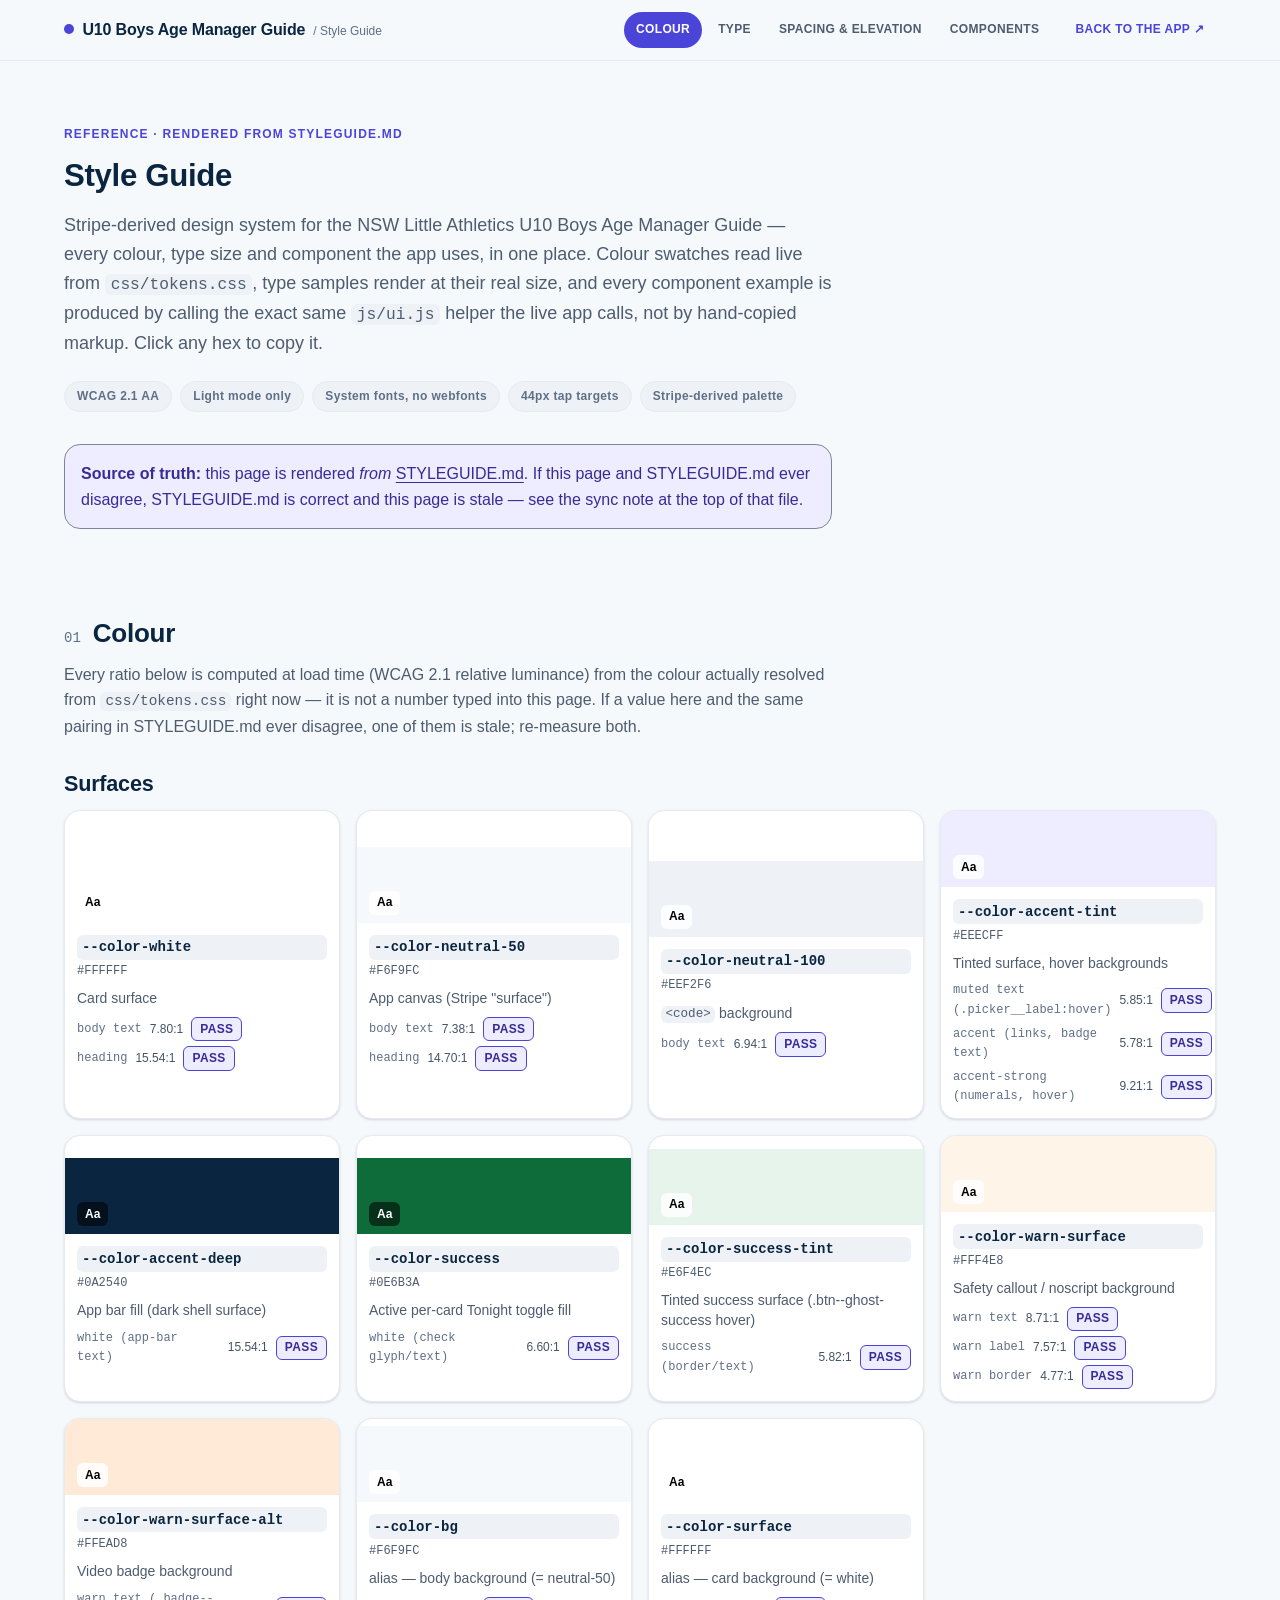
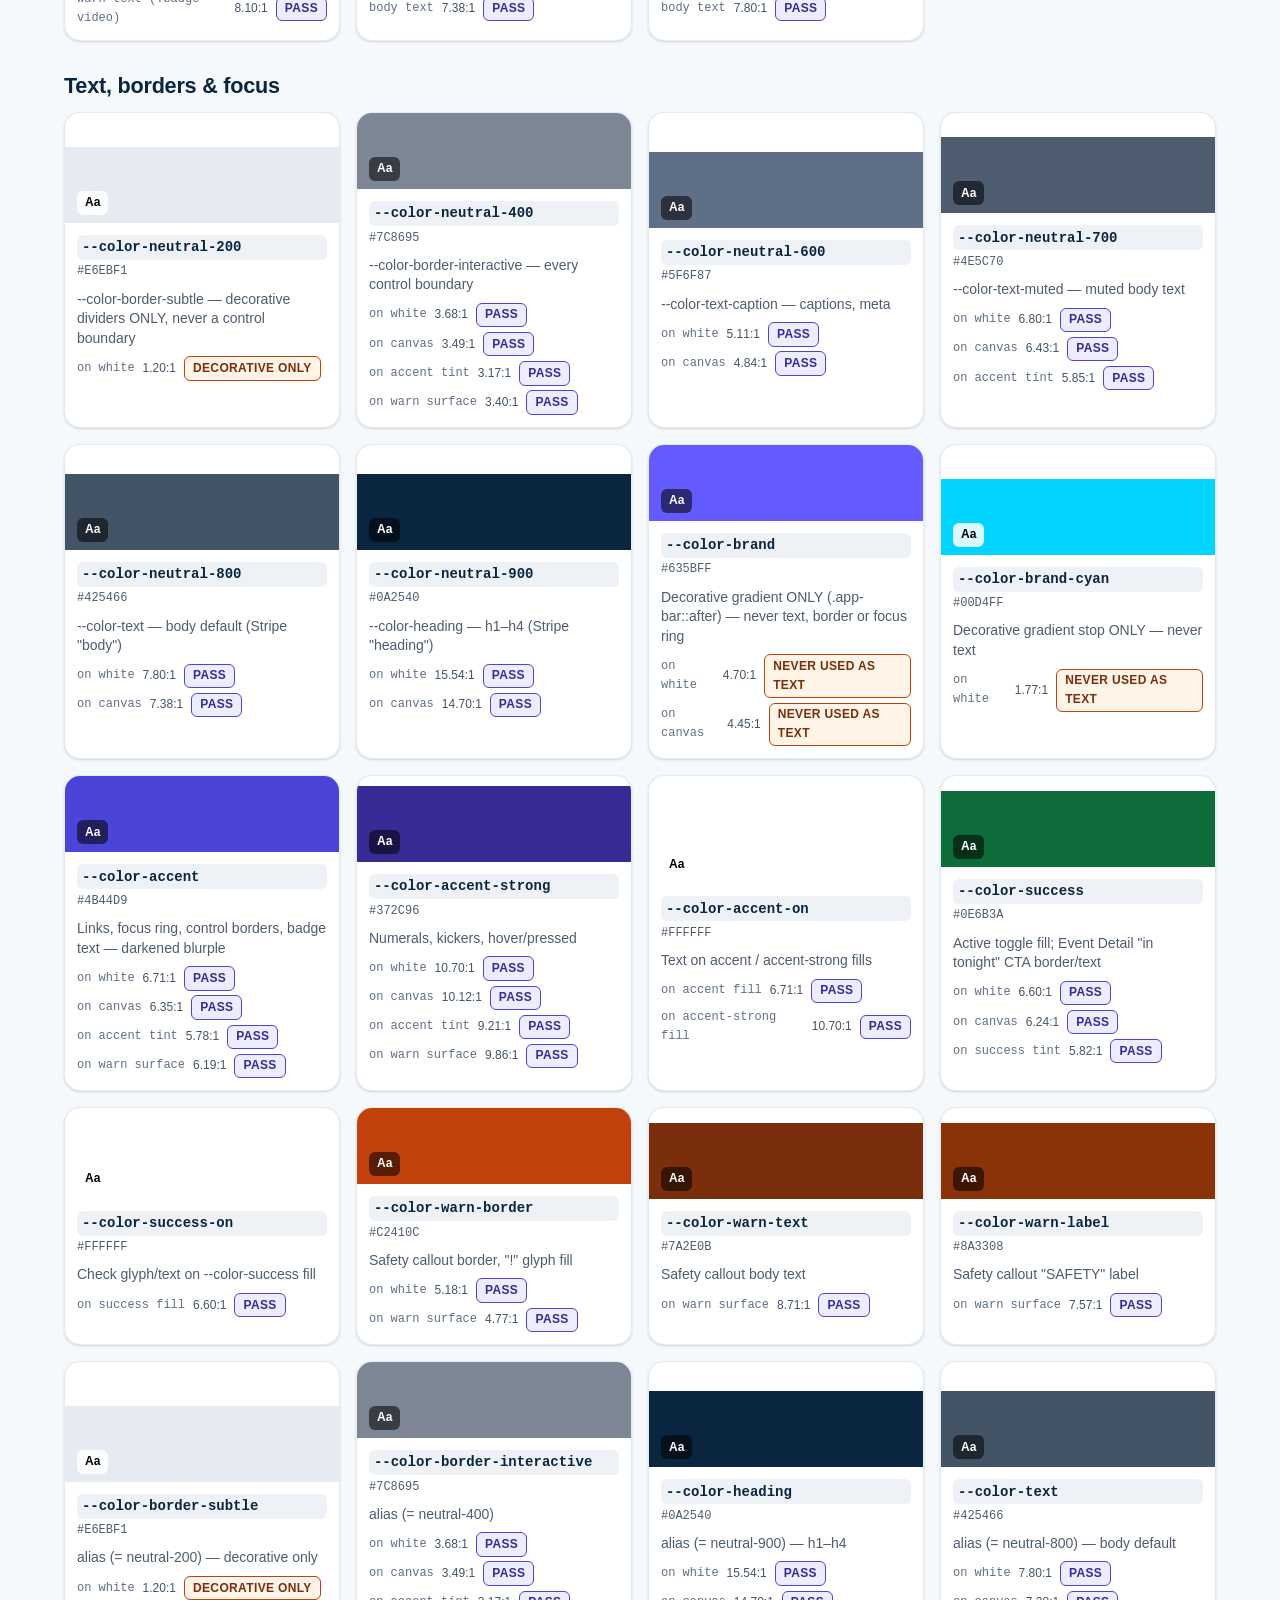
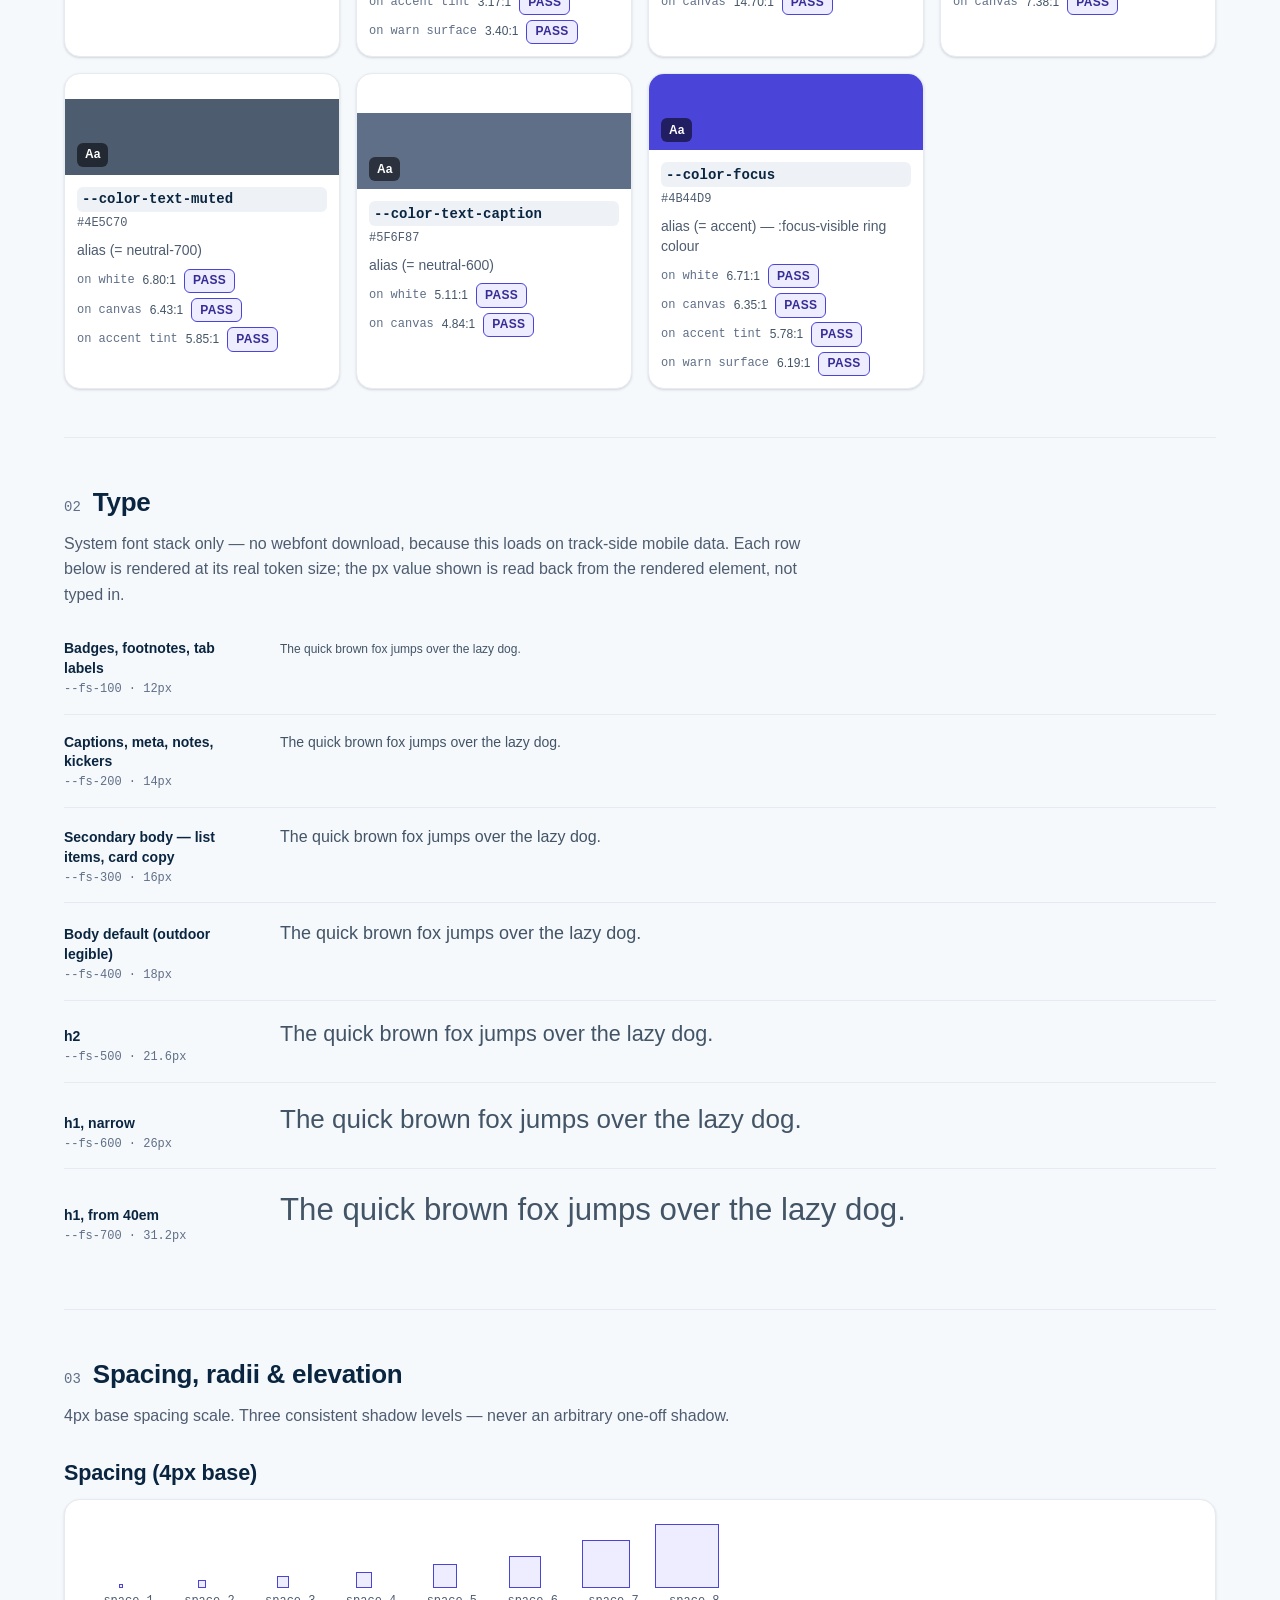
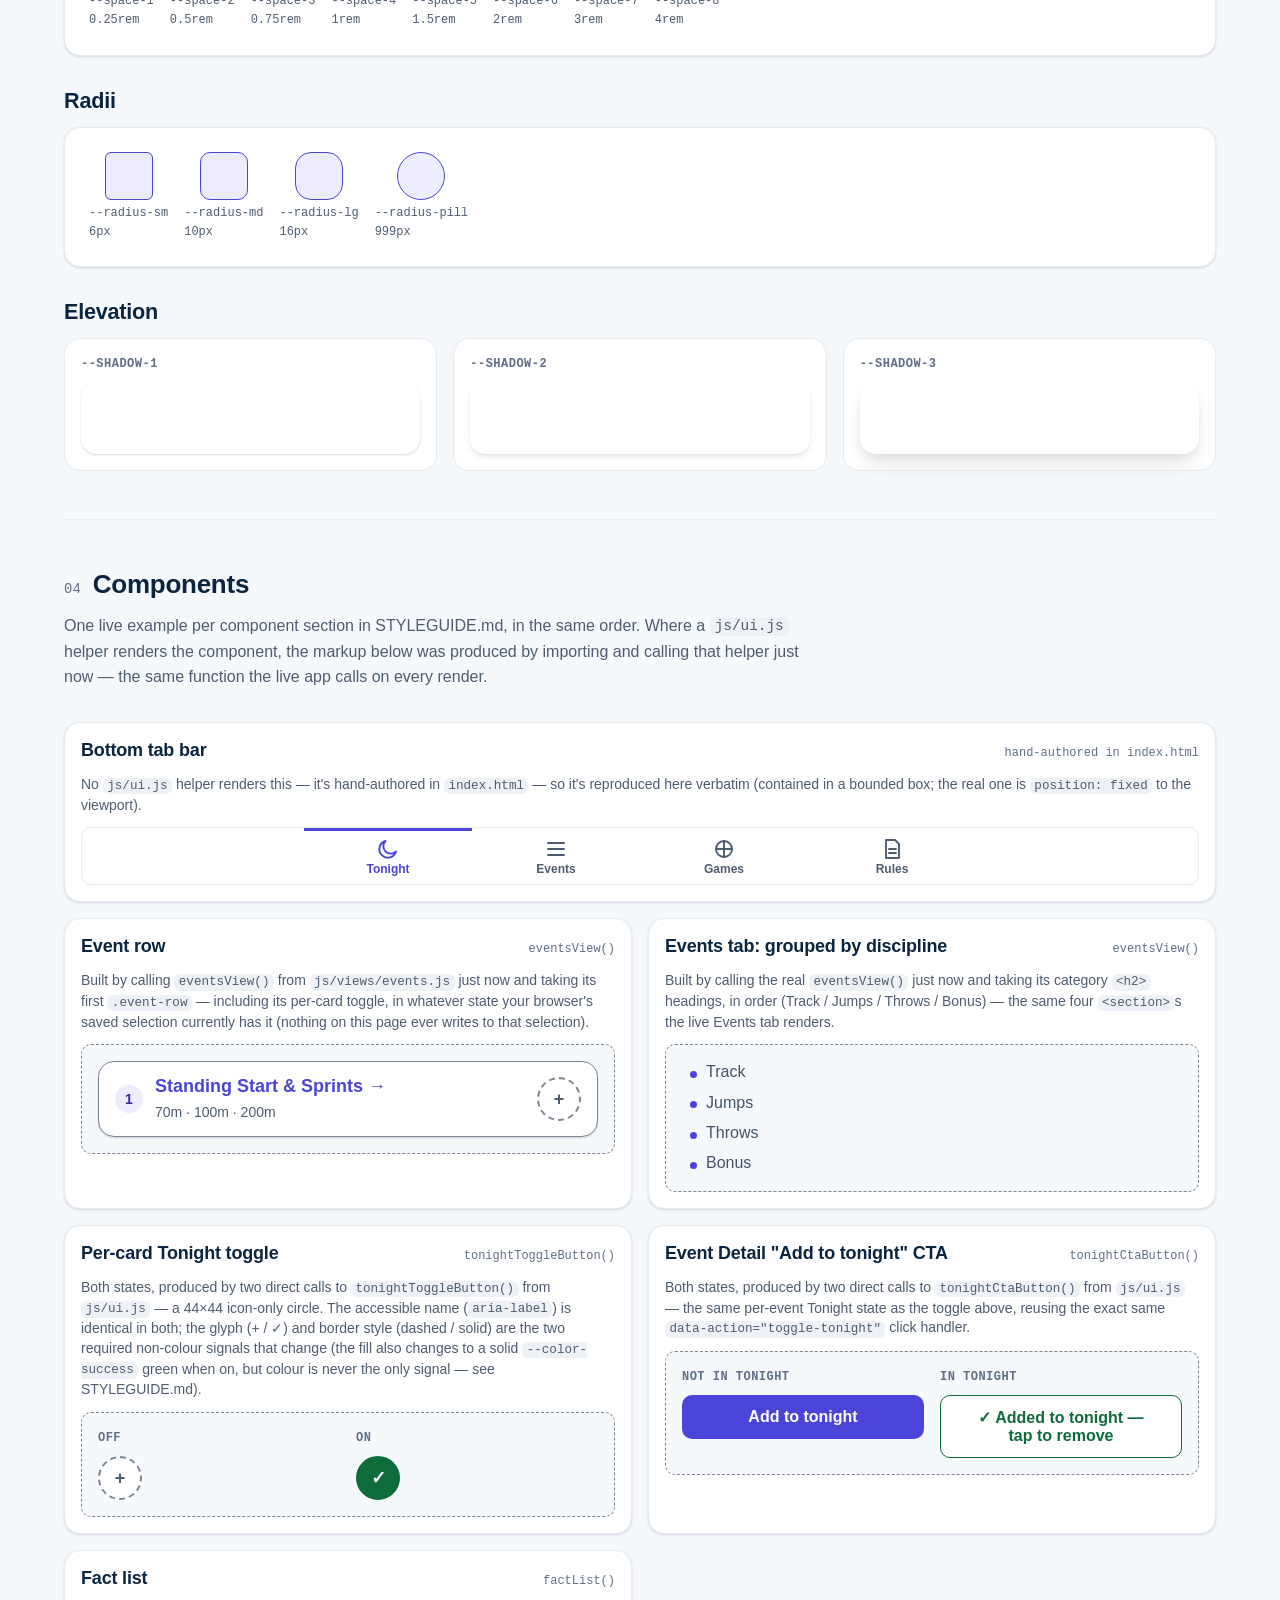
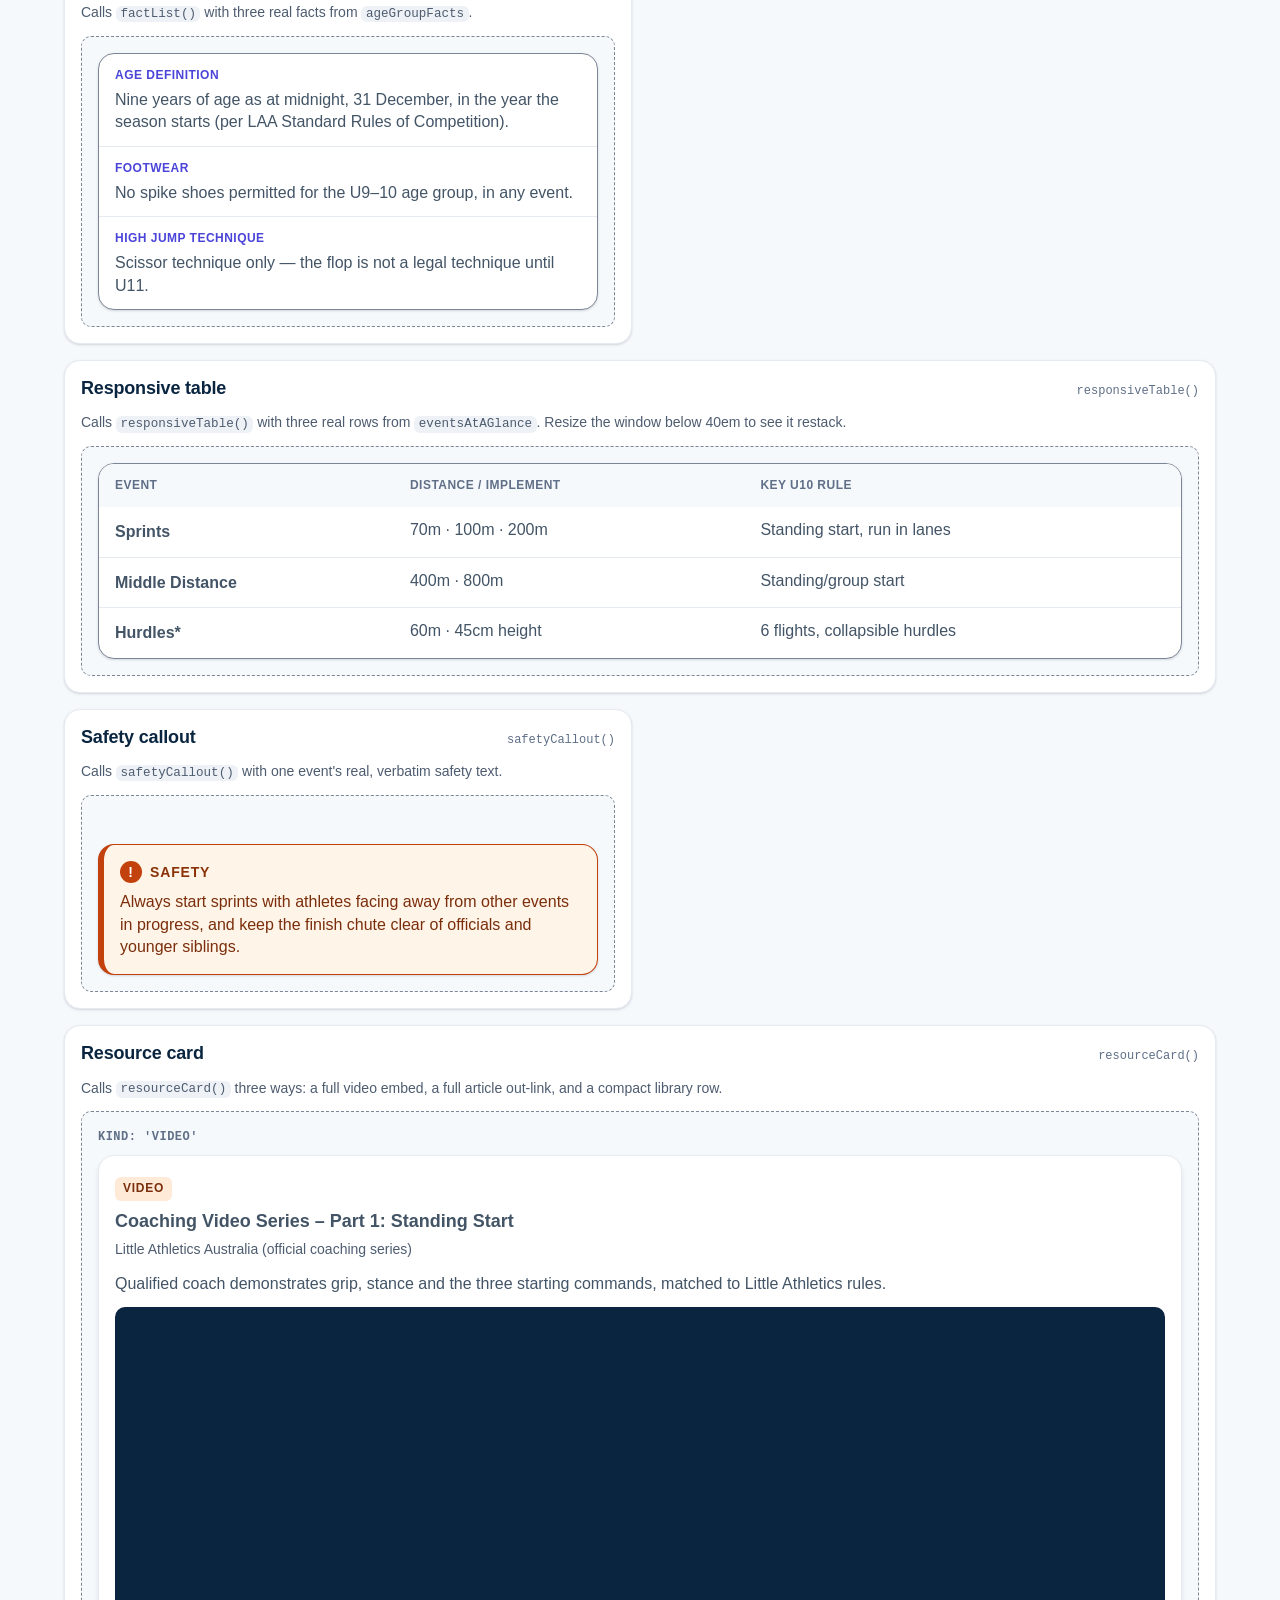
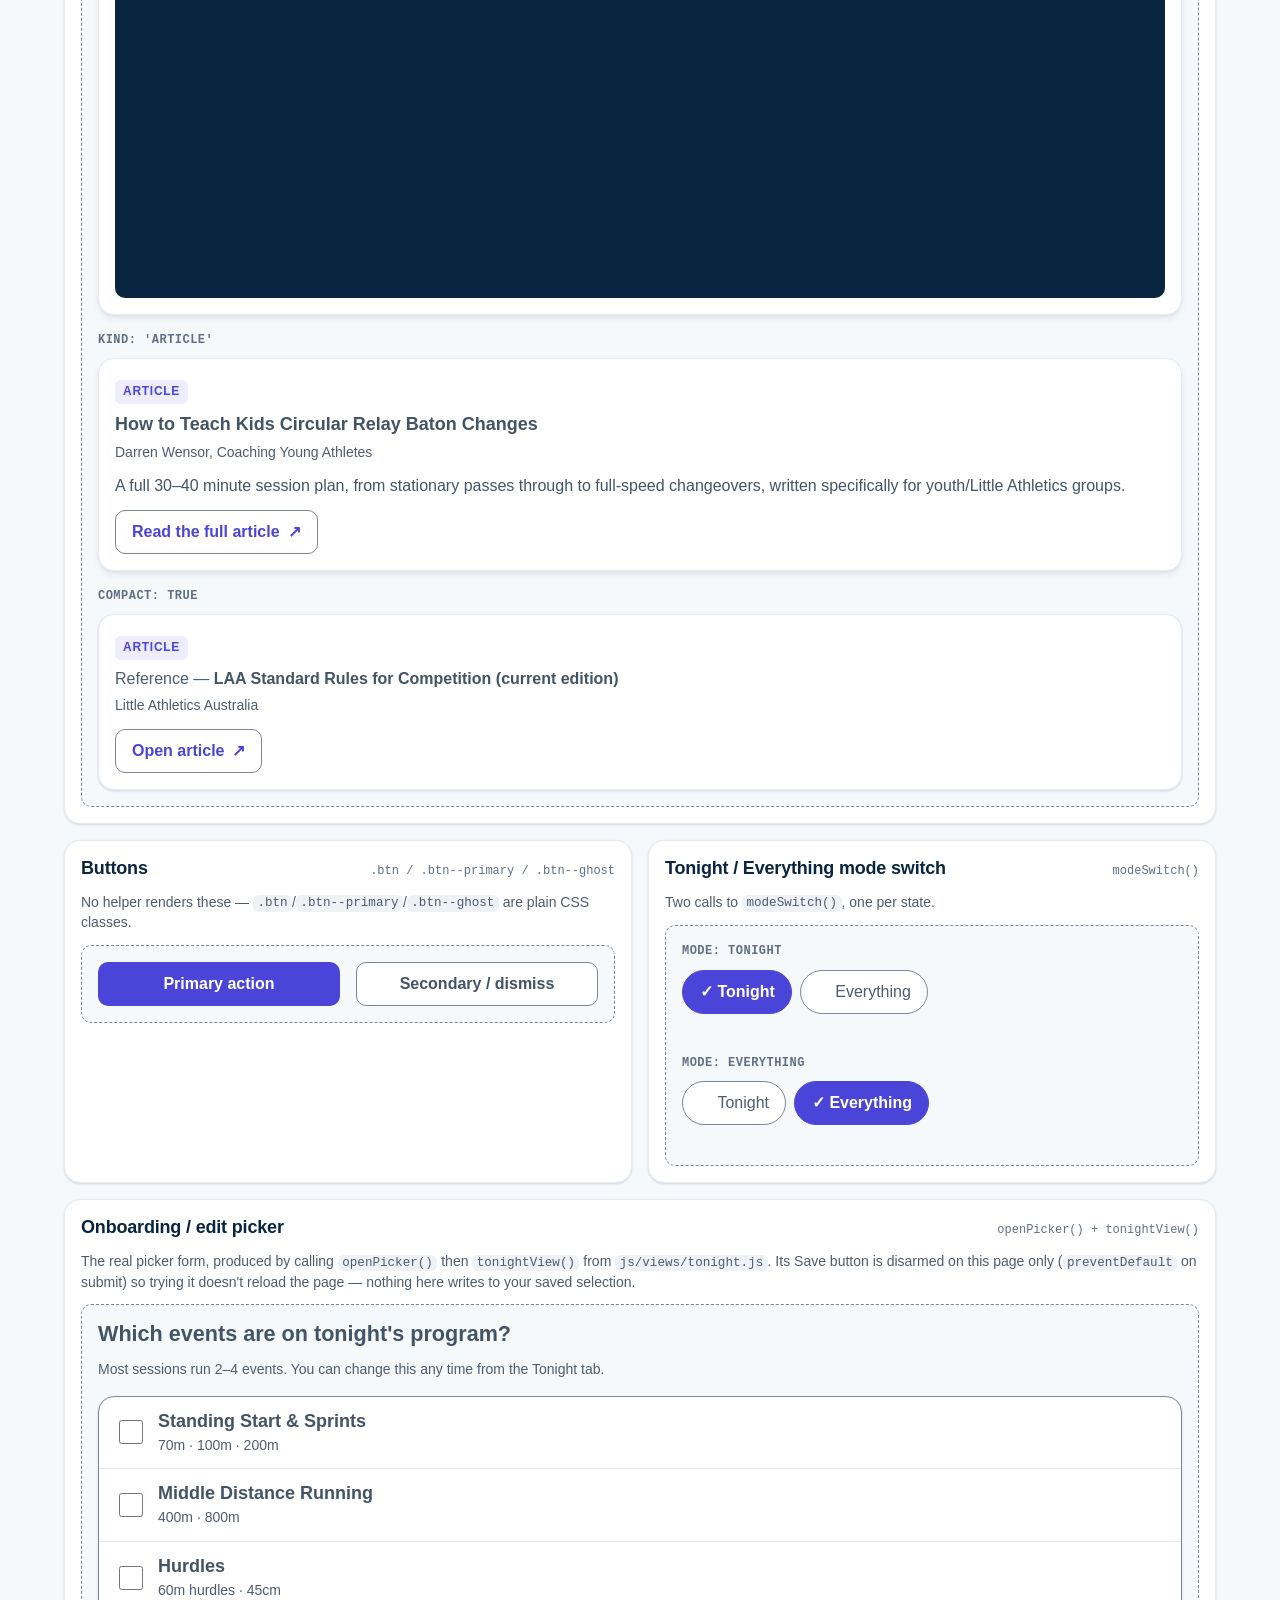
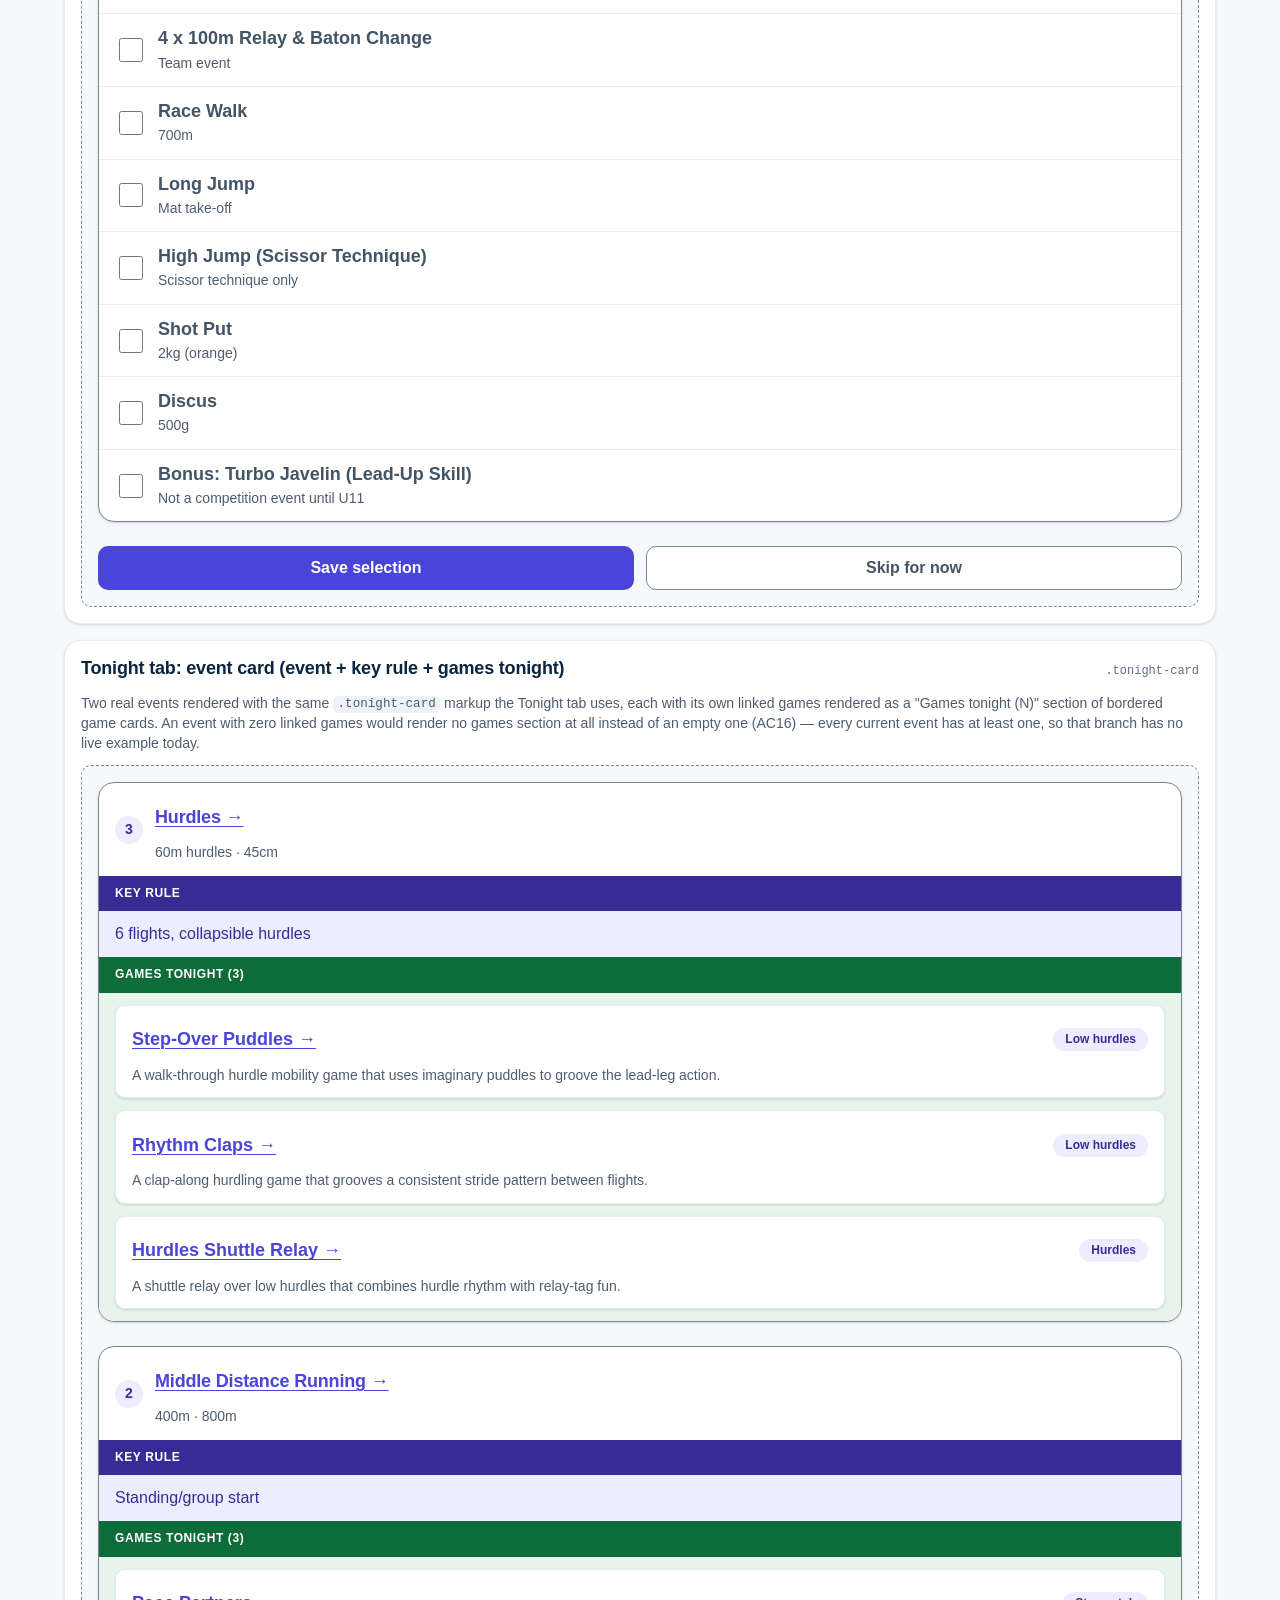
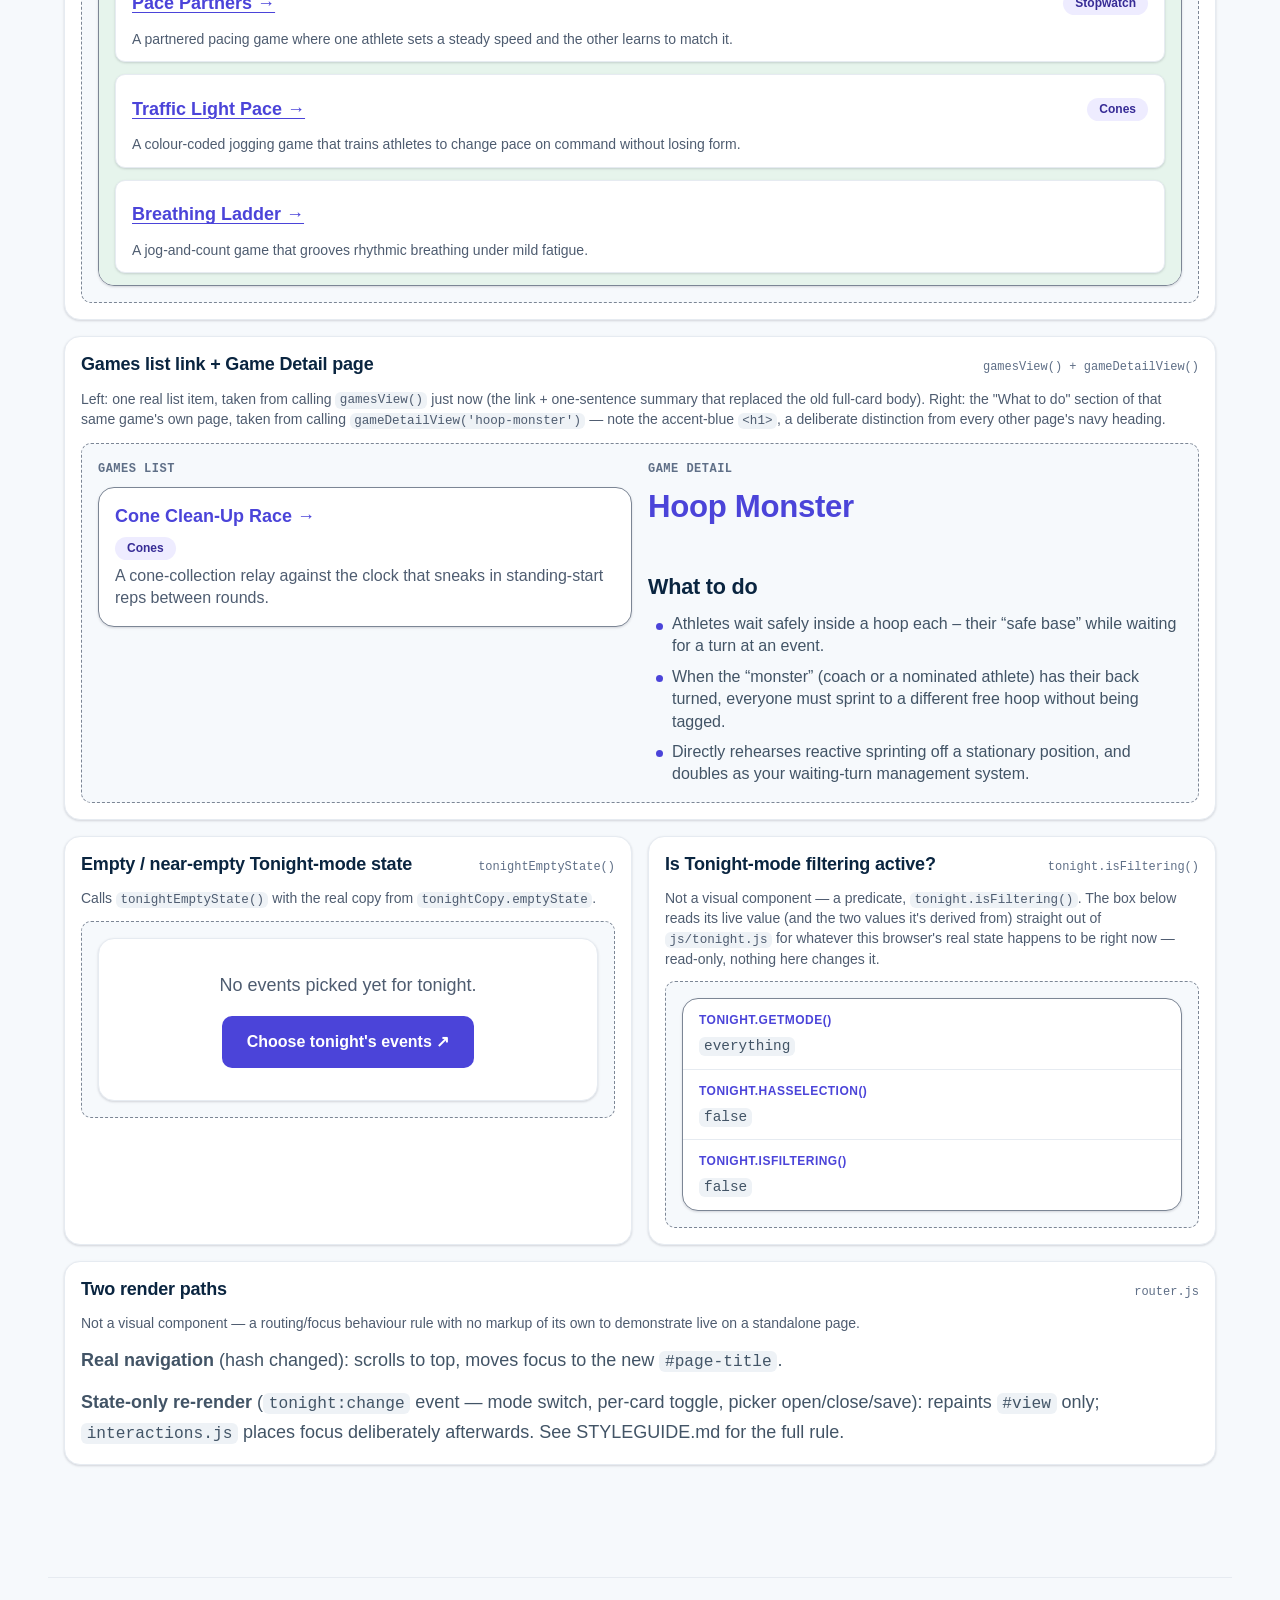
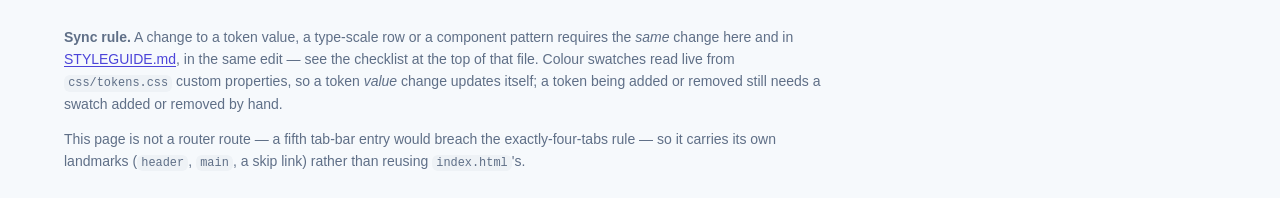
==== styleguide.html @ f8d3da92 "Merge remote-tracking branch 'origin/main' into claude/content-separation-design-4ox532 # Conflicts:" ====
<!DOCTYPE html>
<html lang="en-AU">
<head>
  <meta charset="utf-8">
  <meta name="viewport" content="width=device-width, initial-scale=1, viewport-fit=cover">
  <meta name="description" content="Living, rendered style guide for the NSW Little Athletics Under 10 Boys Age Manager Guide app — derived from STYLEGUIDE.md.">
  <meta name="color-scheme" content="light">
  <meta name="robots" content="noindex">
  <link rel="icon" href="data:,">
  <title>Style Guide — NSW Little Athletics U10 Boys Age Manager Guide</title>

  <!--
    Relative paths only, same as index.html — this must work under a GitHub
    Pages project subpath, and this page is NOT a router route: it carries no
    tab-bar entry and is not linked from index.html's <nav> (AC73). It is
    linked FROM README.md, and it links back to the app below.
  -->
  <link rel="stylesheet" href="css/tokens.css">
  <link rel="stylesheet" href="css/base.css">
  <link rel="stylesheet" href="css/components.css">

  <style>
    /*
      Style-guide-page-only chrome: the sticky nav, hero, numbered doc
      sections, swatch/spec/tile layout that frame the *real* app patterns
      demonstrated below. Not part of css/components.css because none of
      this is a reusable app UI pattern. This rule (never a literal hex, use
      var(--space-*) / var(--color-*) etc.) covers this stylesheet's layout
      and chrome — it does NOT extend to the two swatch-overlay-label
      exceptions below (`.sg-swatch__block-label`'s `#000` and its
      script-computed `#FFFFFF`/`#000000` overlay colour): those two need
      true, palette-independent black/white so the "Aa" label stays readable
      against whichever arbitrary swatch colour it happens to be drawn over —
      a token can't serve that purpose since the swatch colour IS the
      variable. AC72's "components reference tokens, never literal hex"
      rule scopes to `css/base.css` / `css/components.css` only; it was never
      claimed to cover this page's own demo-only `<style>` block in full.

      No webfont, no font-family override anywhere below — system stack
      only, same rule STYLEGUIDE.md's Type section states for the app
      itself ("loads on track-side mobile data").
    */

    /* This page is a design-system reference, not app content, so it earns
       a wider canvas than the app's own 42rem prose column (--measure). */
    #main.sg-main {
      max-width: 74rem;
      padding-bottom: var(--space-8);
    }

    /* ---- Sticky nav ---- */
    .sg-topnav {
      position: sticky;
      top: 0;
      z-index: 20;
      background: color-mix(in srgb, var(--color-bg) 90%, transparent);
      backdrop-filter: blur(8px);
      -webkit-backdrop-filter: blur(8px);
      border-bottom: 1px solid var(--color-border-subtle);
    }
    .sg-topnav__in {
      max-width: 74rem;
      margin-inline: auto;
      padding: var(--space-3) var(--gutter);
      display: flex;
      align-items: center;
      justify-content: space-between;
      gap: var(--space-4);
    }
    .sg-brand {
      display: flex;
      align-items: baseline;
      gap: var(--space-2);
      text-decoration: none;
      color: var(--color-heading);
      min-width: 0;
    }
    .sg-brand__mark {
      width: 0.65rem;
      height: 0.65rem;
      border-radius: var(--radius-sm);
      background: var(--color-accent);
      flex: none;
      transform: translateY(-1px);
    }
    .sg-brand__name {
      font-size: var(--fs-300);
      font-weight: var(--fw-bold);
      letter-spacing: -0.01em;
      white-space: nowrap;
      overflow: hidden;
      text-overflow: ellipsis;
    }
    .sg-brand__sub {
      font-size: var(--fs-100);
      color: var(--color-text-caption);
      white-space: nowrap;
    }
    .sg-navlinks {
      display: flex;
      align-items: center;
      gap: var(--space-1);
      overflow-x: auto;
      scrollbar-width: none;
      -ms-overflow-style: none;
    }
    .sg-navlinks::-webkit-scrollbar { display: none; }
    .sg-navlinks a {
      flex: none;
      display: inline-flex;
      align-items: center;
      min-height: 2.25rem;
      font-size: var(--fs-100);
      font-weight: var(--fw-semibold);
      letter-spacing: 0.03em;
      text-transform: uppercase;
      text-decoration: none;
      color: var(--color-text-muted);
      padding: var(--space-1) var(--space-3);
      border-radius: var(--radius-pill);
      white-space: nowrap;
    }
    .sg-navlinks a:hover,
    .sg-navlinks a:focus-visible { background: var(--color-accent-tint); color: var(--color-accent-strong); }
    .sg-navlinks a.is-active { background: var(--color-accent); color: var(--color-accent-on); }
    .sg-navlinks a.sg-navlinks__back { margin-left: var(--space-2); color: var(--color-accent); }

    /* ---- Hero ---- */
    .sg-hero {
      max-width: 74rem;
      margin-inline: auto;
      padding: var(--space-8) var(--gutter) var(--space-6);
    }
    .sg-eyebrow {
      font-size: var(--fs-100);
      font-weight: var(--fw-bold);
      letter-spacing: 0.1em;
      text-transform: uppercase;
      color: var(--color-accent);
      margin: 0 0 var(--space-3);
    }
    .sg-hero h1 { font-size: var(--fs-700); }
    .sg-hero__lede {
      margin-top: var(--space-4);
      max-width: 48rem;
      font-size: var(--fs-400);
      line-height: var(--lh-body);
      color: var(--color-text-muted);
    }
    .sg-hero__meta {
      margin-top: var(--space-5);
      display: flex;
      flex-wrap: wrap;
      gap: var(--space-2);
    }
    .sg-hero__meta span {
      font-size: var(--fs-100);
      font-weight: var(--fw-semibold);
      letter-spacing: 0.03em;
      color: var(--color-text-caption);
      background: var(--color-neutral-100);
      border: 1px solid var(--color-border-subtle);
      padding: 0.3rem var(--space-3);
      border-radius: var(--radius-pill);
    }
    .sg-banner {
      margin-top: var(--space-6);
      max-width: 48rem;
      padding: var(--space-4);
      background: var(--color-accent-tint);
      border: 1px solid var(--color-border-interactive);
      border-radius: var(--radius-lg);
      color: var(--color-accent-strong);
      font-weight: var(--fw-medium);
      font-size: var(--fs-300);
    }
    .sg-banner a { color: inherit; }

    /* ---- Doc sections ---- */
    .sg-doc {
      padding: var(--space-7) 0;
      border-top: 1px solid var(--color-border-subtle);
    }
    .sg-doc:first-of-type { border-top: 0; padding-top: var(--space-6); }
    .sg-doc__hd {
      display: flex;
      align-items: baseline;
      gap: var(--space-3);
      scroll-margin-top: 4.5rem;
    }
    .sg-num {
      font-family: var(--font-mono);
      font-size: var(--fs-200);
      color: var(--color-text-caption);
    }
    .sg-doc__hd h2 { font-size: var(--fs-600); }
    .sg-doc__intro {
      max-width: 48rem;
      margin: var(--space-3) 0 var(--space-6);
      color: var(--color-text-muted);
      font-size: var(--fs-300);
      line-height: var(--lh-body);
    }
    .sg-subhead {
      font-size: var(--fs-500);
      margin: var(--space-6) 0 var(--space-3);
    }
    .sg-doc > .sg-subhead:first-of-type { margin-top: 0; }

    /* ---- Colour swatches ---- */
    .sg-swatch-grid {
      display: grid;
      grid-template-columns: repeat(auto-fill, minmax(16rem, 1fr));
      gap: var(--space-4);
    }
    .sg-swatch {
      display: block;
      width: 100%;
      margin: 0;
      appearance: none;
      -webkit-appearance: none;
      font: inherit;
      color: inherit;
      text-align: left;
      background: var(--color-surface);
      border: 1px solid var(--color-border-subtle);
      border-radius: var(--radius-lg);
      box-shadow: var(--shadow-1);
      overflow: hidden;
      cursor: pointer;
      padding: 0;
      transition: box-shadow 0.15s ease;
    }
    .sg-swatch:hover,
    .sg-swatch:focus-visible { box-shadow: var(--shadow-2); }
    .sg-swatch__block {
      display: flex;
      align-items: flex-end;
      min-height: 4.75rem;
      padding: var(--space-2) var(--space-3);
    }
    .sg-swatch__block-label {
      font-size: var(--fs-100);
      font-weight: var(--fw-bold);
      padding: 0.15rem var(--space-2);
      border-radius: var(--radius-sm);
      background: rgba(255, 255, 255, 0.85);
      color: #000;
    }
    .sg-swatch__meta { padding: var(--space-3); }
    .sg-swatch__name {
      display: block;
      font-family: var(--font-mono);
      font-size: var(--fs-200);
      font-weight: var(--fw-bold);
      color: var(--color-heading);
    }
    .sg-swatch__hex {
      display: flex;
      align-items: center;
      justify-content: space-between;
      gap: var(--space-2);
      font-family: var(--font-mono);
      font-size: var(--fs-100);
      color: var(--color-text-muted);
      margin: 0.15rem 0 var(--space-2);
    }
    .sg-swatch__copy {
      font-family: var(--font-sans);
      font-weight: var(--fw-semibold);
      color: var(--color-accent);
      opacity: 0;
      flex: none;
    }
    .sg-swatch:hover .sg-swatch__copy,
    .sg-swatch:focus-visible .sg-swatch__copy { opacity: 1; }
    .sg-swatch__copy.is-copied { opacity: 1; color: var(--color-success); }
    .sg-swatch__use {
      font-size: var(--fs-200);
      color: var(--color-text-muted);
      margin: 0 0 var(--space-2);
      line-height: var(--lh-snug);
    }
    .sg-ratios { list-style: none; display: grid; gap: 0.3rem; margin: 0; padding: 0; }
    .sg-ratio { display: flex; align-items: center; gap: var(--space-2); font-size: var(--fs-100); }
    .sg-ratio__bg { font-family: var(--font-mono); color: var(--color-text-caption); }
    .sg-badge {
      font-weight: var(--fw-bold);
      padding: 0.1rem var(--space-2);
      border-radius: var(--radius-sm);
      font-size: var(--fs-100);
      letter-spacing: 0.03em;
    }
    .sg-badge--pass { background: var(--color-accent-tint); color: var(--color-accent-strong); border: 1px solid var(--color-accent); }
    .sg-badge--fail { background: var(--color-warn-surface); color: var(--color-warn-text); border: 1px solid var(--color-warn-border); }

    /* ---- Type specimens ---- */
    .sg-spec-row {
      display: flex;
      align-items: baseline;
      gap: var(--space-5);
      padding: var(--space-4) 0;
      border-top: 1px solid var(--color-border-subtle);
    }
    .sg-spec-row:first-child { border-top: 0; padding-top: 0; }
    .sg-spec-meta {
      flex: 0 0 12rem;
      font-family: var(--font-mono);
      font-size: var(--fs-100);
      color: var(--color-text-caption);
      line-height: var(--lh-snug);
    }
    .sg-spec-meta b {
      display: block;
      font-family: var(--font-sans);
      font-size: var(--fs-200);
      font-weight: var(--fw-bold);
      color: var(--color-heading);
      margin-bottom: 0.15rem;
    }
    .sg-spec-sample { flex: 1; min-width: 0; margin: 0; color: var(--color-text); }

    /* ---- Scale (spacing/radii/elevation) ---- */
    .sg-scale-card {
      background: var(--color-surface);
      border: 1px solid var(--color-border-subtle);
      border-radius: var(--radius-lg);
      box-shadow: var(--shadow-1);
      padding: var(--space-5);
    }
    .sg-scale-strip { display: flex; align-items: flex-end; gap: var(--space-4); flex-wrap: wrap; }
    .sg-scale-chip {
      display: flex;
      flex-direction: column;
      align-items: center;
      gap: var(--space-1);
      font-size: var(--fs-100);
      color: var(--color-text-muted);
      font-family: var(--font-mono);
    }
    .sg-scale-chip__box { background: var(--color-accent-tint); border: 1px solid var(--color-accent); }

    .sg-elevation-grid {
      display: grid;
      grid-template-columns: repeat(auto-fit, minmax(11rem, 1fr));
      gap: var(--space-4);
    }
    .sg-elevation-grid > div {
      background: var(--color-surface);
      border: 1px solid var(--color-border-subtle);
      border-radius: var(--radius-lg);
      padding: var(--space-4);
    }
    .sg-demo-label {
      display: block;
      margin-bottom: var(--space-2);
      font-size: var(--fs-100);
      font-weight: var(--fw-bold);
      letter-spacing: 0.04em;
      text-transform: uppercase;
      color: var(--color-text-caption);
      font-family: var(--font-mono);
    }

    /* ---- Component gallery ---- */
    .sg-gallery { display: grid; grid-template-columns: repeat(2, 1fr); gap: var(--space-4); }
    .sg-tile {
      background: var(--color-surface);
      border: 1px solid var(--color-border-subtle);
      border-radius: var(--radius-lg);
      box-shadow: var(--shadow-1);
      padding: var(--space-4);
      display: flex;
      flex-direction: column;
      gap: var(--space-3);
    }
    .sg-tile--wide { grid-column: 1 / -1; }
    .sg-tile__hd {
      display: flex;
      align-items: baseline;
      justify-content: space-between;
      gap: var(--space-3);
      flex-wrap: wrap;
    }
    .sg-tile__hd h3 { font-size: var(--fs-400); }
    .sg-tile__spec {
      font-family: var(--font-mono);
      font-size: var(--fs-100);
      color: var(--color-text-caption);
      text-align: right;
    }
    .sg-tile__note { font-size: var(--fs-200); color: var(--color-text-muted); line-height: var(--lh-snug); margin: 0; }
    .sg-tile__stage {
      background: var(--color-bg);
      border: 1px dashed var(--color-border-interactive);
      border-radius: var(--radius-md);
      padding: var(--space-4);
    }
    .sg-tile__stage--row { display: flex; flex-wrap: wrap; gap: var(--space-4); align-items: flex-start; }
    .sg-tile__stage--row > * { flex: 1 1 12rem; }
    .sg-tile__stage--flat { background: none; border: none; padding: 0; }

    /* Contained tab-bar demo: the real .tabbar is position:fixed in the app
       shell; here it's pinned to the bottom of a bounded demo box instead so
       it doesn't cover the whole styleguide page. */
    .sg-tabbar-demo {
      position: relative;
      height: calc(var(--tabbar-height) + 2px);
      border-radius: var(--radius-md);
      overflow: hidden;
      border: 1px solid var(--color-border-subtle);
    }
    .sg-tabbar-demo .tabbar { position: absolute; inset: auto 0 0 0; }

    /* ---- Footer ---- */
    .sg-footer {
      max-width: 74rem;
      margin-inline: auto;
      padding: var(--space-7) var(--gutter) var(--space-8);
      border-top: 1px solid var(--color-border-subtle);
    }
    .sg-footer p { font-size: var(--fs-200); color: var(--color-text-caption); line-height: var(--lh-body); max-width: 48rem; margin: 0 0 var(--space-3); }
    .sg-footer p:last-child { margin-bottom: 0; }
    .sg-footer a { color: var(--color-accent); }
    .sg-footer code { font-size: 0.85em; }

    @media (max-width: 46em) {
      .sg-hero { padding: var(--space-6) var(--gutter) var(--space-5); }
      .sg-hero h1 { font-size: var(--fs-600); }
      .sg-doc { padding: var(--space-6) 0; }
      .sg-gallery { grid-template-columns: 1fr; }
      .sg-spec-row { flex-direction: column; align-items: flex-start; gap: var(--space-2); }
      .sg-spec-meta { flex: none; width: auto; }
      .sg-brand__sub { display: none; }
    }
  </style>
</head>
<body>
  <a class="skip-link" href="#main">Skip to main content</a>

  <header>
    <nav class="sg-topnav" aria-label="Style guide sections">
      <div class="sg-topnav__in">
        <a class="sg-brand" href="#main">
          <span class="sg-brand__mark" aria-hidden="true"></span>
          <span class="sg-brand__name">U10 Boys Age Manager Guide</span>
          <span class="sg-brand__sub">/ Style Guide</span>
        </a>
        <div class="sg-navlinks" id="sg-navlinks">
          <a href="#sg-colour">Colour</a>
          <a href="#sg-type">Type</a>
          <a href="#sg-scale">Spacing &amp; elevation</a>
          <a href="#sg-components">Components</a>
          <a class="sg-navlinks__back" href="index.html">Back to the app ↗</a>
        </div>
      </div>
    </nav>

    <div class="sg-hero">
      <p class="sg-eyebrow">Reference · rendered from STYLEGUIDE.md</p>
      <h1 id="page-title" tabindex="-1">Style Guide</h1>
      <p class="sg-hero__lede">
        Stripe-derived design system for the NSW Little Athletics U10 Boys
        Age Manager Guide — every colour, type size and component the app
        uses, in one place. Colour swatches read live from
        <code>css/tokens.css</code>, type samples render at their real size,
        and every component example is produced by calling the exact same
        <code>js/ui.js</code> helper the live app calls, not by hand-copied
        markup. Click any hex to copy it.
      </p>
      <div class="sg-hero__meta">
        <span>WCAG 2.1 AA</span>
        <span>Light mode only</span>
        <span>System fonts, no webfonts</span>
        <span>44px tap targets</span>
        <span>Stripe-derived palette</span>
      </div>
      <div class="sg-banner">
        <strong>Source of truth:</strong> this page is rendered
        <em>from</em> <a href="STYLEGUIDE.md">STYLEGUIDE.md</a>. If this
        page and STYLEGUIDE.md ever disagree, STYLEGUIDE.md is correct and
        this page is stale — see the sync note at the top of that file.
      </div>
    </div>
  </header>

  <main class="app-main sg-main" id="main">
    <section class="sg-doc" id="sg-colour" aria-labelledby="sg-colour-h">
      <div class="sg-doc__hd"><span class="sg-num" aria-hidden="true">01</span><h2 id="sg-colour-h">Colour</h2></div>
      <p class="sg-doc__intro">
        Every ratio below is computed at load time (WCAG 2.1 relative
        luminance) from the colour actually resolved from
        <code>css/tokens.css</code> right now — it is not a number typed
        into this page. If a value here and the same pairing in
        STYLEGUIDE.md ever disagree, one of them is stale; re-measure both.
      </p>

      <h3 class="sg-subhead">Surfaces</h3>
      <div class="sg-swatch-grid" id="sg-surface-grid"></div>

      <h3 class="sg-subhead">Text, borders &amp; focus</h3>
      <div class="sg-swatch-grid" id="sg-text-grid"></div>
    </section>

    <section class="sg-doc" id="sg-type" aria-labelledby="sg-type-h">
      <div class="sg-doc__hd"><span class="sg-num" aria-hidden="true">02</span><h2 id="sg-type-h">Type</h2></div>
      <p class="sg-doc__intro">
        System font stack only — no webfont download, because this loads on
        track-side mobile data. Each row below is rendered at its real
        token size; the px value shown is read back from the rendered
        element, not typed in.
      </p>
      <div id="sg-type-list"></div>
    </section>

    <section class="sg-doc" id="sg-scale" aria-labelledby="sg-scale-h">
      <div class="sg-doc__hd"><span class="sg-num" aria-hidden="true">03</span><h2 id="sg-scale-h">Spacing, radii &amp; elevation</h2></div>
      <p class="sg-doc__intro">4px base spacing scale. Three consistent shadow levels — never an arbitrary one-off shadow.</p>

      <h3 class="sg-subhead">Spacing (4px base)</h3>
      <div class="sg-scale-card"><div class="sg-scale-strip" id="sg-spacing-strip"></div></div>

      <h3 class="sg-subhead">Radii</h3>
      <div class="sg-scale-card"><div class="sg-scale-strip" id="sg-radii-strip"></div></div>

      <h3 class="sg-subhead">Elevation</h3>
      <div class="sg-elevation-grid" id="sg-shadow-strip"></div>
    </section>

    <section class="sg-doc" id="sg-components" aria-labelledby="sg-components-h">
      <div class="sg-doc__hd"><span class="sg-num" aria-hidden="true">04</span><h2 id="sg-components-h">Components</h2></div>
      <p class="sg-doc__intro">
        One live example per component section in STYLEGUIDE.md, in the
        same order. Where a <code>js/ui.js</code> helper renders the
        component, the markup below was produced by importing and calling
        that helper just now — the same function the live app calls on
        every render.
      </p>

      <div class="sg-gallery">
        <article class="sg-tile sg-tile--wide">
          <div class="sg-tile__hd"><h3>Bottom tab bar</h3><span class="sg-tile__spec">hand-authored in index.html</span></div>
          <p class="sg-tile__note">
            No <code>js/ui.js</code> helper renders this — it's
            hand-authored in <code>index.html</code> — so it's reproduced
            here verbatim (contained in a bounded box; the real one is
            <code>position: fixed</code> to the viewport).
          </p>
          <div class="sg-tile__stage sg-tabbar-demo" id="sg-tabbar-demo"></div>
        </article>

        <article class="sg-tile">
          <div class="sg-tile__hd"><h3>Event row</h3><span class="sg-tile__spec">eventsView()</span></div>
          <p class="sg-tile__note">
            Built by calling <code>eventsView()</code> from
            <code>js/views/events.js</code> just now and taking its first
            <code>.event-row</code> — including its per-card toggle, in
            whatever state your browser's saved selection currently has it
            (nothing on this page ever writes to that selection).
          </p>
          <div class="sg-tile__stage" id="sg-event-card-demo"></div>
        </article>

        <article class="sg-tile">
          <div class="sg-tile__hd"><h3>Events tab: grouped by discipline</h3><span class="sg-tile__spec">eventsView()</span></div>
          <p class="sg-tile__note">
            Built by calling the real <code>eventsView()</code> just now
            and taking its category <code>&lt;h2&gt;</code> headings, in
            order (Track / Jumps / Throws / Bonus) — the same four
            <code>&lt;section&gt;</code>s the live Events tab renders.
          </p>
          <div class="sg-tile__stage" id="sg-event-categories-demo"></div>
        </article>

        <article class="sg-tile">
          <div class="sg-tile__hd"><h3>Per-card Tonight toggle</h3><span class="sg-tile__spec">tonightToggleButton()</span></div>
          <p class="sg-tile__note">
            Both states, produced by two direct calls to
            <code>tonightToggleButton()</code> from <code>js/ui.js</code> —
            a 44&times;44 icon-only circle. The accessible name
            (<code>aria-label</code>) is identical in both; the glyph
            (+ / &check;) and border style (dashed / solid) are the two
            required non-colour signals that change (the fill also changes
            to a solid <code>--color-success</code> green when on, but
            colour is never the only signal — see STYLEGUIDE.md).
          </p>
          <div class="sg-tile__stage sg-tile__stage--row" id="sg-toggle-demo"></div>
        </article>

        <article class="sg-tile">
          <div class="sg-tile__hd"><h3>Event Detail "Add to tonight" CTA</h3><span class="sg-tile__spec">tonightCtaButton()</span></div>
          <p class="sg-tile__note">
            Both states, produced by two direct calls to
            <code>tonightCtaButton()</code> from <code>js/ui.js</code> —
            the same per-event Tonight state as the toggle above, reusing
            the exact same <code>data-action="toggle-tonight"</code> click
            handler.
          </p>
          <div class="sg-tile__stage sg-tile__stage--row" id="sg-cta-demo"></div>
        </article>

        <article class="sg-tile">
          <div class="sg-tile__hd"><h3>Fact list</h3><span class="sg-tile__spec">factList()</span></div>
          <p class="sg-tile__note">Calls <code>factList()</code> with three real facts from <code>ageGroupFacts</code>.</p>
          <div class="sg-tile__stage" id="sg-factlist-demo"></div>
        </article>

        <article class="sg-tile sg-tile--wide">
          <div class="sg-tile__hd"><h3>Responsive table</h3><span class="sg-tile__spec">responsiveTable()</span></div>
          <p class="sg-tile__note">Calls <code>responsiveTable()</code> with three real rows from <code>eventsAtAGlance</code>. Resize the window below 40em to see it restack.</p>
          <div class="sg-tile__stage" id="sg-table-demo"></div>
        </article>

        <article class="sg-tile">
          <div class="sg-tile__hd"><h3>Safety callout</h3><span class="sg-tile__spec">safetyCallout()</span></div>
          <p class="sg-tile__note">Calls <code>safetyCallout()</code> with one event's real, verbatim safety text.</p>
          <div class="sg-tile__stage" id="sg-safety-demo"></div>
        </article>

        <article class="sg-tile sg-tile--wide">
          <div class="sg-tile__hd"><h3>Resource card</h3><span class="sg-tile__spec">resourceCard()</span></div>
          <p class="sg-tile__note">
            Calls <code>resourceCard()</code> three ways: a full video
            embed, a full article out-link, and a compact library row.
          </p>
          <div class="sg-tile__stage" id="sg-resource-demo"></div>
        </article>

        <article class="sg-tile">
          <div class="sg-tile__hd"><h3>Buttons</h3><span class="sg-tile__spec">.btn / .btn--primary / .btn--ghost</span></div>
          <p class="sg-tile__note">No helper renders these — <code>.btn</code>/<code>.btn--primary</code>/<code>.btn--ghost</code> are plain CSS classes.</p>
          <div class="sg-tile__stage sg-tile__stage--row">
            <button class="btn btn--primary" type="button">Primary action</button>
            <button class="btn btn--ghost" type="button">Secondary / dismiss</button>
          </div>
        </article>

        <article class="sg-tile">
          <div class="sg-tile__hd"><h3>Tonight / Everything mode switch</h3><span class="sg-tile__spec">modeSwitch()</span></div>
          <p class="sg-tile__note">Two calls to <code>modeSwitch()</code>, one per state.</p>
          <div class="sg-tile__stage sg-tile__stage--row" id="sg-modeswitch-demo"></div>
        </article>

        <article class="sg-tile sg-tile--wide">
          <div class="sg-tile__hd"><h3>Onboarding / edit picker</h3><span class="sg-tile__spec">openPicker() + tonightView()</span></div>
          <p class="sg-tile__note">
            The real picker form, produced by calling
            <code>openPicker()</code> then <code>tonightView()</code> from
            <code>js/views/tonight.js</code>. Its Save button is disarmed
            on this page only (<code>preventDefault</code> on submit) so
            trying it doesn't reload the page — nothing here writes to your
            saved selection.
          </p>
          <div class="sg-tile__stage" id="sg-picker-demo"></div>
        </article>

        <article class="sg-tile sg-tile--wide">
          <div class="sg-tile__hd"><h3>Tonight tab: event card (event + key rule + games tonight)</h3><span class="sg-tile__spec">.tonight-card</span></div>
          <p class="sg-tile__note">
            Two real events rendered with the same
            <code>.tonight-card</code> markup the Tonight tab uses, each
            with its own linked games rendered as a "Games tonight (N)"
            section of bordered game cards. An event with zero linked
            games would render no games section at all instead of an
            empty one (AC16) — every current event has at least one, so
            that branch has no live example today.
          </p>
          <div class="sg-tile__stage" id="sg-grouping-demo"></div>
        </article>

        <article class="sg-tile sg-tile--wide">
          <div class="sg-tile__hd"><h3>Games list link + Game Detail page</h3><span class="sg-tile__spec">gamesView() + gameDetailView()</span></div>
          <p class="sg-tile__note">
            Left: one real list item, taken from calling
            <code>gamesView()</code> just now (the link + one-sentence
            summary that replaced the old full-card body). Right: the
            "What to do" section of that same game's own page, taken from
            calling <code>gameDetailView('hoop-monster')</code> — note the
            accent-blue <code>&lt;h1&gt;</code>, a deliberate distinction
            from every other page's navy heading.
          </p>
          <div class="sg-tile__stage sg-tile__stage--row" id="sg-gamedetail-demo"></div>
        </article>

        <article class="sg-tile">
          <div class="sg-tile__hd"><h3>Empty / near-empty Tonight-mode state</h3><span class="sg-tile__spec">tonightEmptyState()</span></div>
          <p class="sg-tile__note">Calls <code>tonightEmptyState()</code> with the real copy from <code>tonightCopy.emptyState</code>.</p>
          <div class="sg-tile__stage" id="sg-empty-demo"></div>
        </article>

        <article class="sg-tile">
          <div class="sg-tile__hd"><h3>Is Tonight-mode filtering active?</h3><span class="sg-tile__spec">tonight.isFiltering()</span></div>
          <p class="sg-tile__note">
            Not a visual component — a predicate,
            <code>tonight.isFiltering()</code>. The box below reads its
            live value (and the two values it's derived from) straight out
            of <code>js/tonight.js</code> for whatever this browser's real
            state happens to be right now — read-only, nothing here
            changes it.
          </p>
          <div class="sg-tile__stage" id="sg-filtering-demo"></div>
        </article>

        <article class="sg-tile sg-tile--wide">
          <div class="sg-tile__hd"><h3>Two render paths</h3><span class="sg-tile__spec">router.js</span></div>
          <p class="sg-tile__note">Not a visual component — a routing/focus behaviour rule with no markup of its own to demonstrate live on a standalone page.</p>
          <div class="sg-tile__stage sg-tile__stage--flat">
            <p style="margin:0 0 var(--space-3)">
              <strong>Real navigation</strong> (hash changed): scrolls to
              top, moves focus to the new <code>#page-title</code>.
            </p>
            <p style="margin:0">
              <strong>State-only re-render</strong>
              (<code>tonight:change</code> event — mode switch, per-card
              toggle, picker open/close/save): repaints <code>#view</code>
              only; <code>interactions.js</code> places focus deliberately
              afterwards. See STYLEGUIDE.md for the full rule.
            </p>
          </div>
        </article>
      </div>
    </section>
  </main>

  <footer class="sg-footer">
    <p>
      <strong>Sync rule.</strong> A change to a token value, a type-scale
      row or a component pattern requires the <em>same</em> change here and
      in <a href="STYLEGUIDE.md">STYLEGUIDE.md</a>, in the same edit — see
      the checklist at the top of that file. Colour swatches read live from
      <code>css/tokens.css</code> custom properties, so a token
      <em>value</em> change updates itself; a token being added or removed
      still needs a swatch added or removed by hand.
    </p>
    <p>
      This page is not a router route — a fifth tab-bar entry would breach
      the exactly-four-tabs rule — so it carries its own landmarks
      (<code>header</code>, <code>main</code>, a skip link) rather than
      reusing <code>index.html</code>'s.
    </p>
  </footer>

  <script type="module">
    import {
      events,
      games,
      ageGroupFacts,
      eventsAtAGlance,
      library,
      tonightCopy,
      getResource
    } from './js/content.js';
    import {
      esc,
      factList,
      responsiveTable,
      safetyCallout,
      resourceCard,
      modeSwitch,
      tonightToggleButton,
      tonightCtaButton,
      tonightEmptyState
    } from './js/ui.js';
    import * as tonight from './js/tonight.js';
    import { eventsView } from './js/views/events.js';
    import { gamesView } from './js/views/games.js';
    import { gameDetailView } from './js/views/gameDetail.js';
    import { openPicker, tonightView } from './js/views/tonight.js';

    /* ---------------------------------------------------------------
       Contrast: same WCAG 2.1 relative-luminance formula as every ratio
       quoted in css/tokens.css and STYLEGUIDE.md. Computed here at load
       time from whatever css/tokens.css actually resolves right now —
       this page cannot silently claim a ratio the live tokens don't back.
       --------------------------------------------------------------- */
    function srgbToLin(c) {
      c /= 255;
      return c <= 0.03928 ? c / 12.92 : ((c + 0.055) / 1.055) ** 2.4;
    }
    function relLum(hex) {
      let h = hex.replace('#', '');
      if (h.length === 3) h = h.split('').map((c) => c + c).join('');
      const r = parseInt(h.slice(0, 2), 16);
      const g = parseInt(h.slice(2, 4), 16);
      const b = parseInt(h.slice(4, 6), 16);
      return 0.2126 * srgbToLin(r) + 0.7152 * srgbToLin(g) + 0.0722 * srgbToLin(b);
    }
    function contrastRatio(a, b) {
      const l1 = relLum(a);
      const l2 = relLum(b);
      const lighter = Math.max(l1, l2);
      const darker = Math.min(l1, l2);
      return (lighter + 0.05) / (darker + 0.05);
    }
    function resolveToken(name) {
      return getComputedStyle(document.documentElement).getPropertyValue(name).trim();
    }

    /* Click-to-copy affordance on every colour swatch below. Clipboard
       write is best-effort (silently ignored if denied/unsupported); the
       visible "Copied" flash is the real feedback either way. */
    function copyToClipboard(text, indicatorEl) {
      if (navigator.clipboard && navigator.clipboard.writeText) {
        navigator.clipboard.writeText(text).catch(() => {});
      }
      const original = indicatorEl.dataset.label || indicatorEl.textContent;
      indicatorEl.dataset.label = original;
      indicatorEl.textContent = 'Copied';
      indicatorEl.classList.add('is-copied');
      window.clearTimeout(indicatorEl._sgCopyTimer);
      indicatorEl._sgCopyTimer = window.setTimeout(() => {
        indicatorEl.textContent = original;
        indicatorEl.classList.remove('is-copied');
      }, 1200);
    }

    /* Real ui.js helpers assign stable, content-derived ids (e.g.
       tonight-toggle-sprints) so the live app can refocus a specific control
       after a repaint. This page calls several of those helpers more than
       once — both toggle states, both mode-switch states, plus a real
       eventsView() card that happens to render the same event — which would
       otherwise emit the same id more than once on one page (WCAG 4.1.1). To
       keep demos rendering from the real helpers unmodified while staying
       id-unique, every id in a demo fragment is namespaced with a
       demo-specific suffix immediately after render, before insertion. */
    function withUniqueIds(html, suffix) {
      const tmp = document.createElement('div');
      tmp.innerHTML = html;
      tmp.querySelectorAll('[id]').forEach((el) => {
        el.id = `${el.id}--${suffix}`;
      });
      return tmp.innerHTML;
    }

    const bg = {
      white: resolveToken('--color-white'),
      canvas: resolveToken('--color-neutral-50'),
      tint: resolveToken('--color-accent-tint'),
      warnSurface: resolveToken('--color-warn-surface'),
      accent: resolveToken('--color-accent'),
      accentStrong: resolveToken('--color-accent-strong'),
      successTint: resolveToken('--color-success-tint'),
      success: resolveToken('--color-success')
    };
    const bgLabel = {
      white: 'white',
      canvas: 'canvas',
      tint: 'accent tint',
      warnSurface: 'warn surface',
      accent: 'accent fill',
      accentStrong: 'accent-strong fill',
      successTint: 'success tint',
      success: 'success fill'
    };

    /* ---------------------------------------------------------------
       Colour swatches — one per colour custom property declared in
       css/tokens.css (30 total: 21 "raw" ramp/brand/accent/warn tokens +
       9 semantic aliases), each read live via getComputedStyle so the hex
       shown can never drift from the token's real value.
       --------------------------------------------------------------- */
    // Each surface token also lists the text colour(s) actually placed on it
    // in css/components.css, so AC74's "measured contrast figure(s)" is met
    // for surfaces too, not just for the Text/borders/focus grid below. Every
    // ratio is computed at render time by the same contrastRatio() used
    // everywhere else on this page — nothing here is a typed-in number.
    const SURFACE_TOKENS = [
      ['--color-white', 'Card surface', [
        { label: 'body text', text: '--color-text' },
        { label: 'heading', text: '--color-heading' }
      ]],
      ['--color-neutral-50', 'App canvas (Stripe "surface")', [
        { label: 'body text', text: '--color-text' },
        { label: 'heading', text: '--color-heading' }
      ]],
      ['--color-neutral-100', '<code>&lt;code&gt;</code> background', [
        { label: 'body text', text: '--color-text' }
      ]],
      ['--color-accent-tint', 'Tinted surface, hover backgrounds', [
        { label: 'muted text (.picker__label:hover)', text: '--color-text-muted' },
        { label: 'accent (links, badge text)', text: '--color-accent' },
        { label: 'accent-strong (numerals, hover)', text: '--color-accent-strong' }
      ]],
      ['--color-accent-deep', 'App bar fill (dark shell surface)', [
        { label: 'white (app-bar text)', text: '--color-white' }
      ]],
      ['--color-success', 'Active per-card Tonight toggle fill', [
        { label: 'white (check glyph/text)', text: '--color-success-on' }
      ]],
      ['--color-success-tint', 'Tinted success surface (.btn--ghost-success hover)', [
        { label: 'success (border/text)', text: '--color-success' }
      ]],
      ['--color-warn-surface', 'Safety callout / noscript background', [
        { label: 'warn text', text: '--color-warn-text' },
        { label: 'warn label', text: '--color-warn-label' },
        { label: 'warn border', text: '--color-warn-border' }
      ]],
      ['--color-warn-surface-alt', 'Video badge background', [
        { label: 'warn text (.badge--video)', text: '--color-warn-text' }
      ]],
      ['--color-bg', 'alias — body background (= neutral-50)', [
        { label: 'body text', text: '--color-text' }
      ]],
      ['--color-surface', 'alias — card background (= white)', [
        { label: 'body text', text: '--color-text' }
      ]]
    ];

    const TEXT_TOKENS = [
      { v: '--color-neutral-200', use: '--color-border-subtle — decorative dividers ONLY, never a control boundary', bgs: ['white'], threshold: 3, decorative: true },
      { v: '--color-neutral-400', use: '--color-border-interactive — every control boundary', bgs: ['white', 'canvas', 'tint', 'warnSurface'], threshold: 3 },
      { v: '--color-neutral-600', use: '--color-text-caption — captions, meta', bgs: ['white', 'canvas'], threshold: 4.5 },
      { v: '--color-neutral-700', use: '--color-text-muted — muted body text', bgs: ['white', 'canvas', 'tint'], threshold: 4.5 },
      { v: '--color-neutral-800', use: '--color-text — body default (Stripe "body")', bgs: ['white', 'canvas'], threshold: 4.5 },
      { v: '--color-neutral-900', use: '--color-heading — h1–h4 (Stripe "heading")', bgs: ['white', 'canvas'], threshold: 4.5 },
      { v: '--color-brand', use: 'Decorative gradient ONLY (.app-bar::after) — never text, border or focus ring', bgs: ['white', 'canvas'], threshold: 4.5, neverText: true },
      { v: '--color-brand-cyan', use: 'Decorative gradient stop ONLY — never text', bgs: ['white'], threshold: 4.5, neverText: true },
      { v: '--color-accent', use: 'Links, focus ring, control borders, badge text — darkened blurple', bgs: ['white', 'canvas', 'tint', 'warnSurface'], threshold: 4.5 },
      { v: '--color-accent-strong', use: 'Numerals, kickers, hover/pressed', bgs: ['white', 'canvas', 'tint', 'warnSurface'], threshold: 4.5 },
      { v: '--color-accent-on', use: 'Text on accent / accent-strong fills', bgs: ['accent', 'accentStrong'], threshold: 4.5 },
      { v: '--color-success', use: 'Active toggle fill; Event Detail "in tonight" CTA border/text', bgs: ['white', 'canvas', 'successTint'], threshold: 4.5 },
      { v: '--color-success-on', use: 'Check glyph/text on --color-success fill', bgs: ['success'], threshold: 4.5 },
      { v: '--color-warn-border', use: 'Safety callout border, "!" glyph fill', bgs: ['white', 'warnSurface'], threshold: 4.5 },
      { v: '--color-warn-text', use: 'Safety callout body text', bgs: ['warnSurface'], threshold: 4.5 },
      { v: '--color-warn-label', use: 'Safety callout "SAFETY" label', bgs: ['warnSurface'], threshold: 4.5 },
      { v: '--color-border-subtle', use: 'alias (= neutral-200) — decorative only', bgs: ['white'], threshold: 3, decorative: true },
      { v: '--color-border-interactive', use: 'alias (= neutral-400)', bgs: ['white', 'canvas', 'tint', 'warnSurface'], threshold: 3 },
      { v: '--color-heading', use: 'alias (= neutral-900) — h1–h4', bgs: ['white', 'canvas'], threshold: 4.5 },
      { v: '--color-text', use: 'alias (= neutral-800) — body default', bgs: ['white', 'canvas'], threshold: 4.5 },
      { v: '--color-text-muted', use: 'alias (= neutral-700)', bgs: ['white', 'canvas', 'tint'], threshold: 4.5 },
      { v: '--color-text-caption', use: 'alias (= neutral-600)', bgs: ['white', 'canvas'], threshold: 4.5 },
      { v: '--color-focus', use: 'alias (= accent) — :focus-visible ring colour', bgs: ['white', 'canvas', 'tint', 'warnSurface'], threshold: 3 }
    ];

    function swatchBlockHtml(hex) {
      // Pick readable overlay text for the block itself (not a graded pairing).
      const onWhite = contrastRatio(hex, '#FFFFFF');
      const overlay = onWhite > 2.5 ? '#FFFFFF' : '#000000';
      return `<span class="sg-swatch__block-label" style="background:${overlay === '#FFFFFF' ? 'rgba(0,0,0,.55)' : 'rgba(255,255,255,.85)'};color:${overlay}">Aa</span>`;
    }

    function buildSwatchCard(varName, use, ratioListHtml) {
      const hex = resolveToken(varName);
      const card = document.createElement('button');
      card.type = 'button';
      card.className = 'sg-swatch';
      card.title = `Click to copy ${hex}`;
      card.setAttribute('aria-label', `${varName}, ${hex}. Click to copy.`);
      card.innerHTML = `
        <div class="sg-swatch__block" style="background:${esc(hex)}">${swatchBlockHtml(hex)}</div>
        <div class="sg-swatch__meta">
          <code class="sg-swatch__name">${esc(varName)}</code>
          <p class="sg-swatch__hex"><span>${esc(hex)}</span><span class="sg-swatch__copy">Copy</span></p>
          <p class="sg-swatch__use">${use}</p>
          <ul class="sg-ratios">${ratioListHtml}</ul>
        </div>`;
      card.addEventListener('click', () => {
        copyToClipboard(hex, card.querySelector('.sg-swatch__copy'));
      });
      return card;
    }

    const surfaceGrid = document.getElementById('sg-surface-grid');
    SURFACE_TOKENS.forEach(([varName, use, pairings]) => {
      const hex = resolveToken(varName);
      const ratios = pairings
        .map((p) => {
          const textHex = resolveToken(p.text);
          const ratio = contrastRatio(textHex, hex);
          const pass = ratio >= 4.5;
          return `<li class="sg-ratio">
            <span class="sg-ratio__bg">${esc(p.label)}</span>
            <span>${ratio.toFixed(2)}:1</span>
            <span class="sg-badge sg-badge--${pass ? 'pass' : 'fail'}">${pass ? 'PASS' : 'FAIL'}</span>
          </li>`;
        })
        .join('');
      surfaceGrid.appendChild(buildSwatchCard(varName, use, ratios));
    });

    const textGrid = document.getElementById('sg-text-grid');
    TEXT_TOKENS.forEach((t) => {
      const hex = resolveToken(t.v);
      const ratios = t.bgs
        .map((bgKey) => {
          const ratio = contrastRatio(hex, bg[bgKey]);
          const pass = ratio >= t.threshold;
          let badge;
          if (t.decorative) {
            badge = `<span class="sg-badge sg-badge--fail">DECORATIVE ONLY</span>`;
          } else if (t.neverText) {
            badge = `<span class="sg-badge sg-badge--fail">NEVER USED AS TEXT</span>`;
          } else {
            badge = `<span class="sg-badge sg-badge--${pass ? 'pass' : 'fail'}">${pass ? 'PASS' : 'FAIL'}</span>`;
          }
          return `<li class="sg-ratio">
            <span class="sg-ratio__bg">on ${esc(bgLabel[bgKey])}</span>
            <span>${ratio.toFixed(2)}:1</span>
            ${badge}
          </li>`;
        })
        .join('');
      textGrid.appendChild(buildSwatchCard(t.v, t.use, ratios));
    });

    /* ---------------------------------------------------------------
       Type scale — each row rendered at its real size; px value read back
       from the live element, not hand-typed.
       --------------------------------------------------------------- */
    const TYPE_TOKENS = [
      ['--fs-100', 'Badges, footnotes, tab labels'],
      ['--fs-200', 'Captions, meta, notes, kickers'],
      ['--fs-300', 'Secondary body — list items, card copy'],
      ['--fs-400', 'Body default (outdoor legible)'],
      ['--fs-500', 'h2'],
      ['--fs-600', 'h1, narrow'],
      ['--fs-700', 'h1, from 40em']
    ];
    const typeList = document.getElementById('sg-type-list');
    TYPE_TOKENS.forEach(([varName, use]) => {
      const row = document.createElement('div');
      row.className = 'sg-spec-row';
      row.innerHTML = `
        <div class="sg-spec-meta"><b>${esc(use)}</b>${esc(varName)} · <span id="px-${varName}">…</span></div>
        <p class="sg-spec-sample" style="font-size:var(${varName})">The quick brown fox jumps over the lazy dog.</p>`;
      typeList.appendChild(row);
      const sample = row.querySelector('.sg-spec-sample');
      const px = Math.round(parseFloat(getComputedStyle(sample).fontSize) * 100) / 100;
      row.querySelector(`#px-${varName}`).textContent = `${px}px`;
    });

    /* ---------------------------------------------------------------
       Spacing / radii / elevation strips.
       --------------------------------------------------------------- */
    const spacingStrip = document.getElementById('sg-spacing-strip');
    ['--space-1', '--space-2', '--space-3', '--space-4', '--space-5', '--space-6', '--space-7', '--space-8']
      .forEach((v) => {
        const px = resolveToken(v);
        const chip = document.createElement('div');
        chip.className = 'sg-scale-chip';
        chip.innerHTML = `<span class="sg-scale-chip__box" style="width:${px};height:${px}"></span>${v}<br>${px}`;
        spacingStrip.appendChild(chip);
      });

    const radiiStrip = document.getElementById('sg-radii-strip');
    ['--radius-sm', '--radius-md', '--radius-lg', '--radius-pill'].forEach((v) => {
      const r = resolveToken(v);
      const chip = document.createElement('div');
      chip.className = 'sg-scale-chip';
      chip.innerHTML = `<span class="sg-scale-chip__box" style="width:3rem;height:3rem;border-radius:${r}"></span>${v}<br>${r}`;
      radiiStrip.appendChild(chip);
    });

    const shadowStrip = document.getElementById('sg-shadow-strip');
    ['--shadow-1', '--shadow-2', '--shadow-3'].forEach((v) => {
      const chip = document.createElement('div');
      chip.innerHTML = `
        <span class="sg-demo-label">${v}</span>
        <div style="height:4.5rem;border-radius:var(--radius-lg);background:var(--color-surface);box-shadow:var(${v})"></div>`;
      shadowStrip.appendChild(chip);
    });

    /* ---------------------------------------------------------------
       Components — live examples, calling the real helpers wherever one
       exists (AC76). Nothing below writes to localStorage.
       --------------------------------------------------------------- */

    // Bottom tab bar — hand-authored (no ui.js helper renders it).
    document.getElementById('sg-tabbar-demo').innerHTML = `
      <nav class="tabbar" aria-label="Main (demo — not a real landmark on this page)">
        <ul class="tabbar__list">
          <li class="tabbar__item"><a class="tab" href="#/tonight" data-tab="tonight" aria-current="page">
            <span class="tab__icon" aria-hidden="true"><svg viewBox="0 0 24 24" focusable="false"><path d="M20 14.5A8.5 8.5 0 1 1 9.5 4a6.8 6.8 0 0 0 10.5 10.5Z"/></svg></span>
            <span class="tab__label">Tonight</span></a></li>
          <li class="tabbar__item"><a class="tab" href="#/events" data-tab="events">
            <span class="tab__icon" aria-hidden="true"><svg viewBox="0 0 24 24" focusable="false"><path d="M4 6h16"/><path d="M4 12h16"/><path d="M4 18h16"/></svg></span>
            <span class="tab__label">Events</span></a></li>
          <li class="tabbar__item"><a class="tab" href="#/games" data-tab="games">
            <span class="tab__icon" aria-hidden="true"><svg viewBox="0 0 24 24" focusable="false"><circle cx="12" cy="12" r="8"/><path d="M12 4v16"/><path d="M4 12h16"/></svg></span>
            <span class="tab__label">Games</span></a></li>
          <li class="tabbar__item"><a class="tab" href="#/rules" data-tab="rules">
            <span class="tab__icon" aria-hidden="true"><svg viewBox="0 0 24 24" focusable="false"><path d="M6 3h9l4 4v14H6z"/><path d="M9 12h7"/><path d="M9 16h7"/></svg></span>
            <span class="tab__label">Rules</span></a></li>
        </ul>
      </nav>`;

    // Event card — real output of eventsView(), first card only. Its
    // per-card toggle carries the same content-derived id the toggle demo
    // below also produces for the same event, so its ids are namespaced too
    // (see withUniqueIds above).
    {
      const tmp = document.createElement('div');
      tmp.innerHTML = eventsView().html;
      const card = tmp.querySelector('.event-row');
      if (card) {
        card.querySelectorAll('[id]').forEach((el) => {
          el.id = `${el.id}--card-demo`;
        });
      }
      const wrap = document.createElement('ul');
      wrap.className = 'event-group';
      if (card) wrap.appendChild(card);
      document.getElementById('sg-event-card-demo').appendChild(wrap);
    }

    // Events tab: grouped by discipline — real output of eventsView(), just
    // the four category <h2> headings (each section's own row list is
    // already demoed above under "Event card").
    {
      const tmp = document.createElement('div');
      tmp.innerHTML = eventsView().html;
      const headings = Array.from(tmp.querySelectorAll('.event-category-kicker')).map((h) => h.textContent);
      document.getElementById('sg-event-categories-demo').innerHTML =
        `<ol class="bullets">${headings.map((h) => `<li>${esc(h)}</li>`).join('')}</ol>`;
    }

    // Games list link + Game Detail page — real output of gamesView() (one
    // list item) and gameDetailView() ("What to do" section), side by side.
    {
      const tmp = document.createElement('div');
      tmp.innerHTML = gamesView().html;
      const item = tmp.querySelector('.game-list li');

      const detailTmp = document.createElement('div');
      detailTmp.innerHTML = gameDetailView('hoop-monster').html;
      detailTmp.querySelectorAll('[id]').forEach((el) => { el.id = `${el.id}--gamedetail-demo`; });
      const heading = detailTmp.querySelector('.page-head__title');
      const whatToDo = detailTmp.querySelector('#what-to-do--gamedetail-demo')?.closest('section');

      const demo = document.getElementById('sg-gamedetail-demo');
      demo.innerHTML = '';
      const listWrap = document.createElement('div');
      listWrap.style.flex = '1 1 14rem';
      listWrap.innerHTML = '<span class="sg-demo-label">Games list</span>';
      const ul = document.createElement('ul');
      ul.className = 'game-list';
      if (item) ul.appendChild(item);
      listWrap.appendChild(ul);

      const detailWrap = document.createElement('div');
      detailWrap.style.flex = '1 1 14rem';
      detailWrap.innerHTML = '<span class="sg-demo-label">Game Detail</span>';
      if (heading) detailWrap.appendChild(heading);
      if (whatToDo) detailWrap.appendChild(whatToDo);

      demo.appendChild(listWrap);
      demo.appendChild(detailWrap);
    }

    // Per-card Tonight toggle — both states, direct calls. Both states are
    // rendered for the SAME event, so tonightToggleButton() returns the same
    // id twice; namespace each state separately (see withUniqueIds above).
    {
      const demo = document.getElementById('sg-toggle-demo');
      const sample = events[0];
      demo.innerHTML = `
        <div><span class="sg-demo-label">Off</span>${withUniqueIds(tonightToggleButton(sample, false), 'toggle-off')}</div>
        <div><span class="sg-demo-label">On</span>${withUniqueIds(tonightToggleButton(sample, true), 'toggle-on')}</div>`;
    }

    // Event Detail "Add to tonight" CTA — both states, direct calls. Same
    // slug as the toggle demo above, so ids are namespaced separately too.
    {
      const demo = document.getElementById('sg-cta-demo');
      const sample = events[0];
      demo.innerHTML = `
        <div style="flex:1 1 12rem"><span class="sg-demo-label">Not in tonight</span>${withUniqueIds(tonightCtaButton(sample, false), 'cta-off')}</div>
        <div style="flex:1 1 12rem"><span class="sg-demo-label">In tonight</span>${withUniqueIds(tonightCtaButton(sample, true), 'cta-on')}</div>`;
    }

    // Fact list
    document.getElementById('sg-factlist-demo').innerHTML = factList(ageGroupFacts.facts.slice(0, 3));

    // Responsive table
    document.getElementById('sg-table-demo').innerHTML = responsiveTable({
      columns: eventsAtAGlance.columns,
      rows: eventsAtAGlance.rows.slice(0, 3).map((r) => r.cells),
      caption: 'Style guide sample: three rows of the Under 10 Boys events-at-a-glance table.'
    });

    // Safety callout — a real event's verbatim safety text.
    document.getElementById('sg-safety-demo').innerHTML = safetyCallout(events[0].safety);

    // Resource card — video (full), article (full), and a compact row.
    {
      const demo = document.getElementById('sg-resource-demo');
      const video = resourceCard(getResource('video-standing-start'), { context: 'Style Guide — resource card demo' });
      const article = resourceCard(getResource('article-relay-changes'));
      const compact = `<ul class="resource-list">${resourceCard(getResource('article-laa-rules'), { compact: true, prefix: 'Reference' })}</ul>`;
      demo.innerHTML = `
        <p class="sg-demo-label">kind: 'video'</p>${video}
        <p class="sg-demo-label" style="margin-top:var(--space-4)">kind: 'article'</p>${article}
        <p class="sg-demo-label" style="margin-top:var(--space-4)">compact: true</p>${compact}`;
    }

    // Tonight / Everything mode switch — both states. modeSwitch() always
    // renders BOTH buttons (mode-switch-tonight AND mode-switch-everything)
    // regardless of which mode is passed, so two calls emit each id twice;
    // namespace per call (see withUniqueIds above).
    document.getElementById('sg-modeswitch-demo').innerHTML = `
      <div><span class="sg-demo-label">mode: tonight</span>${withUniqueIds(modeSwitch('tonight'), 'mode-demo-tonight')}</div>
      <div><span class="sg-demo-label">mode: everything</span>${withUniqueIds(modeSwitch('everything'), 'mode-demo-everything')}</div>`;

    // Onboarding / edit picker — force the picker branch, disarm submit.
    {
      openPicker();
      const html = tonightView().html;
      const tmp = document.createElement('div');
      tmp.innerHTML = html;
      const form = tmp.querySelector('.picker');
      const demo = document.getElementById('sg-picker-demo');
      if (form) {
        demo.appendChild(form);
        form.addEventListener('submit', (e) => e.preventDefault());
      }
    }

    // Tonight tab: event card (event + key rule + games tonight). Local
    // read-only mirrors (not duplicated as render helpers, just page-local
    // glue) of views/tonight.js's private gamesForEvent()/keyRuleFor() — this
    // page never touches the app's real localStorage-backed selection, so it
    // can't reuse tonight.js's exported selection state directly. The markup
    // below is a byte-for-byte copy of tonightView()'s real card template so
    // the two can't silently drift.
    function gamesForEventDemo(slug) {
      const items = [];
      games.categories.forEach((cat) => {
        (cat.items || []).forEach((item) => {
          if ((item.eventSlugs || []).includes(slug)) items.push(item);
        });
      });
      return items;
    }
    function keyRuleForDemo(slug) {
      return eventsAtAGlance.rows.find((r) => r.slug === slug).cells[2];
    }
    {
      const demo = document.getElementById('sg-grouping-demo');
      const sampleSlugs = ['hurdles', 'middle-distance'];
      const html = sampleSlugs
        .map((slug) => {
          const evt = events.find((e) => e.slug === slug);
          const linked = gamesForEventDemo(slug);
          const gameCards = linked
            .map(
              (item) => `
                <li class="tonight-card__game">
                  <div class="tonight-card__game-head">
                    <a class="tonight-card__game-link" href="#/games/${esc(item.slug)}">${esc(item.name)} →</a>
                    ${item.gear ? `<span class="tonight-card__game-tag">${esc(item.gear)}</span>` : ''}
                  </div>
                  <p class="tonight-card__game-summary">${esc(item.summary)}</p>
                </li>`
            )
            .join('');
          const gamesSection = linked.length
            ? `
                <p class="tonight-card__section-head tonight-card__section-head--games">Games tonight (${linked.length})</p>
                <div class="tonight-card__section-body tonight-card__section-body--games">
                  <ul class="tonight-card__game-list">${gameCards}</ul>
                </div>`
            : '';
          return `
            <li class="tonight-group">
              <article class="tonight-card">
                <div class="tonight-card__head">
                  <span class="event-row__num" aria-hidden="true">${evt.number}</span>
                  <div class="event-row__body">
                    <h3 class="tonight-card__title">
                      <a class="event-row__name" href="#/events/${esc(slug)}">${esc(evt.name)} →</a>
                    </h3>
                    <p class="event-row__tag">${esc(evt.tagline)}</p>
                  </div>
                </div>
                <p class="tonight-card__section-head tonight-card__section-head--rule">Key rule</p>
                <div class="tonight-card__section-body tonight-card__section-body--rule">
                  <p class="tonight-card__rule-value">${esc(keyRuleForDemo(slug))}</p>
                </div>
                ${gamesSection}
              </article>
            </li>`;
        })
        .join('');
      demo.innerHTML = `<ul class="tonight-groups">${html}</ul>`;
    }

    // Empty / near-empty Tonight-mode state. The default action is
    // `href="#/tonight"`, a router-relative link that is a dead no-op on
    // this standalone, non-router page — so it's overridden here to point at
    // the real app instead (same pattern as the "Back to the app ↗" link in
    // the nav above), rather than leaving a broken link in the demo.
    document.getElementById('sg-empty-demo').innerHTML = tonightEmptyState(
      tonightCopy.emptyState,
      `<a class="btn btn--primary" href="index.html#/tonight">${esc(tonightCopy.chooseEventsCta)} ↗</a>`
    );

    // Is Tonight-mode filtering active? — live, read-only values.
    {
      const demo = document.getElementById('sg-filtering-demo');
      const mode = tonight.getMode();
      const has = tonight.hasSelection();
      const filtering = tonight.isFiltering();
      demo.innerHTML = `
        <dl class="fact-list">
          <div class="fact-list__row"><dt class="fact-list__label">tonight.getMode()</dt><dd class="fact-list__value"><code>${esc(mode)}</code></dd></div>
          <div class="fact-list__row"><dt class="fact-list__label">tonight.hasSelection()</dt><dd class="fact-list__value"><code>${esc(String(has))}</code></dd></div>
          <div class="fact-list__row"><dt class="fact-list__label">tonight.isFiltering()</dt><dd class="fact-list__value"><code>${esc(String(filtering))}</code></dd></div>
        </dl>`;
    }

    /* ---------------------------------------------------------------
       Nav scroll-spy — highlights the doc section currently in view.
       Mirrors the four #sg-* sections above; the "Back to the app" link
       is excluded (it isn't a section anchor).
       --------------------------------------------------------------- */
    {
      const links = Array.from(document.querySelectorAll('#sg-navlinks a[href^="#sg-"]'));
      const sections = links.map((a) => document.querySelector(a.getAttribute('href')));
      function onScroll() {
        const pos = window.scrollY + 90;
        let activeIdx = 0;
        sections.forEach((sec, i) => {
          if (sec && sec.offsetTop <= pos) activeIdx = i;
        });
        links.forEach((a, i) => a.classList.toggle('is-active', i === activeIdx));
      }
      document.addEventListener('scroll', onScroll, { passive: true });
      onScroll();
    }
  </script>
</body>
</html>
---- css/tokens.css ----
/* ==========================================================================
   tokens.css — the design system's single source of truth.

   Every colour, size, radius and shadow used anywhere in this app is declared
   here. Components reference tokens; they never hard-code a hex value.

   Contrast ratios in the comments below are computed (WCAG 2.1 relative
   luminance), not estimated, and are measured against the *composited*
   background the pairing actually renders on — not the token's assumed
   backdrop. If you change a colour, re-measure. See STYLEGUIDE.md's "Colour"
   section for the full table and STYLEGUIDE.md's "Deviations from Stripe"
   section for why several Stripe colours below are restricted to decorative
   roles only.

   --------------------------------------------------------------------------
   STRIPE-DERIVED PALETTE (AC59). Source: Stripe's public brand palette,
   corroborated across independent sources, treated as established fact —
   #635BFF blurple, #0A2540 dark navy, #425466 body slate, #F6F9FC light
   surface, #E6EBF1 hairline, #00D4FF cyan, #24B47E success, #CD3D64 error.
   getdesign.md/stripe/design-md was NOT re-fetched for this pass — it renders
   client-side and publishes no token values.

   Three of those eight values are deliberately NOT used as given, because
   they fail this project's AA rules on the surfaces this app actually
   composites them against:
     - #635BFF (brand blurple) is 4.70:1 on white and only 4.45:1 on
       #F6F9FC — FAILS AA as text. It is used only as brand/decorative fill
       (the app-bar gradient rule below); every text/focus-ring/control-
       border role is carried by a darkened blurple instead (AC60).
     - #E6EBF1 (hairline) is 1.20:1 on white — FAILS the >=3:1 control-
       boundary rule. It is restricted to decorative dividers only
       (--color-border-subtle); a separate, re-measured token carries the
       control-boundary role (--color-border-interactive, AC61).
     - #00D4FF / #24B47E / #CD3D64 (cyan / success / error) are 1.77:1 /
       2.66:1 / 4.72:1 on white — cyan and success both fail 4.5:1; error
       (#CD3D64) actually clears 4.5:1 but is still barred from every text /
       control-boundary / sole-state-indicator role (AC62), because a
       colour-only state signal fails SC 1.4.1 regardless of its contrast
       ratio. Only cyan appears at all in this file, as a decorative
       gradient stop with no text on it (see --color-brand-cyan below).
   -------------------------------------------------------------------------- */

:root {
  /* --- Neutral / text ramp (Stripe navy -> slate) -----------------------
     neutral-800 and neutral-900 are Stripe's own "body" and "heading" hexes,
     used verbatim (AC59 b/c). The lighter steps (600/700) are new values
     derived to sit between body and the hairline, each independently
     re-measured against every surface it actually renders on in this app —
     not copied from the pre-rebuild ramp, which used a different (bluer)
     palette entirely. */
  --color-white: #FFFFFF;
  --color-neutral-50: #F6F9FC;   /* Stripe "surface" — app canvas (AC59a)     */
  --color-neutral-100: #EEF2F6;  /* <code> background — body text 6.94:1 on it */
  --color-neutral-200: #E6EBF1;  /* Stripe "hairline" — decorative only, 1.20:1 on white, see banner above */
  --color-neutral-400: #7C8695;  /* interactive borders — 3.68:1 white, 3.49:1 canvas, 3.17:1 tint, 3.40:1 warn-surface — all >=3:1 (AC61) */
  --color-neutral-600: #5F6F87;  /* captions — 5.11:1 white, 4.84:1 canvas, 4.40:1 tint (FAILS — never used on tint; --color-text-muted carries that surface instead, see .picker__label:hover) */
  --color-neutral-700: #4E5C70;  /* muted body text — 6.80:1 white, 6.43:1 canvas, 5.85:1 tint (.picker__label:hover) */
  --color-neutral-800: #425466;  /* Stripe "body" — 7.80:1 white, 7.38:1 canvas (AC59c) */
  --color-neutral-900: #0A2540;  /* Stripe "heading" — 15.54:1 white, 14.70:1 canvas (AC59b) */

  /* --- Brand blurple — decorative / gradient ONLY, never text or a border -
     AC60: #635BFF fails AA as text (4.45:1 on canvas) so it never appears
     in a role that requires contrast. --color-brand-cyan exists solely as
     the second stop of the one decorative gradient this file authorises
     (AC59f); no text is ever placed on it (AC62). */
  --color-brand: #635BFF;        /* Stripe blurple — decorative fill only, see .app-bar::after */
  --color-brand-cyan: #00D4FF;   /* Stripe cyan — decorative gradient stop only, never text (1.77:1 on white) */

  /* --- Accent (darkened blurple) — carries every text/focus/border role -
     A straight #635BFF fails AA (4.45:1 on canvas). --color-accent is a
     darkened blurple that clears AA with headroom on every surface it can
     land on (Q6: take the headroom where free rather than scrape 4.5:1). */
  --color-accent-tint: #EEECFF;  /* tinted surface (hover/pressed backgrounds) */
  --color-accent: #4B44D9;       /* links, focus ring, control borders, badge text — 6.71:1 white, 6.35:1 canvas, 5.78:1 tint, 6.19:1 warn-surface (AC60) */
  --color-accent-strong: #372C96; /* pressed / numerals / hover — 10.70:1 white, 10.12:1 canvas, 9.21:1 tint, 9.86:1 warn-surface */
  --color-accent-deep: #0A2540;  /* app bar fill — white text on it = 15.54:1 (reuses the Stripe heading navy as a dark shell surface) */
  --color-accent-on: #FFFFFF;    /* text on --color-accent — 6.71:1; on --color-accent-strong — 10.70:1 */

  /* --- Success (green) — per-card Tonight toggle's active state, and the
     Event Detail "in tonight" CTA (js/views/eventDetail.js). Project-specific,
     not part of the Stripe palette (Stripe's own #24B47E fails AA — see the
     "Deviations from Stripe" banner above), chosen the same way --color-accent
     was: darkened until it clears AA with headroom on every surface it lands
     on, rather than merely scraping 4.5:1. -------------------------------- */
  --color-success-tint: #E6F4EC;  /* tinted surface — .btn--ghost-success hover */
  --color-success: #0E6B3A;       /* active toggle fill; ghost-CTA border/text — 6.60:1 white, 6.24:1 canvas, 5.82:1 success-tint */
  --color-success-on: #FFFFFF;    /* check glyph/text on --color-success fill — 6.60:1 */

  /* --- Safety / warning (project-specific; not part of Stripe's palette,
     unchanged by this pass — its surfaces didn't change, so its ratios
     didn't either; re-verified, not merely carried forward) ------------- */
  --color-warn-surface: #FFF4E8;
  --color-warn-surface-alt: #FFEAD8;
  --color-warn-border: #C2410C;  /* 5.18:1 on white, 4.77:1 on warn-surface  */
  --color-warn-text: #7A2E0B;    /* 8.71:1 on --color-warn-surface, 8.10:1 on --color-warn-surface-alt (.badge--video) */
  --color-warn-label: #8A3308;   /* 7.57:1 on --color-warn-surface           */

  /* --- Semantic aliases ------------------------------------------------- */
  --color-bg: var(--color-neutral-50);
  --color-surface: var(--color-white);
  --color-heading: var(--color-neutral-900);        /* h1-h4 (AC59b)         */
  --color-text: var(--color-neutral-800);           /* body default (AC59c) */
  --color-text-muted: var(--color-neutral-700);
  --color-text-caption: var(--color-neutral-600);
  --color-border-subtle: var(--color-neutral-200);  /* decorative dividers only (AC61) */
  --color-border-interactive: var(--color-neutral-400); /* >=3:1 everywhere (AC61) */
  --color-focus: var(--color-accent);               /* never --color-brand (AC60) */

  /* --- Type scale (1.2 modular, 16px root) ------------------------------
     Body stays >=400 weight and 18px: Stripe's own weight-300 body text is
     explicitly rejected here — this app is read outdoors, one-handed,
     pitch-side (AC64). */
  --font-sans: -apple-system, BlinkMacSystemFont, "Segoe UI", Roboto,
    "Helvetica Neue", Arial, "Noto Sans", sans-serif;
  --font-mono: ui-monospace, SFMono-Regular, Menlo, Consolas, monospace;

  --fs-100: 0.75rem;    /* 12px — badges, footnotes      */
  --fs-200: 0.875rem;   /* 14px — captions, meta         */
  --fs-300: 1rem;       /* 16px — secondary body         */
  --fs-400: 1.125rem;   /* 18px — body (outdoor legible) */
  --fs-500: 1.35rem;    /* 21.6px — h2                   */
  --fs-600: 1.625rem;   /* 26px — h1 on narrow           */
  --fs-700: 1.95rem;    /* 31.2px — h1 from 40em up      */

  --lh-tight: 1.25;
  --lh-snug: 1.4;
  --lh-body: 1.6;

  --fw-regular: 400;    /* floor — no rule anywhere sets font-weight below this (AC64) */
  --fw-medium: 500;
  --fw-semibold: 600;
  --fw-bold: 700;

  /* --- Spacing scale (4px base) ----------------------------------------- */
  --space-1: 0.25rem;   /*  4px */
  --space-2: 0.5rem;    /*  8px */
  --space-3: 0.75rem;   /* 12px */
  --space-4: 1rem;      /* 16px */
  --space-5: 1.5rem;    /* 24px */
  --space-6: 2rem;      /* 32px */
  --space-7: 3rem;      /* 48px */
  --space-8: 4rem;      /* 64px */

  /* --- Radii ------------------------------------------------------------ */
  --radius-sm: 6px;
  --radius-md: 10px;
  --radius-lg: 16px;
  --radius-pill: 999px;

  /* --- Component sizes ---------------------------------------------------
     One-off diameters that recur in exactly one component and don't belong
     in the spacing scale (they're not a gap/inset, they're a fixed circle).
     The 44px per-card Tonight toggle reuses --tap-min below rather than a
     new token, since it IS the tap-target floor. */
  --size-numeral-sm: 1.75rem; /* 28px — Events list row numeral badge (compact-row redesign) */

  /* --- Elevation (3 levels, used consistently on cards) ------------------ */
  --shadow-1: 0 1px 2px rgba(16, 24, 40, 0.06),
              0 1px 3px rgba(16, 24, 40, 0.10);
  --shadow-2: 0 2px 4px -1px rgba(16, 24, 40, 0.06),
              0 4px 8px -2px rgba(16, 24, 40, 0.10);
  --shadow-3: 0 4px 8px -2px rgba(16, 24, 40, 0.06),
              0 12px 20px -4px rgba(16, 24, 40, 0.12);

  /* --- Layout ----------------------------------------------------------- */
  --measure: 42rem;          /* max content width                           */
  --gutter: var(--space-4);
  --tabbar-height: 3.5rem;   /* 56px — exceeds the 44px tap-target minimum  */
  --tap-min: 2.75rem;        /* 44px — WCAG 2.5.5 / 2.5.8 floor            */
  --focus-ring-width: 3px;
  --focus-ring-offset: 2px;
}
---- css/base.css ----
/* ==========================================================================
   base.css — reset, document shell, landmarks, typography defaults.
   ========================================================================== */

*,
*::before,
*::after {
  box-sizing: border-box;
}

html {
  -webkit-text-size-adjust: 100%;
}

body {
  margin: 0;
  background: var(--color-bg);
  color: var(--color-text);
  font-family: var(--font-sans);
  font-size: var(--fs-400);
  line-height: var(--lh-body);
  /* Long words and URLs must not push the page wider than 320px. */
  overflow-wrap: break-word;
}

/* --- Focus: never removed, always visible -------------------------------- */

:focus-visible {
  outline: var(--focus-ring-width) solid var(--color-focus);
  outline-offset: var(--focus-ring-offset);
  border-radius: var(--radius-sm);
}

/*
  The <h1> and <main> receive focus programmatically on route change. Keyboard
  users get the ring (the browser sets :focus-visible for keyboard-initiated
  navigation); pointer users don't get a ring they didn't ask for.
*/
#view:focus:not(:focus-visible),
#page-title:focus:not(:focus-visible) {
  outline: none;
}

/* --- Skip link ----------------------------------------------------------- */

.skip-link {
  position: absolute;
  left: var(--space-2);
  top: var(--space-2);
  z-index: 100;
  padding: var(--space-3) var(--space-4);
  min-height: var(--tap-min);
  display: inline-flex;
  align-items: center;
  background: var(--color-accent);
  color: var(--color-accent-on);
  font-weight: var(--fw-semibold);
  border-radius: var(--radius-md);
  box-shadow: var(--shadow-2);
  text-decoration: none;
  /* Off-screen until focused — not display:none, so it stays reachable. */
  transform: translateY(-200%);
}

.skip-link:focus {
  transform: translateY(0);
}

/* --- Screen-reader-only -------------------------------------------------- */

.visually-hidden {
  position: absolute !important;
  width: 1px;
  height: 1px;
  padding: 0;
  margin: -1px;
  overflow: hidden;
  clip: rect(0 0 0 0);
  clip-path: inset(50%);
  white-space: nowrap;
  border: 0;
}

/* --- App shell ----------------------------------------------------------- */

.app-bar {
  position: relative;
  background: var(--color-accent-deep);
  color: var(--color-white);
  padding: var(--space-3) var(--gutter);
  padding-top: max(var(--space-3), env(safe-area-inset-top));
}

/*
  Stripe-signature gradient, purely decorative (AC59f): a 4px blurple-to-cyan
  bar under the app-bar. No text sits on it, so AC62 ("no text on a cyan
  gradient stop") and AC63 ("gradient carrying text must hit 4.5:1 at its
  lightest stop") never come into play here — both colours are otherwise
  banned from every text/border/focus role for exactly that contrast reason
  (--color-brand is 4.45:1 on canvas, --color-brand-cyan is 1.77:1 on white;
  see tokens.css). This is the app's only use of either raw brand hue.
*/
.app-bar::after {
  content: '';
  position: absolute;
  inset: auto 0 0 0;
  height: 4px;
  background: linear-gradient(90deg, var(--color-brand), var(--color-brand-cyan));
}

.app-bar__title {
  margin: 0;
  max-width: var(--measure);
  margin-inline: auto;
  font-size: var(--fs-200);
  font-weight: var(--fw-semibold);
  letter-spacing: 0.02em;
  text-transform: uppercase;
}

.app-main {
  display: block;
  max-width: var(--measure);
  margin-inline: auto;
  padding: var(--space-5) var(--gutter);
  /* Clear the fixed tab bar plus the iPhone home indicator. */
  padding-bottom: calc(
    var(--tabbar-height) + env(safe-area-inset-bottom) + var(--space-7)
  );
}

/* --- Typography ---------------------------------------------------------- */

h1,
h2,
h3,
h4 {
  margin: 0;
  color: var(--color-heading);
  line-height: var(--lh-tight);
  font-weight: var(--fw-bold);
  letter-spacing: -0.01em;
}

p {
  margin: 0 0 var(--space-4);
}

p:last-child {
  margin-bottom: 0;
}

a {
  color: var(--color-accent);
  text-decoration-thickness: 0.08em;
  text-underline-offset: 0.16em;
}

a:hover {
  color: var(--color-accent-strong);
}

code {
  font-family: var(--font-mono);
  font-size: 0.9em;
  background: var(--color-neutral-100);
  padding: 0.1em 0.35em;
  border-radius: var(--radius-sm);
}

ol,
ul {
  margin: 0;
  padding: 0;
}

blockquote {
  margin: 0;
}

table {
  border-collapse: collapse;
  width: 100%;
}

.noscript {
  margin: var(--space-5) var(--gutter);
  padding: var(--space-4);
  background: var(--color-warn-surface);
  border-left: 4px solid var(--color-warn-border);
  color: var(--color-warn-text);
  border-radius: var(--radius-md);
}

@media (prefers-reduced-motion: reduce) {
  *,
  *::before,
  *::after {
    animation-duration: 0.01ms !important;
    animation-iteration-count: 1 !important;
    transition-duration: 0.01ms !important;
    scroll-behavior: auto !important;
  }
}
---- css/components.css ----
/* ==========================================================================
   components.css — every reusable UI pattern in the app.
   Ordered: navigation → page furniture → content blocks → resources → tables.
   ========================================================================== */

/* --- Bottom tab bar ------------------------------------------------------ */

.tabbar {
  position: fixed;
  inset: auto 0 0 0;
  z-index: 50;
  background: var(--color-surface);
  border-top: 1px solid var(--color-border-interactive);
  box-shadow: var(--shadow-3);
  padding-bottom: env(safe-area-inset-bottom);
}

.tabbar__list {
  display: flex;
  max-width: var(--measure);
  margin-inline: auto;
  list-style: none;
}

.tabbar__item {
  flex: 1 1 0;
  min-width: 0;
}

.tab {
  display: flex;
  flex-direction: column;
  align-items: center;
  justify-content: center;
  gap: 2px;
  /* Tap target: full width of a quarter-viewport column x 56px tall. */
  min-height: var(--tabbar-height);
  padding: var(--space-2) var(--space-1);
  color: var(--color-text-muted);
  font-size: var(--fs-100);
  font-weight: var(--fw-semibold);
  text-decoration: none;
}

.tab__icon svg {
  display: block;
  width: 24px;
  height: 24px;
  fill: none;
  stroke: currentColor;
  stroke-width: 1.9;
  stroke-linecap: round;
  stroke-linejoin: round;
}

.tab__label {
  line-height: 1.1;
}

/*
  aria-current drives the active state — the accessible property and the
  visual state come from one source, so they cannot drift apart.
  Colour is not the only signal: the active tab is also bolder and carries
  the top rule.
*/
.tab[aria-current='page'] {
  color: var(--color-accent);
  font-weight: var(--fw-bold);
  box-shadow: inset 0 3px 0 0 var(--color-accent);
}

/*
  Four equal columns (Tonight, Events, Games, Rules — Home removed, see
  archive/README.md) give each tab an 80px column at 320px viewport width
  (90px at 360px). Height (--tabbar-height, 56px) already clears the 44px
  floor regardless of column count, so the only thing to re-check at 4
  columns is horizontal: the longest label ("Tonight", 7 characters) must
  not wrap or clip within the column. Re-measured with headless Chrome at
  both 320px and 360px after the Home removal: at the default --fs-100
  (12px) every label renders on one line at both widths with clear margin
  either side, so no font-size step-down is needed. Tightened side padding
  is kept anyway as a small additional margin at the narrowest supported
  width. If a 5th tab is ever added, re-measure before assuming the same
  holds.
*/
@media (max-width: 22.5em) {
  .tab {
    padding-inline: 2px;
  }
}

/* --- Buttons --------------------------------------------------------------
   Generic action buttons (picker, mode switch's sibling actions, empty
   states) — distinct from .out-link (bordered external-link chip). Two
   variants only: solid primary, bordered ghost. Both meet the 44px
   tap-target floor. (.cta was the one full-width Home hero link; Home was
   removed and archived, and .cta was removed with it — AC71, see
   archive/README.md.) */

.btn {
  display: inline-flex;
  align-items: center;
  justify-content: center;
  gap: var(--space-2);
  min-height: var(--tap-min);
  padding: var(--space-3) var(--space-5);
  border-radius: var(--radius-md);
  border: 1px solid transparent;
  font-size: var(--fs-300);
  font-weight: var(--fw-semibold);
  text-decoration: none;
  cursor: pointer;
}

.btn--primary {
  background: var(--color-accent);
  color: var(--color-accent-on);
}

.btn--primary:hover {
  background: var(--color-accent-strong);
  color: var(--color-accent-on);
}

.btn--ghost {
  background: var(--color-surface);
  border-color: var(--color-border-interactive);
  color: var(--color-text);
}

.btn--ghost:hover {
  background: var(--color-accent-tint);
  border-color: var(--color-accent);
}

/*
  Recessed "already added" state for the Event Detail "Add to tonight" CTA
  (js/views/eventDetail.js, tonightCtaButton() in ui.js) — a .btn--ghost
  variant using the success green instead of neutral text/border, so the
  in-tonight state reads as a positive confirmation rather than a plain
  secondary action. Measured: 6.60:1 (--color-success on white), 5.82:1 on
  the hover tint (--color-success-tint) — both well clear of 4.5:1.
*/
.btn--ghost-success {
  background: var(--color-surface);
  border-color: var(--color-success);
  color: var(--color-success);
}

.btn--ghost-success:hover {
  background: var(--color-success-tint);
  border-color: var(--color-success);
}

/* Full-width variant — the Event Detail "Add to tonight" CTA is the one
   full-width primary action on that page. */
.btn--block {
  display: flex;
  width: 100%;
}

.tonight-edit-btn {
  margin-top: var(--space-4);
}

/* Wraps the Event Detail "Add to tonight" CTA (js/views/eventDetail.js),
   giving it the same breathing room every other .section on that page gets
   from the heading above it, without making the button itself a <section>
   (it isn't a new heading level, just a page action). */
.event-cta {
  margin-top: var(--space-6);
}

/* --- Tonight / Everything mode switch -------------------------------------
   Used identically on Events, Games and Rules. Two real buttons in a
   role="group", not a bare styled div. Active state is never colour-only:
   it also carries aria-pressed, bold weight and a leading check glyph. */

.mode-switch {
  display: flex;
  gap: var(--space-2);
  margin-bottom: var(--space-5);
}

.mode-switch__btn {
  display: inline-flex;
  align-items: center;
  gap: var(--space-1);
  min-height: var(--tap-min);
  padding: var(--space-2) var(--space-4);
  border: 1px solid var(--color-border-interactive);
  border-radius: var(--radius-pill);
  background: var(--color-surface);
  color: var(--color-text-muted);
  font-size: var(--fs-300);
  font-weight: var(--fw-medium);
  cursor: pointer;
}

.mode-switch__btn--active {
  background: var(--color-accent);
  border-color: var(--color-accent);
  color: var(--color-accent-on);
  font-weight: var(--fw-bold);
}

.mode-switch__glyph {
  display: inline-block;
  min-width: 0.9em;
  text-align: center;
}

/* --- Empty / near-empty Tonight-mode state --------------------------------
   Shown instead of a bare empty list when a filter yields nothing, so the
   page reads as a deliberate state rather than a broken one. */

.empty-state {
  padding: var(--space-6) var(--space-4);
  background: var(--color-surface);
  border: 1px solid var(--color-border-subtle);
  border-radius: var(--radius-lg);
  box-shadow: var(--shadow-1);
  text-align: center;
}

.empty-state p {
  margin-bottom: var(--space-4);
  color: var(--color-text-muted);
}

/* --- Onboarding / edit picker (multi-select over the 10 events) ----------- */

.picker__fieldset {
  border: 0;
  margin: 0;
  padding: 0;
}

.picker__legend {
  padding: 0;
  margin-bottom: var(--space-3);
  font-size: var(--fs-500);
  font-weight: var(--fw-bold);
  line-height: var(--lh-tight);
}

.picker__list {
  list-style: none;
  margin-top: var(--space-4);
  background: var(--color-surface);
  border: 1px solid var(--color-border-interactive);
  border-radius: var(--radius-lg);
  box-shadow: var(--shadow-1);
  overflow: hidden;
}

.picker__item + .picker__item {
  border-top: 1px solid var(--color-border-subtle);
}

.picker__label {
  display: flex;
  align-items: center;
  gap: var(--space-3);
  min-height: var(--tap-min);
  padding: var(--space-3) var(--space-4);
  cursor: pointer;
}

.picker__label:hover {
  background: var(--color-accent-tint);
}

.picker__checkbox {
  flex: none;
  width: 1.5rem;
  height: 1.5rem;
}

.picker__text {
  display: flex;
  flex-direction: column;
  min-width: 0;
}

.picker__name {
  font-size: var(--fs-400);
  font-weight: var(--fw-semibold);
  line-height: var(--lh-snug);
}

.picker__tag {
  font-size: var(--fs-200);
  color: var(--color-text-muted);
}

.picker__actions {
  display: flex;
  flex-wrap: wrap;
  gap: var(--space-3);
  margin-top: var(--space-5);
}

.picker__actions .btn {
  flex: 1 1 10rem;
}

/* --- Page header --------------------------------------------------------- */

.page-head {
  margin-bottom: var(--space-5);
}

.page-head__kicker {
  margin: 0 0 var(--space-2);
  font-size: var(--fs-200);
  font-weight: var(--fw-semibold);
  letter-spacing: 0.04em;
  text-transform: uppercase;
  color: var(--color-accent-strong);
}

.page-head__title {
  font-size: var(--fs-600);
}

/*
  Game Detail page only (js/views/gameDetail.js) — a deliberate visual
  distinction from every other view's <h1>, which stays --color-heading
  navy. Large bold text (>=26px here) only needs 3:1; --color-accent clears
  6.71:1 on white / 6.35:1 on canvas, already-measured pairings reused
  as-is (see STYLEGUIDE.md's Colour section).
*/
.page-head__title--accent {
  color: var(--color-accent);
}

.page-head__lead {
  margin: var(--space-3) 0 0;
  color: var(--color-text-muted);
  font-size: var(--fs-300);
}

@media (min-width: 40em) {
  .page-head__title {
    font-size: var(--fs-700);
  }
}

/* --- Sections ------------------------------------------------------------ */

.section {
  margin-top: var(--space-6);
}

/*
  Roomier heading rhythm for the Games list and Games detail pages only
  (js/views/games.js, js/views/gameDetail.js) — a deliberate, scoped
  increase from the default --space-6 (32px) to --space-7 (48px), not a
  global change to every .section consumer (Events, Rules, Tonight, Event
  Detail all keep the default). Scoped as a modifier rather than edited in
  place because .section is shared across those other views and a global
  bump wasn't asked for or re-checked against their layouts.
*/
.section--spaced {
  margin-top: var(--space-7);
}

.section__head {
  margin-bottom: var(--space-3);
}

.section__title {
  font-size: var(--fs-500);
  margin-bottom: var(--space-3);
}

.section__head .section__title {
  margin-bottom: var(--space-1);
}

/*
  Events tab category heading (js/views/events.js) — a small uppercase
  caption, NOT a .section__title-style heading. Still a real <h2> (the page's
  heading hierarchy is h1 "Events" -> h2 per category; only the visual
  treatment changes here, not the level). --color-text-caption at this size
  (12px bold) does not qualify as "large text" under WCAG's 14pt-bold
  threshold, so it needs the full 4.5:1 floor — it clears 4.84:1 on the app
  canvas it renders on here (see STYLEGUIDE.md's Colour section), the same
  pairing already used for every other kicker/caption in this app.
*/
.event-category-kicker {
  margin: var(--space-6) 0 var(--space-2);
  font-size: var(--fs-100);
  font-weight: var(--fw-bold);
  letter-spacing: 0.06em;
  text-transform: uppercase;
  color: var(--color-text-caption);
}

.event-category-kicker--first {
  margin-top: 0;
}

.section__kicker,
.section__meta {
  margin: 0 0 var(--space-3);
  font-size: var(--fs-200);
  color: var(--color-text-caption);
  font-weight: var(--fw-medium);
}

.note {
  font-size: var(--fs-200);
  color: var(--color-text-muted);
  line-height: var(--lh-snug);
}

/*
  "Not in tonight's selection" flag on an event detail deep link. Modifier
  MUST be declared after its base class .note — both are single-class
  selectors of equal specificity, so source order decides the winner for any
  property both declare (here: color). Declaring it earlier previously let
  .note's later color win by cascade order alone, silently discarding this
  rule's intended accent colour; keep this rule below .note.
*/
.note--flag {
  margin-bottom: var(--space-5);
  padding: var(--space-3) var(--space-4);
  background: var(--color-accent-tint);
  border-radius: var(--radius-md);
  color: var(--color-accent-strong);
  font-weight: var(--fw-medium);
}

/* --- Link list ----------------------------------------------------------- */

.link-list {
  list-style: none;
  border: 1px solid var(--color-border-interactive);
  border-radius: var(--radius-md);
  background: var(--color-surface);
  overflow: hidden;
}

.link-list li + li {
  border-top: 1px solid var(--color-border-subtle);
}

.link-list a {
  display: flex;
  align-items: center;
  min-height: var(--tap-min);
  padding: var(--space-3) var(--space-4);
  font-weight: var(--fw-medium);
  text-decoration: none;
}

.link-list a:hover {
  background: var(--color-accent-tint);
  text-decoration: underline;
}

/* --- Back link ----------------------------------------------------------- */

.back-link {
  display: inline-flex;
  align-items: center;
  gap: var(--space-2);
  min-height: var(--tap-min);
  padding: var(--space-2) var(--space-3);
  margin: 0 0 var(--space-3) calc(var(--space-3) * -1);
  font-size: var(--fs-300);
  font-weight: var(--fw-semibold);
  text-decoration: none;
}

.back-link:hover {
  text-decoration: underline;
}

/* --- Event list (compact-row redesign) ------------------------------------
   Each discipline category renders ONE bordered/rounded `.event-group`
   container (not one bordered card per event) holding single-line
   `.event-row`s, each divided from the next by a 1px hairline. */

.event-group {
  list-style: none;
  margin: 0;
  padding: 0;
  background: var(--color-surface);
  border: 1px solid var(--color-border-interactive);
  border-radius: var(--radius-lg);
  box-shadow: var(--shadow-1);
  overflow: hidden;
}

/* The <li> wraps the row's <a> and the toggle <button> as SIBLINGS — a
   <button> cannot be a descendant of <a> (the browser silently reparents it
   out). See js/views/events.js and ui.js's tonightToggleButton(). Tapping
   anywhere in the row (other than the toggle) opens the event's detail page
   via the <a>, which fills the row except for the toggle's own tap area. */
.event-row {
  display: flex;
  align-items: center;
  gap: var(--space-3);
  padding: var(--space-3) var(--space-4);
}

.event-row + .event-row {
  border-top: 1px solid var(--color-border-subtle);
}

.event-row__link {
  display: flex;
  align-items: center;
  flex: 1 1 auto;
  min-width: 0;
  /* Comfortably above the 44px tap-target floor even though the row itself
     has no visible card border any more. */
  min-height: var(--tap-min);
  gap: var(--space-3);
  color: var(--color-text);
  text-decoration: none;
}

.event-row__num {
  display: flex;
  flex: none;
  align-items: center;
  justify-content: center;
  width: var(--size-numeral-sm);
  height: var(--size-numeral-sm);
  border-radius: var(--radius-pill);
  background: var(--color-accent-tint);
  color: var(--color-accent-strong);
  font-size: var(--fs-200);
  font-weight: var(--fw-bold);
}

.event-row__body {
  display: flex;
  flex-direction: column;
  min-width: 0;
}

/* Styled as a link — the trailing → is appended to the name text itself
   (see js/views/events.js), same reading pattern as .game-list__name. */
.event-row__name {
  font-size: var(--fs-400);
  font-weight: var(--fw-semibold);
  line-height: var(--lh-snug);
  color: var(--color-accent);
}

.event-row:hover .event-row__name {
  text-decoration: underline;
}

.event-row__tag {
  margin-top: 2px;
  font-size: var(--fs-200);
  color: var(--color-text-muted);
}

/*
  Per-card Tonight toggle — a 44x44 icon-only circle (--tap-min doubles as
  the diameter here, since it IS the tap-target floor). Off: dashed grey
  border, "+" glyph. On: solid --color-success fill, white "✓" glyph.

  Pressed state is never colour-only (SC 1.4.1): border STYLE changes
  (dashed -> solid) and the glyph changes (+ -> ✓), in addition to
  aria-pressed and the background/text colour change. The visible "Add"/"On"
  text label was dropped as part of this redesign, but both of the required
  non-colour signals above are unchanged from before it — see
  tonightToggleButton()'s doc comment in js/ui.js and STYLEGUIDE.md's
  "Per-card Tonight toggle" section.

  Fill is a solid --color-success (not a tint) so the white glyph reads
  clearly against it — 6.60:1 on white / 6.24:1 on canvas, well clear of the
  4.5:1 floor (see tokens.css). Green, not the accent purple, reads as a
  positive/"on" confirmation distinct from the app's link/brand colour.
*/
.tonight-toggle {
  display: inline-flex;
  flex: none;
  align-items: center;
  justify-content: center;
  width: var(--tap-min);
  height: var(--tap-min);
  border: 2px dashed var(--color-border-interactive);
  border-radius: var(--radius-pill);
  background: var(--color-surface);
  color: var(--color-text-muted);
  cursor: pointer;
}

.tonight-toggle--active {
  border-style: solid;
  border-color: var(--color-success);
  background: var(--color-success);
  color: var(--color-success-on);
}

.tonight-toggle__glyph {
  display: inline-block;
  font-size: var(--fs-400);
  font-weight: var(--fw-bold);
  line-height: 1;
}

/* --- Definition list (quick facts, at-a-glance) -------------------------- */

.fact-list {
  margin: 0;
  background: var(--color-surface);
  border: 1px solid var(--color-border-interactive);
  border-radius: var(--radius-lg);
  box-shadow: var(--shadow-1);
  overflow: hidden;
}

.fact-list__row {
  padding: var(--space-3) var(--space-4);
}

.fact-list__row + .fact-list__row {
  border-top: 1px solid var(--color-border-subtle);
}

.fact-list__label {
  margin: 0 0 var(--space-1);
  font-size: var(--fs-100);
  font-weight: var(--fw-bold);
  letter-spacing: 0.04em;
  text-transform: uppercase;
  color: var(--color-accent);
}

.fact-list__value {
  margin: 0;
  font-size: var(--fs-300);
  line-height: var(--lh-snug);
}

/* --- Progressions and faults --------------------------------------------- */

.steps {
  list-style: none;
  counter-reset: step;
  display: grid;
  gap: var(--space-3);
}

.steps li {
  counter-increment: step;
  position: relative;
  padding: var(--space-3) var(--space-4) var(--space-3) var(--space-7);
  background: var(--color-surface);
  border: 1px solid var(--color-border-subtle);
  border-radius: var(--radius-md);
  box-shadow: var(--shadow-1);
  font-size: var(--fs-300);
  line-height: var(--lh-snug);
}

.steps li::before {
  content: counter(step);
  position: absolute;
  left: var(--space-3);
  top: var(--space-3);
  display: flex;
  align-items: center;
  justify-content: center;
  width: 1.5rem;
  height: 1.5rem;
  border-radius: var(--radius-pill);
  background: var(--color-accent-tint);
  color: var(--color-accent-strong);
  font-size: var(--fs-100);
  font-weight: var(--fw-bold);
}

.bullets {
  list-style: none;
  display: grid;
  gap: var(--space-2);
}

.bullets li {
  position: relative;
  padding-left: var(--space-5);
  font-size: var(--fs-300);
  line-height: var(--lh-snug);
}

.bullets li::before {
  content: '';
  position: absolute;
  left: var(--space-2);
  top: 0.6em;
  width: 7px;
  height: 7px;
  border-radius: var(--radius-pill);
  background: var(--color-accent);
}

/* --- Safety callout ------------------------------------------------------ */

.callout {
  margin-top: var(--space-6);
  padding: var(--space-4);
  border-radius: var(--radius-lg);
  box-shadow: var(--shadow-1);
}

.callout--safety {
  background: var(--color-warn-surface);
  border: 1px solid var(--color-warn-border);
  border-left-width: 6px;
  color: var(--color-warn-text);
}

.callout__label {
  display: flex;
  align-items: center;
  gap: var(--space-2);
  margin: 0 0 var(--space-2);
  font-size: var(--fs-200);
  font-weight: var(--fw-bold);
  letter-spacing: 0.06em;
  text-transform: uppercase;
  color: var(--color-warn-label);
}

/* Glyph + the word "Safety" carry the meaning, so colour is never the only cue. */
.callout__glyph {
  display: flex;
  align-items: center;
  justify-content: center;
  width: 1.375rem;
  height: 1.375rem;
  flex: none;
  border-radius: var(--radius-pill);
  background: var(--color-warn-border);
  color: var(--color-white);
  font-size: var(--fs-200);
  line-height: 1;
}

.callout__body {
  margin: 0;
  font-size: var(--fs-300);
  line-height: var(--lh-snug);
}

/* --- Tonight tab: event card (event + key rule + game tonight) -----------
   Each selected event is one bordered/rounded `.tonight-card` — same
   card language as `.event-group`/`.event-row` (Events tab) and
   `.game-list__link` (Games tab): --color-surface fill, --color-border-
   interactive hairline, --radius-lg corners, --shadow-1. A header row
   (numeral + name link + tagline, reusing `.event-row__num`/`__body`/
   `__name`/`__tag` verbatim from the Events tab so the two tabs' event
   identity never drifts) is followed by two full-bleed colour sections,
   "Key rule" and "Games tonight" (the second omitted entirely when the
   event has no linked games — AC16). Each section is a dark header band
   (`--color-accent-strong` / `--color-success`, reversed white text)
   directly above a lighter body band in the same colour family
   (`--color-accent-tint` / `--color-success-tint`): the colour itself
   carries the section boundary, so "Games tonight" needs only one
   "(N)"-counted head instead of a caption repeated per game. The games
   themselves render as individually bordered/shadowed white cards
   (`.tonight-card__game`) inside that body band, each with its equipment
   tag inline next to the title rather than on its own line below the
   summary. `.tonight-card`'s own `overflow: hidden` clips both bands to
   the card's rounded corners, so neither needs its own radius. */

.tonight-groups {
  list-style: none;
  display: grid;
  gap: var(--space-5);
}

.tonight-card {
  background: var(--color-surface);
  border: 1px solid var(--color-border-interactive);
  border-radius: var(--radius-lg);
  box-shadow: var(--shadow-1);
  overflow: hidden;
}

.tonight-card__head {
  display: flex;
  align-items: center;
  gap: var(--space-3);
  padding: var(--space-3) var(--space-4);
}

.tonight-card__title {
  margin: 0;
  font-size: var(--fs-400);
  line-height: var(--lh-snug);
}

/* `.event-row__name` (reused verbatim from the Events tab) already sets the
   accent colour/weight; as a standalone link here (not nested inside the
   full-row `.event-row__link` wrapper that supplies the Events tab's tap
   target) it needs its own tap-target treatment — same min-height/inline-
   flex fix `.event-row__link` uses, just applied directly to the link. */
.tonight-card__title .event-row__name {
  display: inline-flex;
  align-items: center;
  min-height: var(--tap-min);
}

.tonight-card__section-head {
  margin: 0;
  padding: var(--space-2) var(--space-4);
  font-size: var(--fs-100);
  font-weight: var(--fw-bold);
  letter-spacing: 0.05em;
  text-transform: uppercase;
}

.tonight-card__section-head--rule {
  background: var(--color-accent-strong);
  color: var(--color-accent-on);
}

.tonight-card__section-head--games {
  background: var(--color-success);
  color: var(--color-success-on);
}

.tonight-card__section-body {
  padding: var(--space-3) var(--space-4);
}

.tonight-card__section-body--rule {
  background: var(--color-accent-tint);
}

.tonight-card__section-body--games {
  background: var(--color-success-tint);
}

.tonight-card__rule-value {
  margin: 0;
  font-size: var(--fs-300);
  line-height: var(--lh-snug);
  color: var(--color-accent-strong);
}

.tonight-card__game-list {
  list-style: none;
  margin: 0;
  padding: 0;
  display: grid;
  gap: var(--space-3);
}

.tonight-card__game {
  background: var(--color-surface);
  border: 1px solid var(--color-border-subtle);
  border-radius: var(--radius-md);
  box-shadow: var(--shadow-1);
  padding: var(--space-3) var(--space-4);
}

.tonight-card__game-head {
  display: flex;
  align-items: center;
  justify-content: space-between;
  gap: var(--space-2);
}

/* Same accent link treatment as `.event-row__name`/`.game-list__name`
   (trailing → baked into the link text), sized for its own >=44px tap
   target since it sits inline within a sentence rather than filling a row. */
.tonight-card__game-link {
  display: inline-flex;
  align-items: center;
  min-height: var(--tap-min);
  color: var(--color-accent);
  font-weight: var(--fw-semibold);
}

.tonight-card__game-link:hover {
  text-decoration: underline;
}

.tonight-card__game-tag {
  flex: none;
  display: inline-block;
  padding: 2px var(--space-3);
  border-radius: var(--radius-pill);
  background: var(--color-accent-tint);
  color: var(--color-accent-strong);
  font-size: var(--fs-100);
  font-weight: var(--fw-bold);
}

.tonight-card__game-summary {
  margin: var(--space-1) 0 0;
  font-size: var(--fs-200);
  line-height: var(--lh-snug);
  color: var(--color-text-muted);
}

/* --- Games ----------------------------------------------------------------
   .game / .game__* is the Tonight tab's nested "games under this event"
   block (js/views/tonight.js, via gameItem() in ui.js) — the only remaining
   consumer since the Games list page moved to the link-plus-summary pattern
   below (js/views/games.js) and each game's full detail (including any
   video) moved to its own page (js/views/gameDetail.js). */

.game {
  margin-bottom: var(--space-3);
  padding: var(--space-4);
  background: var(--color-surface);
  border: 1px solid var(--color-border-subtle);
  border-radius: var(--radius-lg);
  box-shadow: var(--shadow-1);
}

.game__name {
  font-size: var(--fs-400);
  margin-bottom: var(--space-2);
}

.game__desc {
  margin: 0 0 var(--space-3);
  font-size: var(--fs-300);
  line-height: var(--lh-snug);
}

.game__desc:last-child {
  margin-bottom: 0;
}

.game__source {
  margin: var(--space-3) 0 var(--space-2);
  font-size: var(--fs-200);
  color: var(--color-text-muted);
}

/* --- Games list: link + one-sentence summary ------------------------------
   Each game on the Games list (js/views/games.js) links to its own detail
   page (js/views/gameDetail.js) instead of inlining its full instructions —
   a bordered-card-plus-chevron pattern of its own (this list has no
   per-card toggle to make room for). This used to intentionally mirror the
   Events list's old per-event card shape; the Events list moved to the
   `.event-group`/`.event-row` compact-row pattern above as part of the
   Events/Games redesign's row-shape pass, and this list was NOT asked to
   follow — see STYLEGUIDE.md's "Games list link + Game Detail page". */

.game-list {
  list-style: none;
  display: grid;
  gap: var(--space-3);
}

.game-list__link {
  display: block;
  min-height: var(--tap-min);
  padding: var(--space-4);
  background: var(--color-surface);
  border: 1px solid var(--color-border-interactive);
  border-radius: var(--radius-lg);
  box-shadow: var(--shadow-1);
  text-decoration: none;
}

.game-list__link:hover {
  background: var(--color-accent-tint);
  box-shadow: var(--shadow-2);
}

.game-list__link:hover .game-list__name {
  color: var(--color-accent-strong);
}

.game-list__name {
  display: block;
  color: var(--color-accent);
  font-size: var(--fs-400);
  font-weight: var(--fw-semibold);
  line-height: var(--lh-snug);
}

.game-list__summary {
  display: block;
  margin-top: var(--space-1);
  color: var(--color-text-muted);
  font-size: var(--fs-300);
  line-height: var(--lh-snug);
}

/* One-gear-per-game pill — shared by the Games list and Game Detail page
   (block, below the summary). The Tonight tab's own game cards use the
   inline `.tonight-card__game-tag` instead — same colour pairing, different
   position — because there the tag sits next to the title on one line
   rather than its own line below the text. Either way text alone carries
   the meaning (the gear's name), so no colour-only signal is at stake here
   the way it is for toggle/active states elsewhere. */
.gear-pill {
  display: inline-block;
  margin-top: var(--space-2);
  padding: 2px var(--space-3);
  border-radius: var(--radius-pill);
  background: var(--color-accent-tint);
  color: var(--color-accent-strong);
  font-size: var(--fs-100);
  font-weight: var(--fw-bold);
}

/* --- Resource cards (Watch & Learn) -------------------------------------- */

.resource {
  margin-bottom: var(--space-4);
  padding: var(--space-4);
  background: var(--color-surface);
  border: 1px solid var(--color-border-subtle);
  border-radius: var(--radius-lg);
  box-shadow: var(--shadow-2);
}

.resource__head {
  margin-bottom: var(--space-3);
}

.resource__title {
  margin: var(--space-2) 0 var(--space-1);
  font-size: var(--fs-400);
  font-weight: var(--fw-semibold);
  line-height: var(--lh-snug);
}

.resource__prefix {
  color: var(--color-text-muted);
  font-weight: var(--fw-regular);
}

.resource__source {
  margin: 0;
  font-size: var(--fs-200);
  color: var(--color-text-muted);
}

.resource__note {
  margin: 0 0 var(--space-3);
  font-size: var(--fs-300);
  line-height: var(--lh-snug);
}

.badge {
  display: inline-block;
  padding: 0.15rem var(--space-2);
  border-radius: var(--radius-sm);
  font-size: var(--fs-100);
  font-weight: var(--fw-bold);
  letter-spacing: 0.06em;
  text-transform: uppercase;
}

.badge--video {
  background: var(--color-warn-surface-alt);
  color: var(--color-warn-text);
}

.badge--article {
  background: var(--color-accent-tint);
  color: var(--color-accent);
}

.resource-list {
  list-style: none;
  display: grid;
  gap: var(--space-3);
}

.resource--compact {
  margin-bottom: 0;
  box-shadow: var(--shadow-1);
}

.resource--compact .resource__title {
  font-size: var(--fs-300);
}

/* --- Out-links ----------------------------------------------------------- */

.out-link {
  display: inline-flex;
  align-items: center;
  gap: var(--space-2);
  min-height: var(--tap-min);
  padding: var(--space-2) var(--space-4);
  border: 1px solid var(--color-border-interactive);
  border-radius: var(--radius-md);
  background: var(--color-surface);
  font-size: var(--fs-300);
  font-weight: var(--fw-semibold);
  text-decoration: none;
}

.out-link:hover {
  background: var(--color-accent-tint);
  border-color: var(--color-accent);
  text-decoration: underline;
}

.out-link__icon {
  font-size: var(--fs-300);
  line-height: 1;
}

/* --- Responsive 16:9 video embed ----------------------------------------- */

.embed {
  position: relative;
  aspect-ratio: 16 / 9;
  background: var(--color-neutral-900);
  border-radius: var(--radius-md);
  overflow: hidden;
}

.embed__frame {
  position: absolute;
  inset: 0;
  width: 100%;
  height: 100%;
  border: 0;
}

/*
  Focus indication for the embedded player is owned by YouTube's document, not
  by us: when Tab moves focus into a cross-origin frame, the parent's <iframe>
  element stops matching :focus, so :focus-within does NOT propagate in Chrome.
  Verified with real Tab presses — activeElement === the iframe while
  iframe:focus, :focus-within and :has(:focus) were all false.

  This rule is therefore a progressive enhancement, not the fix: it paints a
  ring in engines that do propagate focus-within, and costs nothing where they
  don't. Ring measures 6.71:1 (--color-accent #4B44D9 on the #FFFFFF resource card).
*/
.embed:focus-within {
  outline: var(--focus-ring-width) solid var(--color-focus);
  outline-offset: var(--focus-ring-offset);
}

/* --- Responsive table ---------------------------------------------------- */

.rtable-wrap {
  background: var(--color-surface);
  border: 1px solid var(--color-border-interactive);
  border-radius: var(--radius-lg);
  box-shadow: var(--shadow-1);
  overflow: hidden;
}

.rtable__footnote {
  margin-top: var(--space-2);
  font-size: var(--fs-200);
  color: var(--color-text-muted);
}

/*
  Narrow (default, mobile-first): each row becomes a stacked card so nothing
  scrolls sideways at 320px. The <thead> leaves the layout, so each cell
  re-states its column name from data-label.
*/
.rtable,
.rtable tbody,
.rtable tr,
.rtable th,
.rtable td {
  display: block;
}

.rtable thead {
  display: none;
}

.rtable tr {
  padding: var(--space-4);
}

.rtable tbody tr + tr {
  border-top: 1px solid var(--color-border-subtle);
}

.rtable__rowhead {
  text-align: left;
  font-size: var(--fs-400);
  font-weight: var(--fw-bold);
  margin-bottom: var(--space-2);
}

.rtable td {
  font-size: var(--fs-300);
  line-height: var(--lh-snug);
}

.rtable td + td {
  margin-top: var(--space-2);
}

.rtable td::before {
  content: attr(data-label);
  display: block;
  font-size: var(--fs-100);
  font-weight: var(--fw-bold);
  letter-spacing: 0.04em;
  text-transform: uppercase;
  color: var(--color-text-caption);
}

/* Wide: restore a real table layout. */
@media (min-width: 40em) {
  .rtable,
  .rtable tbody,
  .rtable tr,
  .rtable th,
  .rtable td {
    display: revert;
  }

  .rtable thead {
    display: revert;
  }

  .rtable thead th {
    text-align: left;
    font-size: var(--fs-100);
    font-weight: var(--fw-bold);
    letter-spacing: 0.04em;
    text-transform: uppercase;
    color: var(--color-text-caption);
    background: var(--color-neutral-50);
  }

  .rtable th,
  .rtable td {
    padding: var(--space-3) var(--space-4);
    vertical-align: top;
    font-size: var(--fs-300);
  }

  .rtable tbody tr + tr th,
  .rtable tbody tr + tr td {
    border-top: 1px solid var(--color-border-subtle);
  }

  .rtable tr {
    padding: 0;
  }

  .rtable__rowhead {
    font-size: var(--fs-300);
    margin-bottom: 0;
    white-space: nowrap;
  }

  .rtable td::before {
    display: none;
  }

  .rtable td + td {
    margin-top: 0;
  }
}
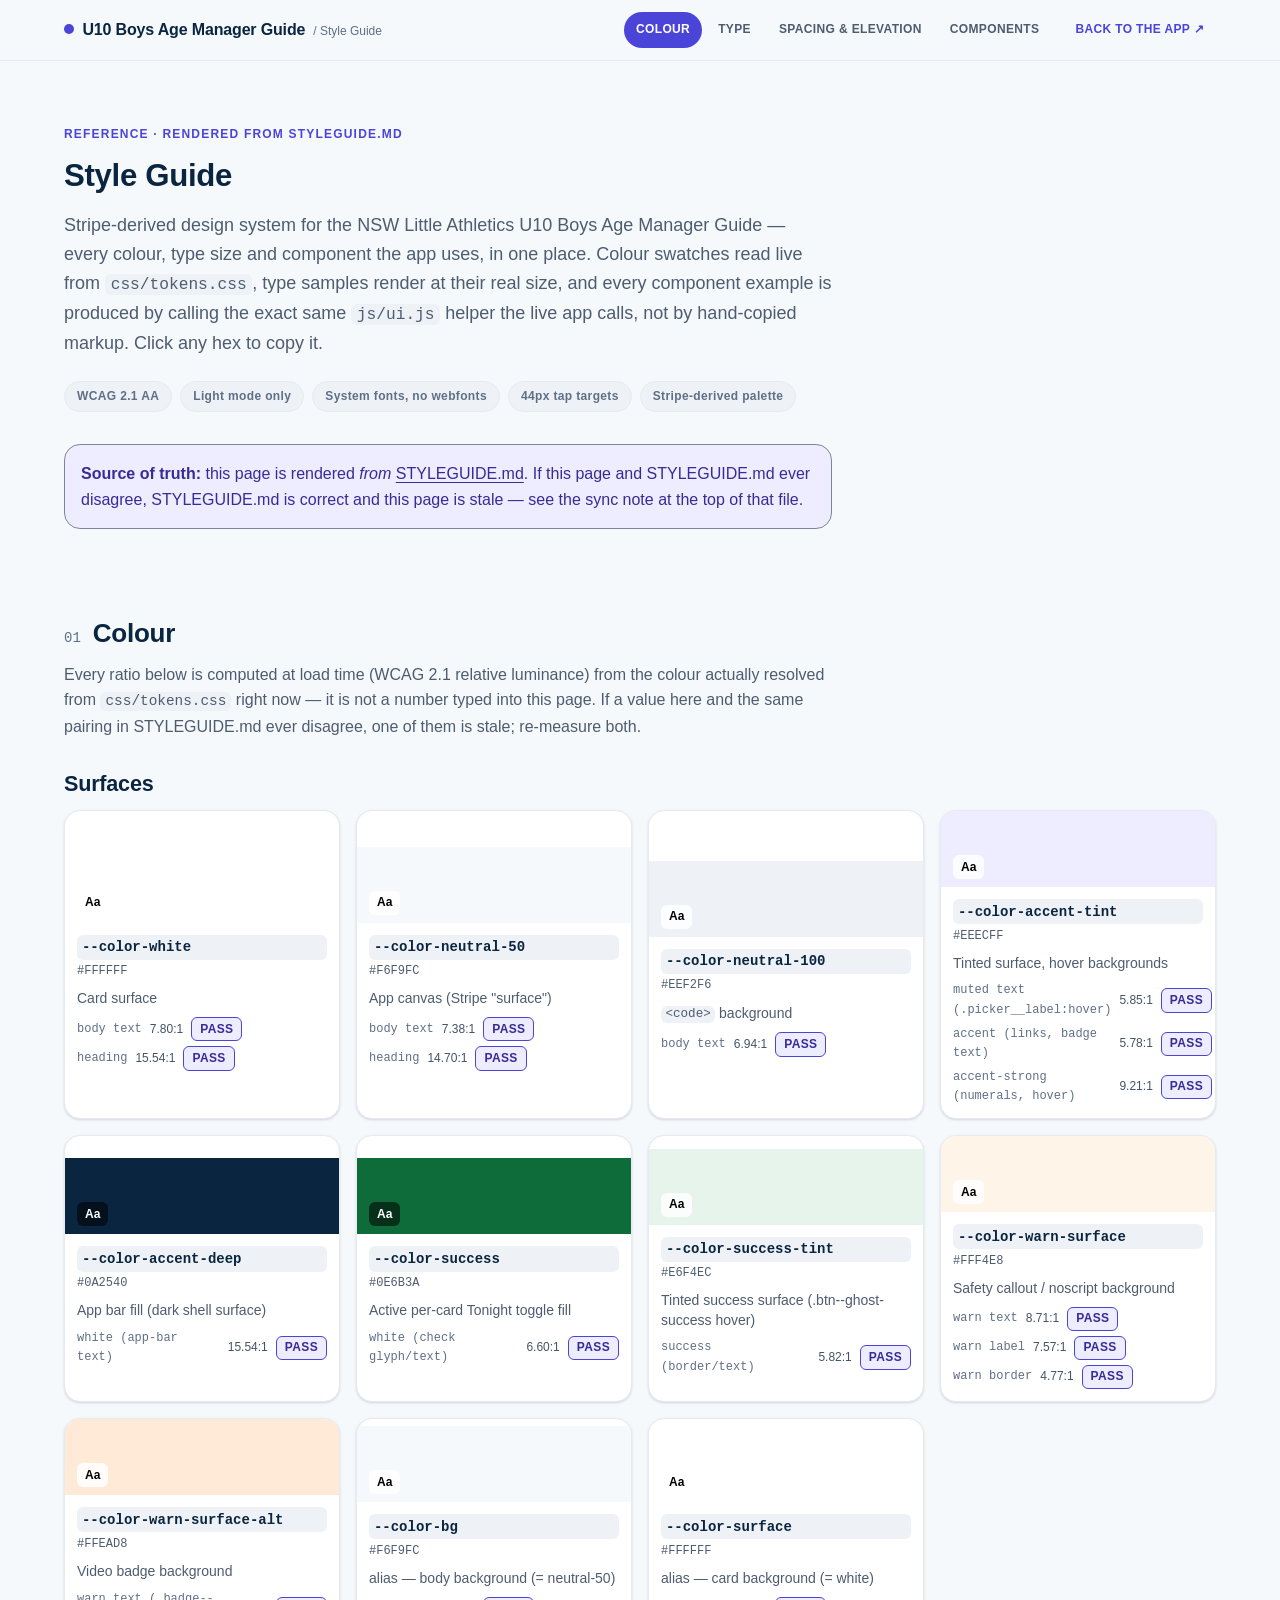
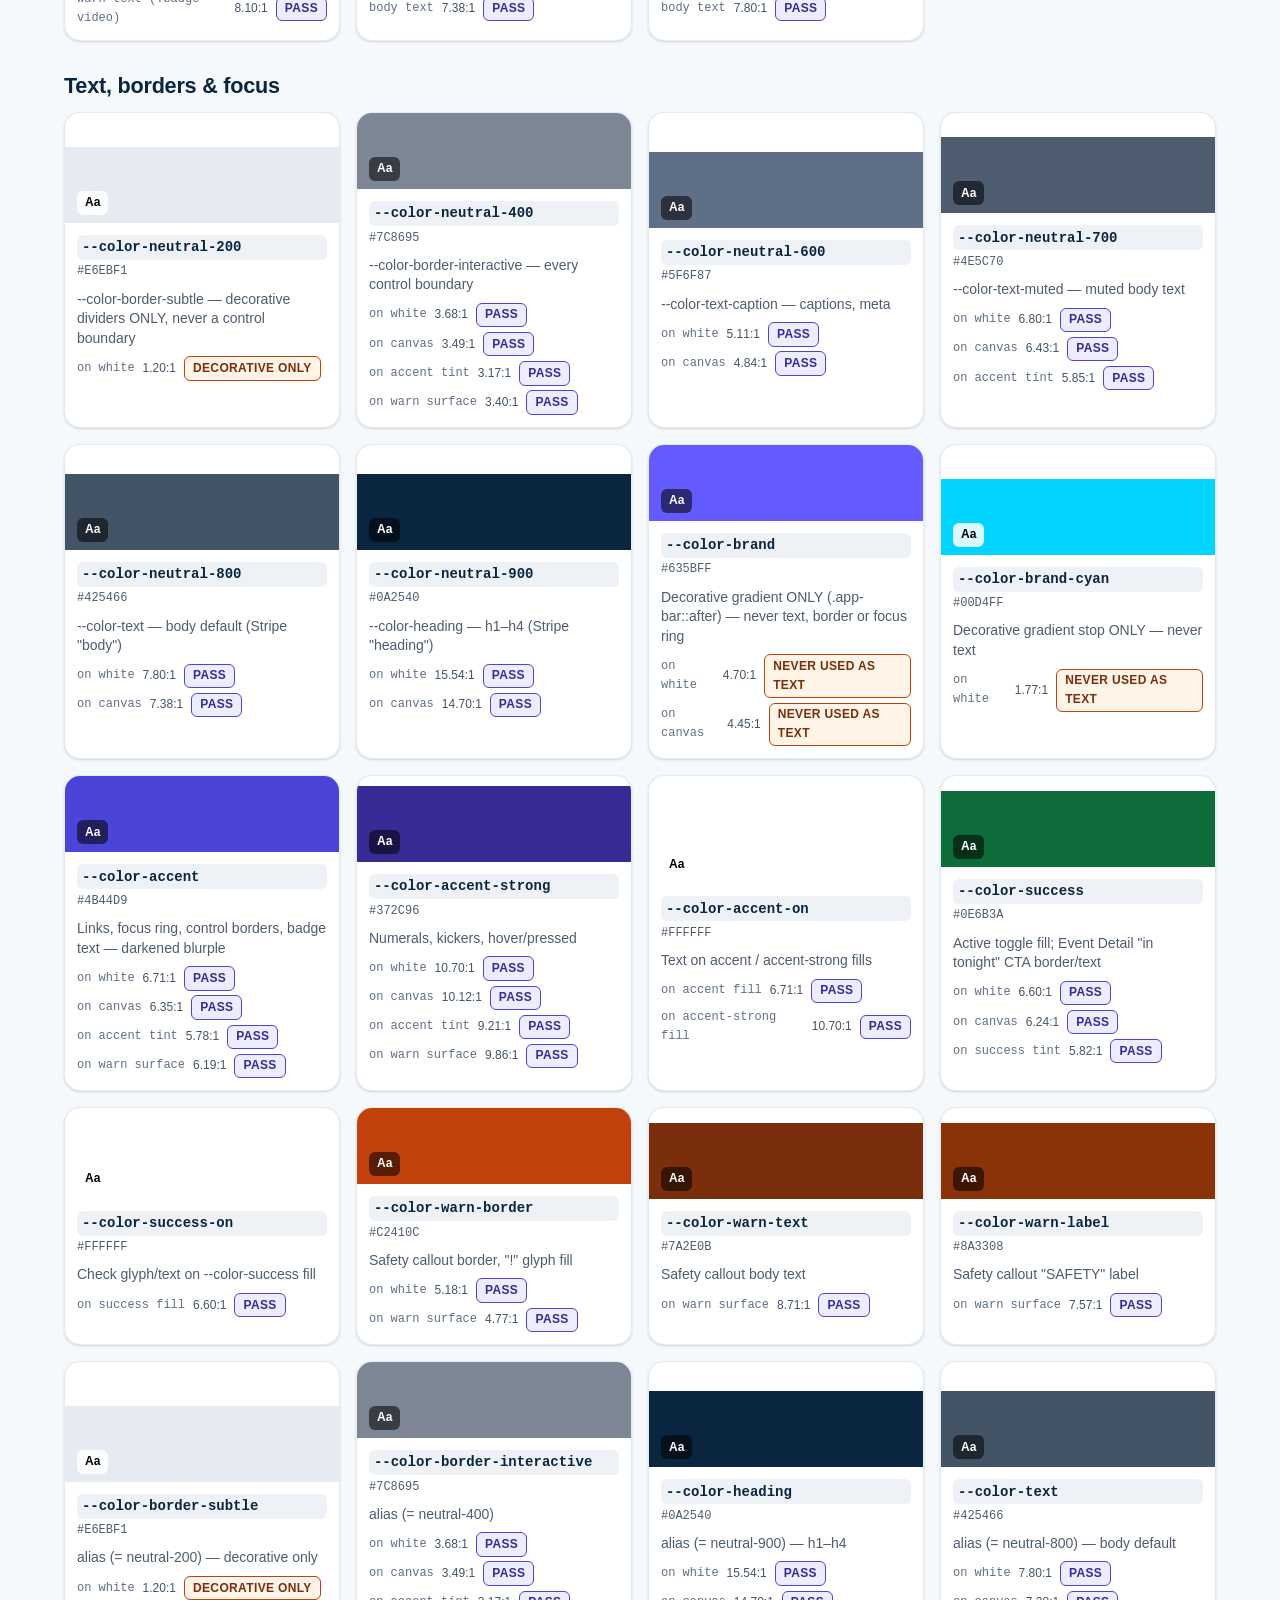
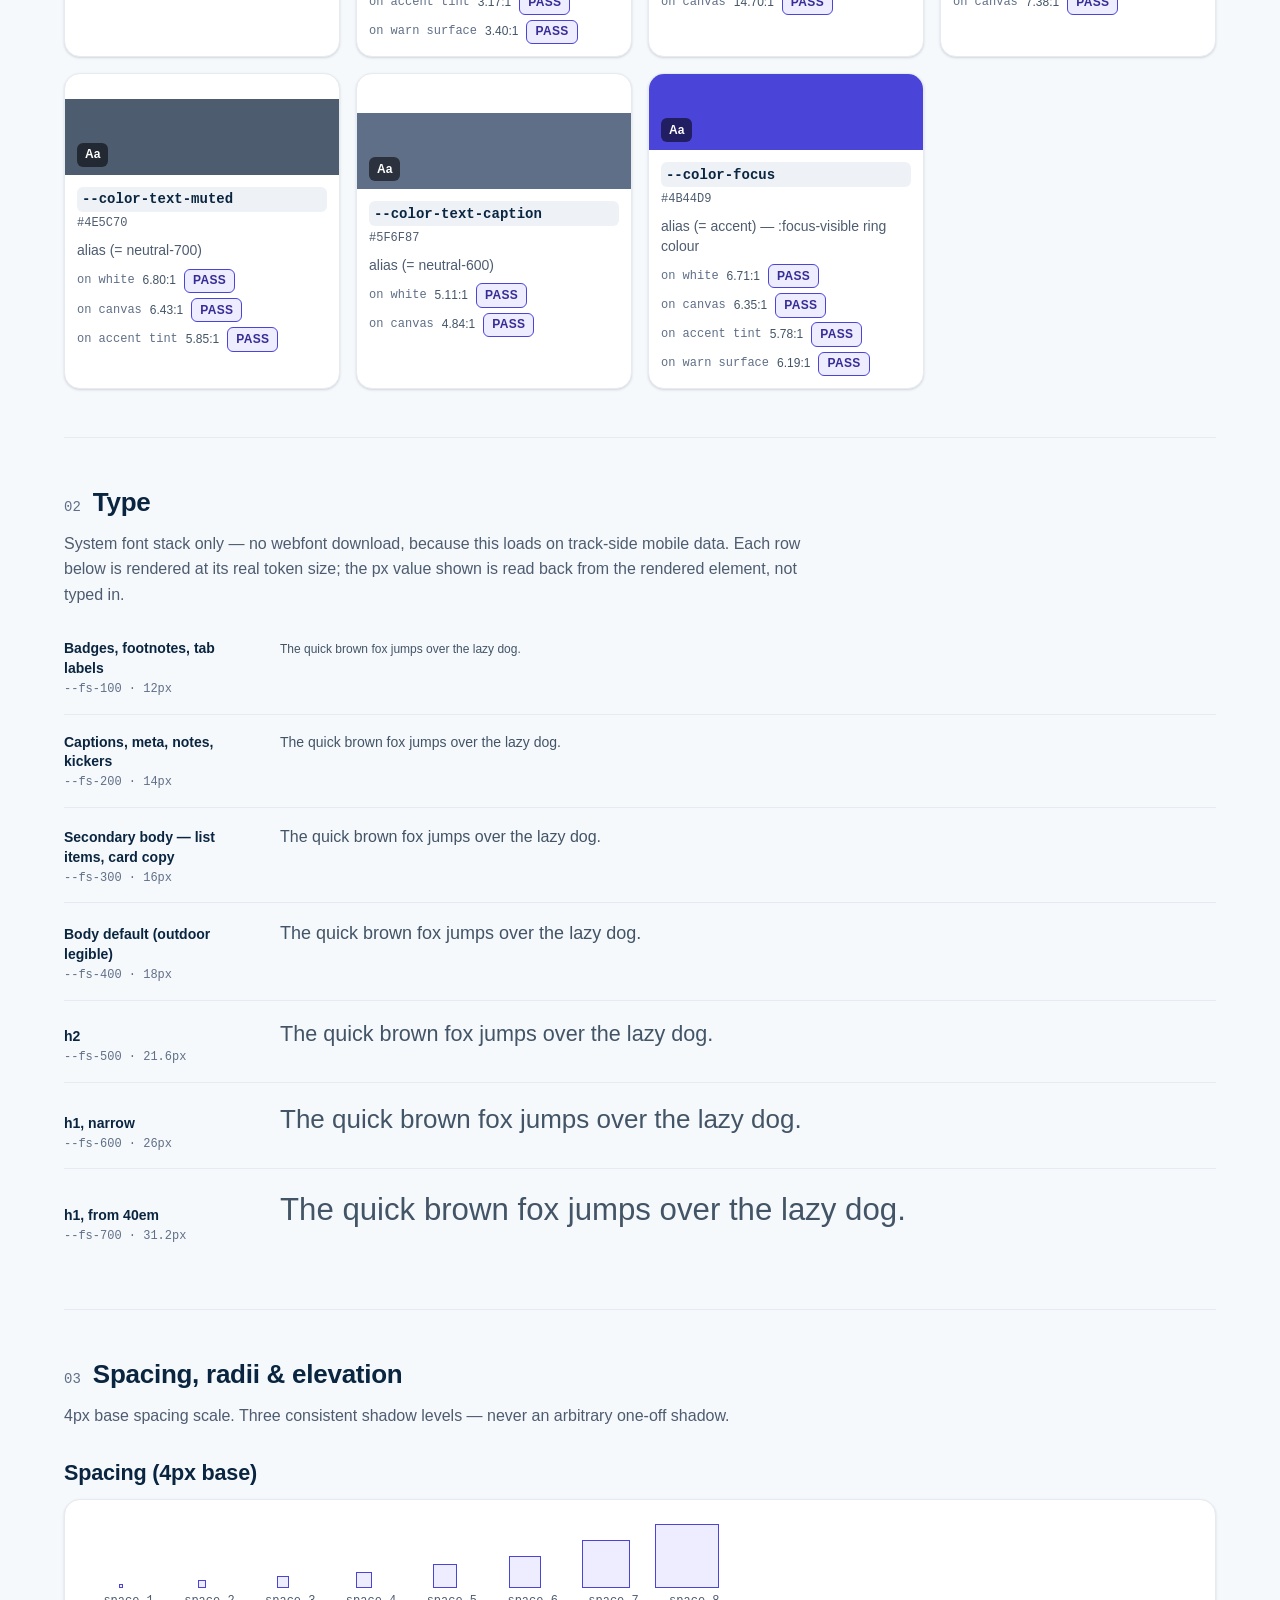
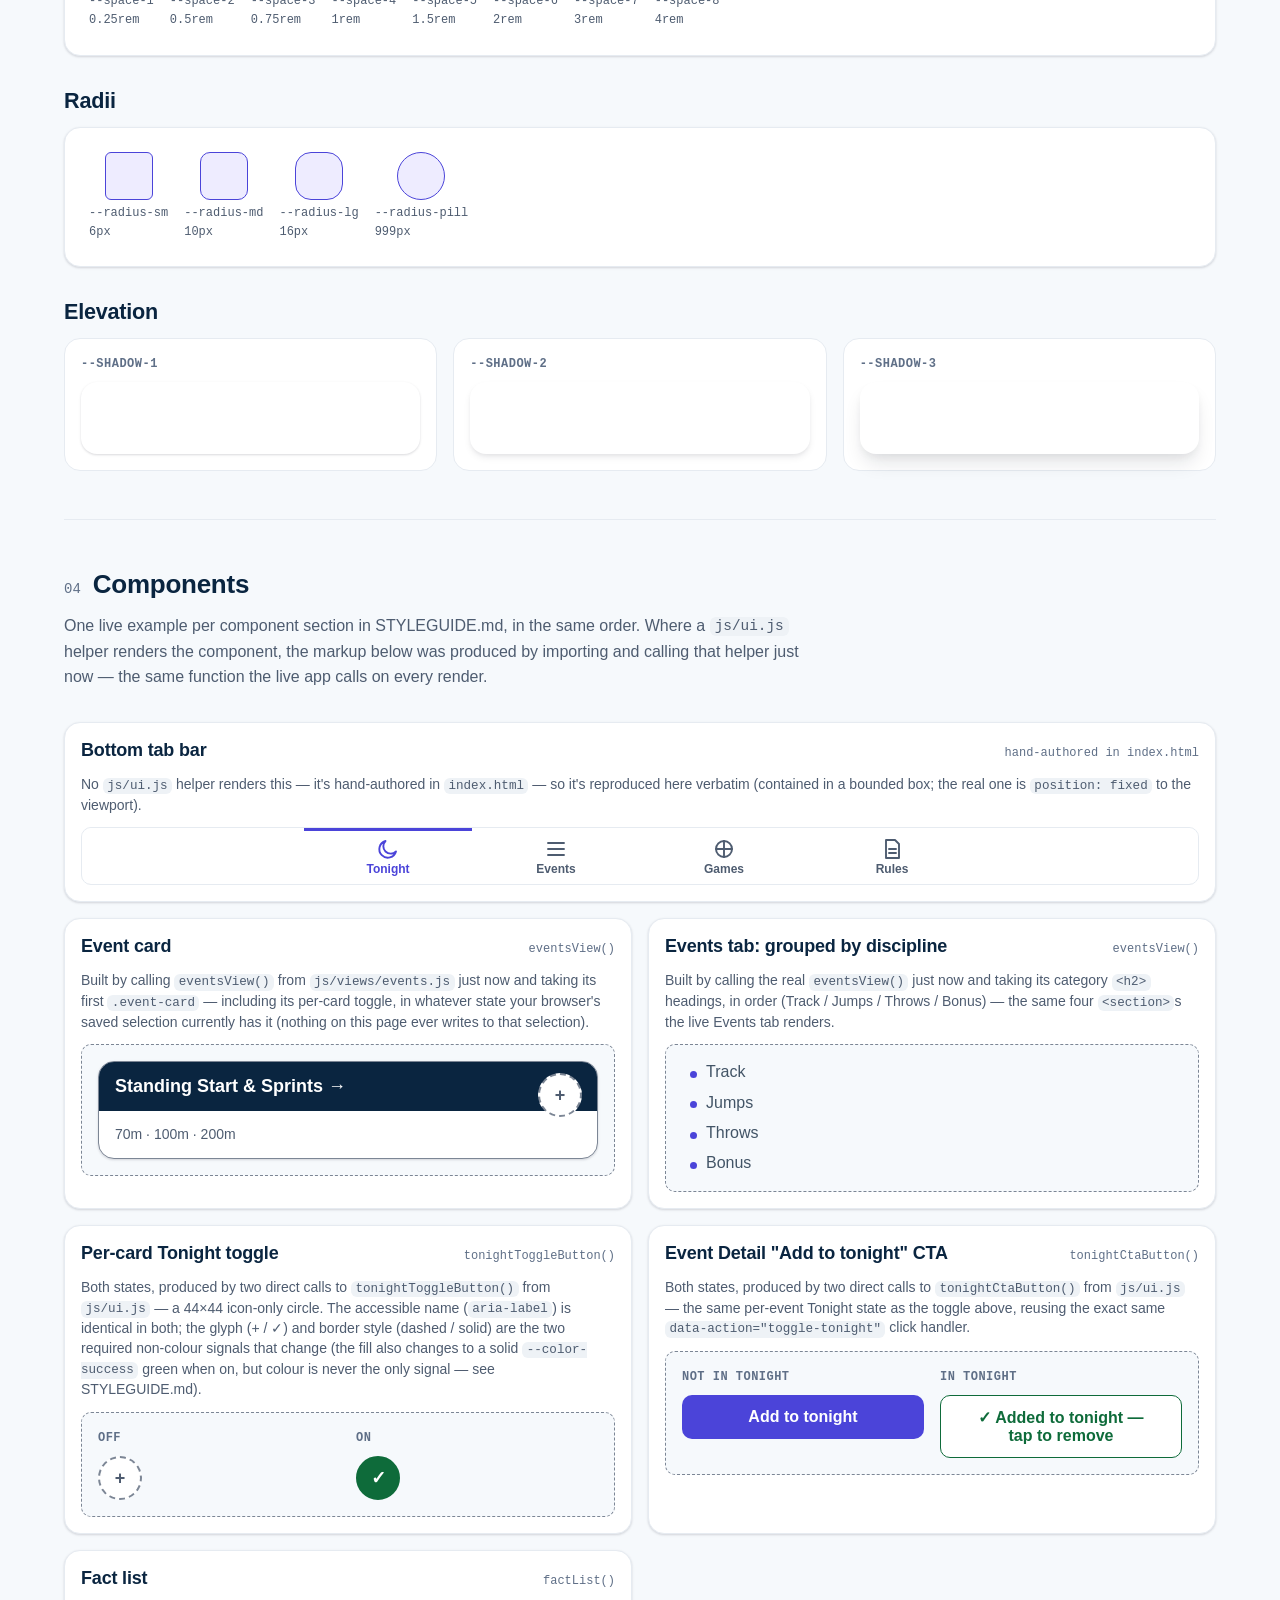
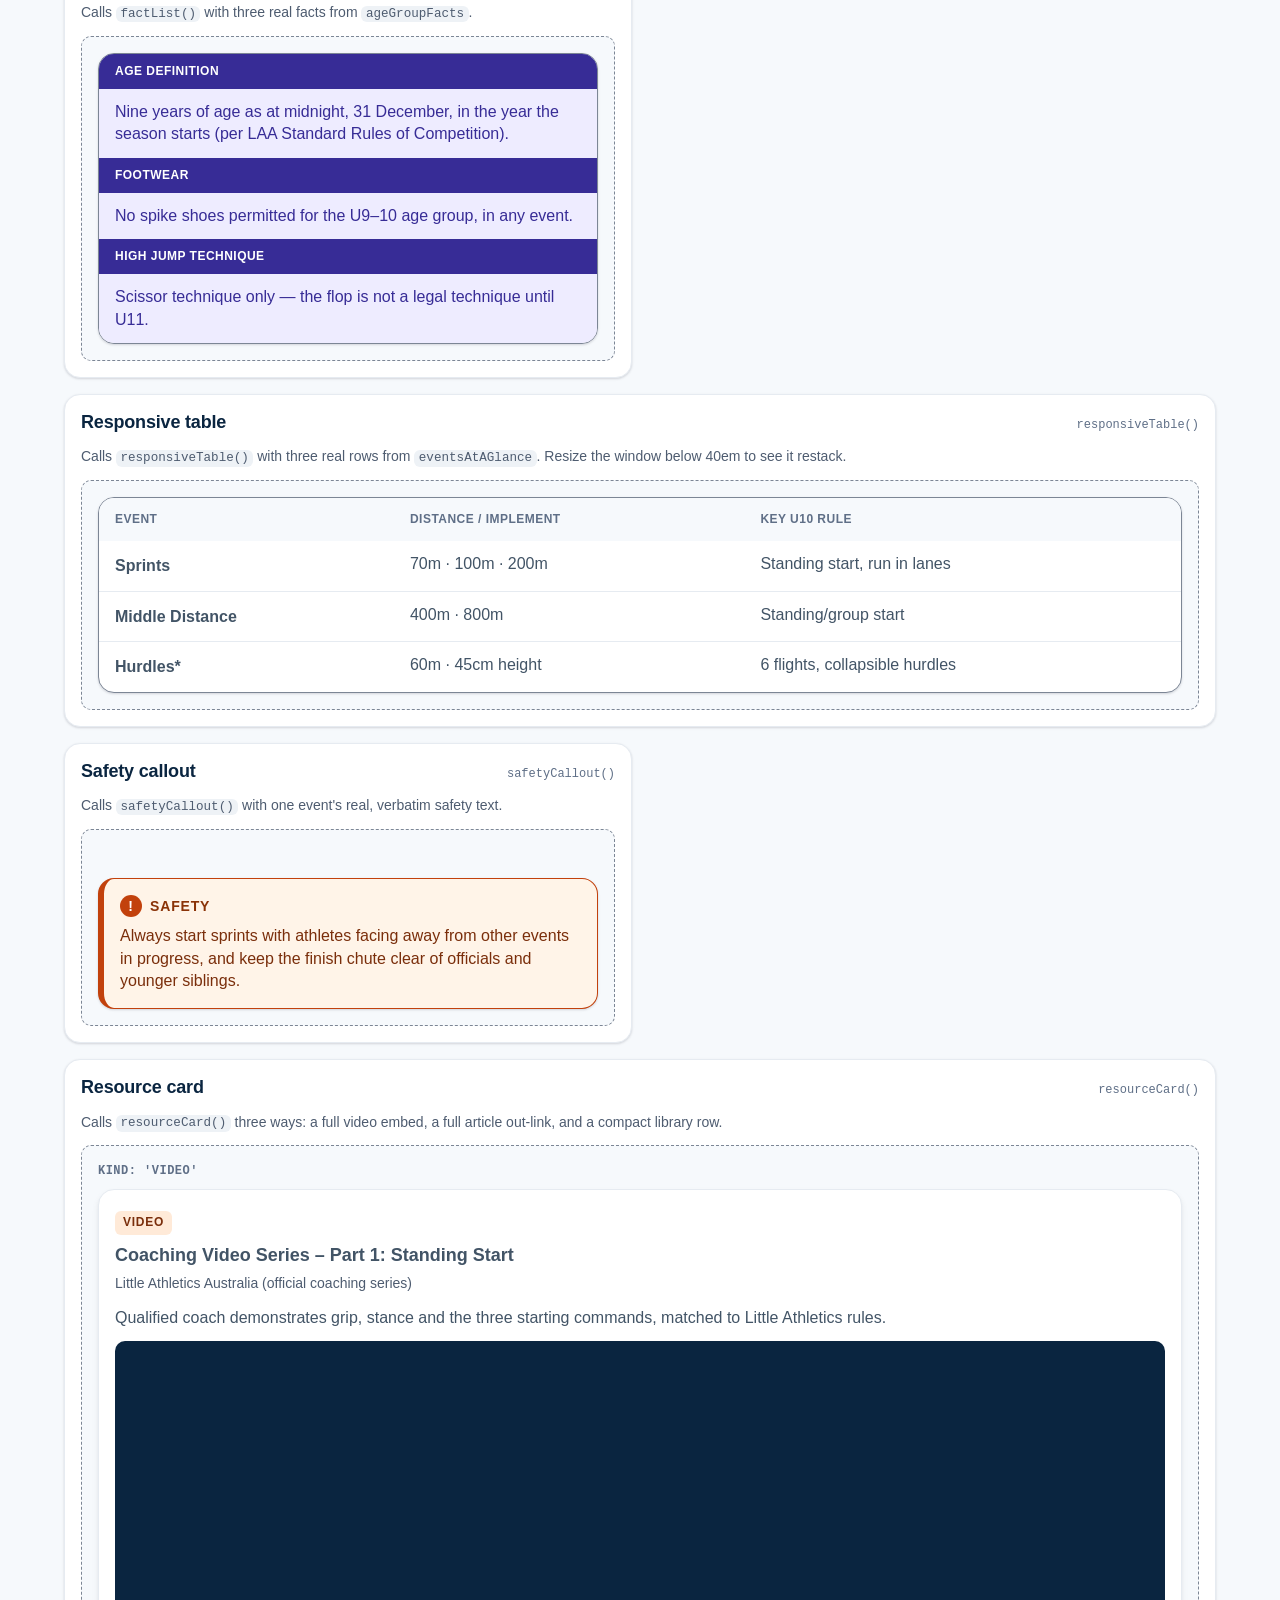
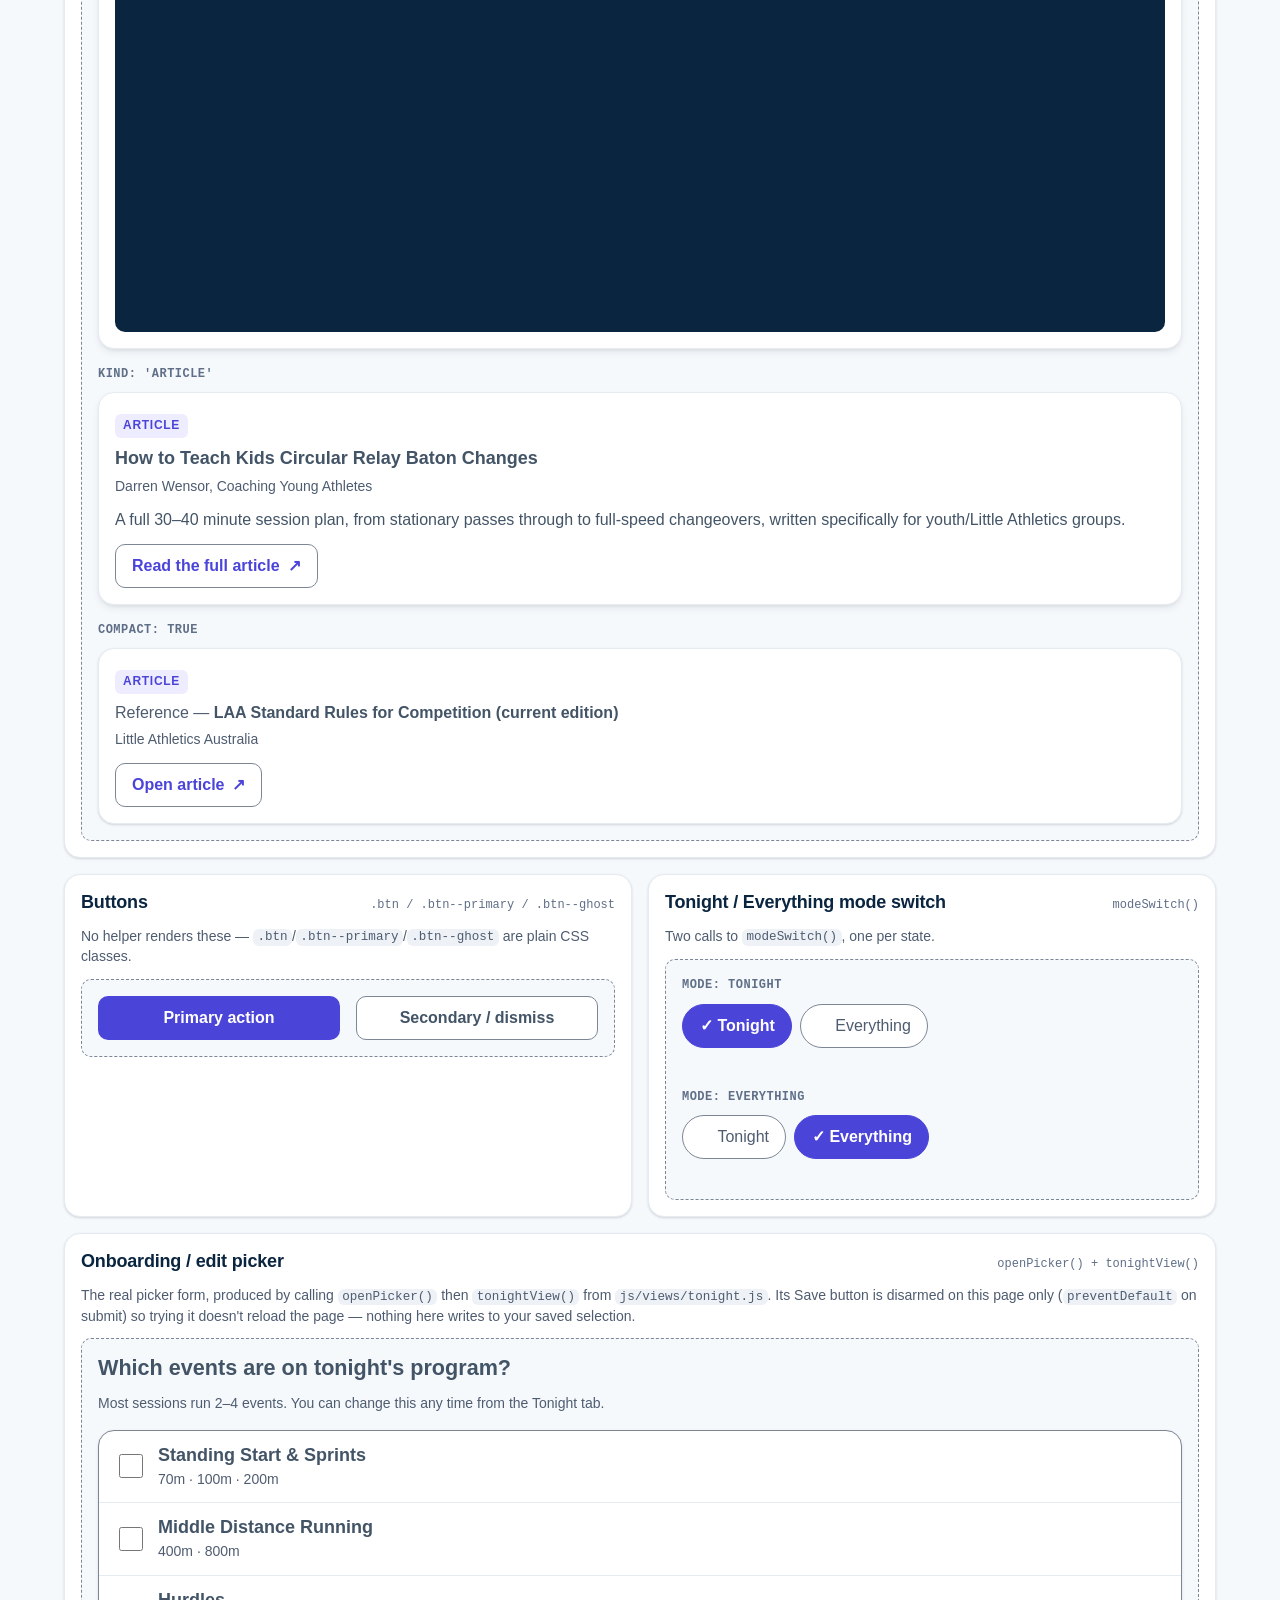
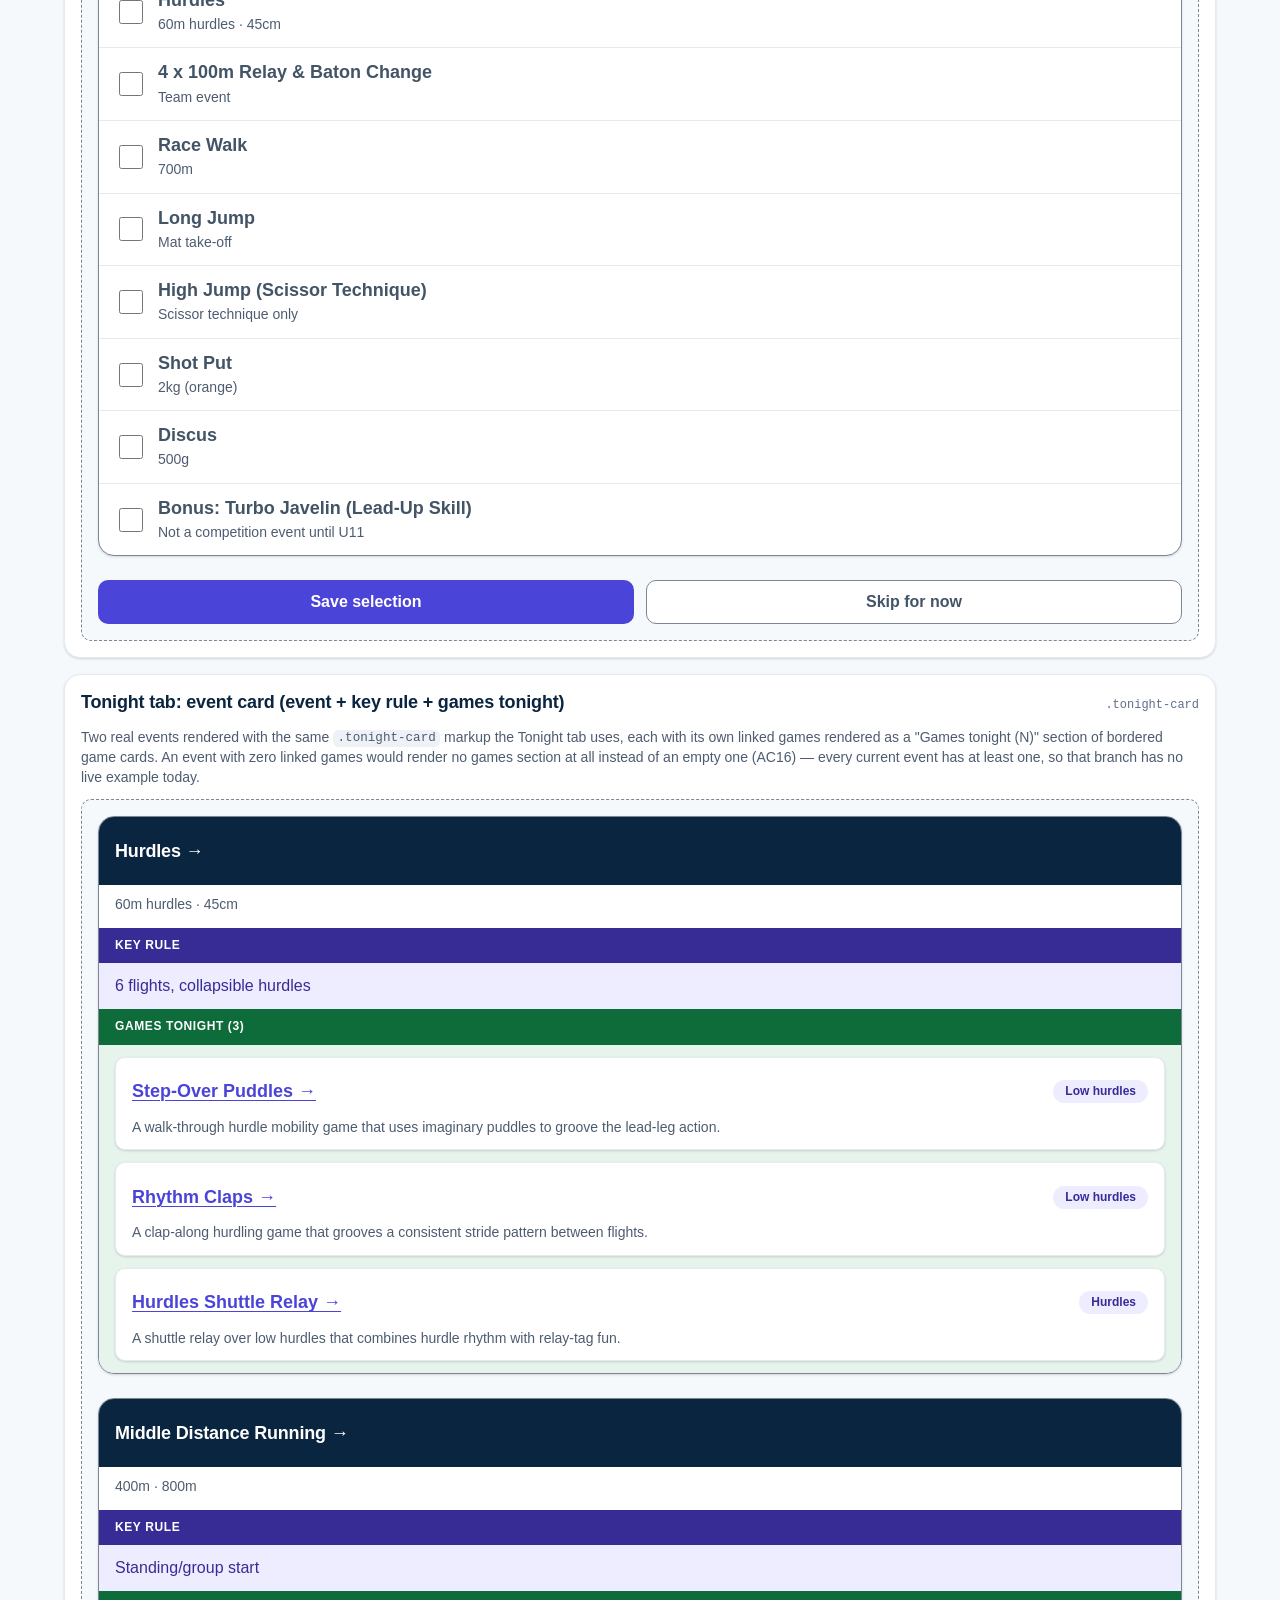
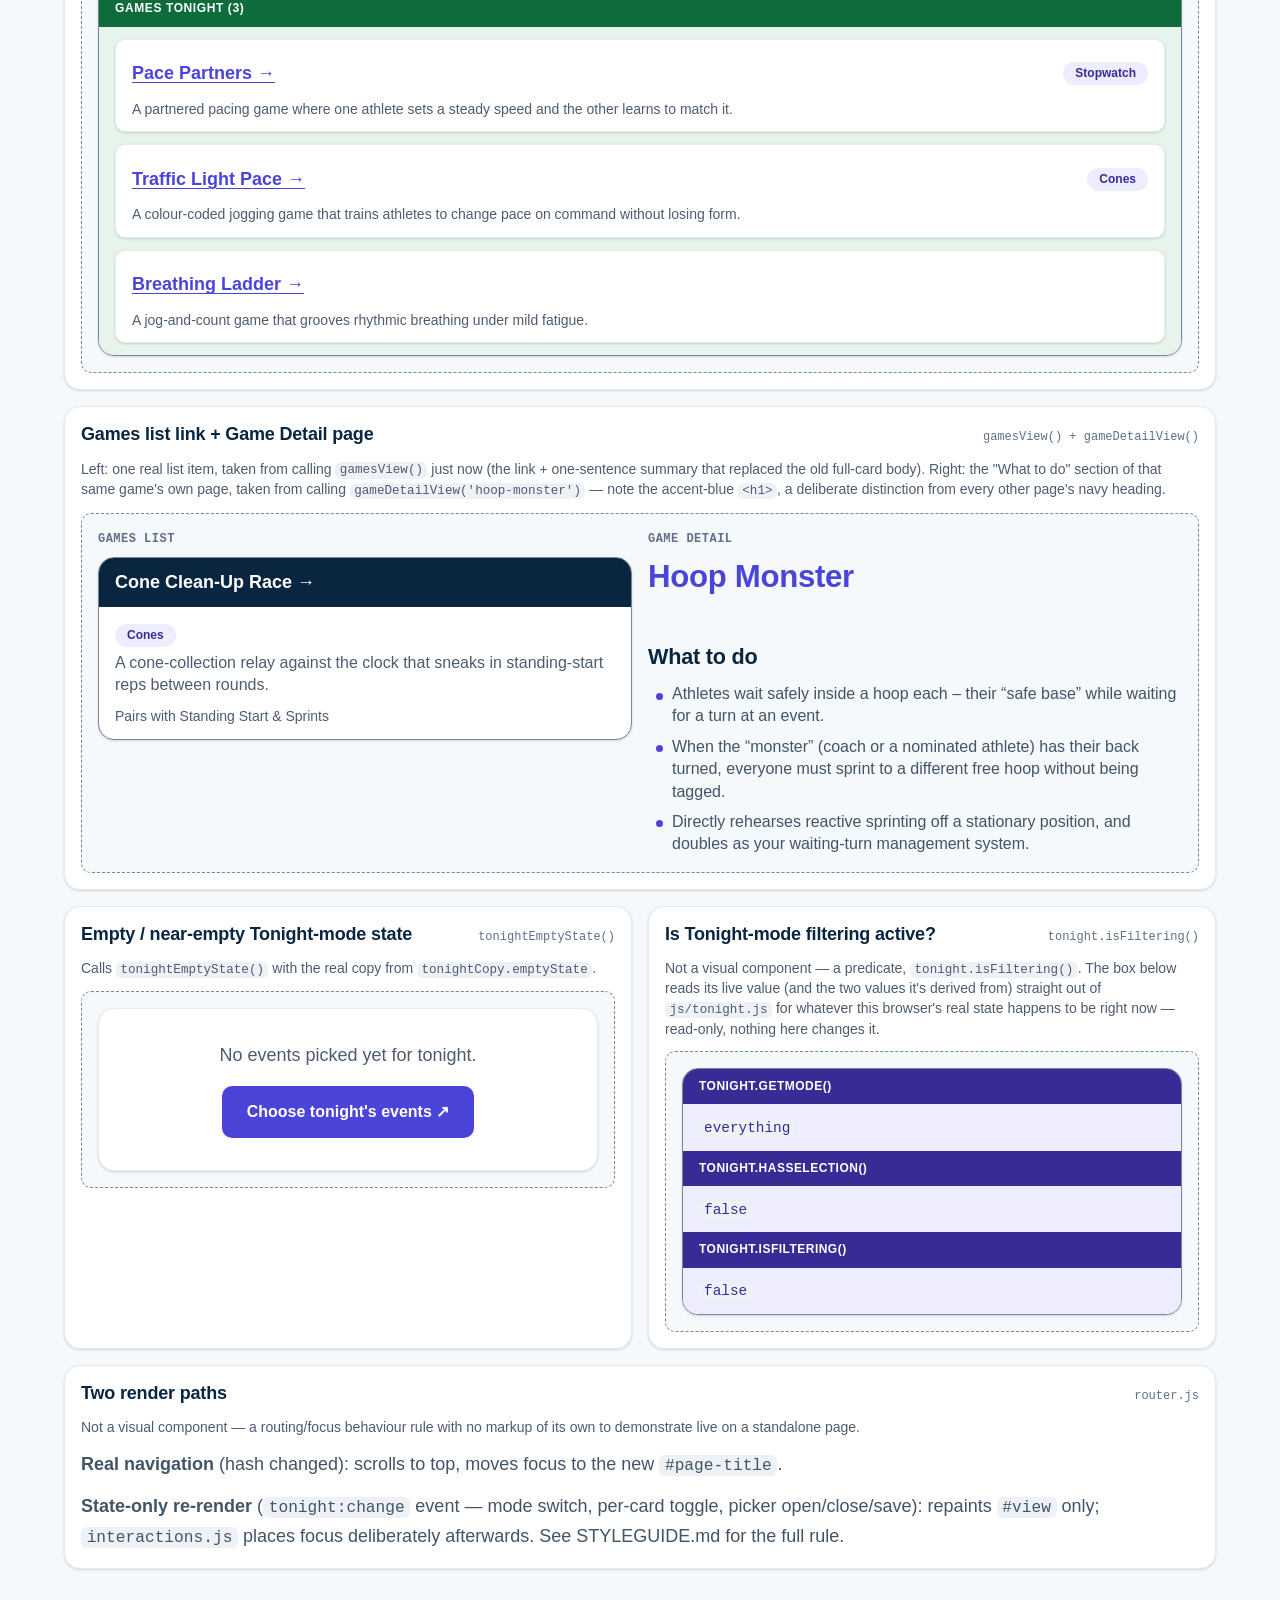
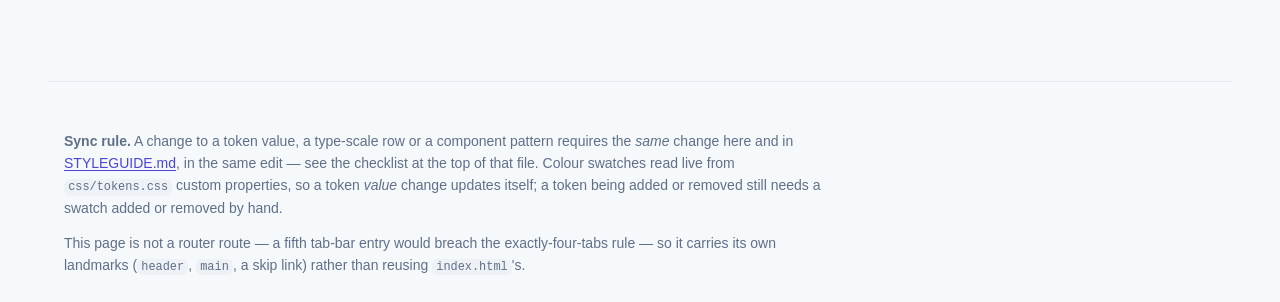
==== commit 47c95cf2: "Restyle event headers as dark strips, matching Games cards Every event name now renders as a dark fu" ====
--- a/styleguide.html
+++ b/styleguide.html
@@ -550,11 +550,11 @@
         </article>
 
         <article class="sg-tile">
-          <div class="sg-tile__hd"><h3>Event row</h3><span class="sg-tile__spec">eventsView()</span></div>
+          <div class="sg-tile__hd"><h3>Event card</h3><span class="sg-tile__spec">eventsView()</span></div>
           <p class="sg-tile__note">
             Built by calling <code>eventsView()</code> from
             <code>js/views/events.js</code> just now and taking its first
-            <code>.event-row</code> — including its per-card toggle, in
+            <code>.event-card</code> — including its per-card toggle, in
             whatever state your browser's saved selection currently has it
             (nothing on this page ever writes to that selection).
           </p>
@@ -1091,14 +1091,14 @@
     {
       const tmp = document.createElement('div');
       tmp.innerHTML = eventsView().html;
-      const card = tmp.querySelector('.event-row');
+      const card = tmp.querySelector('.event-card');
       if (card) {
         card.querySelectorAll('[id]').forEach((el) => {
           el.id = `${el.id}--card-demo`;
         });
       }
       const wrap = document.createElement('ul');
-      wrap.className = 'event-group';
+      wrap.className = 'event-cards';
       if (card) wrap.appendChild(card);
       document.getElementById('sg-event-card-demo').appendChild(wrap);
     }
@@ -1264,13 +1264,12 @@
             <li class="tonight-group">
               <article class="tonight-card">
                 <div class="tonight-card__head">
-                  <span class="event-row__num" aria-hidden="true">${evt.number}</span>
-                  <div class="event-row__body">
-                    <h3 class="tonight-card__title">
-                      <a class="event-row__name" href="#/events/${esc(slug)}">${esc(evt.name)} →</a>
-                    </h3>
-                    <p class="event-row__tag">${esc(evt.tagline)}</p>
-                  </div>
+                  <h3 class="tonight-card__title">
+                    <a class="tonight-card__name" href="#/events/${esc(slug)}">${esc(evt.name)} →</a>
+                  </h3>
+                </div>
+                <div class="tonight-card__subhead">
+                  <p class="tonight-card__tag">${esc(evt.tagline)}</p>
                 </div>
                 <p class="tonight-card__section-head tonight-card__section-head--rule">Key rule</p>
                 <div class="tonight-card__section-body tonight-card__section-body--rule">
--- a/css/tokens.css
+++ b/css/tokens.css
@@ -147,13 +147,6 @@
   --radius-lg: 16px;
   --radius-pill: 999px;
 
-  /* --- Component sizes ---------------------------------------------------
-     One-off diameters that recur in exactly one component and don't belong
-     in the spacing scale (they're not a gap/inset, they're a fixed circle).
-     The 44px per-card Tonight toggle reuses --tap-min below rather than a
-     new token, since it IS the tap-target floor. */
-  --size-numeral-sm: 1.75rem; /* 28px — Events list row numeral badge (compact-row redesign) */
-
   /* --- Elevation (3 levels, used consistently on cards) ------------------ */
   --shadow-1: 0 1px 2px rgba(16, 24, 40, 0.06),
               0 1px 3px rgba(16, 24, 40, 0.10);
--- a/css/components.css
+++ b/css/components.css
@@ -479,88 +479,83 @@
   text-decoration: underline;
 }
 
-/* --- Event list (compact-row redesign) ------------------------------------
-   Each discipline category renders ONE bordered/rounded `.event-group`
-   container (not one bordered card per event) holding single-line
-   `.event-row`s, each divided from the next by a 1px hairline. */
-
-.event-group {
+/* --- Event list (card redesign) --------------------------------------------
+   Each event renders as its own bordered/rounded `.event-card` — same
+   header-band-over-body-band language as `.game-list__link` (js/views/
+   games.js): the name reverses white out of `--color-heading` in a full-
+   bleed `.event-card__strip`, directly above a lighter `.event-card__body`
+   band holding the tagline. `overflow: hidden` on the card's own link clips
+   both bands to its rounded corners. No numeral badge — the name alone
+   identifies the event. */
+
+.event-cards {
   list-style: none;
   margin: 0;
   padding: 0;
+  display: grid;
+  gap: var(--space-3);
+}
+
+/* The <li> wraps the card's <a> and the toggle <button> as SIBLINGS — a
+   <button> cannot be a descendant of <a> (the browser silently reparents it
+   out). See js/views/events.js and ui.js's tonightToggleButton(). The toggle
+   floats over the card's top-right corner (positioned against this <li>)
+   rather than sitting beside the card in a flex row. */
+.event-card {
+  position: relative;
+}
+
+.event-card__link {
+  display: block;
+  min-height: var(--tap-min);
   background: var(--color-surface);
   border: 1px solid var(--color-border-interactive);
   border-radius: var(--radius-lg);
   box-shadow: var(--shadow-1);
   overflow: hidden;
-}
-
-/* The <li> wraps the row's <a> and the toggle <button> as SIBLINGS — a
-   <button> cannot be a descendant of <a> (the browser silently reparents it
-   out). See js/views/events.js and ui.js's tonightToggleButton(). Tapping
-   anywhere in the row (other than the toggle) opens the event's detail page
-   via the <a>, which fills the row except for the toggle's own tap area. */
-.event-row {
-  display: flex;
-  align-items: center;
-  gap: var(--space-3);
-  padding: var(--space-3) var(--space-4);
-}
-
-.event-row + .event-row {
-  border-top: 1px solid var(--color-border-subtle);
-}
-
-.event-row__link {
-  display: flex;
-  align-items: center;
-  flex: 1 1 auto;
-  min-width: 0;
-  /* Comfortably above the 44px tap-target floor even though the row itself
-     has no visible card border any more. */
-  min-height: var(--tap-min);
-  gap: var(--space-3);
+  text-decoration: none;
   color: var(--color-text);
-  text-decoration: none;
-}
-
-.event-row__num {
-  display: flex;
-  flex: none;
-  align-items: center;
-  justify-content: center;
-  width: var(--size-numeral-sm);
-  height: var(--size-numeral-sm);
-  border-radius: var(--radius-pill);
-  background: var(--color-accent-tint);
-  color: var(--color-accent-strong);
-  font-size: var(--fs-200);
-  font-weight: var(--fw-bold);
-}
-
-.event-row__body {
-  display: flex;
-  flex-direction: column;
-  min-width: 0;
-}
-
-/* Styled as a link — the trailing → is appended to the name text itself
-   (see js/views/events.js), same reading pattern as .game-list__name. */
-.event-row__name {
+}
+
+.event-card__link:hover {
+  box-shadow: var(--shadow-2);
+}
+
+.event-card__link:hover .event-card__name {
+  text-decoration: underline;
+}
+
+.event-card__strip {
+  display: block;
+  /* Extra right-hand padding keeps the name clear of the floating Tonight
+     toggle. */
+  padding: var(--space-3) calc(var(--tap-min) + var(--space-4)) var(--space-3) var(--space-4);
+  background: var(--color-heading);
+}
+
+.event-card__name {
+  display: block;
+  color: var(--color-white);
   font-size: var(--fs-400);
   font-weight: var(--fw-semibold);
   line-height: var(--lh-snug);
-  color: var(--color-accent);
-}
-
-.event-row:hover .event-row__name {
-  text-decoration: underline;
-}
-
-.event-row__tag {
-  margin-top: 2px;
+}
+
+.event-card__body {
+  display: block;
+  padding: var(--space-3) var(--space-4);
+}
+
+.event-card__tag {
+  display: block;
   font-size: var(--fs-200);
   color: var(--color-text-muted);
+}
+
+.event-card > .tonight-toggle {
+  position: absolute;
+  top: var(--space-3);
+  right: var(--space-4);
 }
 
 /*
@@ -609,7 +604,17 @@
   line-height: 1;
 }
 
-/* --- Definition list (quick facts, at-a-glance) -------------------------- */
+/* --- Definition list (quick facts, at-a-glance) --------------------------
+   Same full-bleed-colour-section language as the Tonight tab's
+   `.tonight-card` (see that comment above): each fact is its own dark
+   header band (`--color-accent-strong` fill, `--color-accent-on` reversed
+   text) directly over a lighter body band (`--color-accent-tint` fill,
+   `--color-accent-strong` text) holding the value — both stretch edge to
+   edge, with `.fact-list`'s own `overflow: hidden` clipping them to the
+   list's rounded corners. Every fact reuses the one colour (unlike the
+   Tonight card's rule/games distinction) because a fact list has no second
+   category to distinguish — the recurring dark band is what announces each
+   new fact, the same way a repeated "GAMES TONIGHT" head would. */
 
 .fact-list {
   margin: 0;
@@ -620,27 +625,24 @@
   overflow: hidden;
 }
 
-.fact-list__row {
-  padding: var(--space-3) var(--space-4);
-}
-
-.fact-list__row + .fact-list__row {
-  border-top: 1px solid var(--color-border-subtle);
-}
-
 .fact-list__label {
-  margin: 0 0 var(--space-1);
+  margin: 0;
+  padding: var(--space-2) var(--space-4);
   font-size: var(--fs-100);
   font-weight: var(--fw-bold);
   letter-spacing: 0.04em;
   text-transform: uppercase;
-  color: var(--color-accent);
+  background: var(--color-accent-strong);
+  color: var(--color-accent-on);
 }
 
 .fact-list__value {
   margin: 0;
-  font-size: var(--fs-300);
-  line-height: var(--lh-snug);
+  padding: var(--space-3) var(--space-4);
+  font-size: var(--fs-300);
+  line-height: var(--lh-snug);
+  background: var(--color-accent-tint);
+  color: var(--color-accent-strong);
 }
 
 /* --- Progressions and faults --------------------------------------------- */
@@ -755,25 +757,27 @@
 }
 
 /* --- Tonight tab: event card (event + key rule + game tonight) -----------
-   Each selected event is one bordered/rounded `.tonight-card` — same
-   card language as `.event-group`/`.event-row` (Events tab) and
-   `.game-list__link` (Games tab): --color-surface fill, --color-border-
-   interactive hairline, --radius-lg corners, --shadow-1. A header row
-   (numeral + name link + tagline, reusing `.event-row__num`/`__body`/
-   `__name`/`__tag` verbatim from the Events tab so the two tabs' event
-   identity never drifts) is followed by two full-bleed colour sections,
-   "Key rule" and "Games tonight" (the second omitted entirely when the
-   event has no linked games — AC16). Each section is a dark header band
-   (`--color-accent-strong` / `--color-success`, reversed white text)
-   directly above a lighter body band in the same colour family
-   (`--color-accent-tint` / `--color-success-tint`): the colour itself
-   carries the section boundary, so "Games tonight" needs only one
-   "(N)"-counted head instead of a caption repeated per game. The games
-   themselves render as individually bordered/shadowed white cards
-   (`.tonight-card__game`) inside that body band, each with its equipment
-   tag inline next to the title rather than on its own line below the
-   summary. `.tonight-card`'s own `overflow: hidden` clips both bands to
-   the card's rounded corners, so neither needs its own radius. */
+   Each selected event is one bordered/rounded `.tonight-card` — same card
+   language as `.event-card` (Events tab) and `.game-list__link` (Games
+   tab): --color-surface fill, --color-border-interactive hairline,
+   --radius-lg corners, --shadow-1. The name reverses white out of
+   `--color-heading` in a full-bleed `.tonight-card__head` strip — same
+   header-band treatment as `.event-card__strip`/`.game-list__strip`, so all
+   three tabs read the event/game name the same way — with the tagline
+   directly below it in a lighter `.tonight-card__subhead` band, followed by
+   two more full-bleed colour sections, "Key rule" and "Games tonight" (the
+   second omitted entirely when the event has no linked games — AC16). Each
+   of those sections is a dark header band (`--color-accent-strong` /
+   `--color-success`, reversed white text) directly above a lighter body
+   band in the same colour family (`--color-accent-tint` /
+   `--color-success-tint`): the colour itself carries the section boundary,
+   so "Games tonight" needs only one "(N)"-counted head instead of a caption
+   repeated per game. The games themselves render as individually
+   bordered/shadowed white cards (`.tonight-card__game`) inside that body
+   band, each with its equipment tag inline next to the title rather than on
+   its own line below the summary. `.tonight-card`'s own `overflow: hidden`
+   clips every band to the card's rounded corners, so none needs its own
+   radius. No numeral badge — the name alone identifies the event. */
 
 .tonight-groups {
   list-style: none;
@@ -790,10 +794,8 @@
 }
 
 .tonight-card__head {
-  display: flex;
-  align-items: center;
-  gap: var(--space-3);
   padding: var(--space-3) var(--space-4);
+  background: var(--color-heading);
 }
 
 .tonight-card__title {
@@ -802,15 +804,27 @@
   line-height: var(--lh-snug);
 }
 
-/* `.event-row__name` (reused verbatim from the Events tab) already sets the
-   accent colour/weight; as a standalone link here (not nested inside the
-   full-row `.event-row__link` wrapper that supplies the Events tab's tap
-   target) it needs its own tap-target treatment — same min-height/inline-
-   flex fix `.event-row__link` uses, just applied directly to the link. */
-.tonight-card__title .event-row__name {
+.tonight-card__name {
   display: inline-flex;
   align-items: center;
   min-height: var(--tap-min);
+  color: var(--color-white);
+  font-weight: var(--fw-semibold);
+  text-decoration: none;
+}
+
+.tonight-card__head:hover .tonight-card__name {
+  text-decoration: underline;
+}
+
+.tonight-card__subhead {
+  padding: var(--space-2) var(--space-4) var(--space-3);
+}
+
+.tonight-card__tag {
+  margin: 0;
+  font-size: var(--fs-200);
+  color: var(--color-text-muted);
 }
 
 .tonight-card__section-head {
@@ -874,9 +888,9 @@
   gap: var(--space-2);
 }
 
-/* Same accent link treatment as `.event-row__name`/`.game-list__name`
-   (trailing → baked into the link text), sized for its own >=44px tap
-   target since it sits inline within a sentence rather than filling a row. */
+/* Same accent link treatment as `.game-list__name` (trailing → baked into
+   the link text), sized for its own >=44px tap target since it sits inline
+   within a sentence rather than filling a row. */
 .tonight-card__game-link {
   display: inline-flex;
   align-items: center;
@@ -944,15 +958,107 @@
   color: var(--color-text-muted);
 }
 
+/* "Pairs with <Event>" on the Game Detail page — same pairsWithNote()
+   helper and text treatment as `.game-list__pairs` above, placed under the
+   page header since a category's kicker can span more than one event. */
+.game__pairs {
+  margin: 0 0 var(--space-3);
+  font-size: var(--fs-200);
+  color: var(--color-text-muted);
+}
+
+/* --- Games tab: category card (full-bleed colour section) ----------------
+   Each category on the Games list (js/views/games.js) is one bordered/
+   rounded `.game-category-card`, wrapping the `.section`/`.section--spaced`
+   layout classes rather than replacing them (so the roomier Games-tab
+   section rhythm is unchanged) with the same header-band-over-body-band
+   language as the Tonight tab's `.tonight-card` (see that comment above)
+   and `.fact-list`: a dark head (category name + kicker, reversed white
+   text) directly above a lighter body band holding that category's
+   `.game-list`. `--accent`/`--success`/`--warn` cycle across the three
+   non-neutral colour families tokens.css defines (games.js's
+   categoryColor()), so consecutive categories are never the same colour;
+   `overflow: hidden` on the card clips both bands to its rounded corners so
+   neither band needs its own radius. */
+
+.game-category-card {
+  background: var(--color-surface);
+  border: 1px solid var(--color-border-interactive);
+  border-radius: var(--radius-lg);
+  box-shadow: var(--shadow-1);
+  overflow: hidden;
+}
+
+.game-category-card__head {
+  padding: var(--space-3) var(--space-4);
+}
+
+/* `color: inherit` is required here, not decorative: base.css's global
+   `h1, h2, h3, h4 { color: var(--color-heading) }` rule targets this `<h2>`
+   directly, which otherwise wins over the reversed-white `color` set on the
+   parent `.game-category-card__head` band below (no other rule here
+   competes for `color`, so nothing overrides that default without this). */
+.game-category-card__name {
+  margin: 0;
+  color: inherit;
+  font-size: var(--fs-500);
+  line-height: var(--lh-tight);
+}
+
+.game-category-card__kicker {
+  margin: var(--space-1) 0 0;
+  font-size: var(--fs-100);
+  font-weight: var(--fw-bold);
+  letter-spacing: 0.05em;
+  text-transform: uppercase;
+}
+
+.game-category-card__body {
+  padding: var(--space-4);
+}
+
+.game-category-card--accent .game-category-card__head {
+  background: var(--color-accent-strong);
+  color: var(--color-accent-on);
+}
+.game-category-card--accent .game-category-card__body {
+  background: var(--color-accent-tint);
+}
+
+.game-category-card--success .game-category-card__head {
+  background: var(--color-success);
+  color: var(--color-success-on);
+}
+.game-category-card--success .game-category-card__body {
+  background: var(--color-success-tint);
+}
+
+.game-category-card--warn .game-category-card__head {
+  background: var(--color-warn-border);
+  color: var(--color-white);
+}
+.game-category-card--warn .game-category-card__body {
+  background: var(--color-warn-surface);
+}
+
 /* --- Games list: link + one-sentence summary ------------------------------
    Each game on the Games list (js/views/games.js) links to its own detail
    page (js/views/gameDetail.js) instead of inlining its full instructions —
    a bordered-card-plus-chevron pattern of its own (this list has no
-   per-card toggle to make room for). This used to intentionally mirror the
-   Events list's old per-event card shape; the Events list moved to the
-   `.event-group`/`.event-row` compact-row pattern above as part of the
-   Events/Games redesign's row-shape pass, and this list was NOT asked to
-   follow — see STYLEGUIDE.md's "Games list link + Game Detail page". */
+   per-card toggle to make room for). The Events list's `.event-card` now
+   shares this same header-strip-over-body card shape (see above) — see
+   STYLEGUIDE.md's "Games list link + Game Detail page".
+
+   The card's own name is a full-bleed black strip (`.game-list__strip`) —
+   white text reversed out of `--color-heading`, the app's darkest/most-
+   black token (see tokens.css's neutral ramp; this project never hard-codes
+   a raw hex, so `--color-heading` stands in for literal black) — directly
+   above a lighter `.game-list__body` band holding the gear pill, summary
+   and "Pairs with" note. Same header-band-over-body-band shape as
+   `.game-category-card` above, just monochrome instead of category-
+   coloured, so an individual game reads as clearly as its own item even
+   inside an already-coloured category card. `overflow: hidden` on the link
+   itself clips both bands to its rounded corners. */
 
 .game-list {
   list-style: none;
@@ -963,29 +1069,39 @@
 .game-list__link {
   display: block;
   min-height: var(--tap-min);
-  padding: var(--space-4);
   background: var(--color-surface);
   border: 1px solid var(--color-border-interactive);
   border-radius: var(--radius-lg);
   box-shadow: var(--shadow-1);
+  overflow: hidden;
   text-decoration: none;
 }
 
 .game-list__link:hover {
-  background: var(--color-accent-tint);
   box-shadow: var(--shadow-2);
 }
 
 .game-list__link:hover .game-list__name {
-  color: var(--color-accent-strong);
+  text-decoration: underline;
+}
+
+.game-list__strip {
+  display: block;
+  padding: var(--space-3) var(--space-4);
+  background: var(--color-heading);
 }
 
 .game-list__name {
   display: block;
-  color: var(--color-accent);
+  color: var(--color-white);
   font-size: var(--fs-400);
   font-weight: var(--fw-semibold);
   line-height: var(--lh-snug);
+}
+
+.game-list__body {
+  display: block;
+  padding: var(--space-3) var(--space-4);
 }
 
 .game-list__summary {
@@ -994,6 +1110,17 @@
   color: var(--color-text-muted);
   font-size: var(--fs-300);
   line-height: var(--lh-snug);
+}
+
+/* "Pairs with <Event>" — pairsWithNote() in js/ui.js, shared with
+   `.game__pairs` below on the Game Detail page. Sits inside the same <a>
+   as the rest of the card (plain text, no nested link — an <a> cannot
+   legally contain another interactive element). */
+.game-list__pairs {
+  display: block;
+  margin-top: var(--space-2);
+  color: var(--color-text-muted);
+  font-size: var(--fs-200);
 }
 
 /* One-gear-per-game pill — shared by the Games list and Game Detail page
@@ -1014,6 +1141,13 @@
   font-weight: var(--fw-bold);
 }
 
+/* First thing inside `.game-list__body`, the gear pill needs no top margin
+   of its own — the body's own padding already separates it from the black
+   name strip above. */
+.game-list__body > .gear-pill:first-child {
+  margin-top: 0;
+}
+
 /* --- Resource cards (Watch & Learn) -------------------------------------- */
 
 .resource {
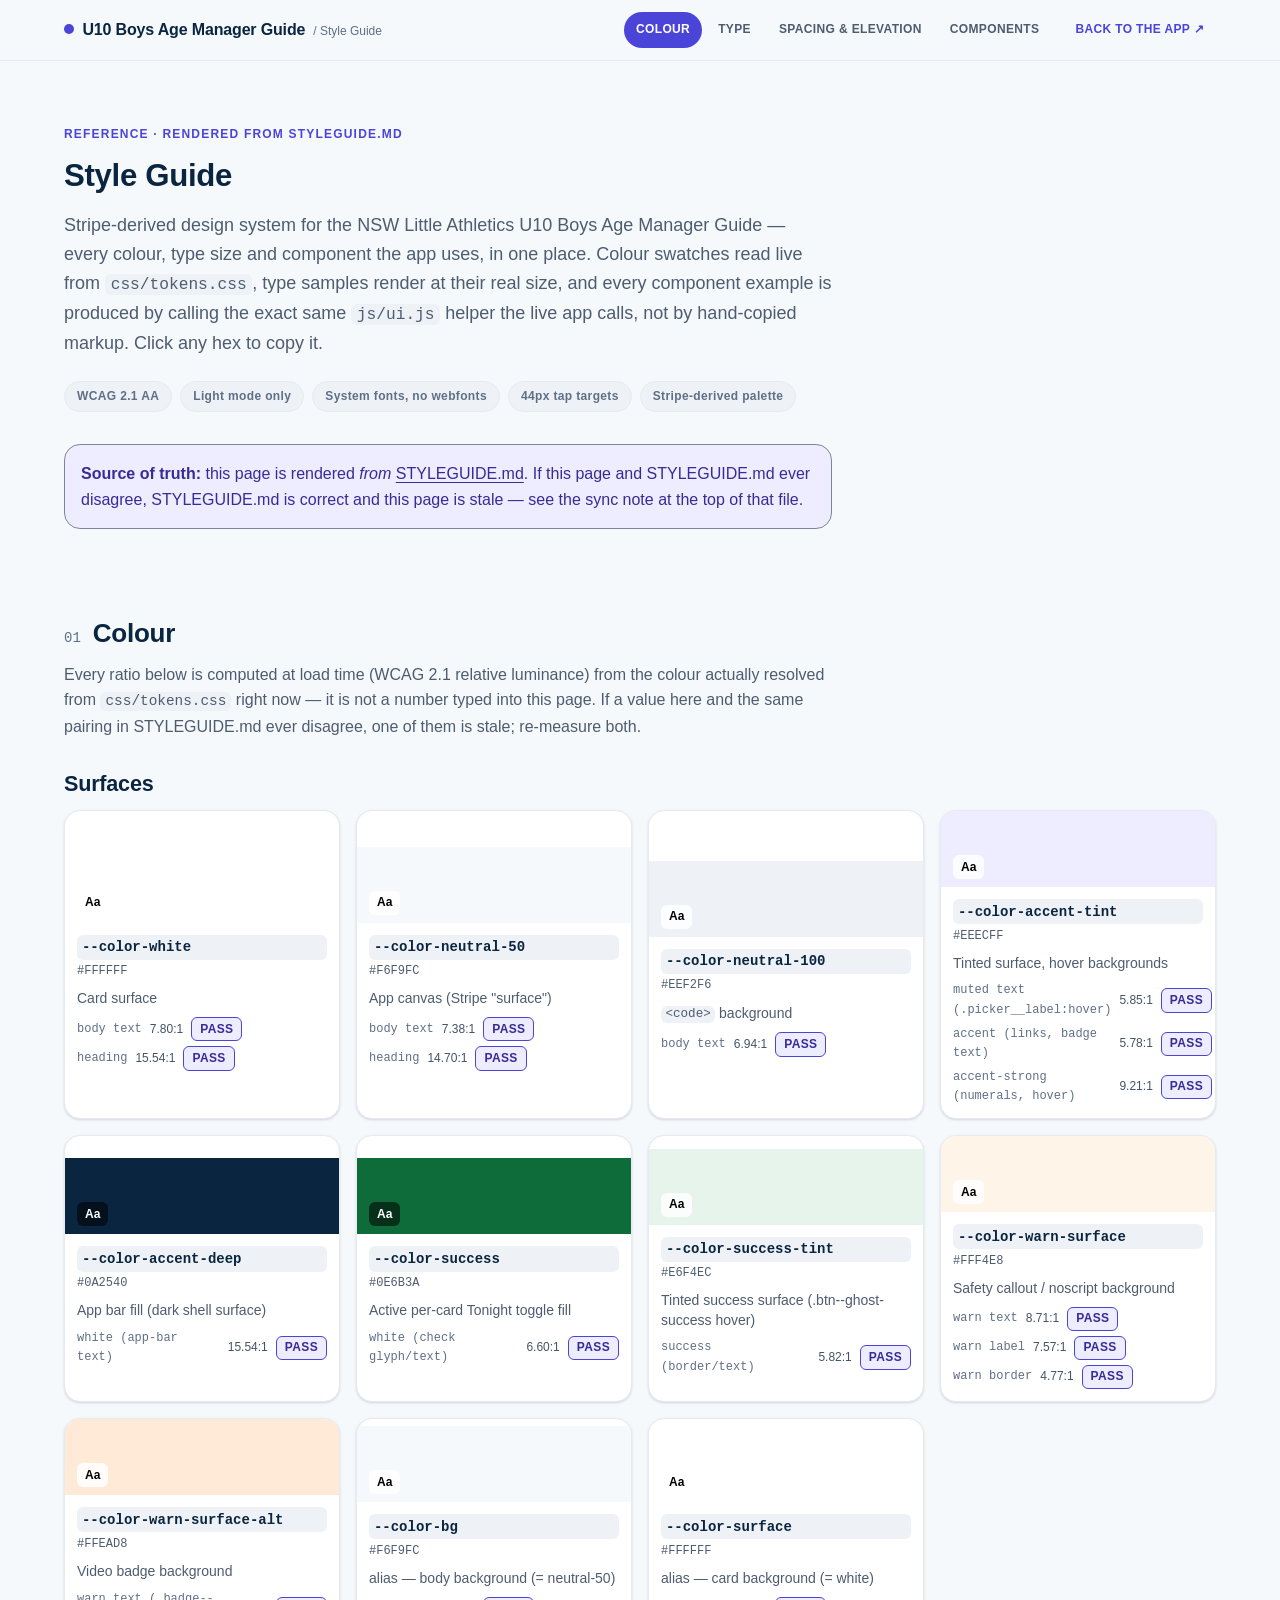
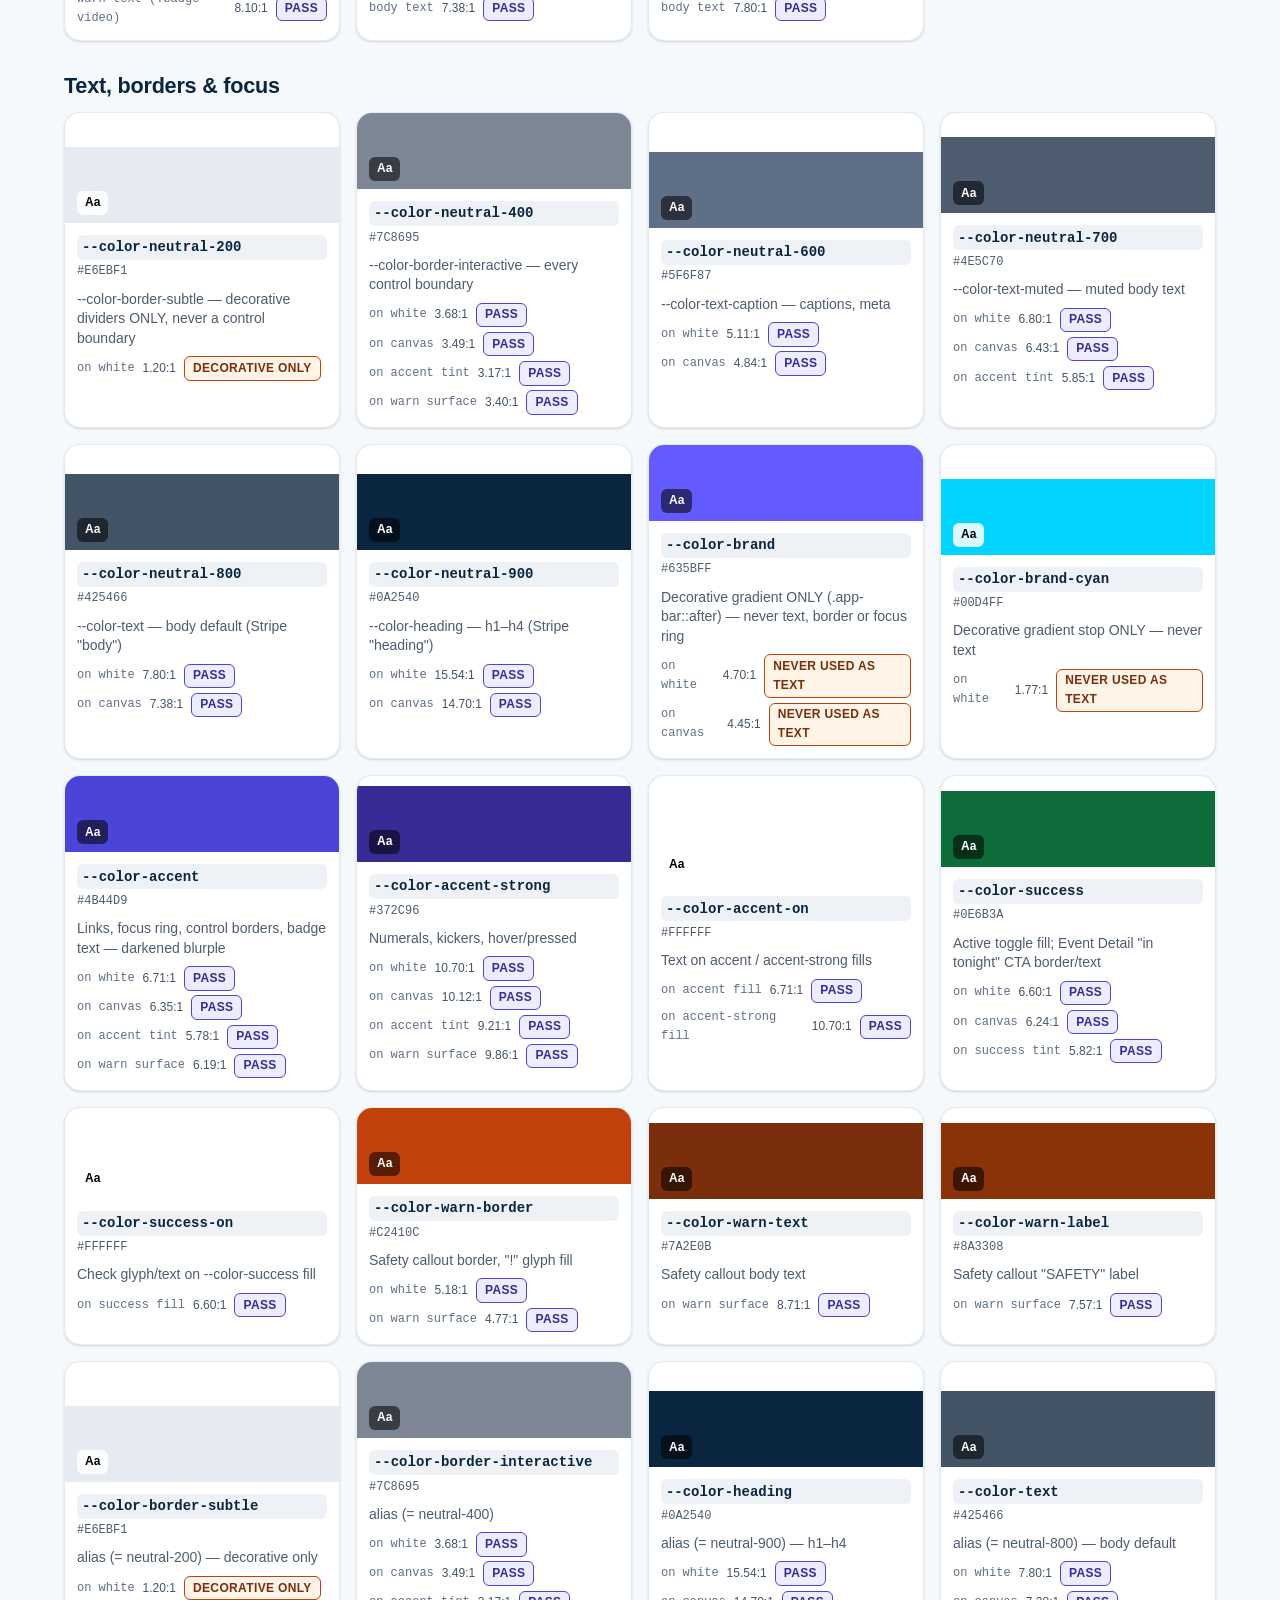
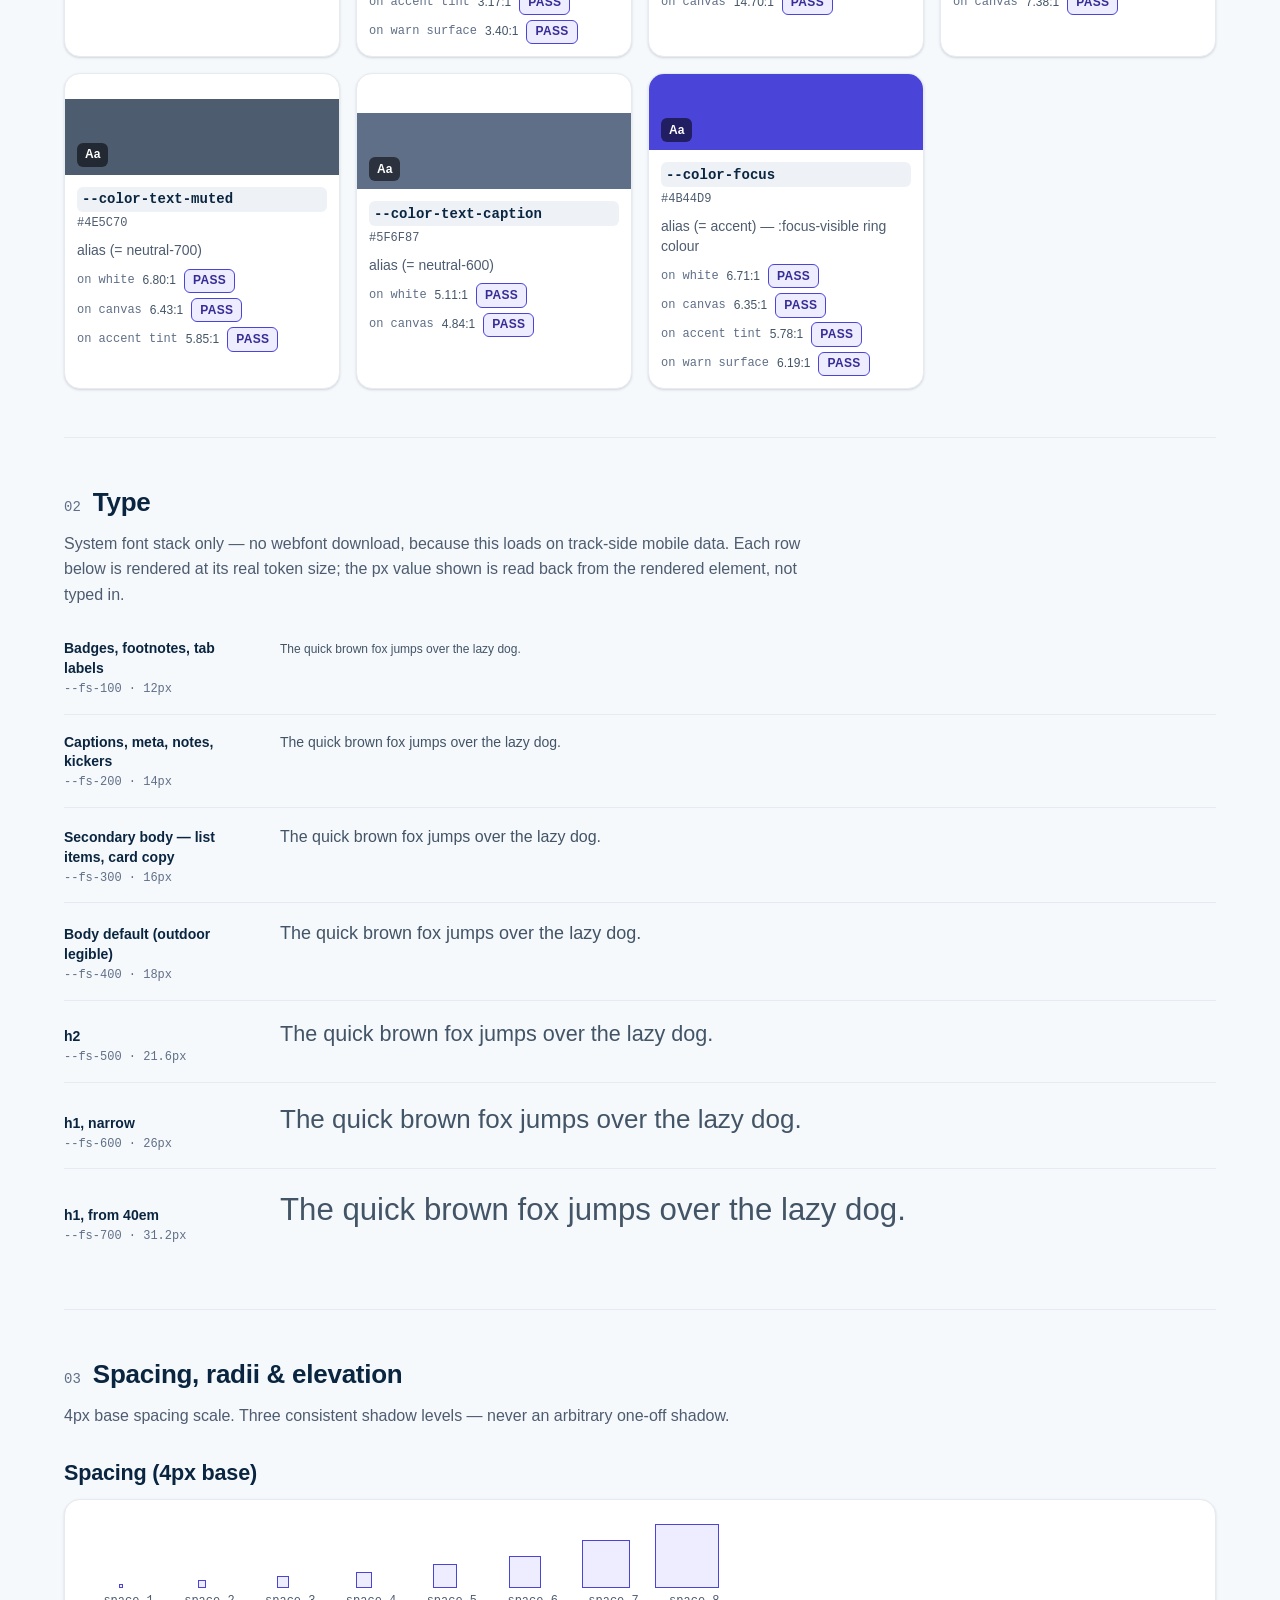
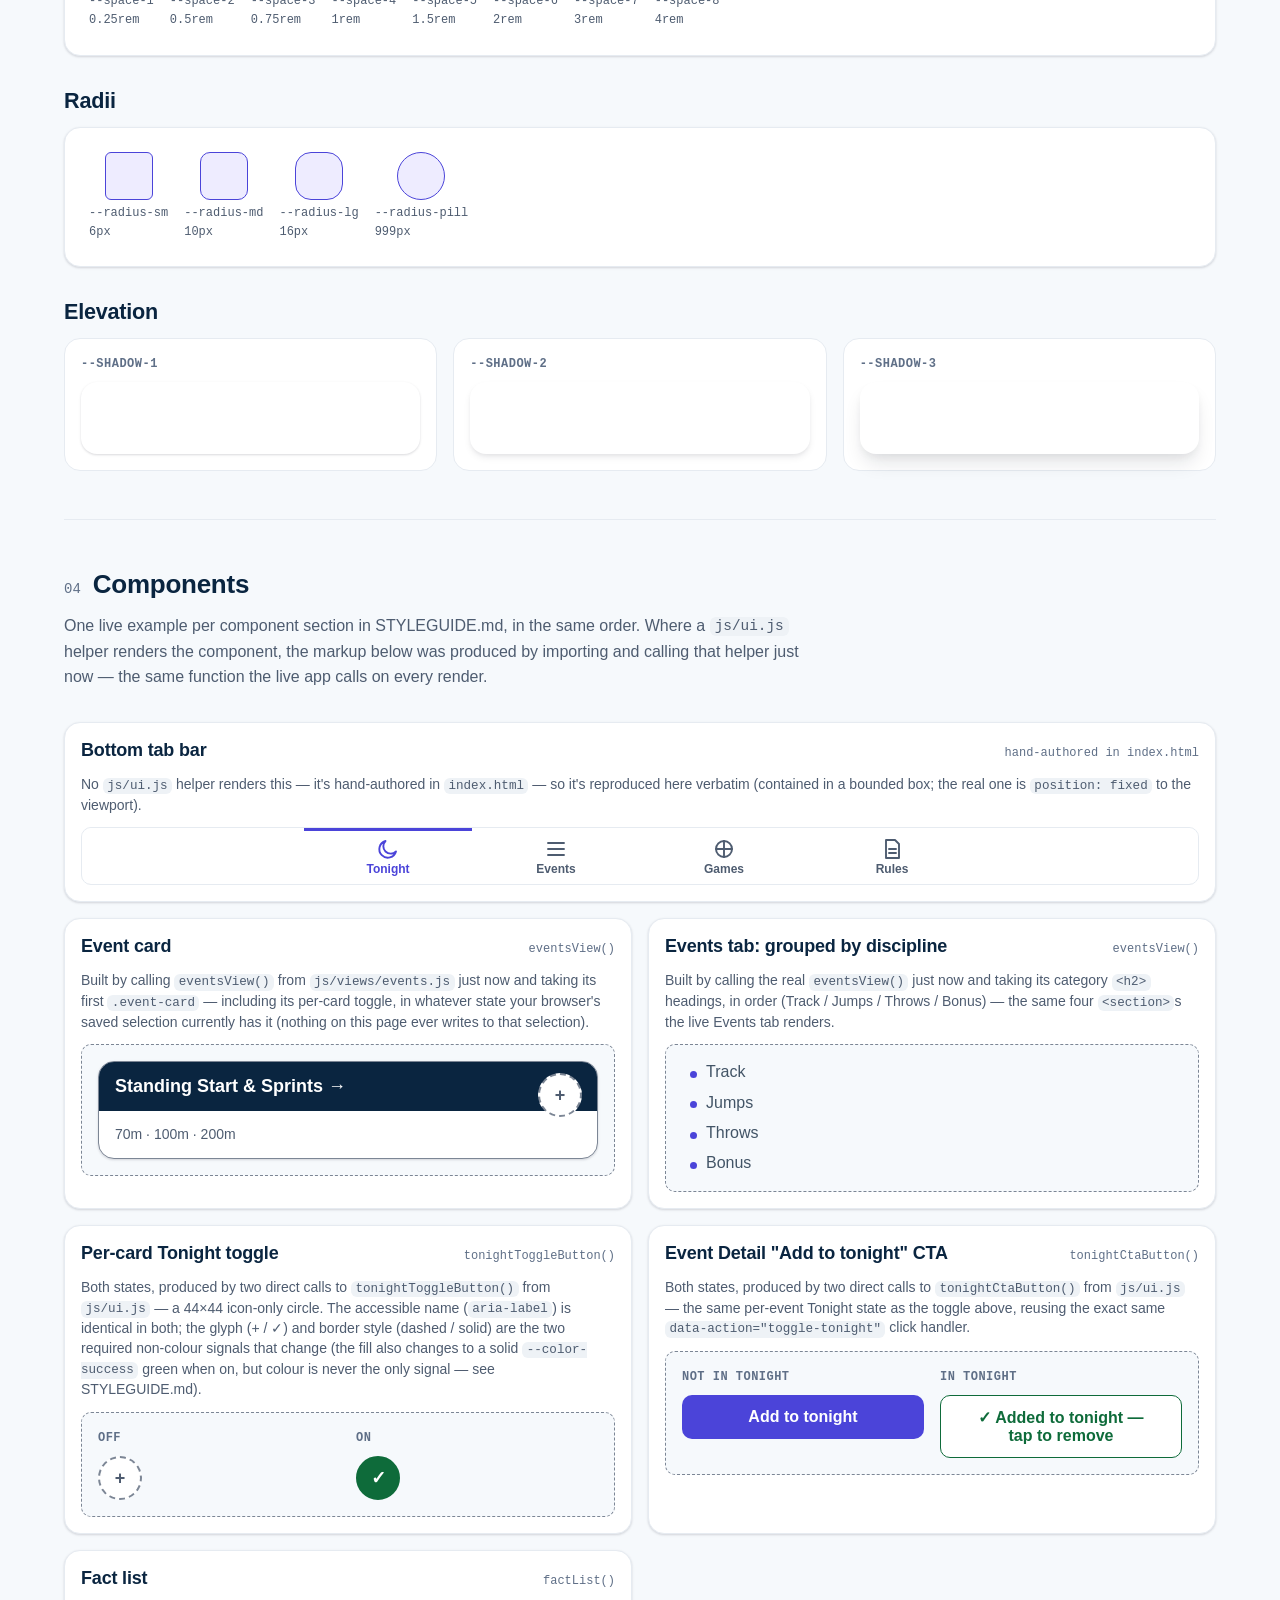
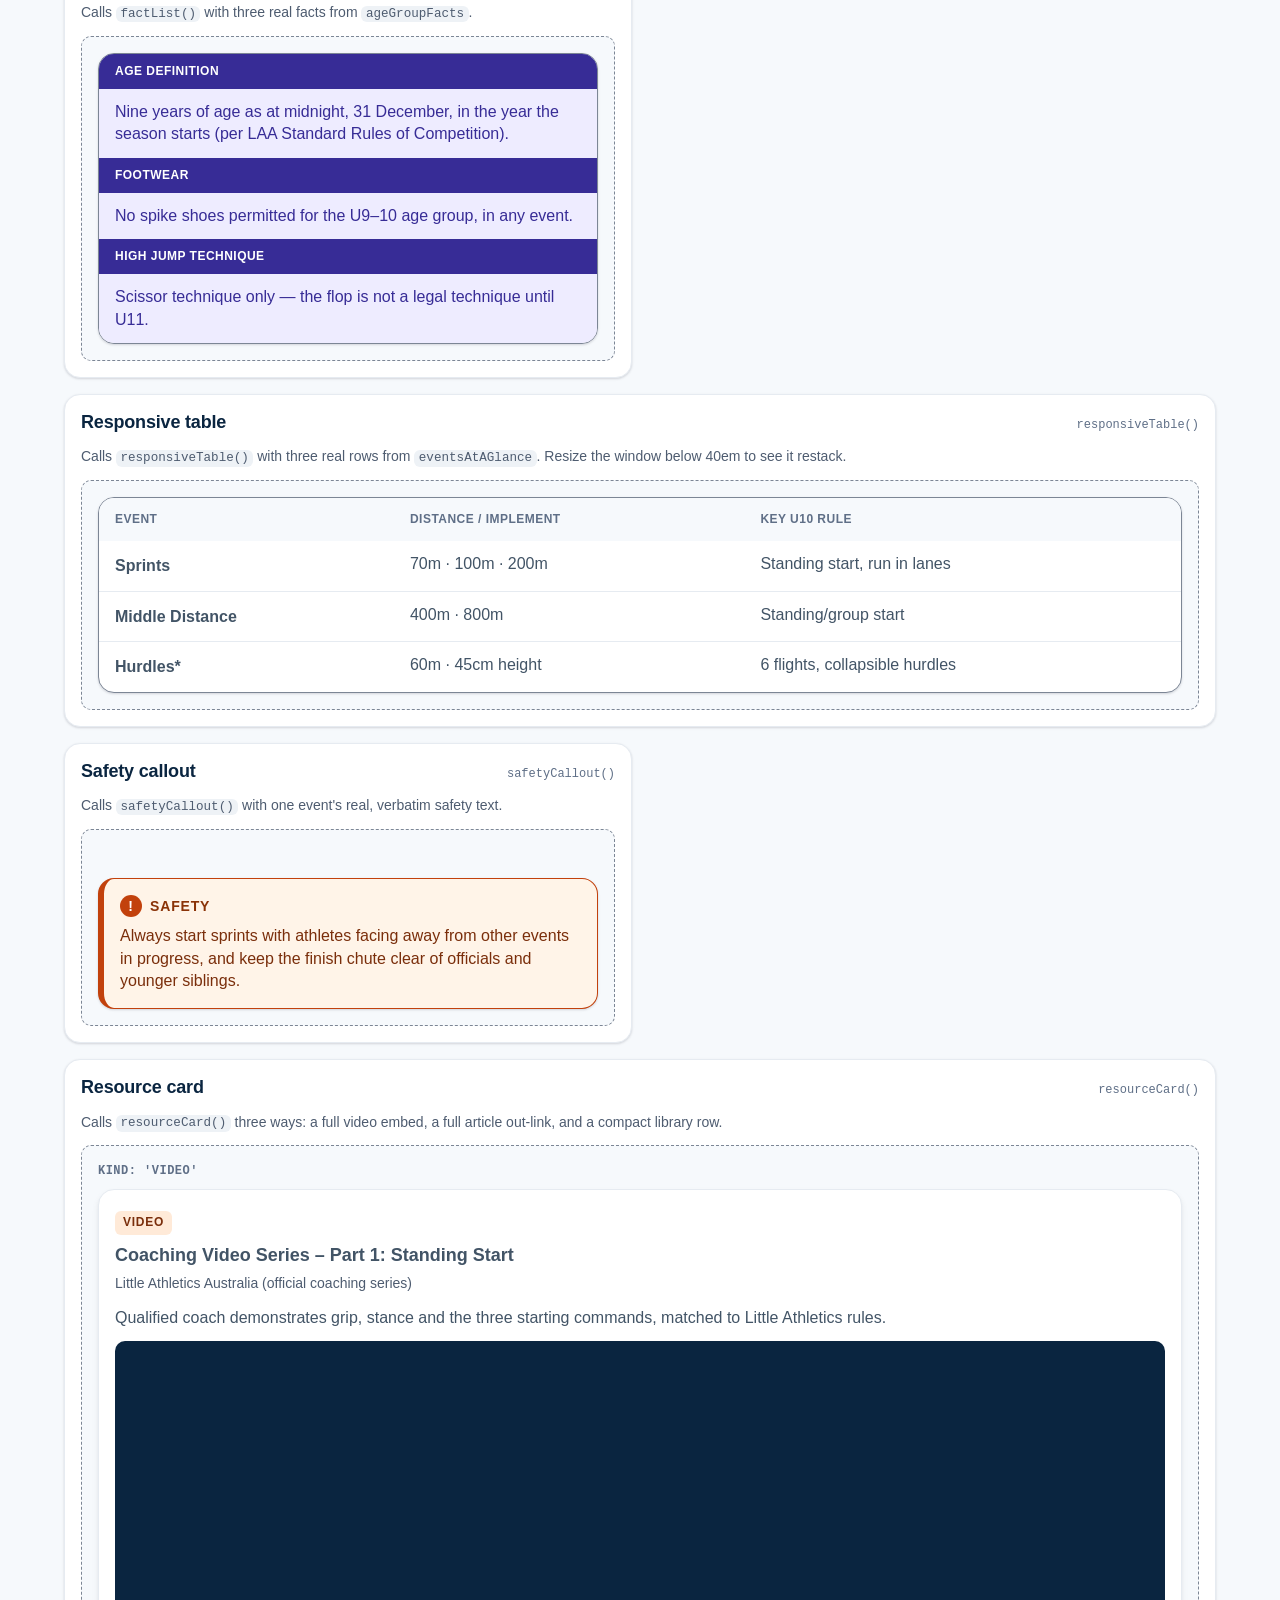
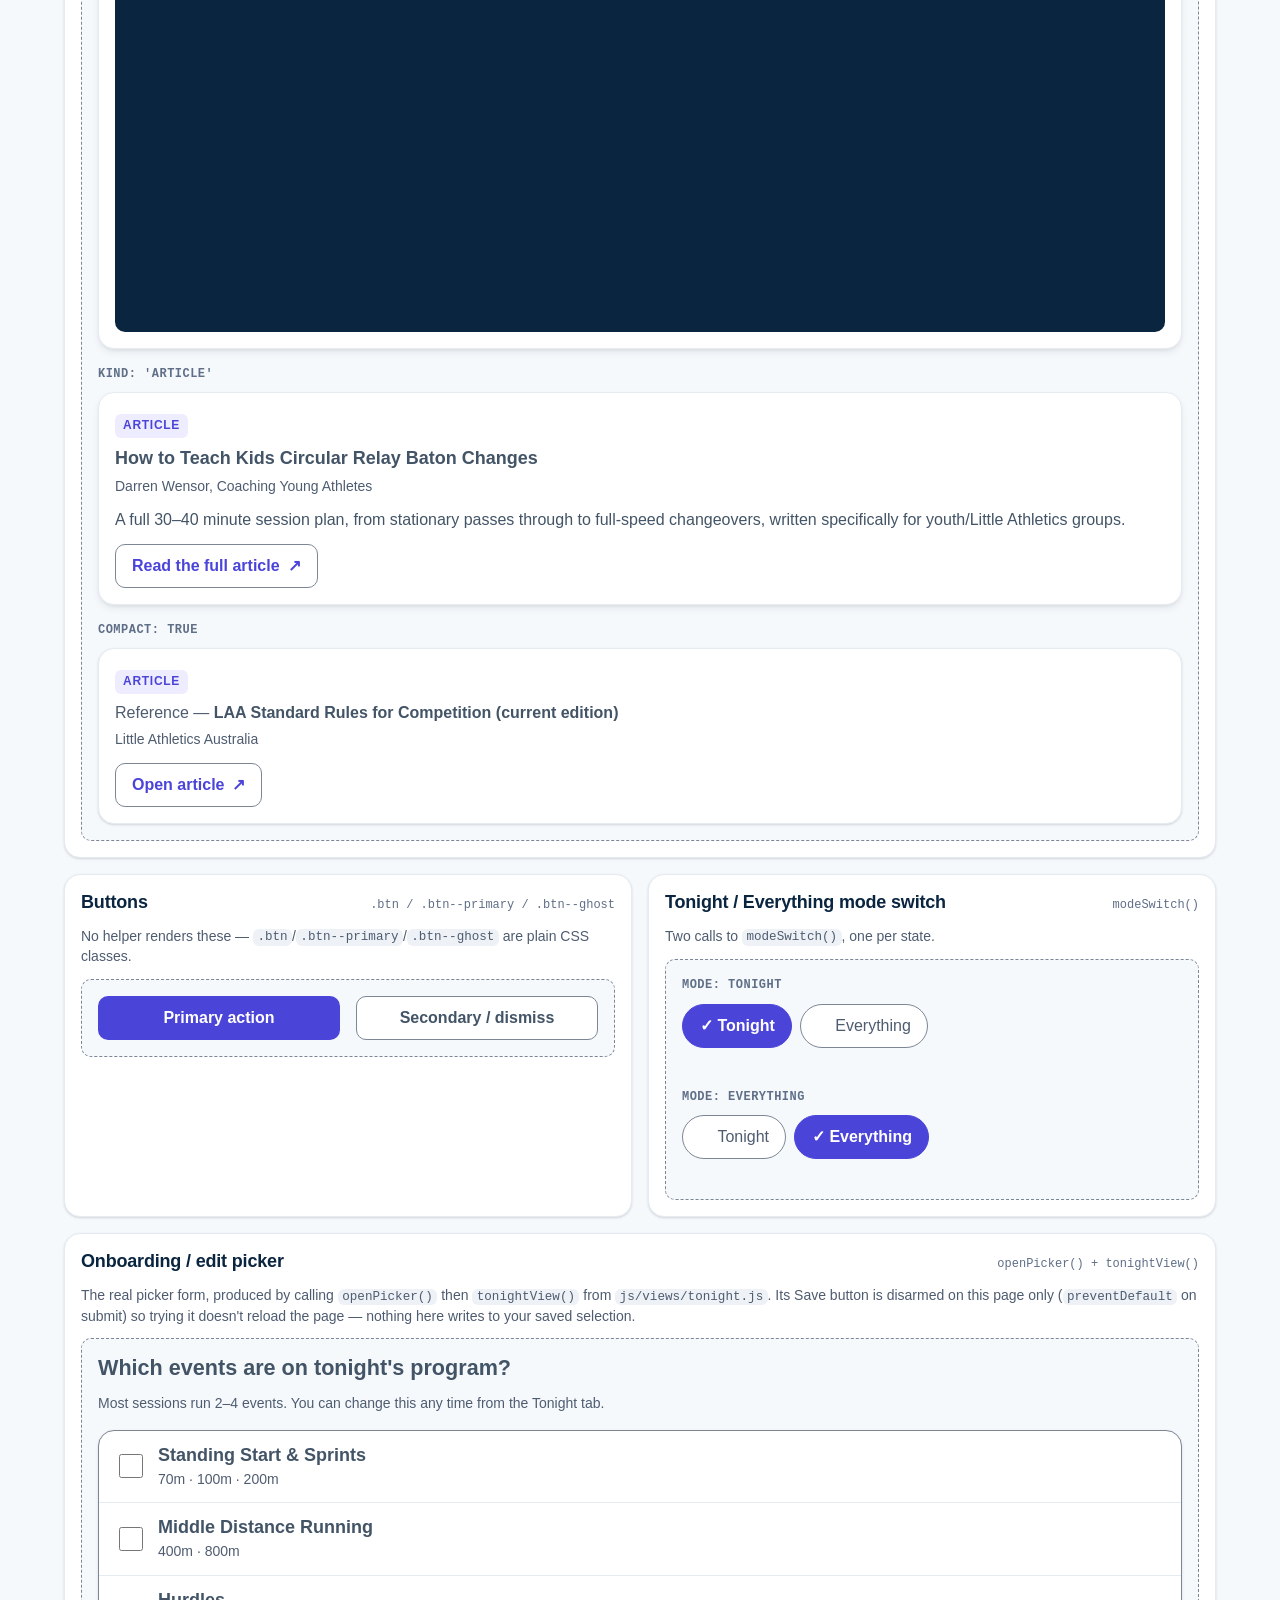
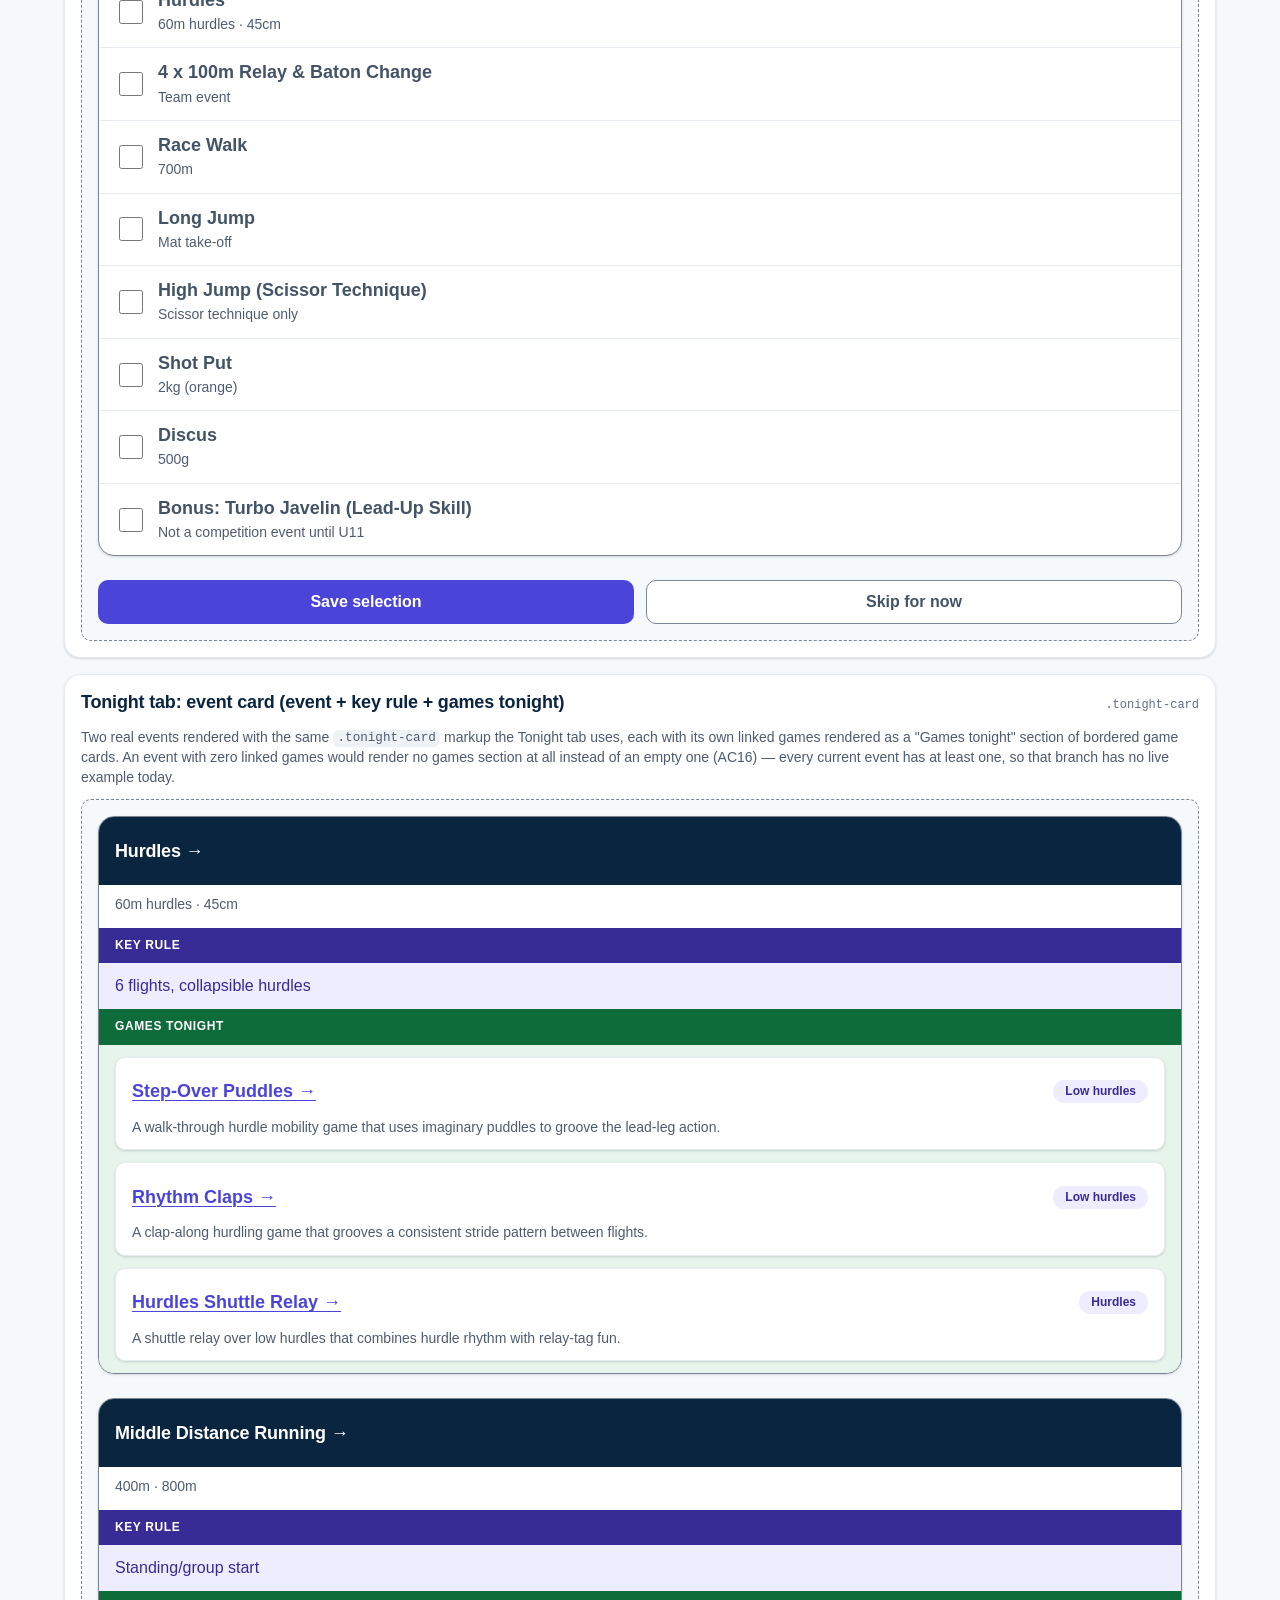
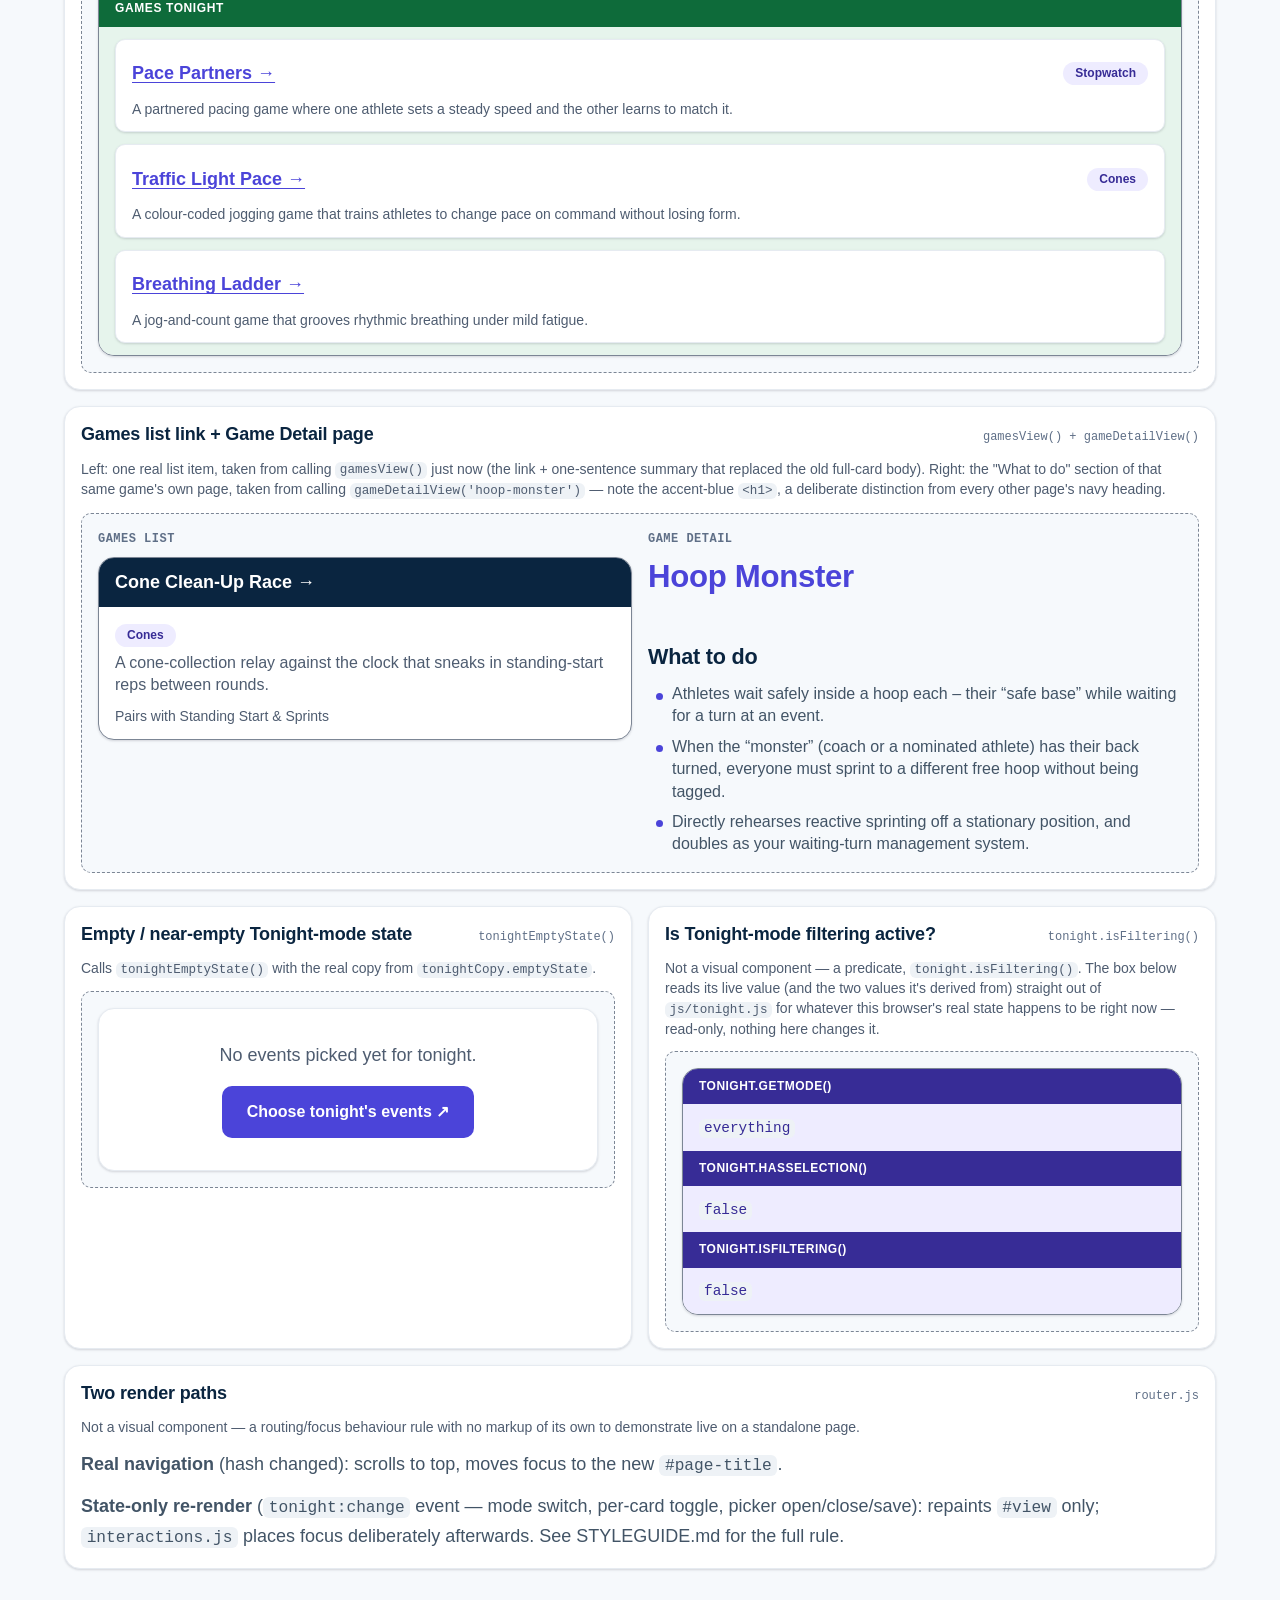
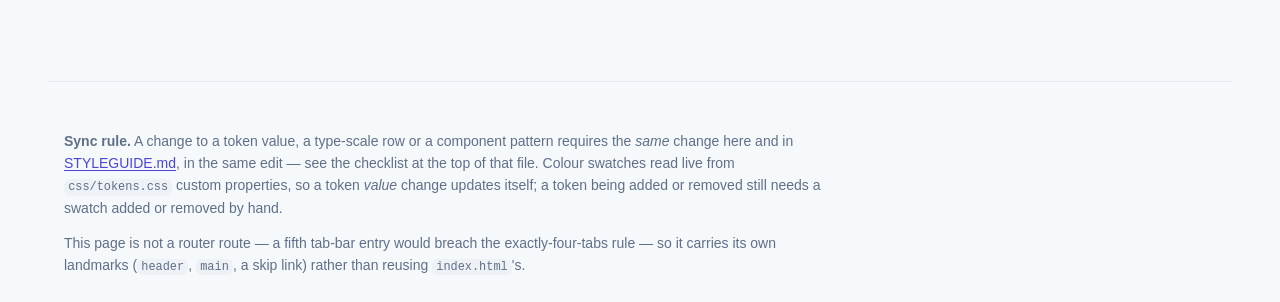
==== commit 97584373: "Drop game count from Tonight heading, remove page-title focus box "Games tonight" no longer shows a " ====
--- a/styleguide.html
+++ b/styleguide.html
@@ -659,7 +659,7 @@
           <p class="sg-tile__note">
             Two real events rendered with the same
             <code>.tonight-card</code> markup the Tonight tab uses, each
-            with its own linked games rendered as a "Games tonight (N)"
+            with its own linked games rendered as a "Games tonight"
             section of bordered game cards. An event with zero linked
             games would render no games section at all instead of an
             empty one (AC16) — every current event has at least one, so
@@ -1255,7 +1255,7 @@
             .join('');
           const gamesSection = linked.length
             ? `
-                <p class="tonight-card__section-head tonight-card__section-head--games">Games tonight (${linked.length})</p>
+                <p class="tonight-card__section-head tonight-card__section-head--games">Games tonight</p>
                 <div class="tonight-card__section-body tonight-card__section-body--games">
                   <ul class="tonight-card__game-list">${gameCards}</ul>
                 </div>`
--- a/css/base.css
+++ b/css/base.css
@@ -32,12 +32,22 @@
 }
 
 /*
-  The <h1> and <main> receive focus programmatically on route change. Keyboard
-  users get the ring (the browser sets :focus-visible for keyboard-initiated
+  <main> receives focus programmatically on route change. Keyboard users get
+  the ring (the browser sets :focus-visible for keyboard-initiated
   navigation); pointer users don't get a ring they didn't ask for.
 */
-#view:focus:not(:focus-visible),
-#page-title:focus:not(:focus-visible) {
+#view:focus:not(:focus-visible) {
+  outline: none;
+}
+
+/*
+  The <h1> also receives focus programmatically on route change (so screen
+  readers land on it), but never shows a visible ring — even for keyboard
+  navigation. Unlike #view, whose ring is a useful "you're now in the new
+  page's content" cue, a ring drawn around the page title reads as a boxed-in
+  heading rather than a focus cue, so it's suppressed unconditionally.
+*/
+#page-title:focus {
   outline: none;
 }
 
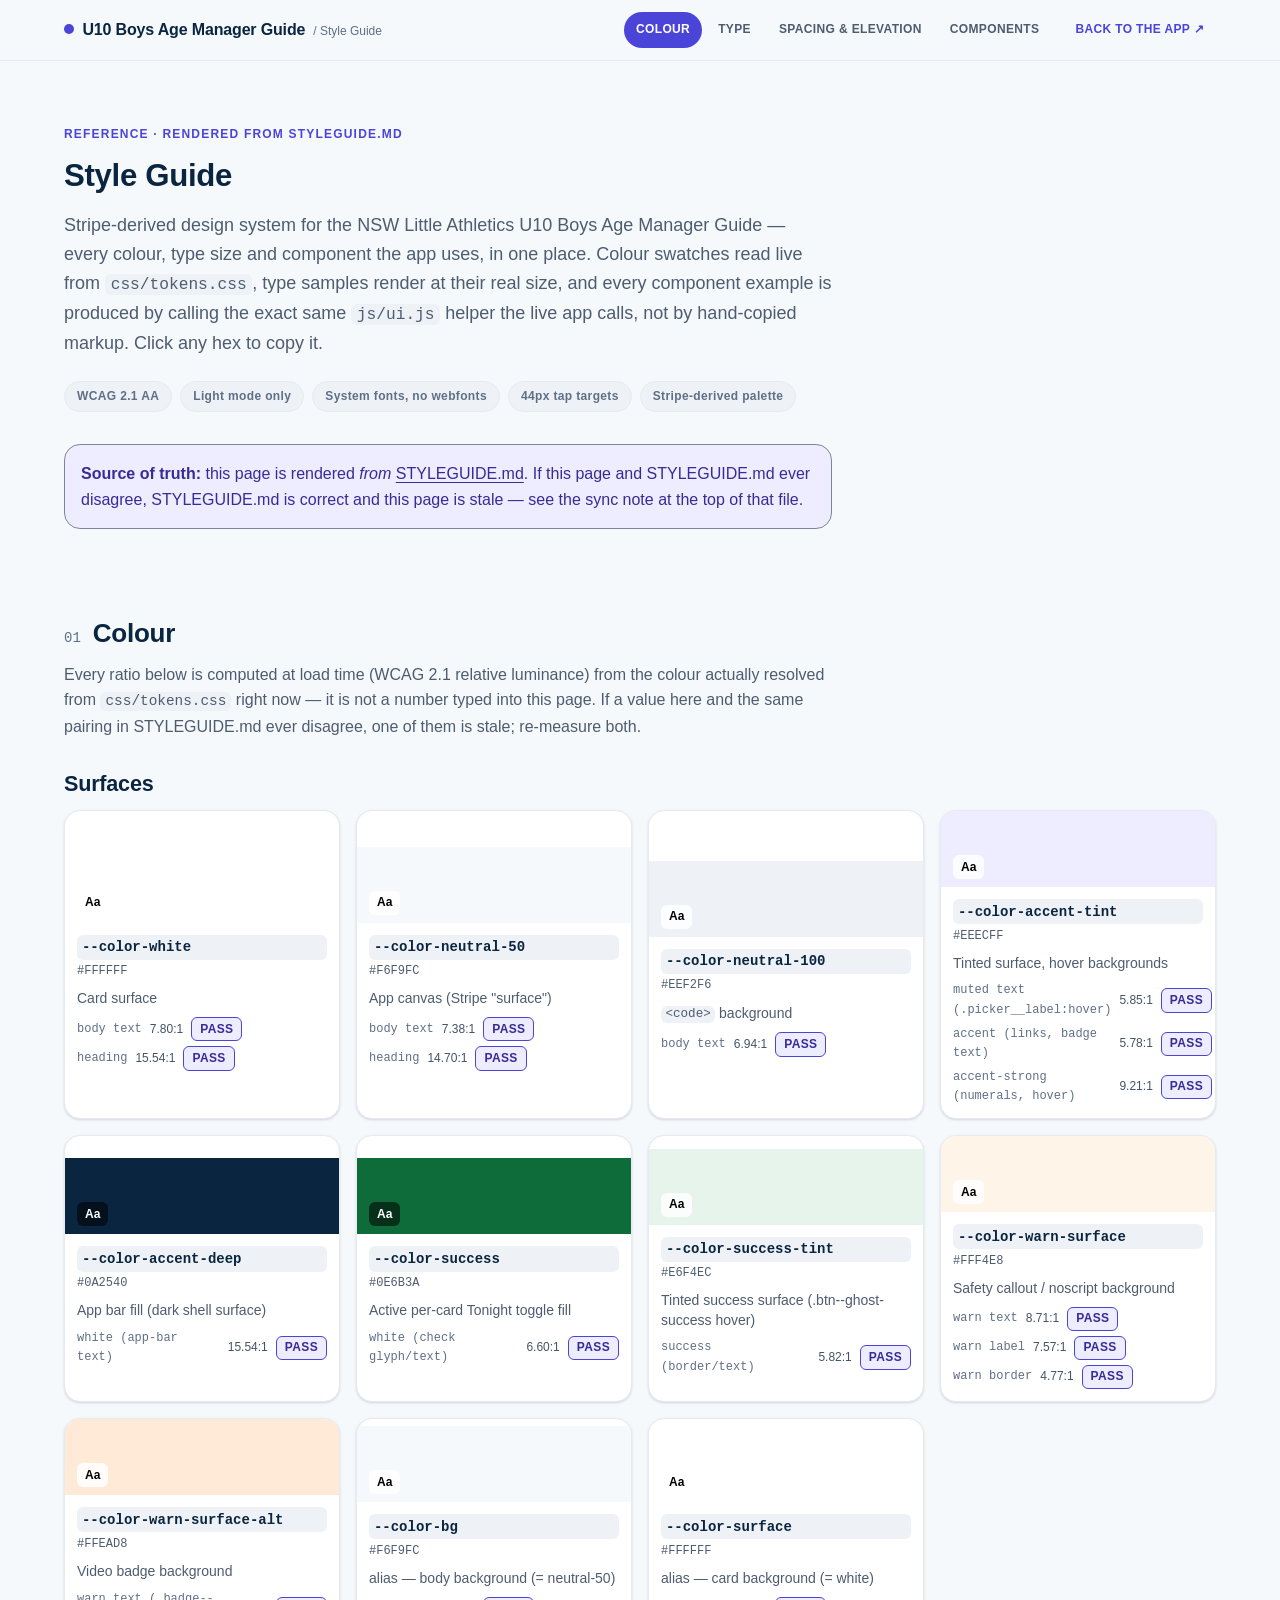
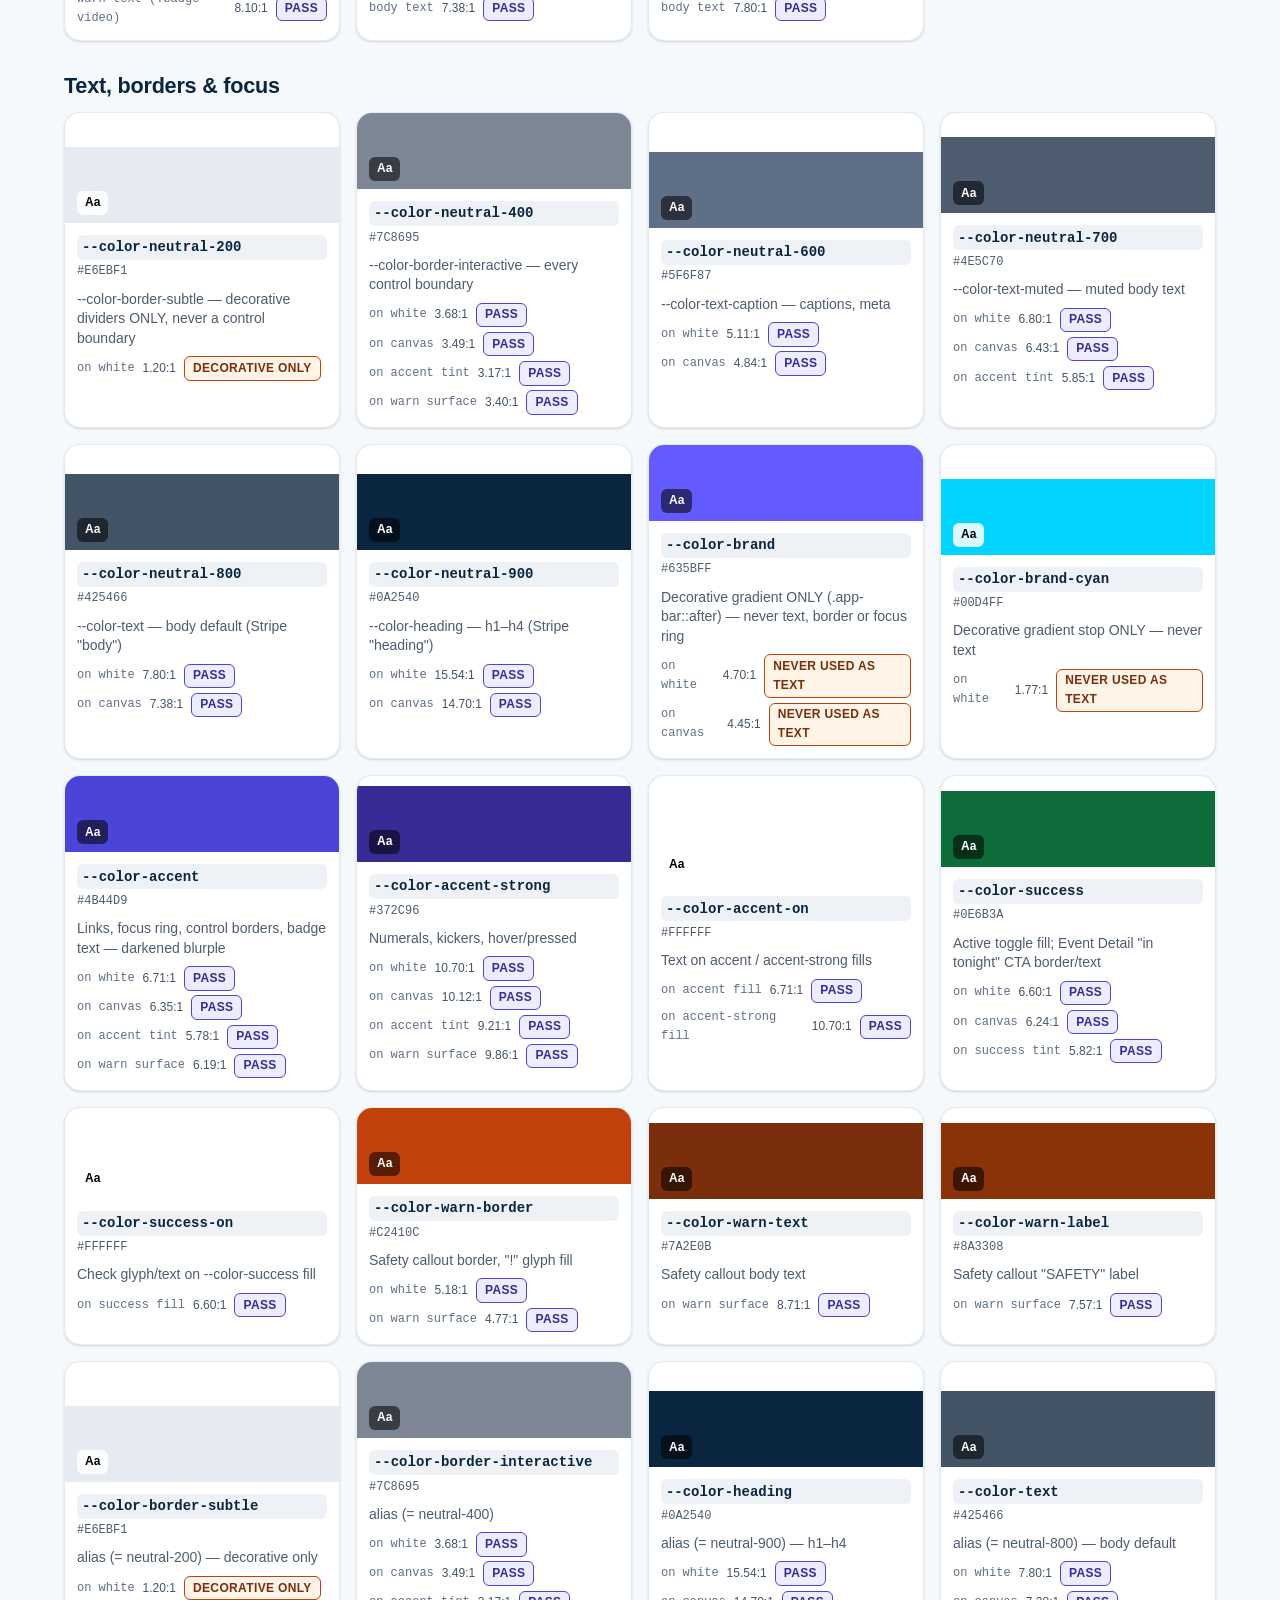
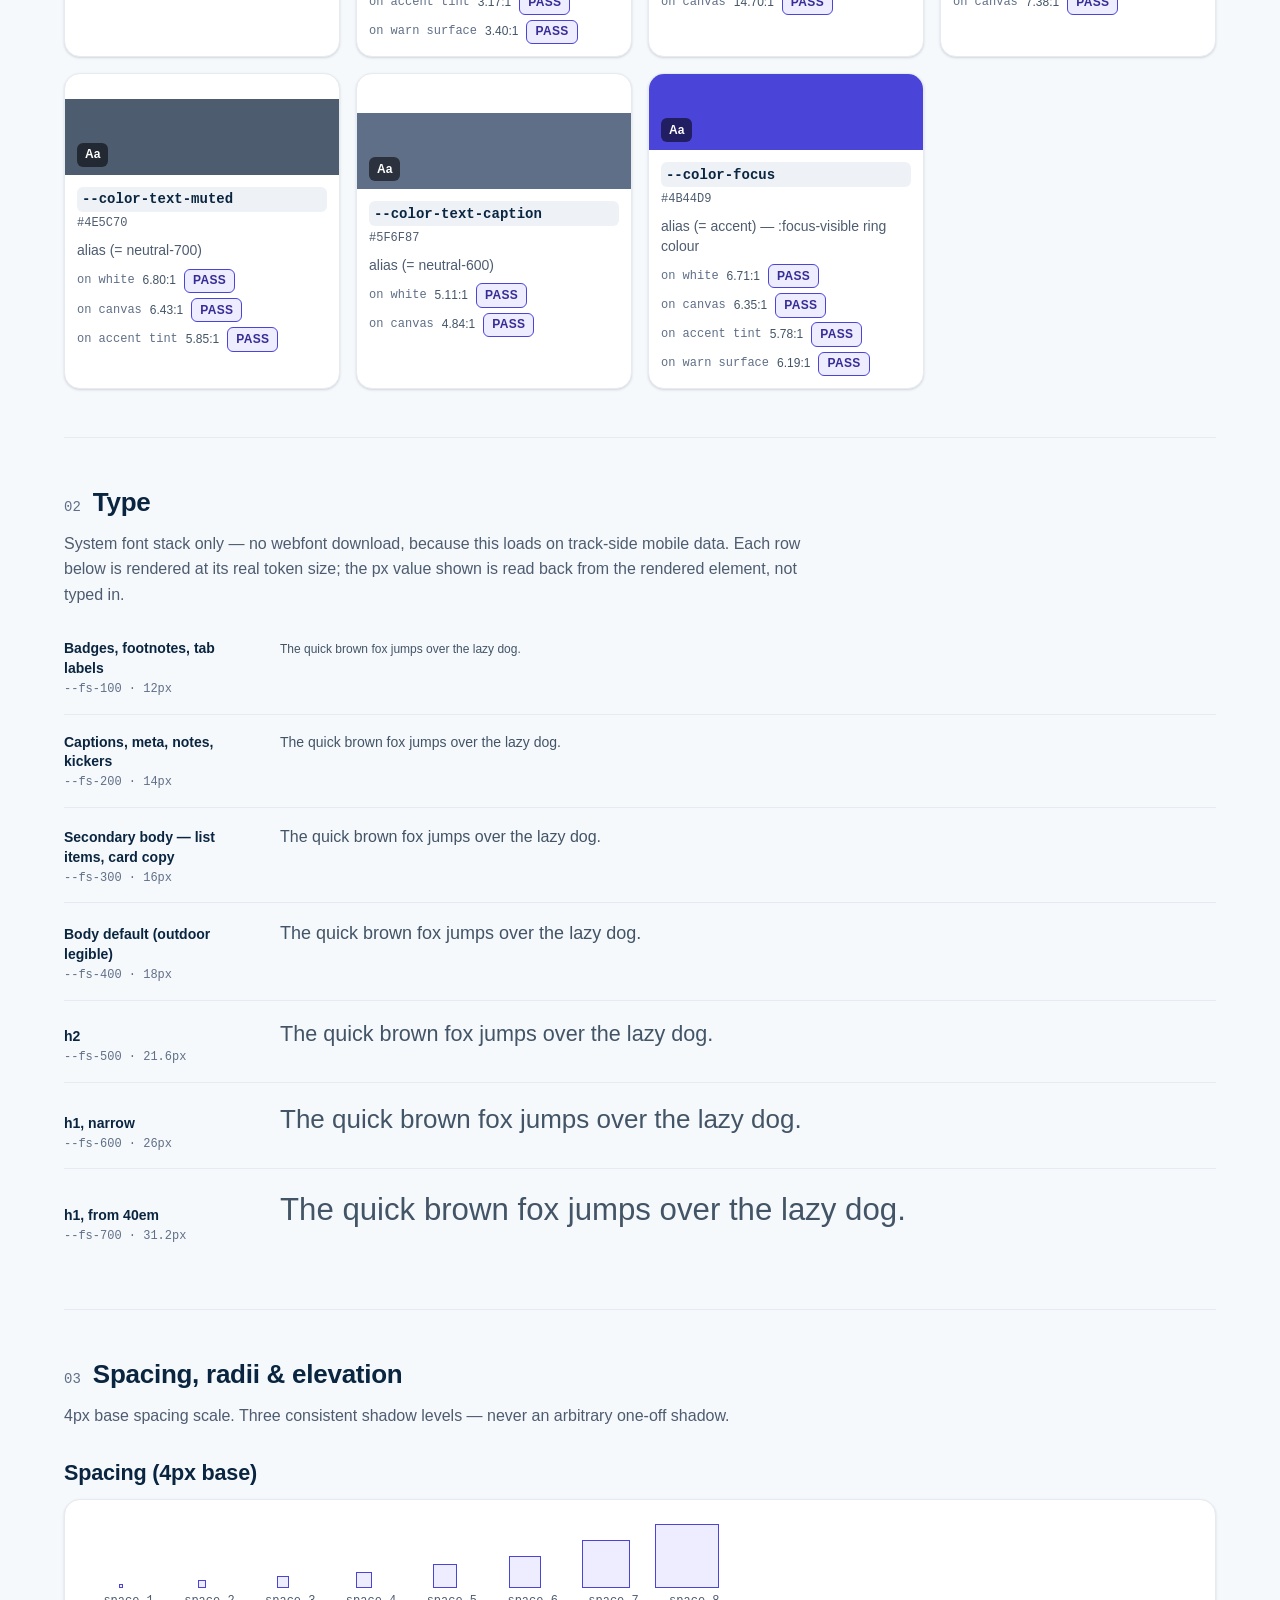
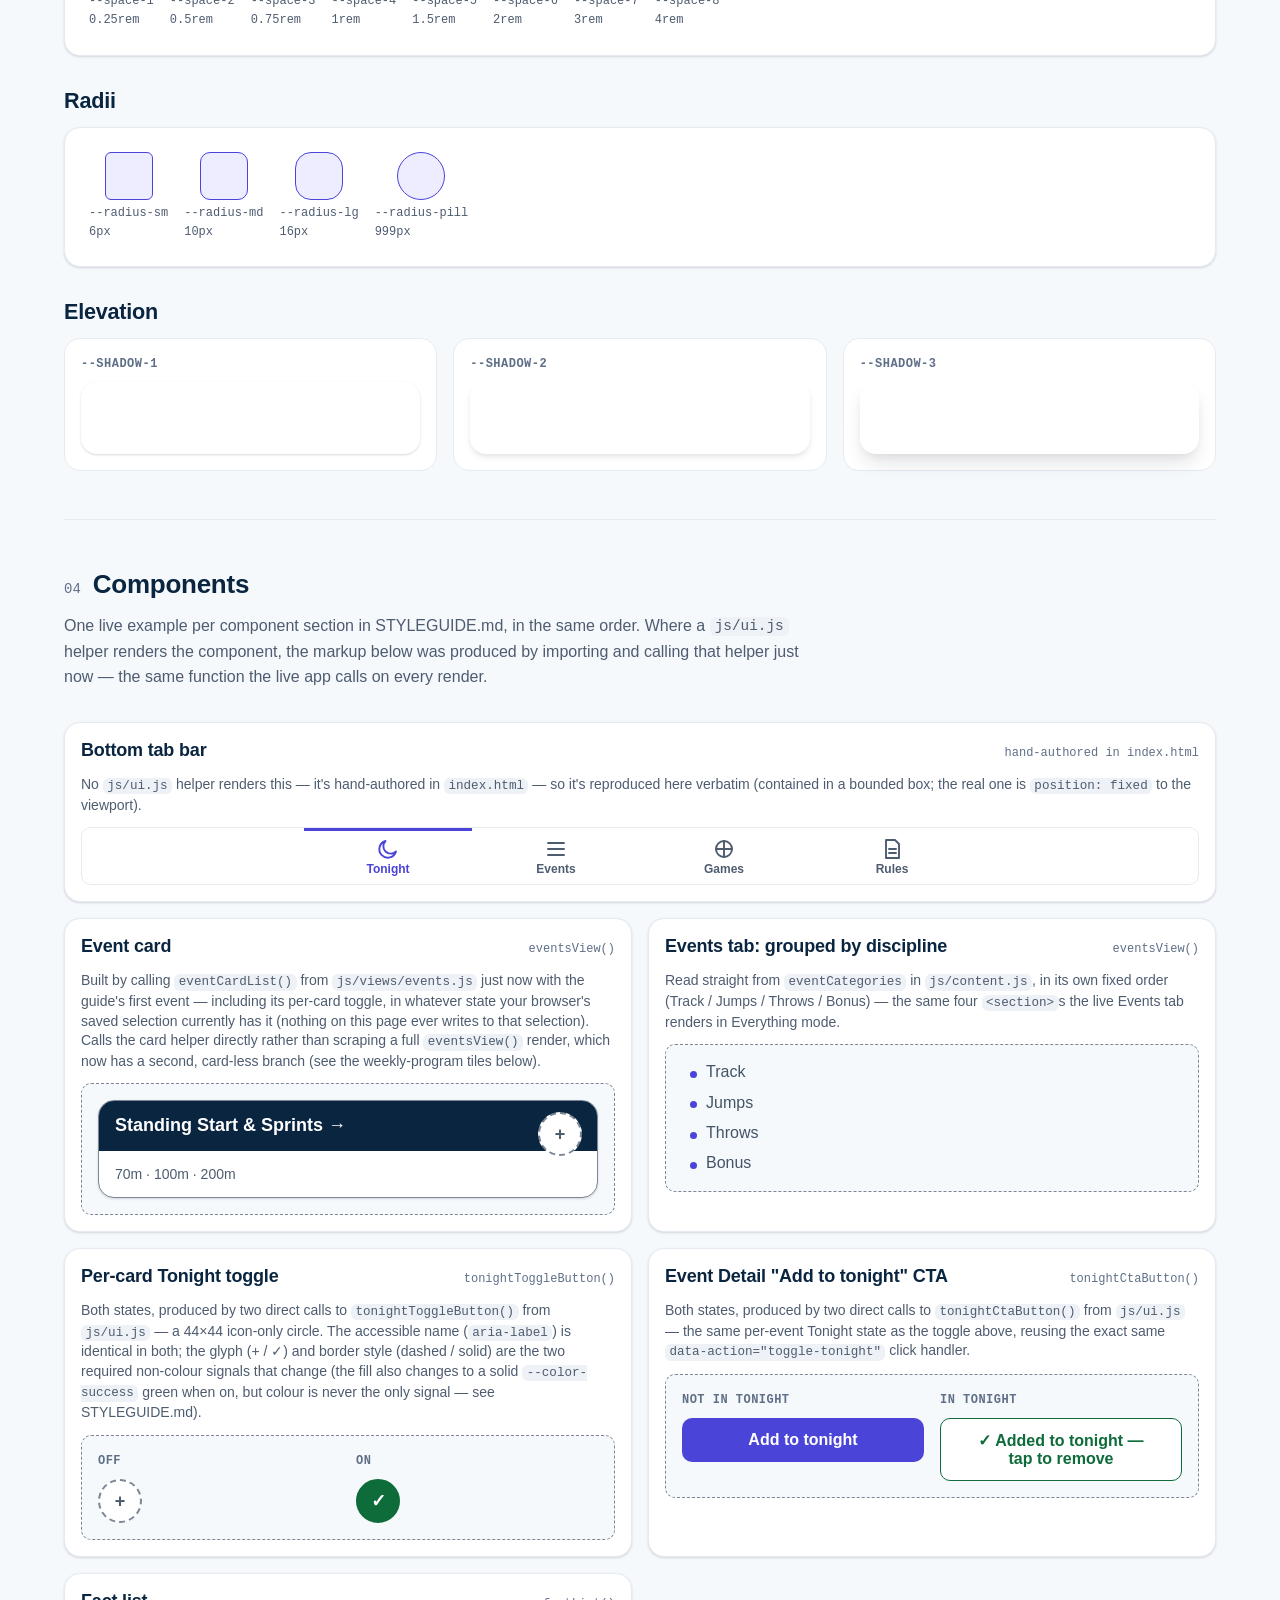
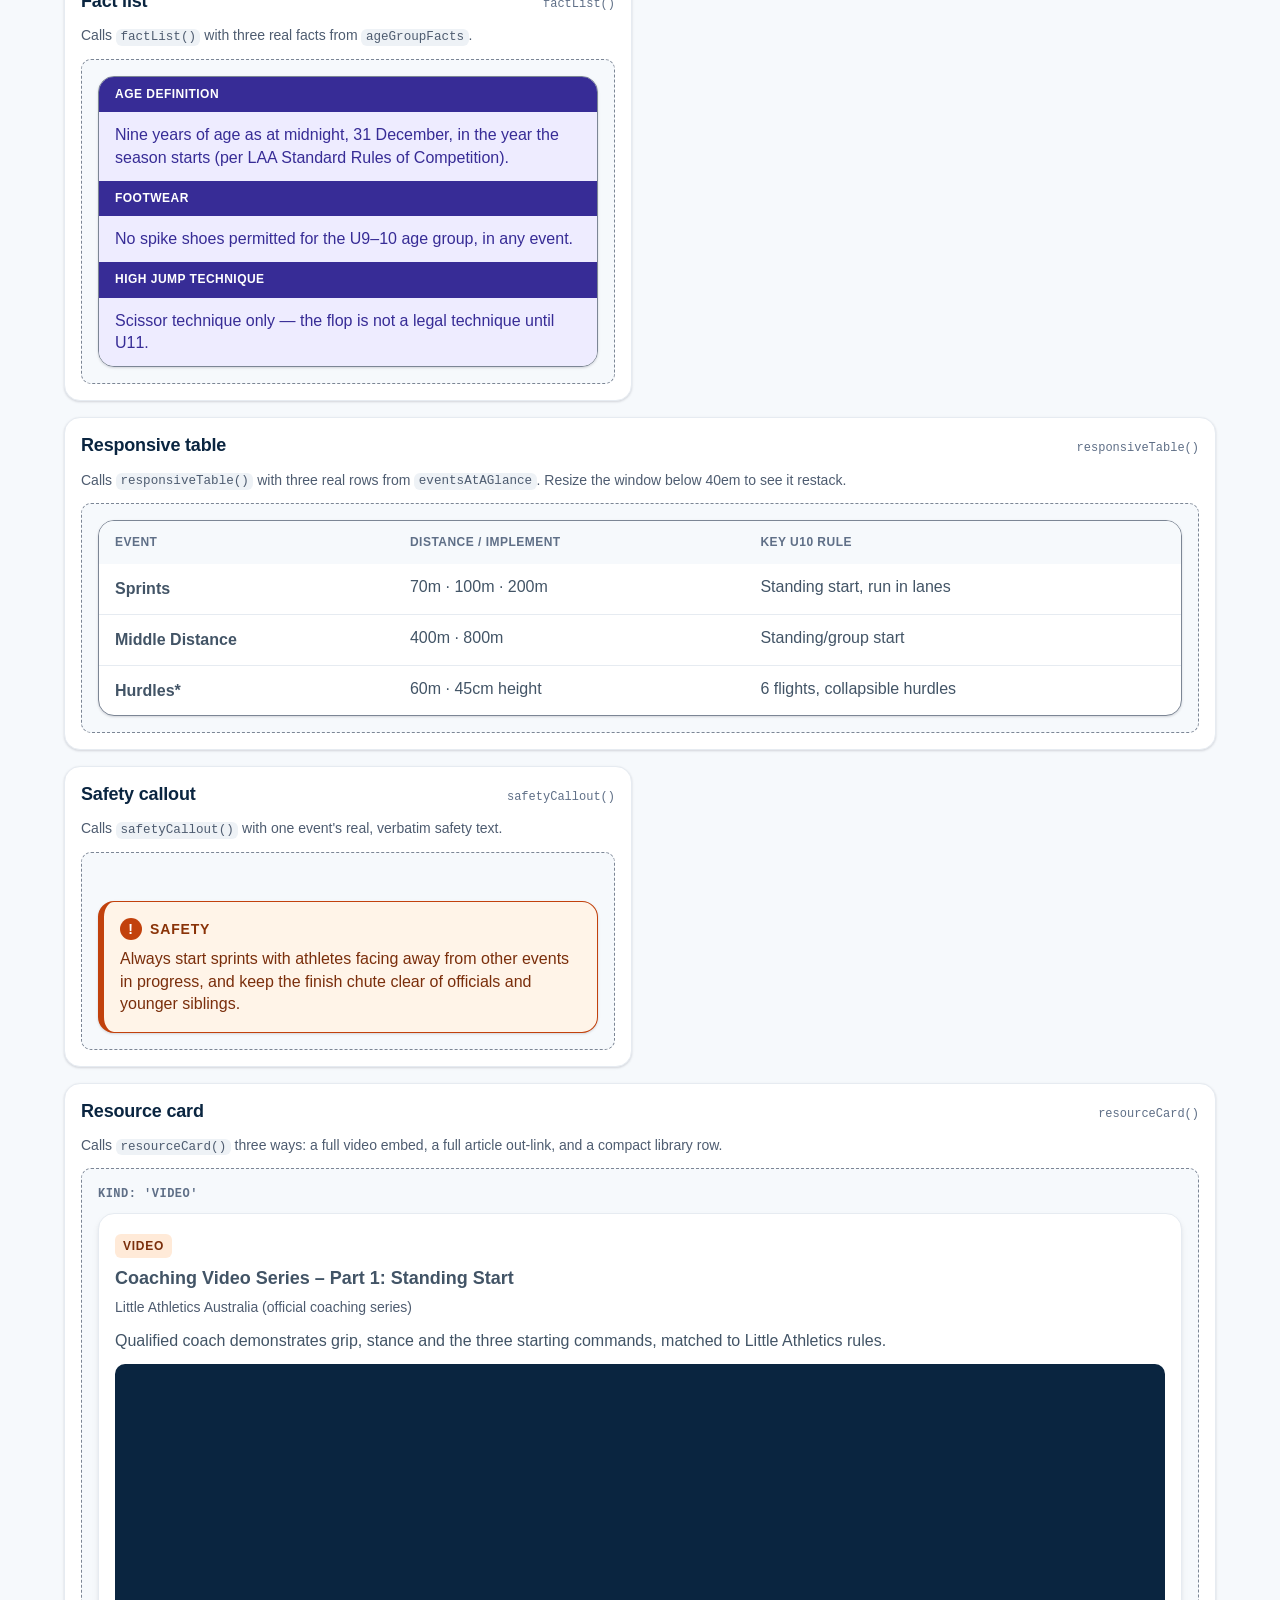
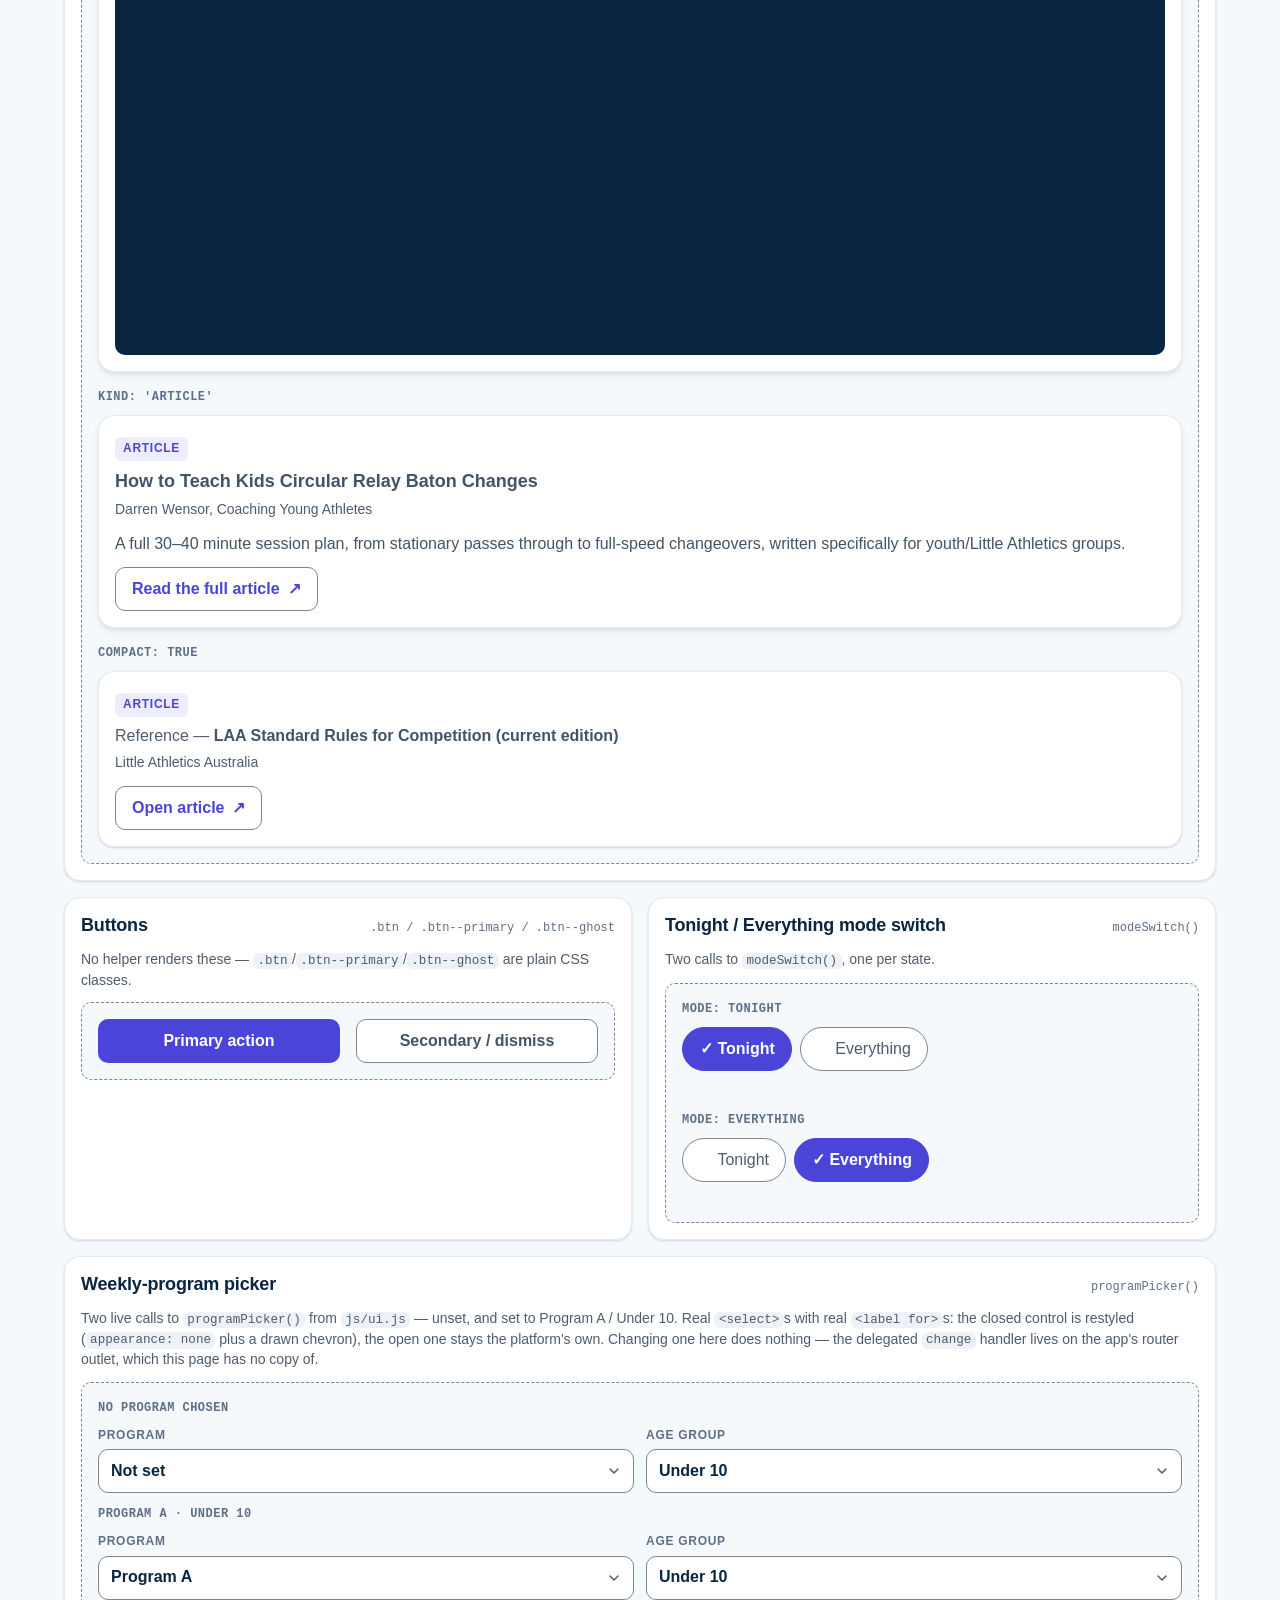
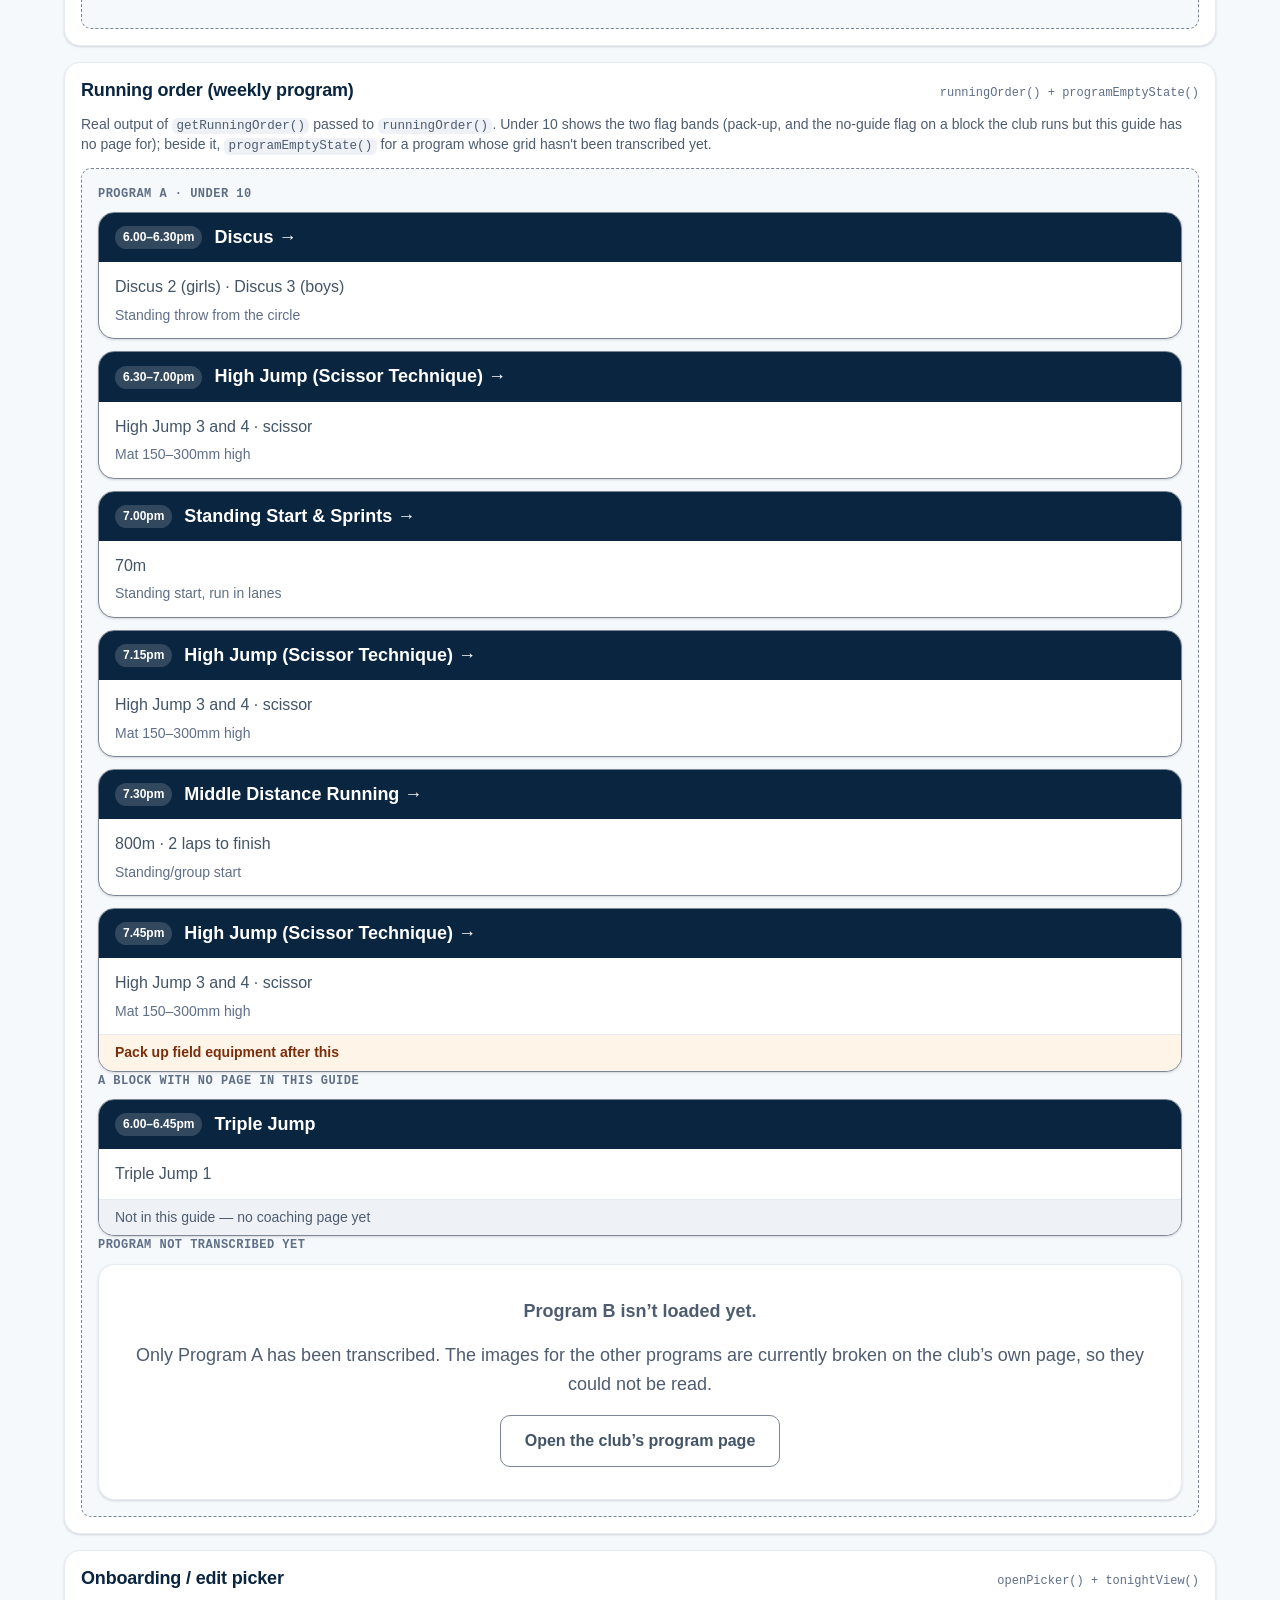
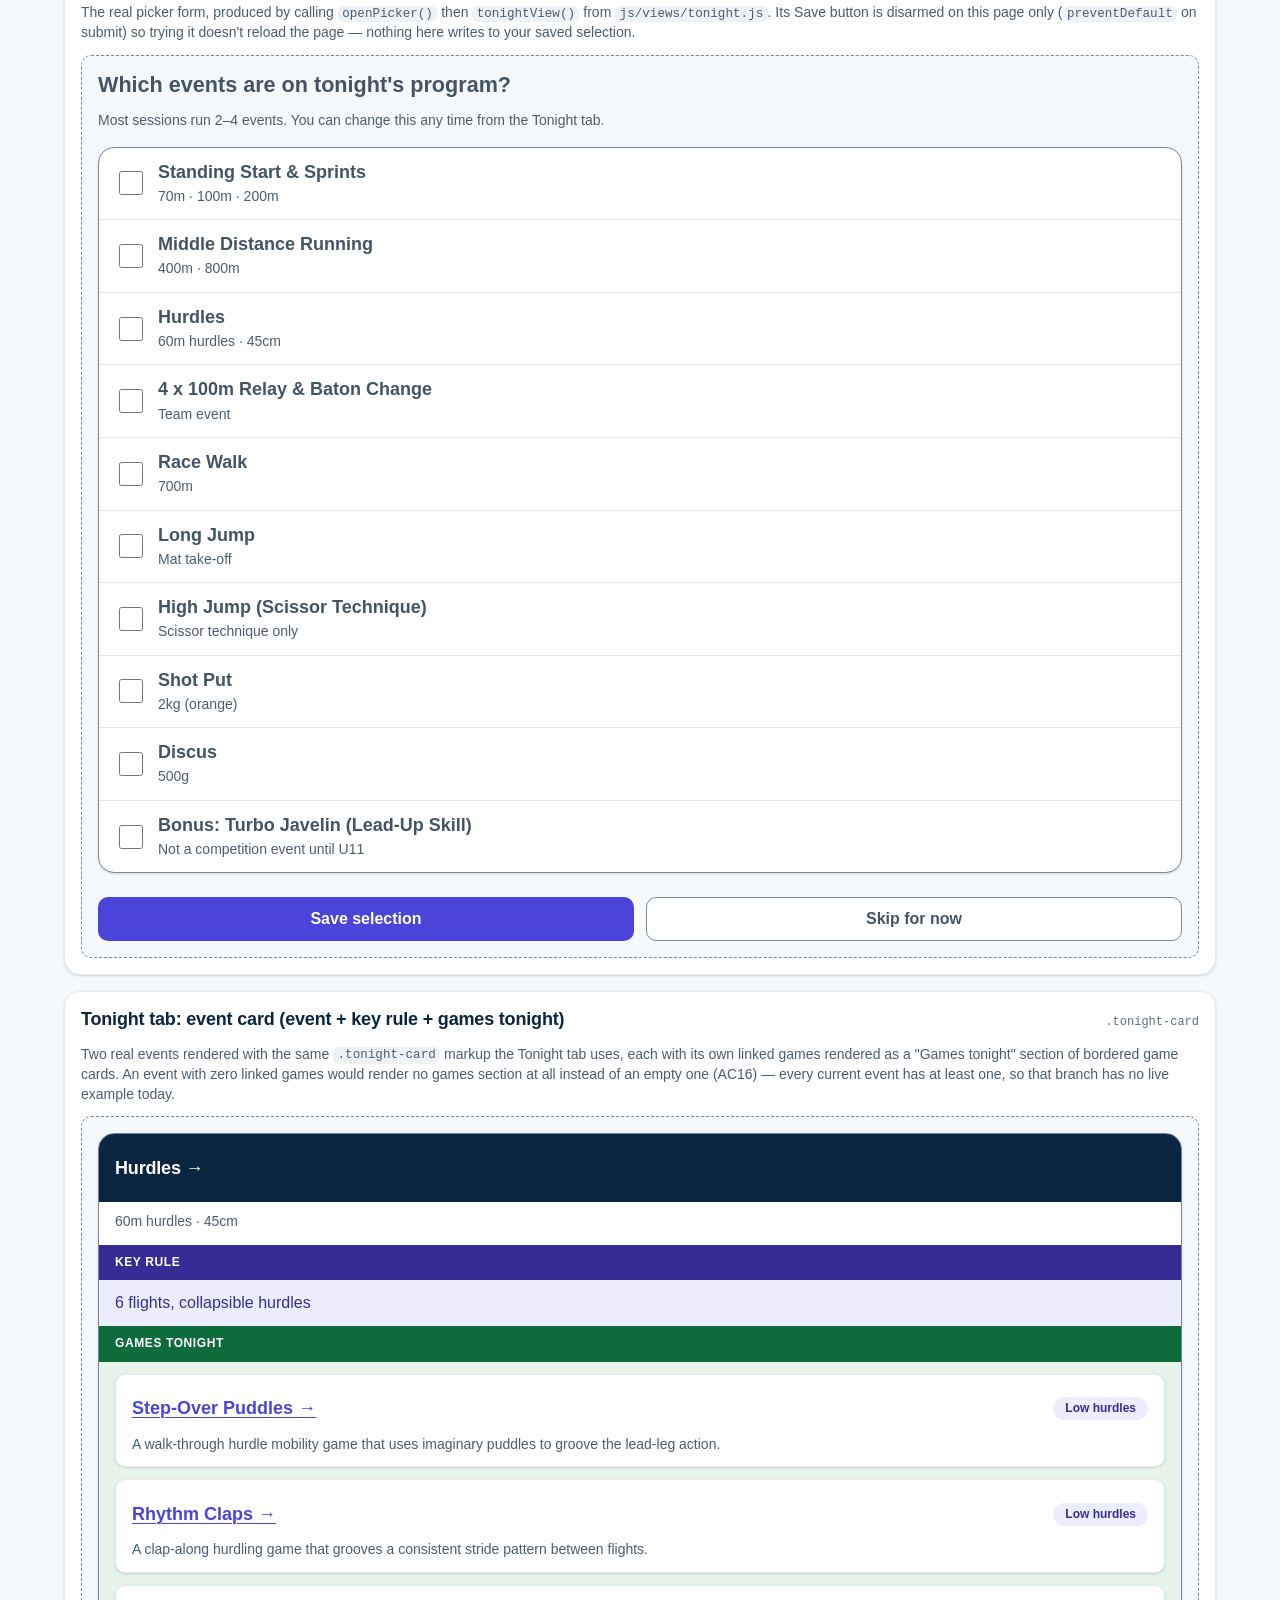
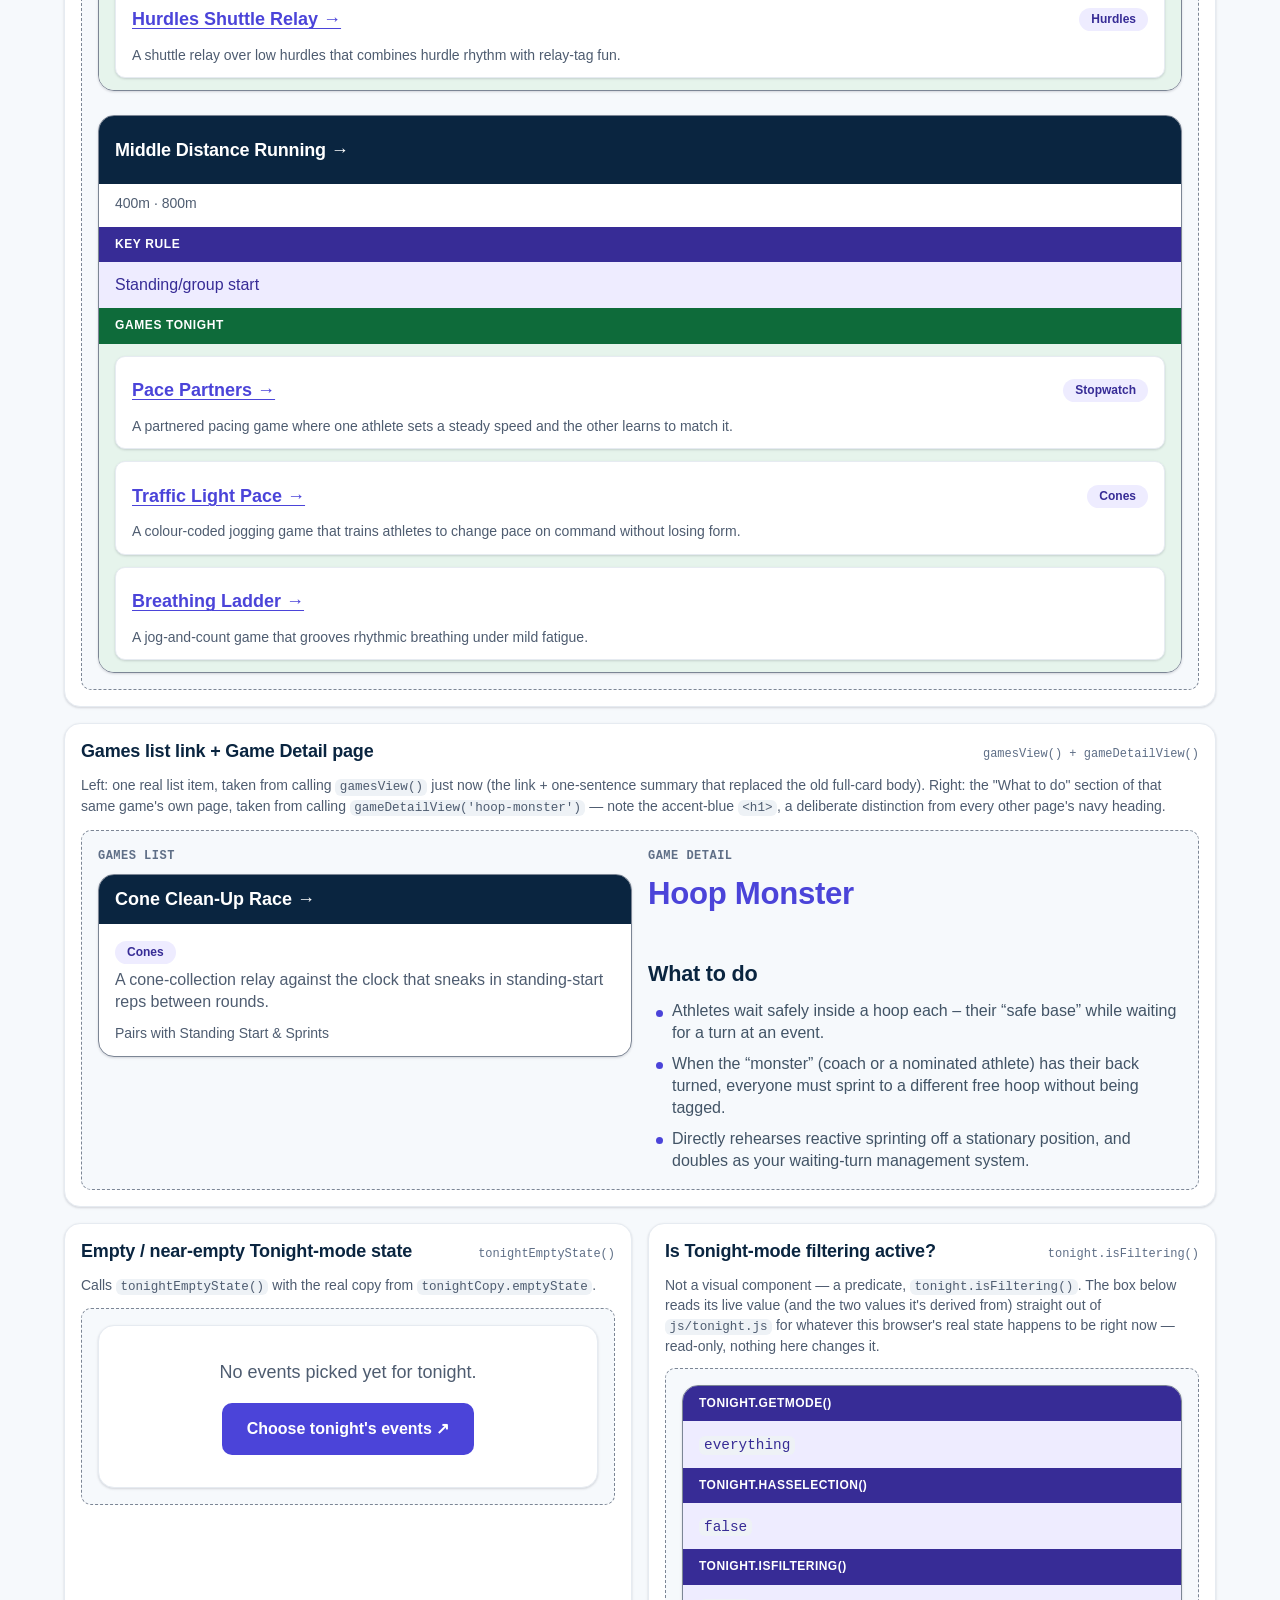
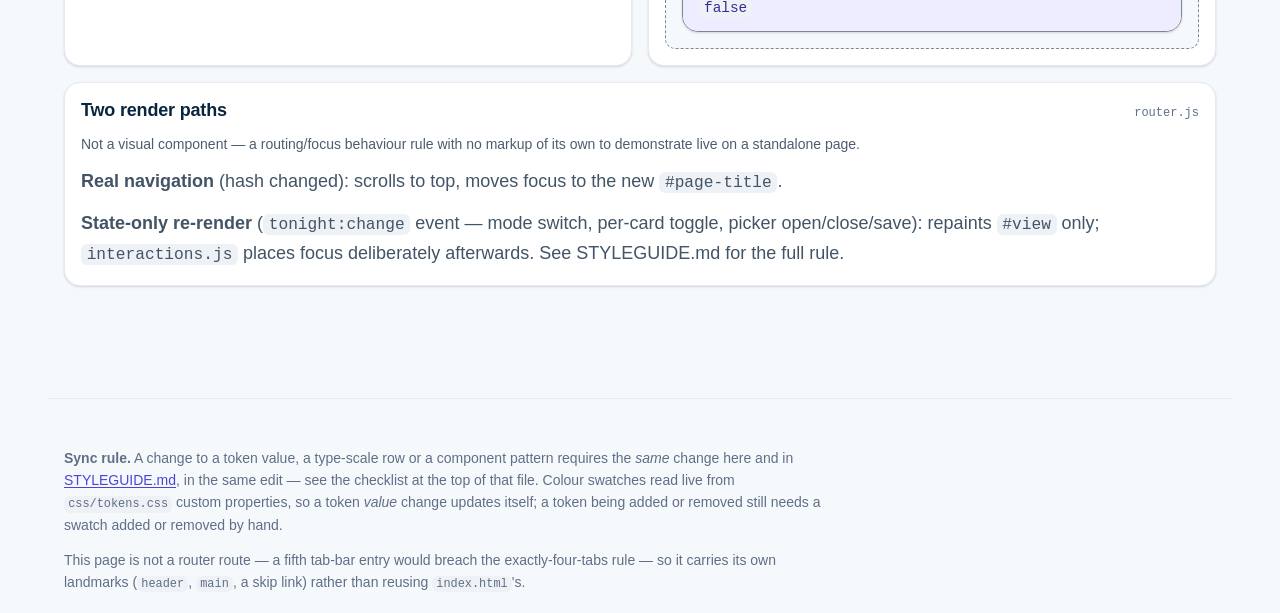
==== commit e6a97cbe: "Fill tonight's events from the club's weekly program The Events tab made the coach hand-tick ten che" ====
--- a/styleguide.html
+++ b/styleguide.html
@@ -552,11 +552,14 @@
         <article class="sg-tile">
           <div class="sg-tile__hd"><h3>Event card</h3><span class="sg-tile__spec">eventsView()</span></div>
           <p class="sg-tile__note">
-            Built by calling <code>eventsView()</code> from
-            <code>js/views/events.js</code> just now and taking its first
-            <code>.event-card</code> — including its per-card toggle, in
-            whatever state your browser's saved selection currently has it
-            (nothing on this page ever writes to that selection).
+            Built by calling <code>eventCardList()</code> from
+            <code>js/views/events.js</code> just now with the guide's first
+            event — including its per-card toggle, in whatever state your
+            browser's saved selection currently has it (nothing on this page
+            ever writes to that selection). Calls the card helper directly
+            rather than scraping a full <code>eventsView()</code> render,
+            which now has a second, card-less branch (see the weekly-program
+            tiles below).
           </p>
           <div class="sg-tile__stage" id="sg-event-card-demo"></div>
         </article>
@@ -564,10 +567,11 @@
         <article class="sg-tile">
           <div class="sg-tile__hd"><h3>Events tab: grouped by discipline</h3><span class="sg-tile__spec">eventsView()</span></div>
           <p class="sg-tile__note">
-            Built by calling the real <code>eventsView()</code> just now
-            and taking its category <code>&lt;h2&gt;</code> headings, in
-            order (Track / Jumps / Throws / Bonus) — the same four
-            <code>&lt;section&gt;</code>s the live Events tab renders.
+            Read straight from <code>eventCategories</code> in
+            <code>js/content.js</code>, in its own fixed order (Track /
+            Jumps / Throws / Bonus) — the same four
+            <code>&lt;section&gt;</code>s the live Events tab renders in
+            Everything mode.
           </p>
           <div class="sg-tile__stage" id="sg-event-categories-demo"></div>
         </article>
@@ -639,6 +643,34 @@
           <div class="sg-tile__hd"><h3>Tonight / Everything mode switch</h3><span class="sg-tile__spec">modeSwitch()</span></div>
           <p class="sg-tile__note">Two calls to <code>modeSwitch()</code>, one per state.</p>
           <div class="sg-tile__stage sg-tile__stage--row" id="sg-modeswitch-demo"></div>
+        </article>
+
+        <article class="sg-tile sg-tile--wide">
+          <div class="sg-tile__hd"><h3>Weekly-program picker</h3><span class="sg-tile__spec">programPicker()</span></div>
+          <p class="sg-tile__note">
+            Two live calls to <code>programPicker()</code> from
+            <code>js/ui.js</code> — unset, and set to Program&nbsp;A /
+            Under&nbsp;10. Real <code>&lt;select&gt;</code>s with real
+            <code>&lt;label for&gt;</code>s: the closed control is restyled
+            (<code>appearance: none</code> plus a drawn chevron), the open
+            one stays the platform's own. Changing one here does nothing —
+            the delegated <code>change</code> handler lives on the app's
+            router outlet, which this page has no copy of.
+          </p>
+          <div class="sg-tile__stage" id="sg-programpicker-demo"></div>
+        </article>
+
+        <article class="sg-tile sg-tile--wide">
+          <div class="sg-tile__hd"><h3>Running order (weekly program)</h3><span class="sg-tile__spec">runningOrder() + programEmptyState()</span></div>
+          <p class="sg-tile__note">
+            Real output of <code>getRunningOrder()</code> passed to
+            <code>runningOrder()</code>. Under&nbsp;10 shows the two flag
+            bands (pack-up, and the no-guide flag on a block the club runs
+            but this guide has no page for); beside it,
+            <code>programEmptyState()</code> for a program whose grid
+            hasn't been transcribed yet.
+          </p>
+          <div class="sg-tile__stage" id="sg-runningorder-demo"></div>
         </article>
 
         <article class="sg-tile sg-tile--wide">
@@ -748,6 +780,9 @@
       eventsAtAGlance,
       library,
       tonightCopy,
+      eventCategories,
+      weeklyProgram,
+      getRunningOrder,
       getResource
     } from './js/content.js';
     import {
@@ -757,12 +792,15 @@
       safetyCallout,
       resourceCard,
       modeSwitch,
+      programPicker,
+      runningOrder,
+      programEmptyState,
       tonightToggleButton,
       tonightCtaButton,
       tonightEmptyState
     } from './js/ui.js';
     import * as tonight from './js/tonight.js';
-    import { eventsView } from './js/views/events.js';
+    import { eventsView, eventCardList } from './js/views/events.js';
     import { gamesView } from './js/views/games.js';
     import { gameDetailView } from './js/views/gameDetail.js';
     import { openPicker, tonightView } from './js/views/tonight.js';
@@ -1088,9 +1126,14 @@
     // per-card toggle carries the same content-derived id the toggle demo
     // below also produces for the same event, so its ids are namespaced too
     // (see withUniqueIds above).
+    // Calls eventCardList() directly rather than scraping a full
+    // eventsView() render: with a weekly program chosen, eventsView()
+    // renders a running order and contains no .event-card at all, so the
+    // old scrape produced an empty tile for anyone whose saved state had
+    // one. See eventCardList()'s doc comment in js/views/events.js.
     {
       const tmp = document.createElement('div');
-      tmp.innerHTML = eventsView().html;
+      tmp.innerHTML = eventCardList(events.slice(0, 1));
       const card = tmp.querySelector('.event-card');
       if (card) {
         card.querySelectorAll('[id]').forEach((el) => {
@@ -1103,15 +1146,16 @@
       document.getElementById('sg-event-card-demo').appendChild(wrap);
     }
 
-    // Events tab: grouped by discipline — real output of eventsView(), just
-    // the four category <h2> headings (each section's own row list is
-    // already demoed above under "Event card").
+    // Events tab: grouped by discipline — the four category names, read
+    // straight from content.js's eventCategories in its own fixed order
+    // (each section's own row list is already demoed above under "Event
+    // card"). Read from the data rather than scraped from an eventsView()
+    // render for the same reason as the tile above.
     {
-      const tmp = document.createElement('div');
-      tmp.innerHTML = eventsView().html;
-      const headings = Array.from(tmp.querySelectorAll('.event-category-kicker')).map((h) => h.textContent);
       document.getElementById('sg-event-categories-demo').innerHTML =
-        `<ol class="bullets">${headings.map((h) => `<li>${esc(h)}</li>`).join('')}</ol>`;
+        `<ol class="bullets">${eventCategories
+          .map((c) => `<li>${esc(c.name)}</li>`)
+          .join('')}</ol>`;
     }
 
     // Games list link + Game Detail page — real output of gamesView() (one
@@ -1200,6 +1244,38 @@
     document.getElementById('sg-modeswitch-demo').innerHTML = `
       <div><span class="sg-demo-label">mode: tonight</span>${withUniqueIds(modeSwitch('tonight'), 'mode-demo-tonight')}</div>
       <div><span class="sg-demo-label">mode: everything</span>${withUniqueIds(modeSwitch('everything'), 'mode-demo-everything')}</div>`;
+
+    // Weekly-program picker — both states, from two direct calls.
+    // programPicker() emits fixed ids (program-select / age-select), so two
+    // calls emit each id twice; namespace per call (see withUniqueIds).
+    document.getElementById('sg-programpicker-demo').innerHTML = `
+      <div><span class="sg-demo-label">no program chosen</span>${withUniqueIds(
+        programPicker({ programId: null, ageId: weeklyProgram.defaultAgeId }),
+        'prog-demo-unset'
+      )}</div>
+      <div><span class="sg-demo-label">Program A · Under 10</span>${withUniqueIds(
+        programPicker({ programId: 'A', ageId: '10' }),
+        'prog-demo-set'
+      )}</div>`;
+
+    // Running order — the real Under 10 night for Program A, plus one block
+    // from an older age group that has no page in this guide (so the
+    // no-guide flag is shown), and the not-transcribed empty state.
+    {
+      const u10 = getRunningOrder('A', weeklyProgram.defaultAgeId);
+      const u12 = getRunningOrder('A', '12');
+      const noGuideBlock = u12.blocks.filter((b) => !b.slug).slice(0, 1);
+      document.getElementById('sg-runningorder-demo').innerHTML = `
+        <div><span class="sg-demo-label">Program A · Under 10</span>${runningOrder(
+          u10.blocks
+        )}</div>
+        <div><span class="sg-demo-label">a block with no page in this guide</span>${runningOrder(
+          noGuideBlock
+        )}</div>
+        <div><span class="sg-demo-label">program not transcribed yet</span>${programEmptyState(
+          getRunningOrder('B', weeklyProgram.defaultAgeId)
+        )}</div>`;
+    }
 
     // Onboarding / edit picker — force the picker branch, disarm submit.
     {
--- a/css/tokens.css
+++ b/css/tokens.css
@@ -75,6 +75,17 @@
   --color-accent-strong: #372C96; /* pressed / numerals / hover — 10.70:1 white, 10.12:1 canvas, 9.21:1 tint, 9.86:1 warn-surface */
   --color-accent-deep: #0A2540;  /* app bar fill — white text on it = 15.54:1 (reuses the Stripe heading navy as a dark shell surface) */
   --color-accent-on: #FFFFFF;    /* text on --color-accent — 6.71:1; on --color-accent-strong — 10.70:1 */
+
+  /* --- Reversed chip on a dark strip -------------------------------------
+     The time chip inside a running-order card's dark header band
+     (.run-card__time). A translucent white rather than another palette hex
+     so the chip tracks whatever strip it sits on instead of needing a
+     re-measured partner colour per surface. Its ONE surface today is
+     --color-heading (#0A2540), where it composites to #31485F; white text on
+     that measures 9.45:1, well clear of the 4.5:1 floor. If it is ever
+     placed on a lighter strip, re-measure — a translucent token cannot be
+     verified once and assumed everywhere. */
+  --color-strip-chip: rgba(255, 255, 255, 0.16);
 
   /* --- Success (green) — per-card Tonight toggle's active state, and the
      Event Detail "in tonight" CTA (js/views/eventDetail.js). Project-specific,
--- a/css/base.css
+++ b/css/base.css
@@ -41,14 +41,25 @@
 }
 
 /*
-  The <h1> also receives focus programmatically on route change (so screen
-  readers land on it), but never shows a visible ring — even for keyboard
-  navigation. Unlike #view, whose ring is a useful "you're now in the new
-  page's content" cue, a ring drawn around the page title reads as a boxed-in
-  heading rather than a focus cue, so it's suppressed unconditionally.
+  The <h1> also receives focus programmatically on route change — router.js
+  is what actually moves focus on every normal navigation (#view above only
+  gets it from the skip link, a separate, rarely-used path) — so this is the
+  one focus cue keyboard/AT users get after switching tabs, and it must stay
+  visible for that reason (WCAG 2.4.7 Focus Visible). But the default
+  all-sides outline box drawn around a heading reads as the heading being
+  "boxed in", not focused, especially on a two-line title — a caret-style
+  underline still says "focus is here" without looking like packaging. Never
+  suppressed for :focus-visible; :focus alone (a plain pointer tap, which the
+  browser itself doesn't flag as focus-visible) gets no ring at all, same
+  restraint as every other :focus-visible-gated control in this file.
 */
 #page-title:focus {
   outline: none;
+}
+
+#page-title:focus-visible {
+  outline: none;
+  box-shadow: inset 0 calc(-1 * var(--focus-ring-width)) 0 0 var(--color-focus);
 }
 
 /* --- Skip link ----------------------------------------------------------- */
--- a/css/components.css
+++ b/css/components.css
@@ -550,6 +550,231 @@
   display: block;
   font-size: var(--fs-200);
   color: var(--color-text-muted);
+}
+
+/* --- Weekly-program picker (`programPicker()` in ui.js) -----------------
+   Two native <select>s side by side at the top of the Events tab. Two
+   columns rather than stacked: both fit at 320px, and the pair reads as one
+   control ("which night is this?") instead of two unrelated fields.
+
+   `appearance: none` restyles the CLOSED control only — the open picker
+   stays the platform's own, which is the whole reason a <select> was chosen
+   over a custom listbox (see programPicker()'s doc comment). Because that
+   also removes the native arrow, `.program-picker__chevron` draws one back;
+   it is aria-hidden and pointer-events: none, so it can never take the tap
+   that belongs to the select underneath it.
+
+   `min-height: var(--tap-min)` keeps both controls on the 44px floor.
+   Focus is base.css's global :focus-visible ring — deliberately not
+   overridden here, so these controls carry the same ring as every other
+   focusable thing in the app. */
+
+.program-picker {
+  display: grid;
+  grid-template-columns: repeat(2, minmax(0, 1fr));
+  gap: var(--space-3);
+  margin-bottom: var(--space-3);
+}
+
+.program-picker__label {
+  display: block;
+  margin-bottom: var(--space-1);
+  font-size: var(--fs-100);
+  font-weight: var(--fw-bold);
+  letter-spacing: 0.06em;
+  text-transform: uppercase;
+  /* 4.84:1 on the app canvas at 12px bold — the same kicker/caption pairing
+     as .event-category-kicker, which documents the measurement. */
+  color: var(--color-text-caption);
+}
+
+.program-picker__control {
+  position: relative;
+}
+
+.program-picker__select {
+  appearance: none;
+  -webkit-appearance: none;
+  width: 100%;
+  min-height: var(--tap-min);
+  /* Right padding clears the chevron; it is not symmetric with the left on
+     purpose. */
+  padding: var(--space-2) var(--space-6) var(--space-2) var(--space-3);
+  border: 1px solid var(--color-border-interactive);
+  border-radius: var(--radius-md);
+  background: var(--color-surface);
+  color: var(--color-heading);
+  font-family: inherit;
+  font-size: var(--fs-300);
+  font-weight: var(--fw-semibold);
+  line-height: var(--lh-snug);
+}
+
+.program-picker__chevron {
+  position: absolute;
+  top: 50%;
+  right: var(--space-3);
+  transform: translateY(-50%);
+  display: block;
+  pointer-events: none;
+}
+
+.program-picker__chevron svg {
+  display: block;
+  width: 16px;
+  height: 16px;
+  fill: none;
+  stroke: var(--color-text-muted);
+  stroke-width: 2.2;
+  stroke-linecap: round;
+  stroke-linejoin: round;
+}
+
+/* One-line explanation of what the picker does, shown only while no program
+   is chosen (js/views/events.js) — once a program is set, the running order
+   under it is a better explanation than any sentence. */
+.program-picker__hint {
+  margin-bottom: var(--space-5);
+}
+
+/* --- Running order (`runningOrder()` in ui.js) ----------------------------
+   Tonight's blocks, in the order they run. `.run-item` owns the frame
+   (border, radius, shadow, overflow) so the card's <a> and its flag <p>s can
+   be siblings and still clip into one rounded card — the same arrangement
+   `.event-card` uses to keep its toggle <button> out of its <a>.
+
+   Inside, the same header-band-over-body-band language as `.event-card`:
+   reversed white-on-navy strip, lighter body beneath. The one addition is
+   the time chip, which is the reason this card exists at all. */
+
+.run-list {
+  list-style: none;
+  margin: 0;
+  padding: 0;
+  display: grid;
+  gap: var(--space-3);
+}
+
+.run-item {
+  background: var(--color-surface);
+  border: 1px solid var(--color-border-interactive);
+  border-radius: var(--radius-lg);
+  box-shadow: var(--shadow-1);
+  overflow: hidden;
+}
+
+.run-card {
+  display: block;
+  min-height: var(--tap-min);
+  text-decoration: none;
+  color: var(--color-text);
+}
+
+/* Only a card that IS a link lifts on hover — a `.run-card--static` block
+   (one the club runs but this guide has no page for) must not advertise a
+   tap it can't honour. A modifier rather than :has(), which this app doesn't
+   assume support for. */
+.run-item--link:hover {
+  box-shadow: var(--shadow-2);
+}
+
+a.run-card:hover .run-card__name {
+  text-decoration: underline;
+}
+
+.run-card__strip {
+  display: flex;
+  align-items: center;
+  gap: var(--space-3);
+  padding: var(--space-3) var(--space-4);
+  background: var(--color-heading);
+}
+
+.run-card__time {
+  flex: none;
+  padding: var(--space-1) var(--space-2);
+  border-radius: var(--radius-pill);
+  /* White on this chip composited over --color-heading = 9.45:1; see the
+     --color-strip-chip comment in tokens.css. */
+  background: var(--color-strip-chip);
+  color: var(--color-white);
+  font-size: var(--fs-100);
+  font-weight: var(--fw-bold);
+  line-height: var(--lh-tight);
+  white-space: nowrap;
+}
+
+.run-card__name {
+  flex-grow: 1;
+  color: var(--color-white);
+  font-size: var(--fs-400);
+  font-weight: var(--fw-semibold);
+  line-height: var(--lh-snug);
+}
+
+.run-card__body {
+  display: block;
+  padding: var(--space-3) var(--space-4);
+}
+
+.run-card__detail {
+  display: block;
+  font-size: var(--fs-300);
+  font-weight: var(--fw-medium);
+  color: var(--color-text);
+}
+
+.run-card__rule {
+  display: block;
+  margin-top: var(--space-1);
+  font-size: var(--fs-200);
+  color: var(--color-text-caption);
+}
+
+/*
+  Flag bands at the foot of a running-order card. Both are plain labelled
+  text, never a colour-only signal (SC 1.4.1) — the sentence is what carries
+  the meaning and the tint only reinforces it, which is why the two flags
+  read differently even in greyscale.
+
+  --pack-up uses the safety/warning surface already established for callouts
+  (8.71:1, measured in tokens.css); --no-guide uses the neutral surface
+  instead (--color-text-muted on --color-neutral-100 = 6.10:1) because it is
+  an absence of content, not a caution.
+*/
+.run-flag {
+  margin: 0;
+  padding: var(--space-2) var(--space-4);
+  border-top: 1px solid var(--color-border-subtle);
+  font-size: var(--fs-200);
+  font-weight: var(--fw-semibold);
+  line-height: var(--lh-snug);
+}
+
+.run-flag--pack-up {
+  background: var(--color-warn-surface);
+  color: var(--color-warn-text);
+}
+
+.run-flag--no-guide {
+  background: var(--color-neutral-100);
+  color: var(--color-text-muted);
+  font-weight: var(--fw-medium);
+}
+
+/* The club's "timings are approximate" disclaimer, under the running order.
+   Deliberately quiet: it qualifies the list, it isn't a warning about it. */
+.run-source {
+  margin-top: var(--space-4);
+}
+
+/* Stronger first line inside `.empty-state`, for the program-not-loaded
+   message (`programEmptyState()` in ui.js) — that state has two paragraphs
+   and the heading one has to out-rank the explanation under it. */
+.empty-state__title {
+  color: var(--color-heading);
+  font-size: var(--fs-400);
+  font-weight: var(--fw-semibold);
 }
 
 .event-card > .tonight-toggle {
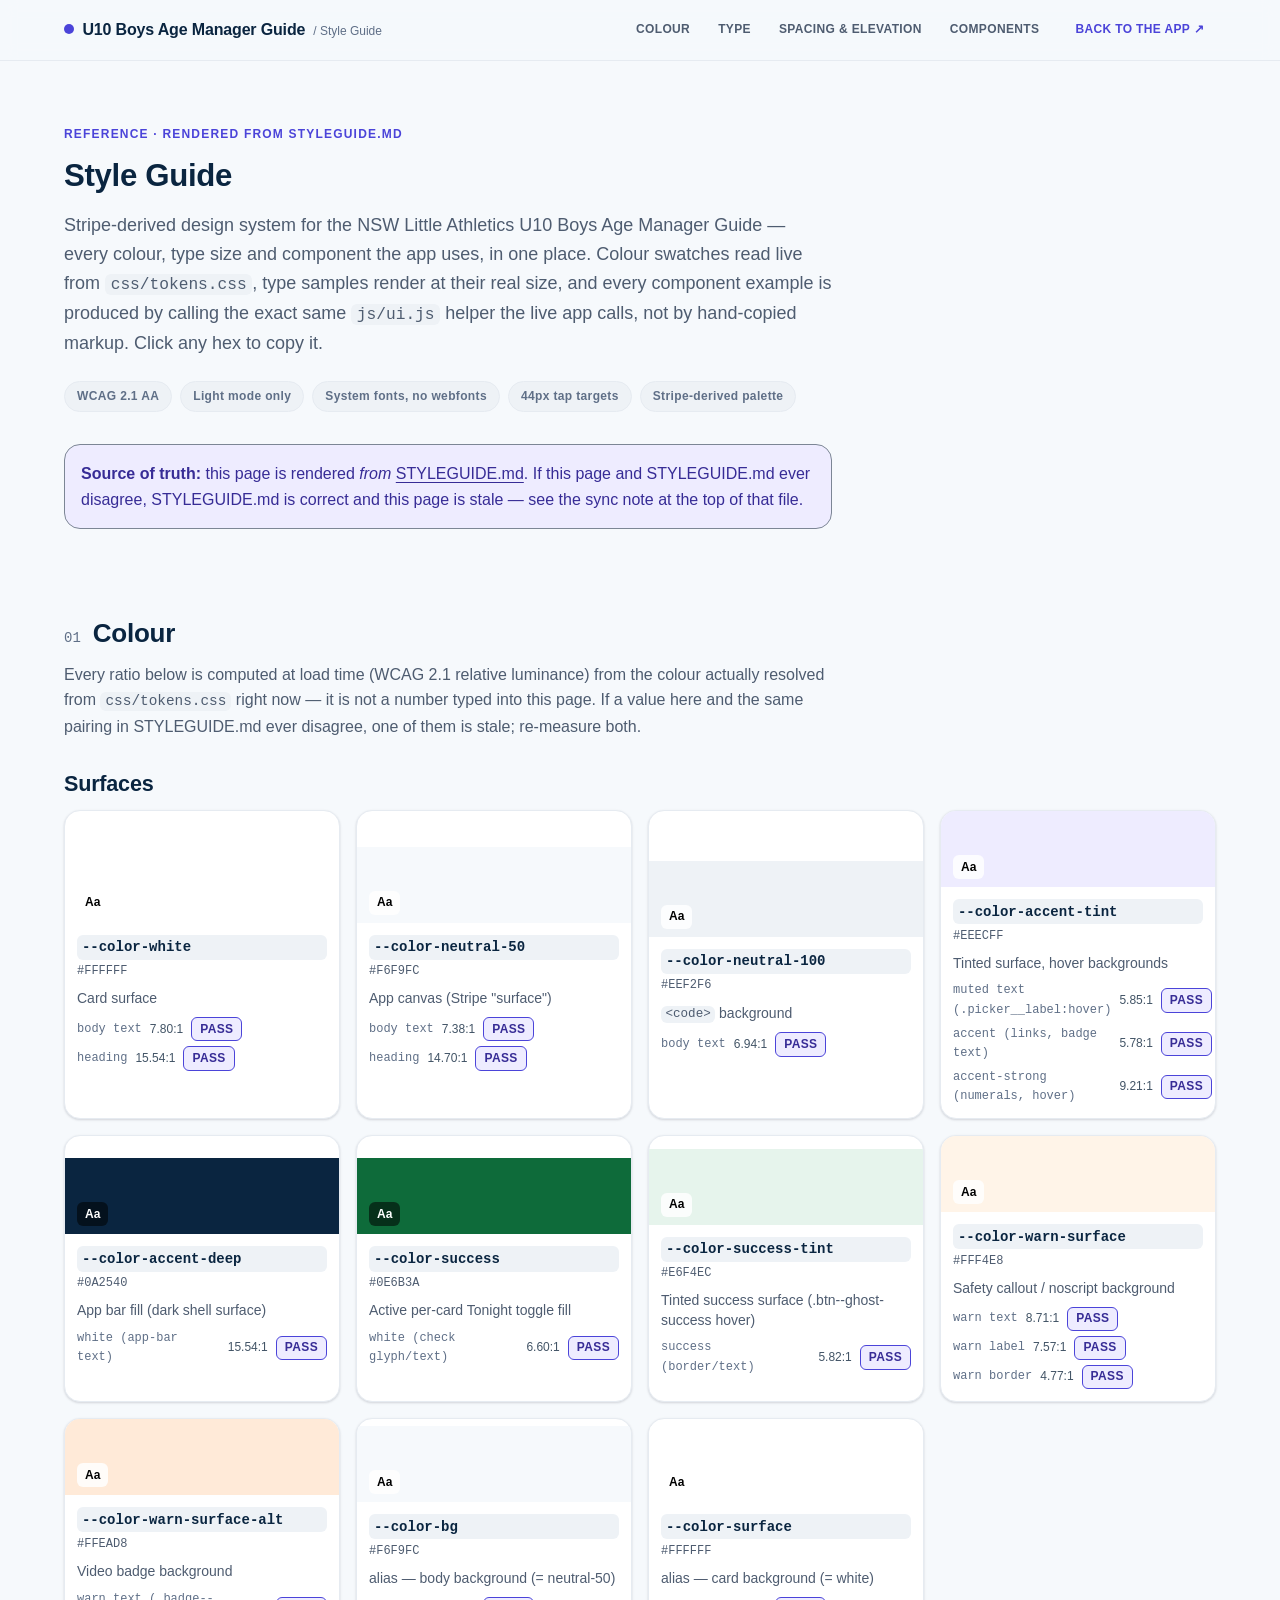
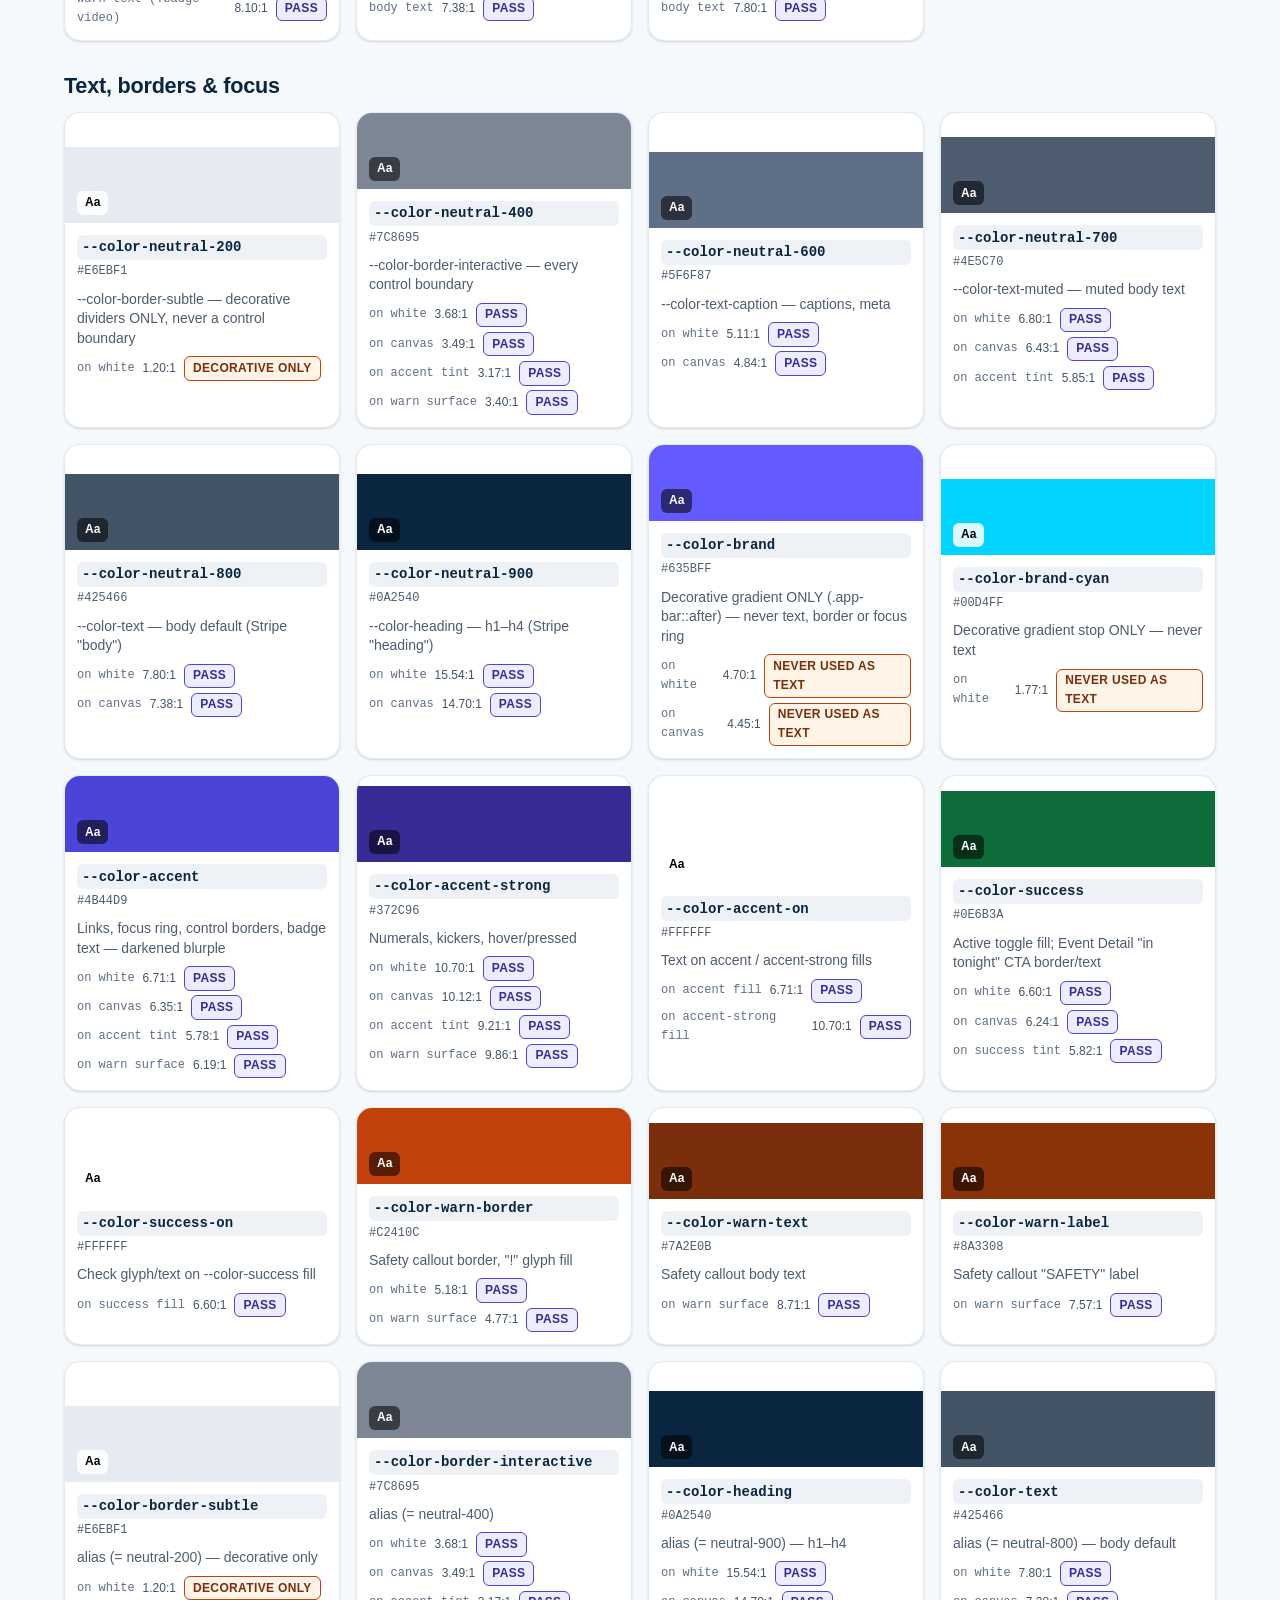
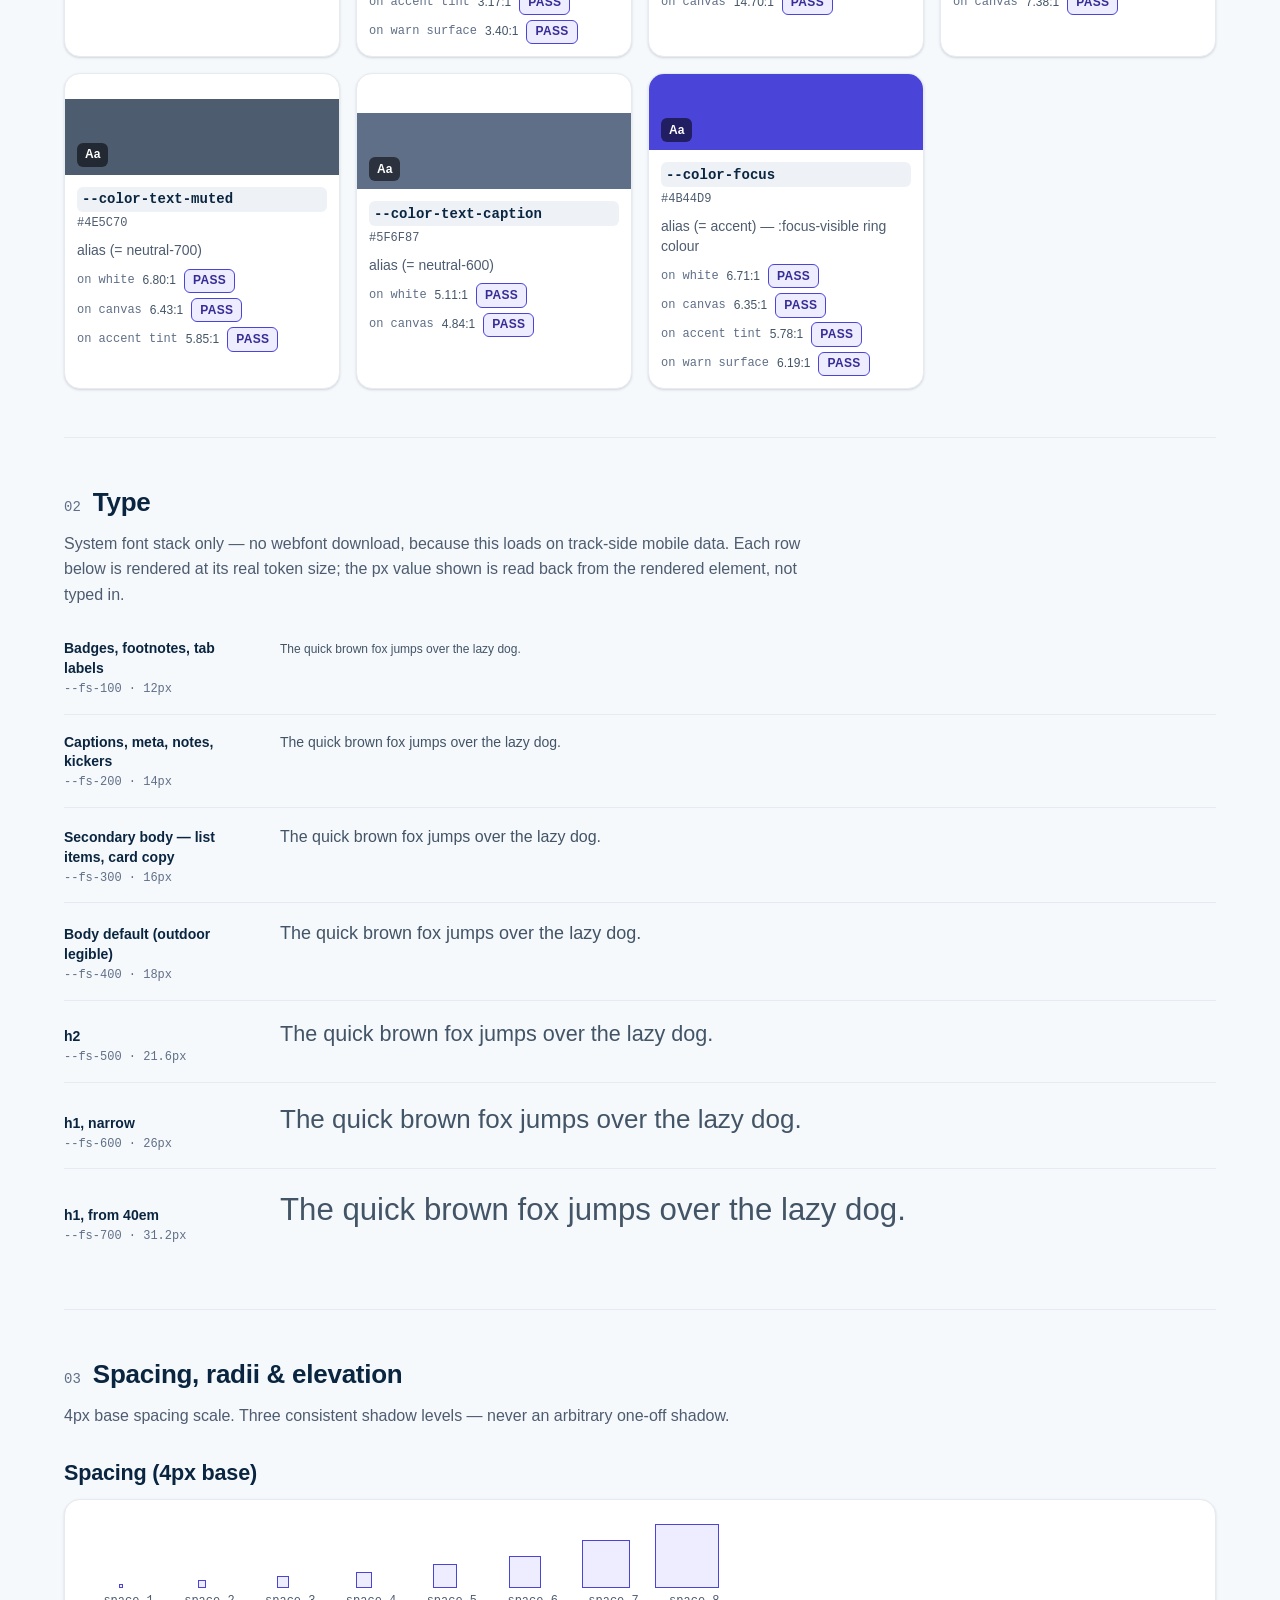
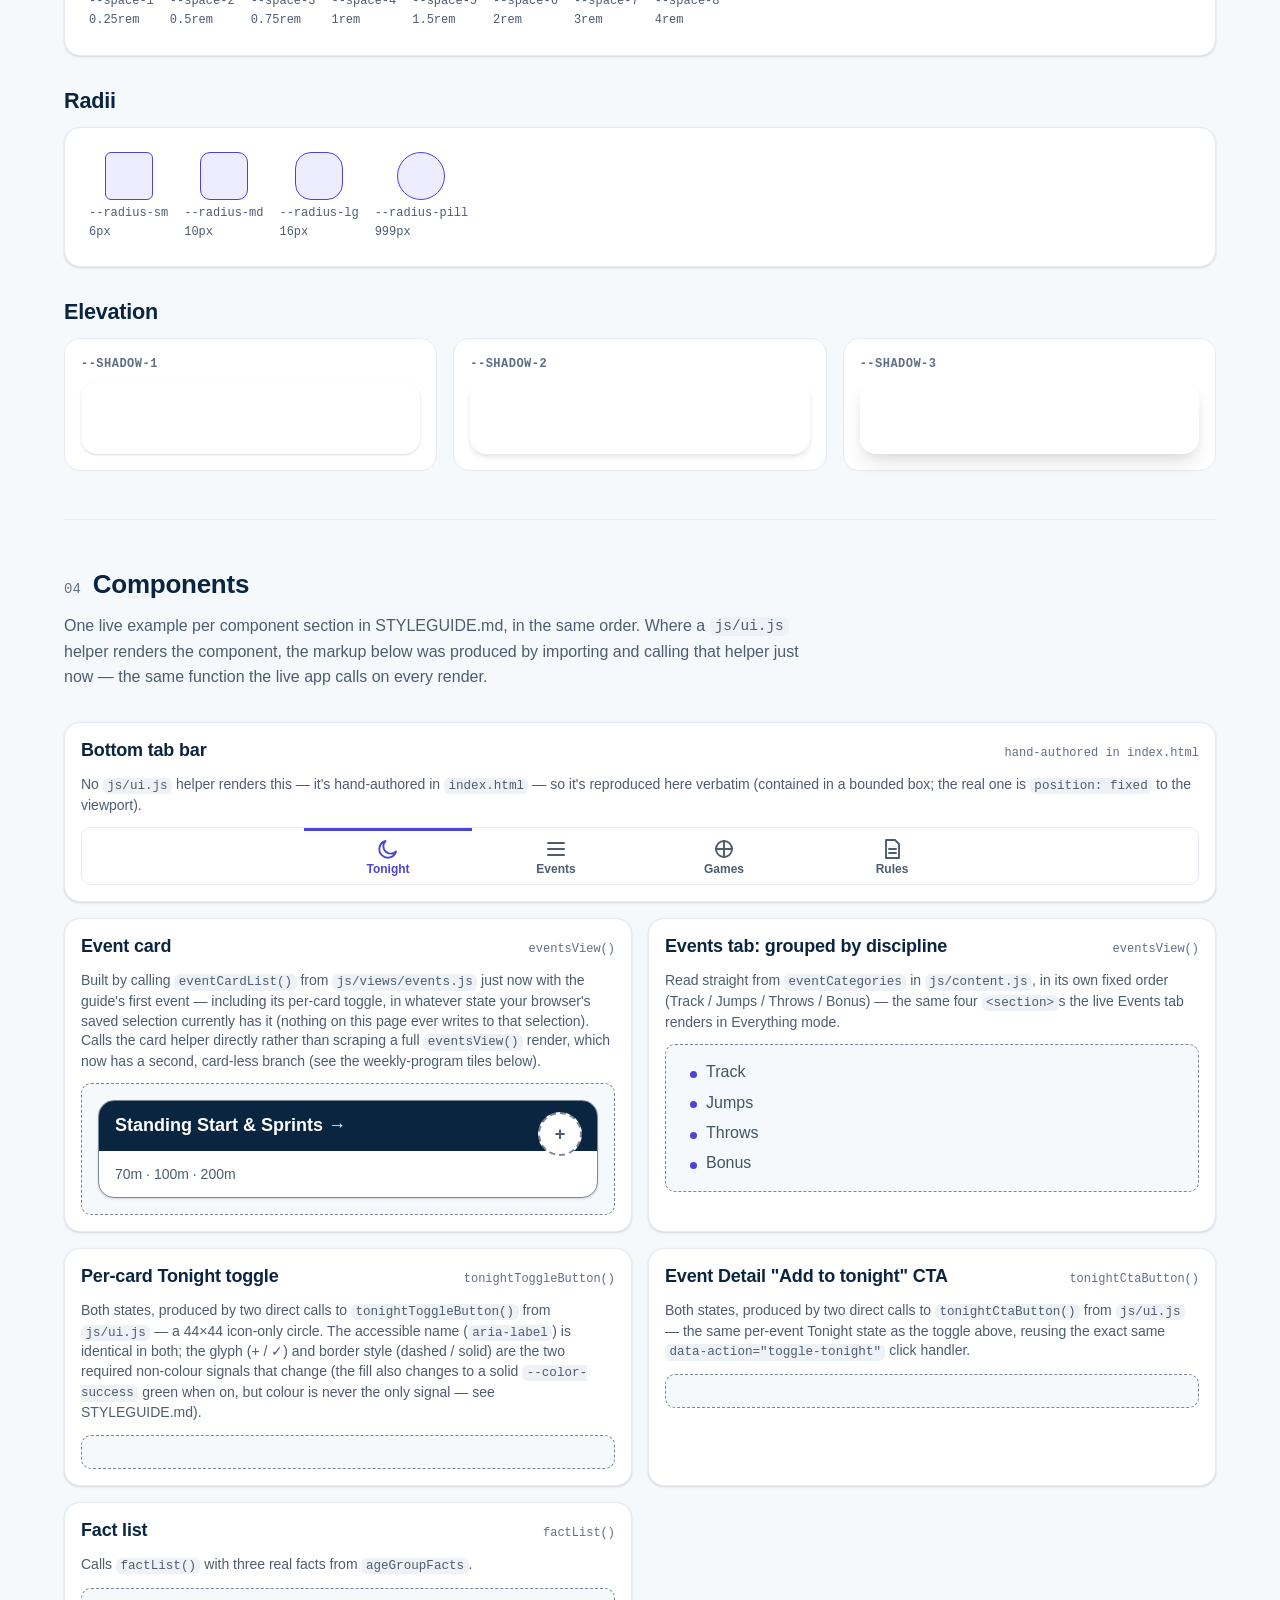
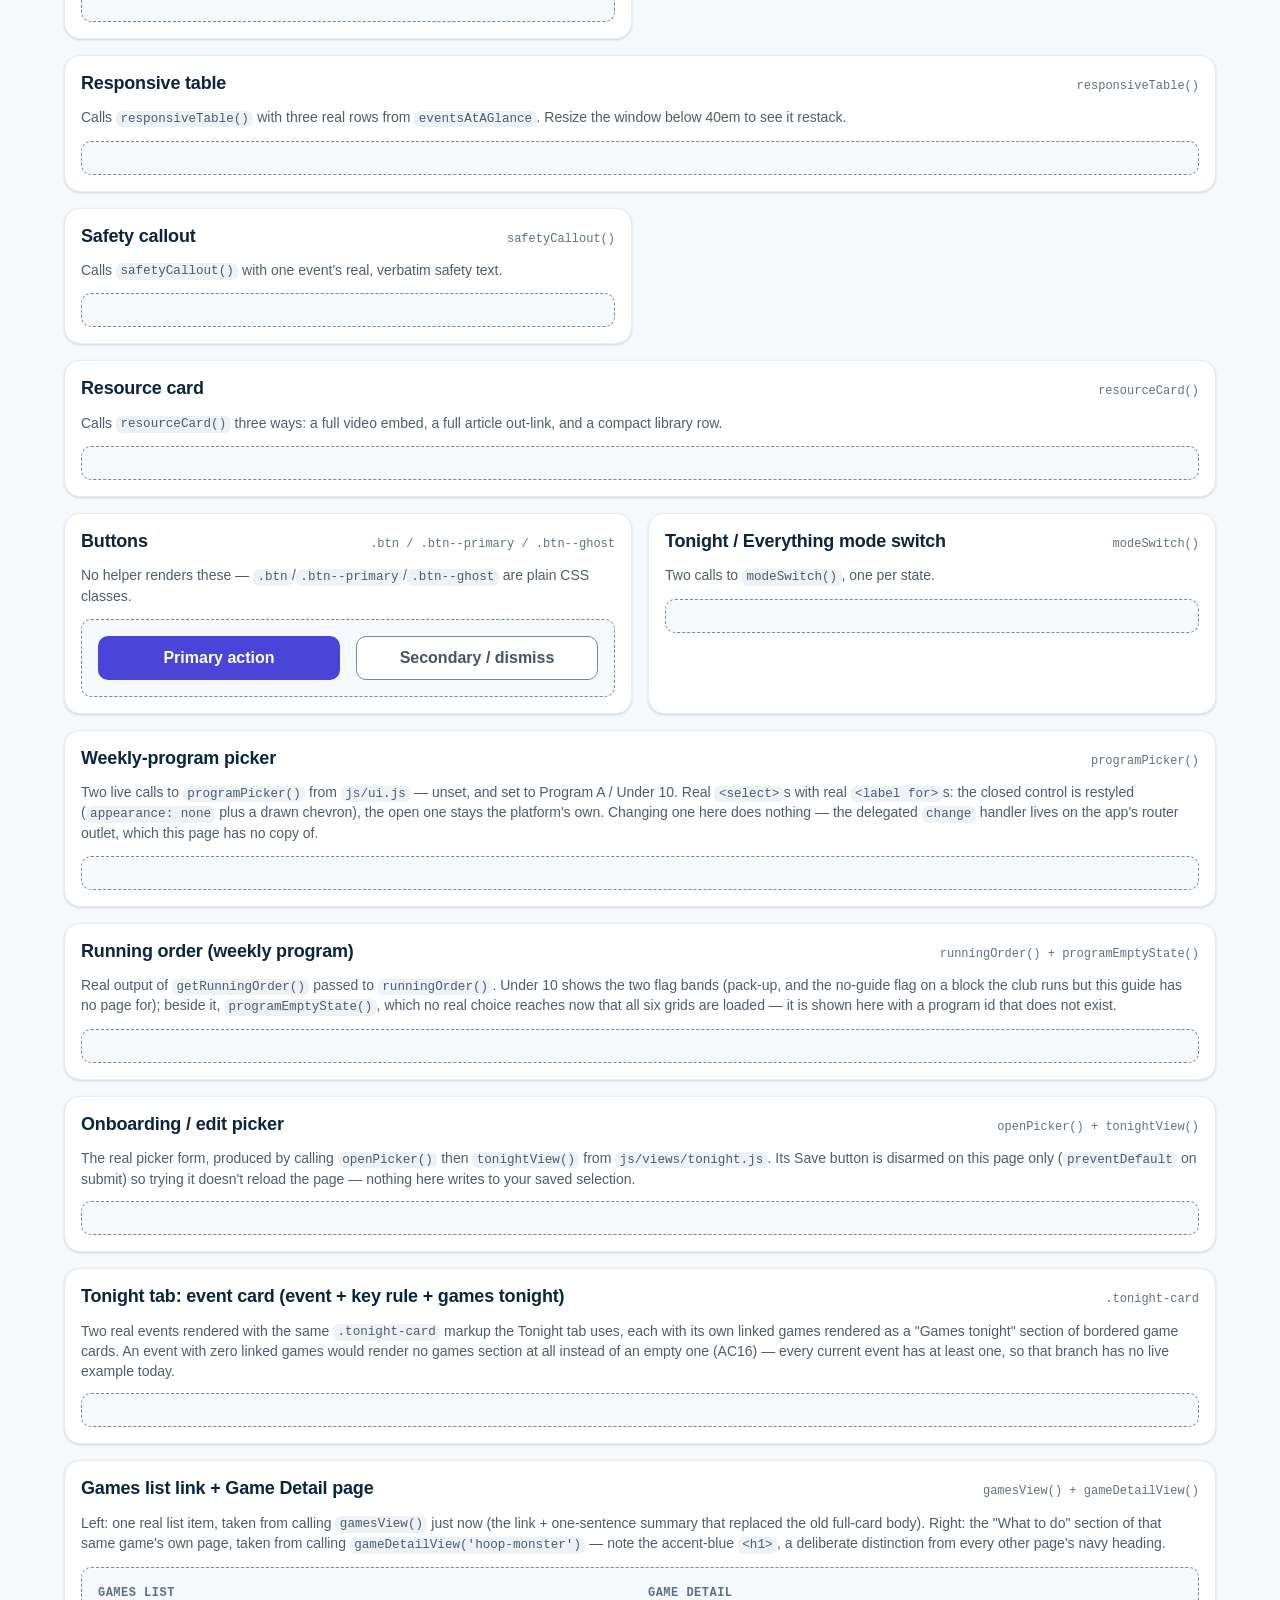
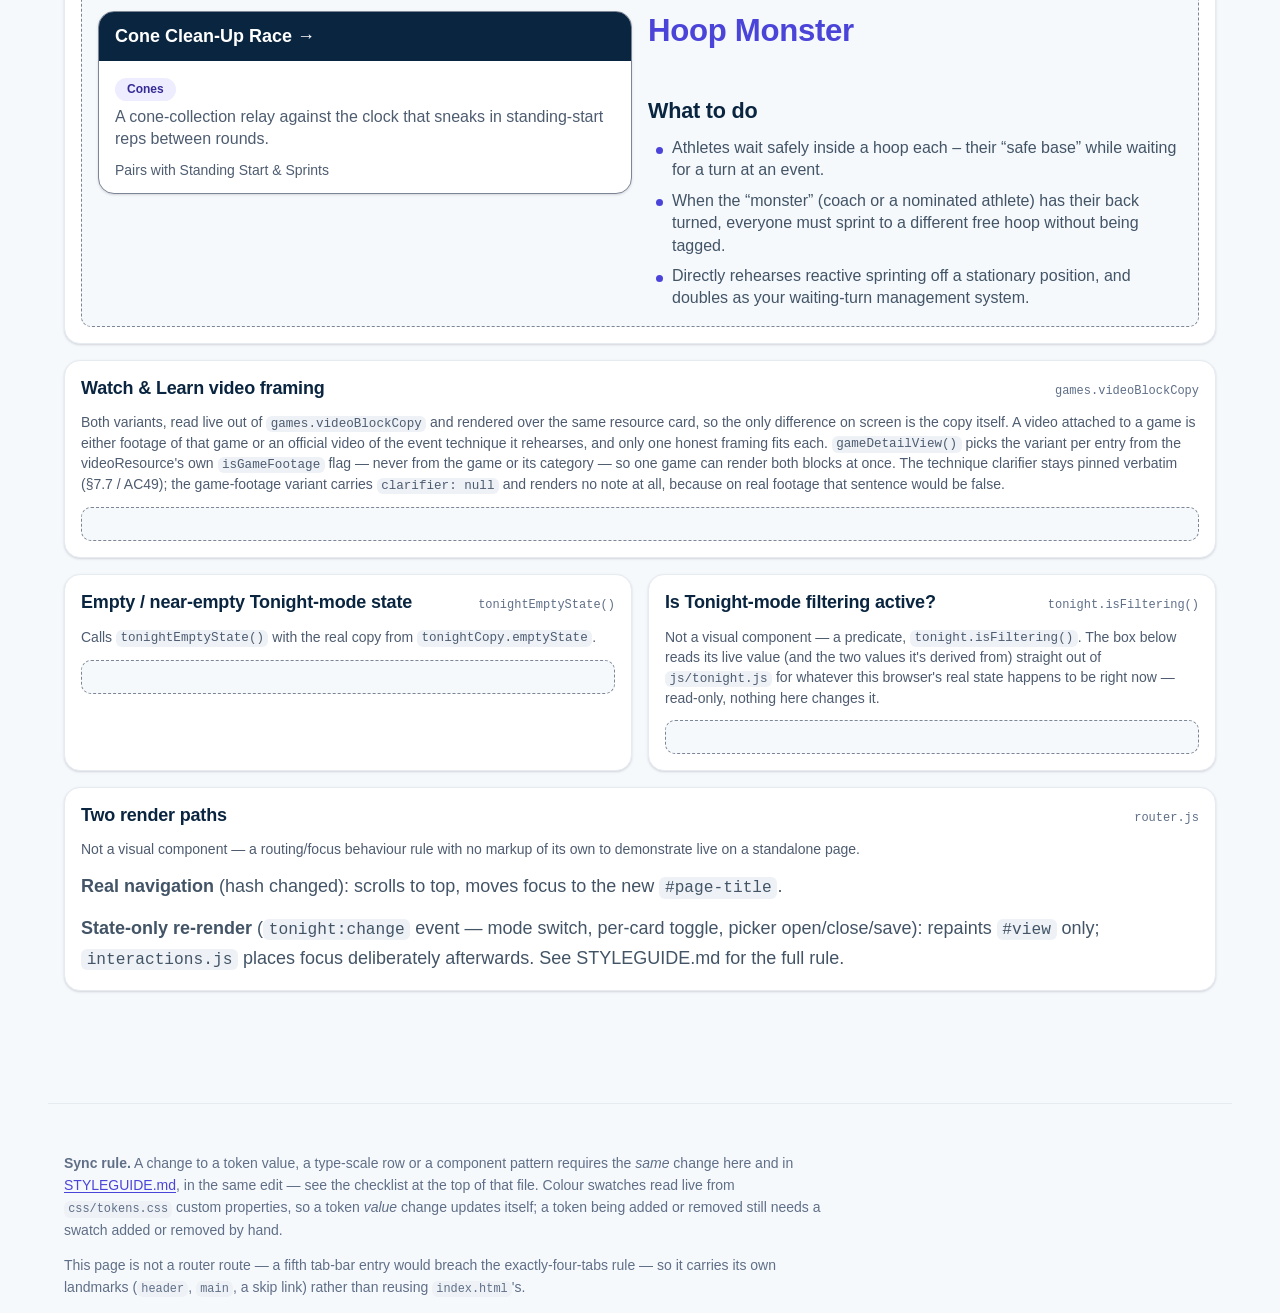
==== commit a71bbd92: "Transcribe Programs B–F from the club's grids Program A was the only grid loaded, because the images" ====
--- a/styleguide.html
+++ b/styleguide.html
@@ -667,8 +667,9 @@
             <code>runningOrder()</code>. Under&nbsp;10 shows the two flag
             bands (pack-up, and the no-guide flag on a block the club runs
             but this guide has no page for); beside it,
-            <code>programEmptyState()</code> for a program whose grid
-            hasn't been transcribed yet.
+            <code>programEmptyState()</code>, which no real choice reaches
+            now that all six grids are loaded &mdash; it is shown here with a
+            program id that does not exist.
           </p>
           <div class="sg-tile__stage" id="sg-runningorder-demo"></div>
         </article>
@@ -712,6 +713,25 @@
             from every other page's navy heading.
           </p>
           <div class="sg-tile__stage sg-tile__stage--row" id="sg-gamedetail-demo"></div>
+        </article>
+
+        <article class="sg-tile sg-tile--wide">
+          <div class="sg-tile__hd"><h3>Watch &amp; Learn video framing</h3><span class="sg-tile__spec">games.videoBlockCopy</span></div>
+          <p class="sg-tile__note">
+            Both variants, read live out of <code>games.videoBlockCopy</code>
+            and rendered over the same resource card, so the only difference
+            on screen is the copy itself. A video attached to a game is either
+            footage of that game or an official video of the event technique
+            it rehearses, and only one honest framing fits each.
+            <code>gameDetailView()</code> picks the variant per entry from the
+            videoResource's own <code>isGameFootage</code> flag — never from
+            the game or its category — so one game can render both blocks at
+            once. The technique clarifier stays pinned verbatim (§7.7 / AC49);
+            the game-footage variant carries <code>clarifier: null</code> and
+            renders no note at all, because on real footage that sentence
+            would be false.
+          </p>
+          <div class="sg-tile__stage sg-tile__stage--row" id="sg-videoframing-demo"></div>
         </article>
 
         <article class="sg-tile">
@@ -1191,6 +1211,29 @@
       demo.appendChild(detailWrap);
     }
 
+    // Watch & Learn video framing — both games.videoBlockCopy variants, each
+    // over the SAME real resource card, so the tile isolates the one thing
+    // that differs: the heading, and whether a clarifier renders at all.
+    // Mirrors gameDetailView()'s own conditional rather than restating the
+    // copy, so this tile cannot drift from the page it documents.
+    {
+      const demo = document.getElementById('sg-videoframing-demo');
+      const sample = getResource('video-standing-start');
+      const block = (label, variant) => {
+        const copy = games.videoBlockCopy[variant];
+        return `
+          <div style="flex:1 1 14rem">
+            <span class="sg-demo-label">${esc(label)}</span>
+            <p class="section__kicker">${esc(copy.heading)}</p>
+            ${copy.clarifier ? `<p class="note">${esc(copy.clarifier)}</p>` : ''}
+            <ul class="resource-list">${resourceCard(sample, { compact: true, prefix: 'Standing Start' })}</ul>
+          </div>`;
+      };
+      demo.innerHTML =
+        block('gameFootage — no clarifier', 'gameFootage') +
+        block('technique — clarifier pinned verbatim', 'technique');
+    }
+
     // Per-card Tonight toggle — both states, direct calls. Both states are
     // rendered for the SAME event, so tonightToggleButton() returns the same
     // id twice; namespace each state separately (see withUniqueIds above).
@@ -1260,7 +1303,7 @@
 
     // Running order — the real Under 10 night for Program A, plus one block
     // from an older age group that has no page in this guide (so the
-    // no-guide flag is shown), and the not-transcribed empty state.
+    // no-guide flag is shown), and the no-grid empty state.
     {
       const u10 = getRunningOrder('A', weeklyProgram.defaultAgeId);
       const u12 = getRunningOrder('A', '12');
@@ -1272,8 +1315,8 @@
         <div><span class="sg-demo-label">a block with no page in this guide</span>${runningOrder(
           noGuideBlock
         )}</div>
-        <div><span class="sg-demo-label">program not transcribed yet</span>${programEmptyState(
-          getRunningOrder('B', weeklyProgram.defaultAgeId)
+        <div><span class="sg-demo-label">program with no grid loaded</span>${programEmptyState(
+          getRunningOrder('not-a-program', weeklyProgram.defaultAgeId)
         )}</div>`;
     }
 
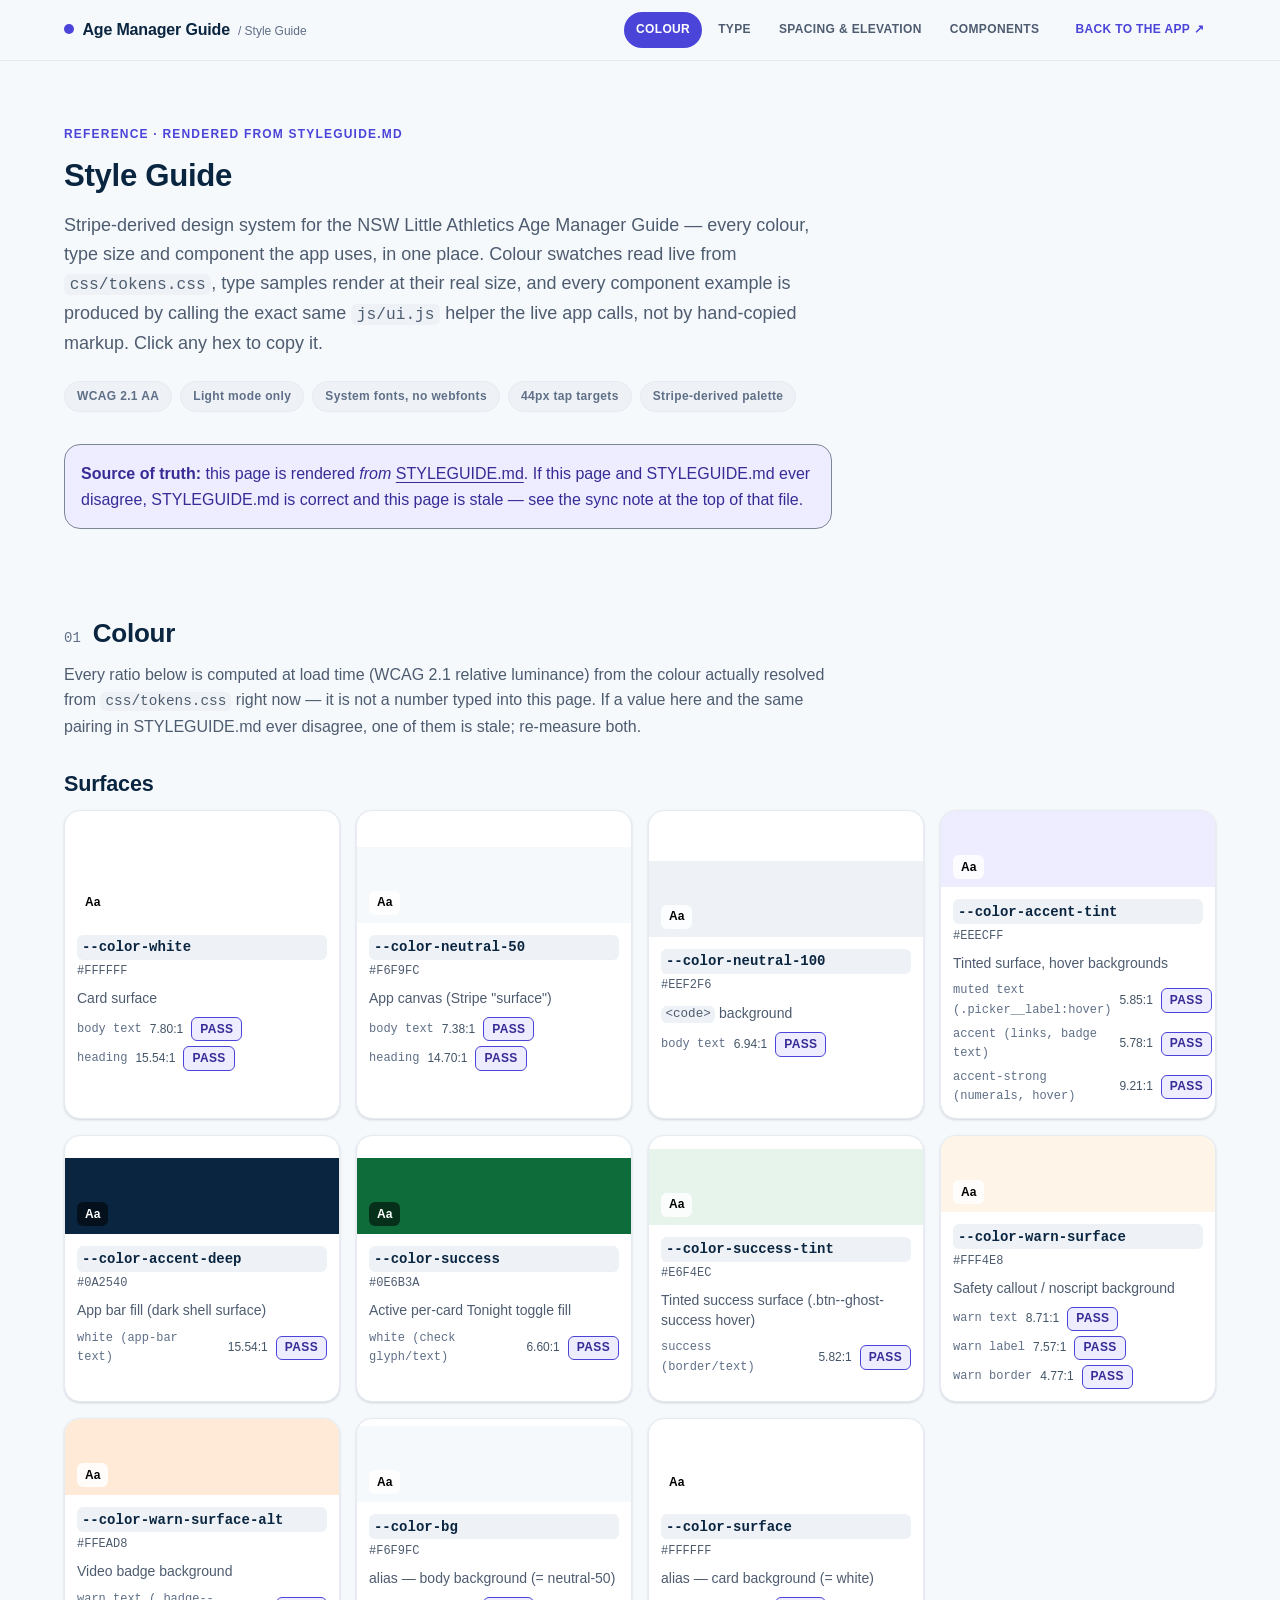
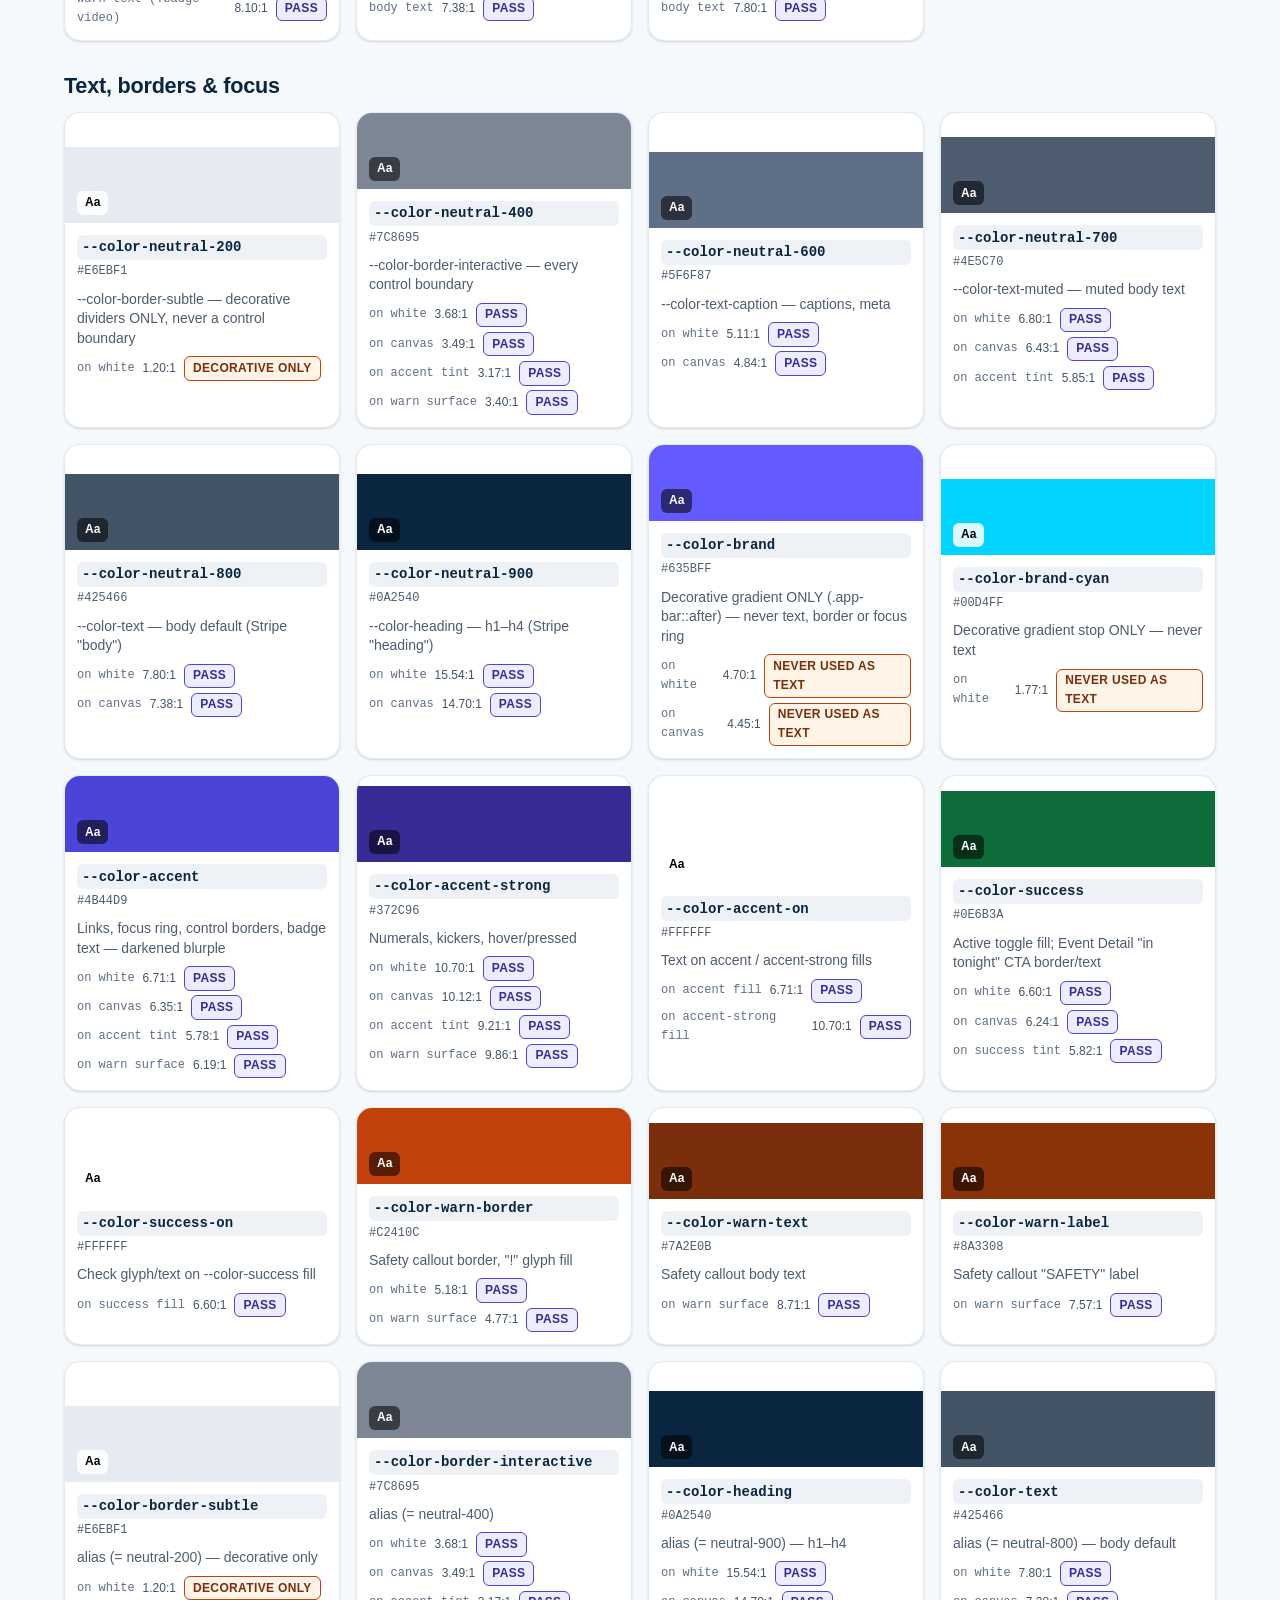
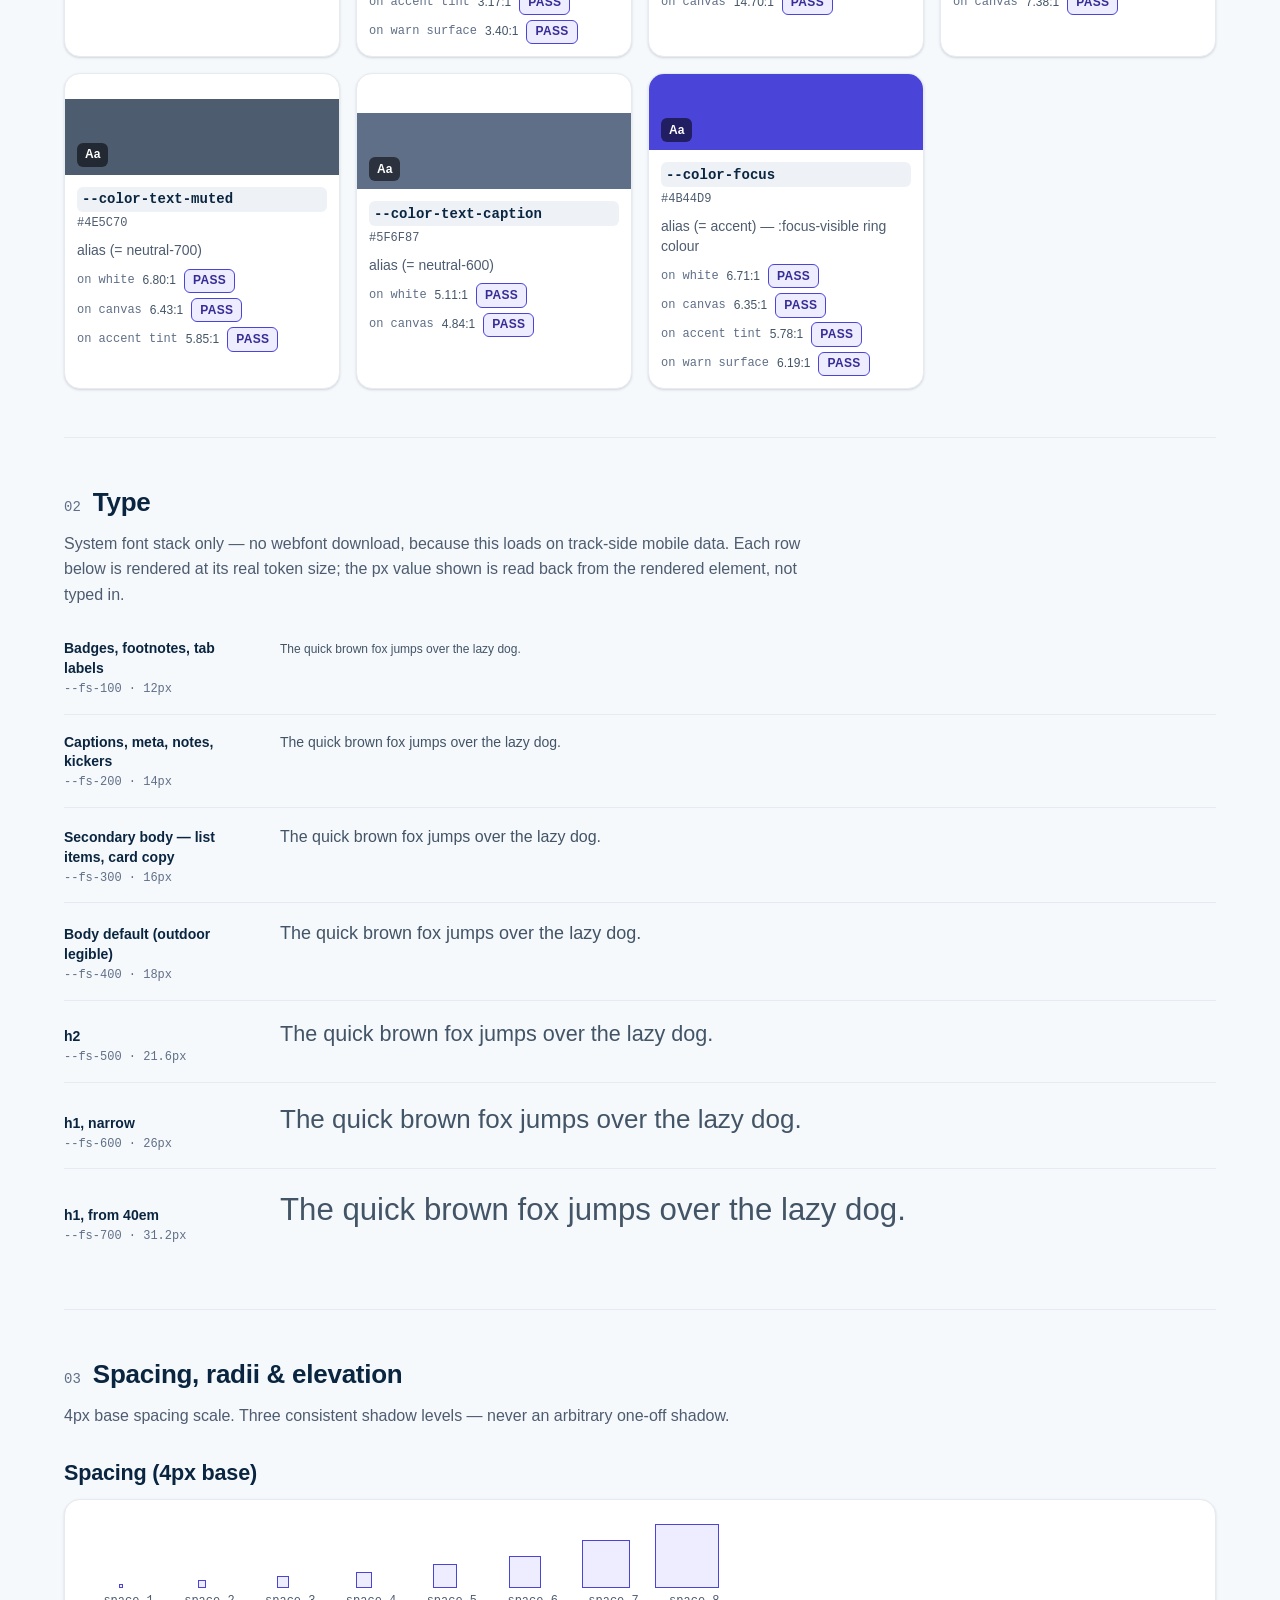
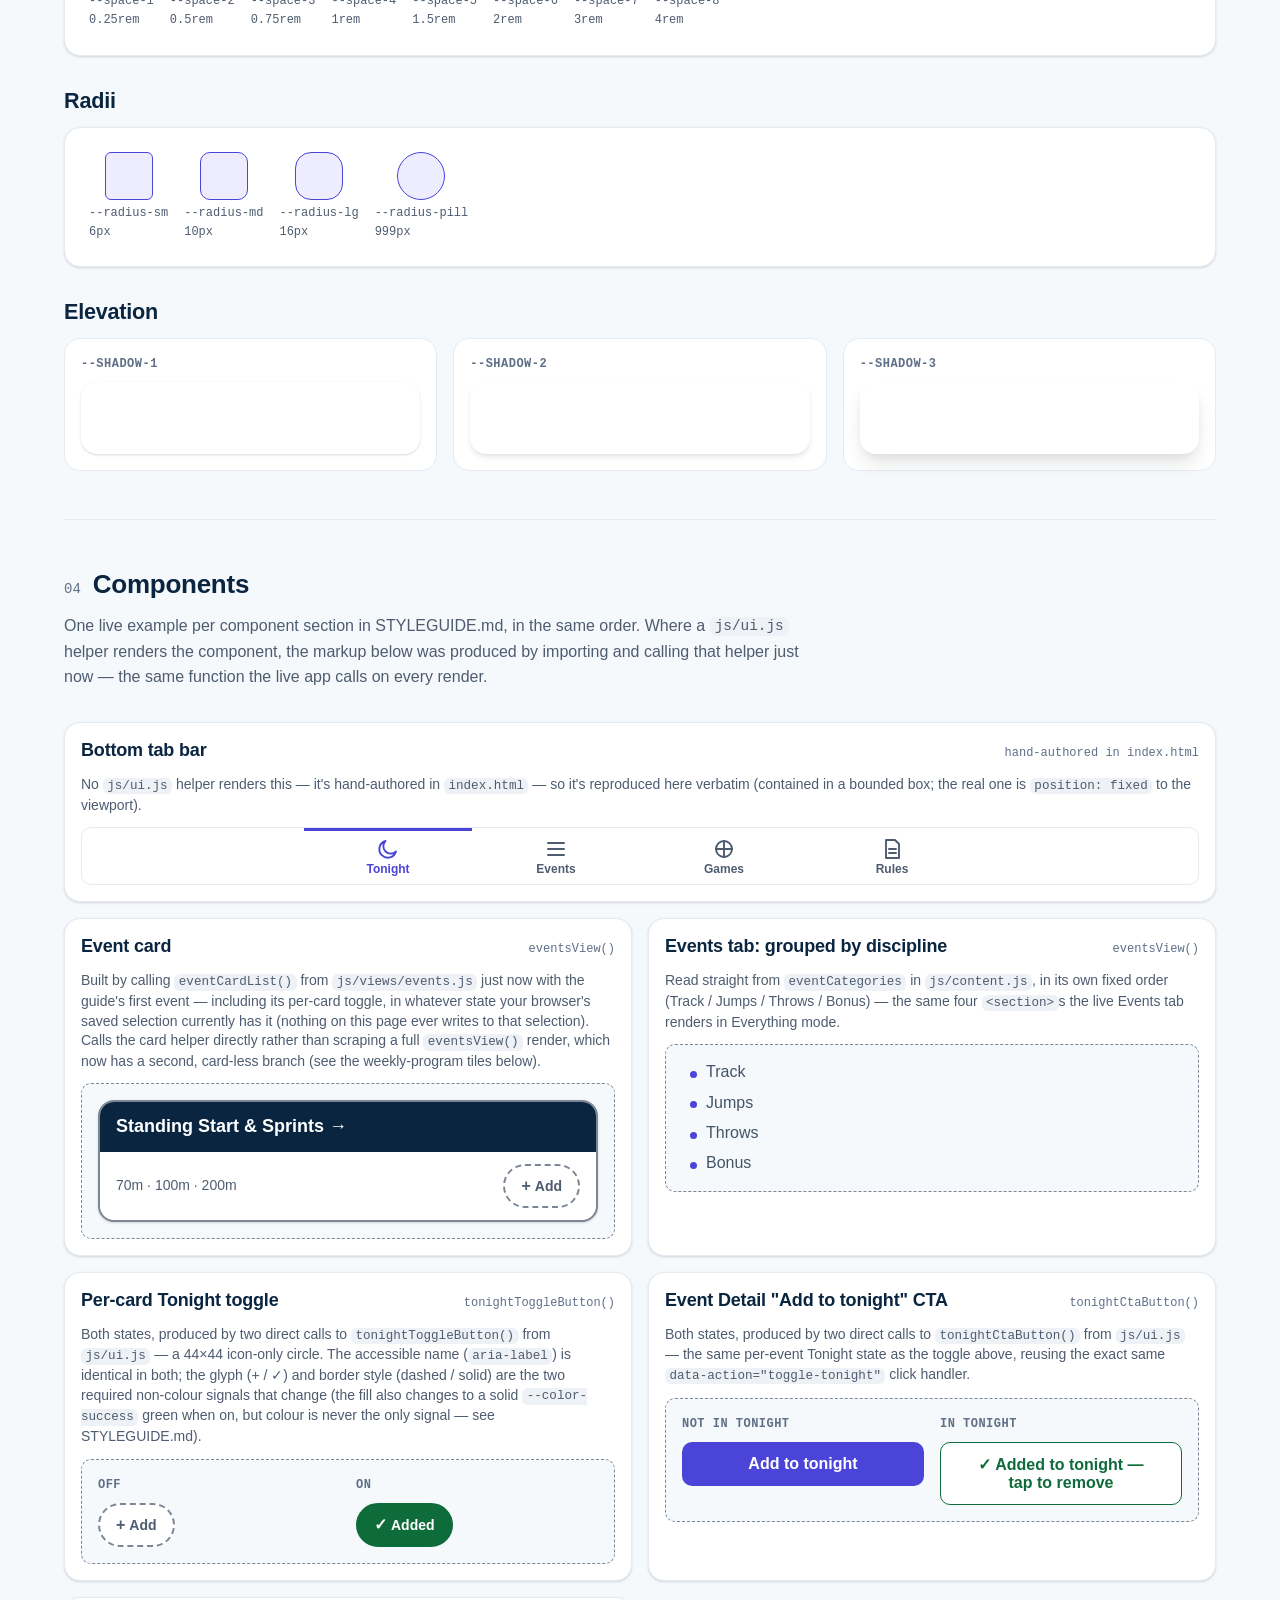
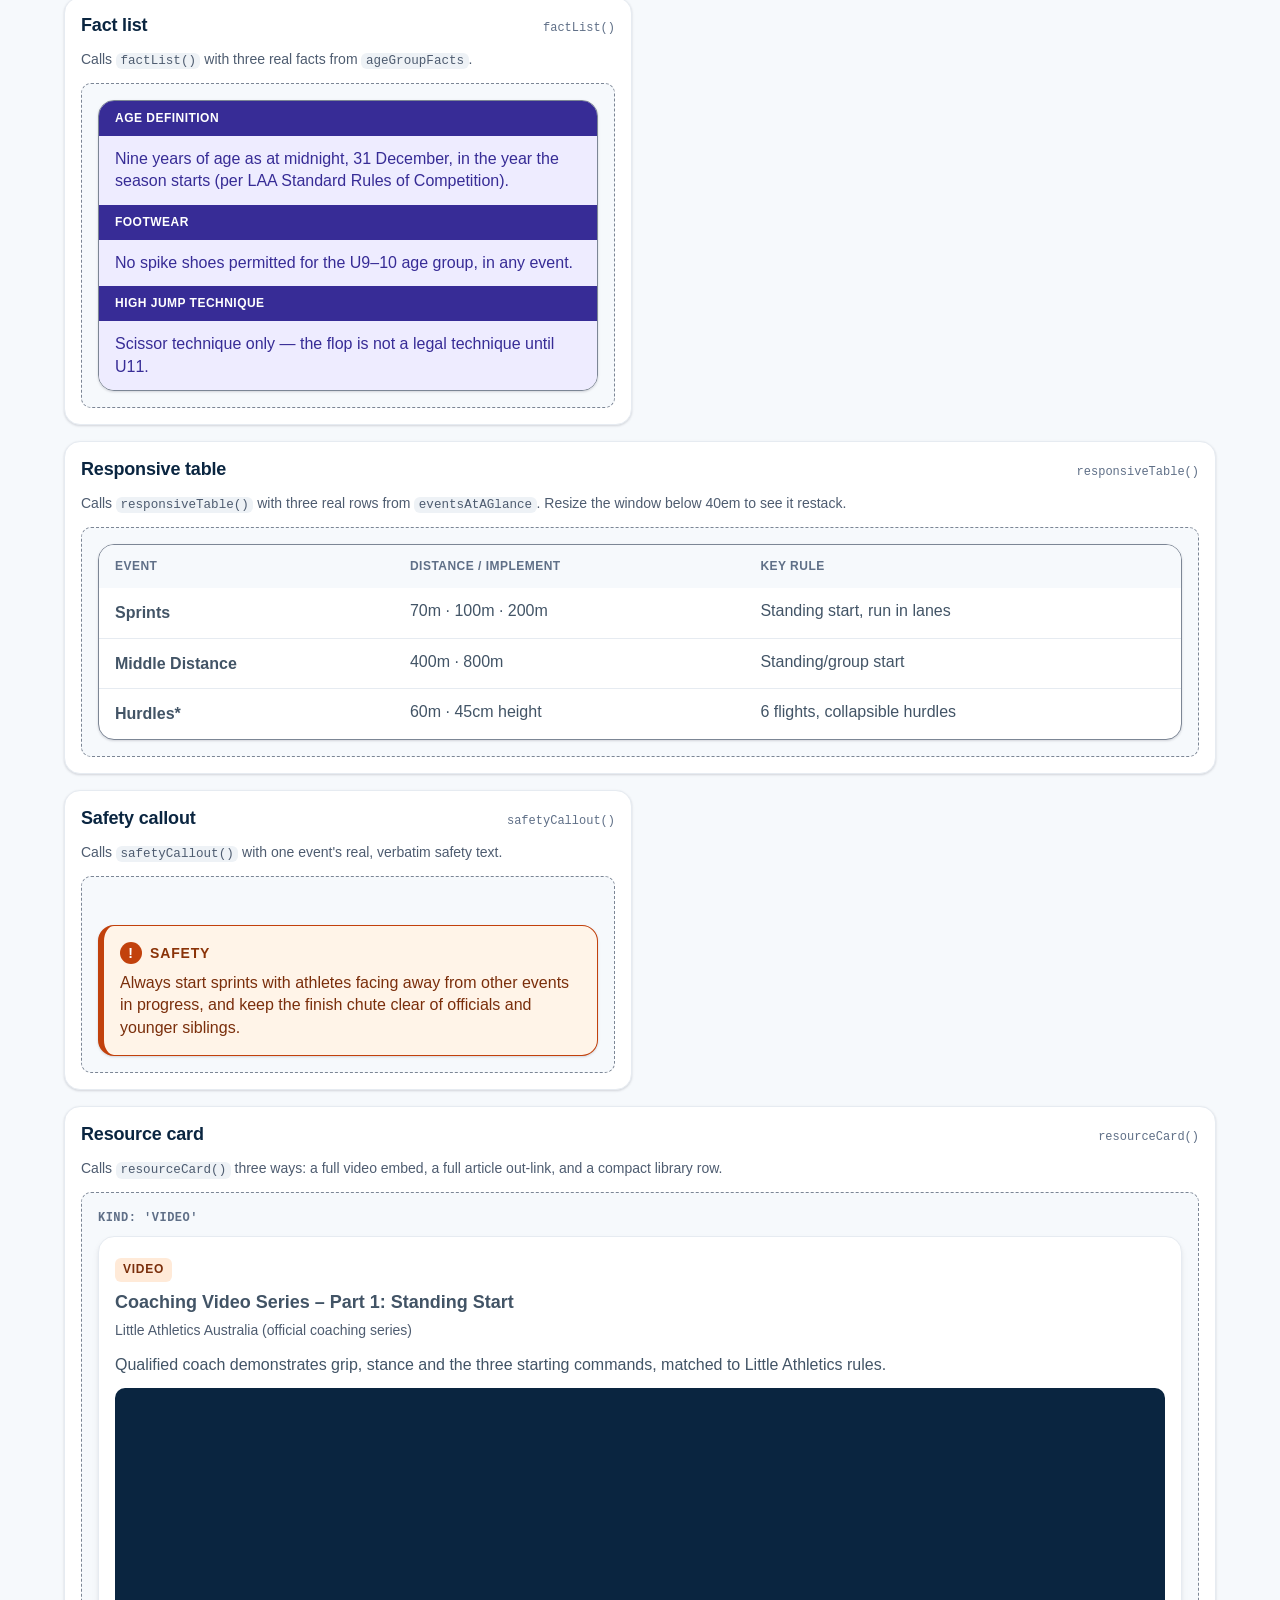
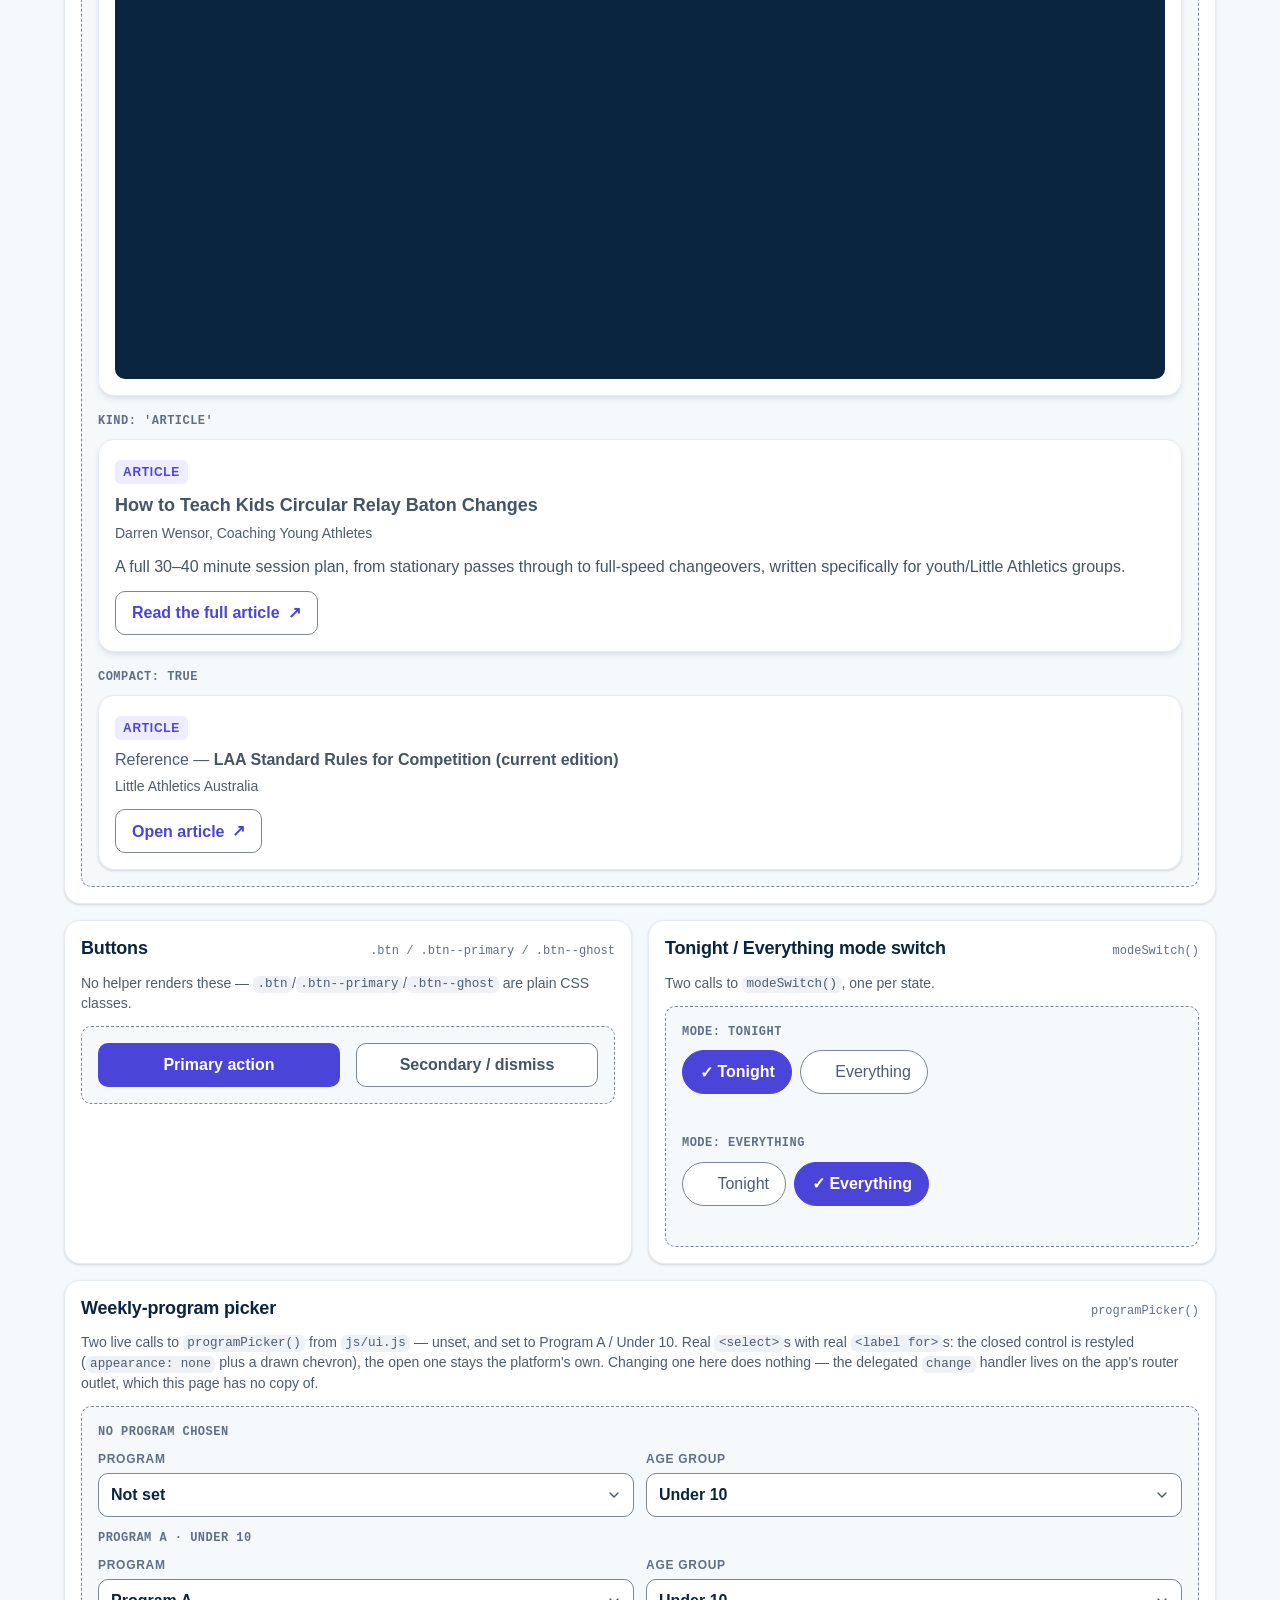
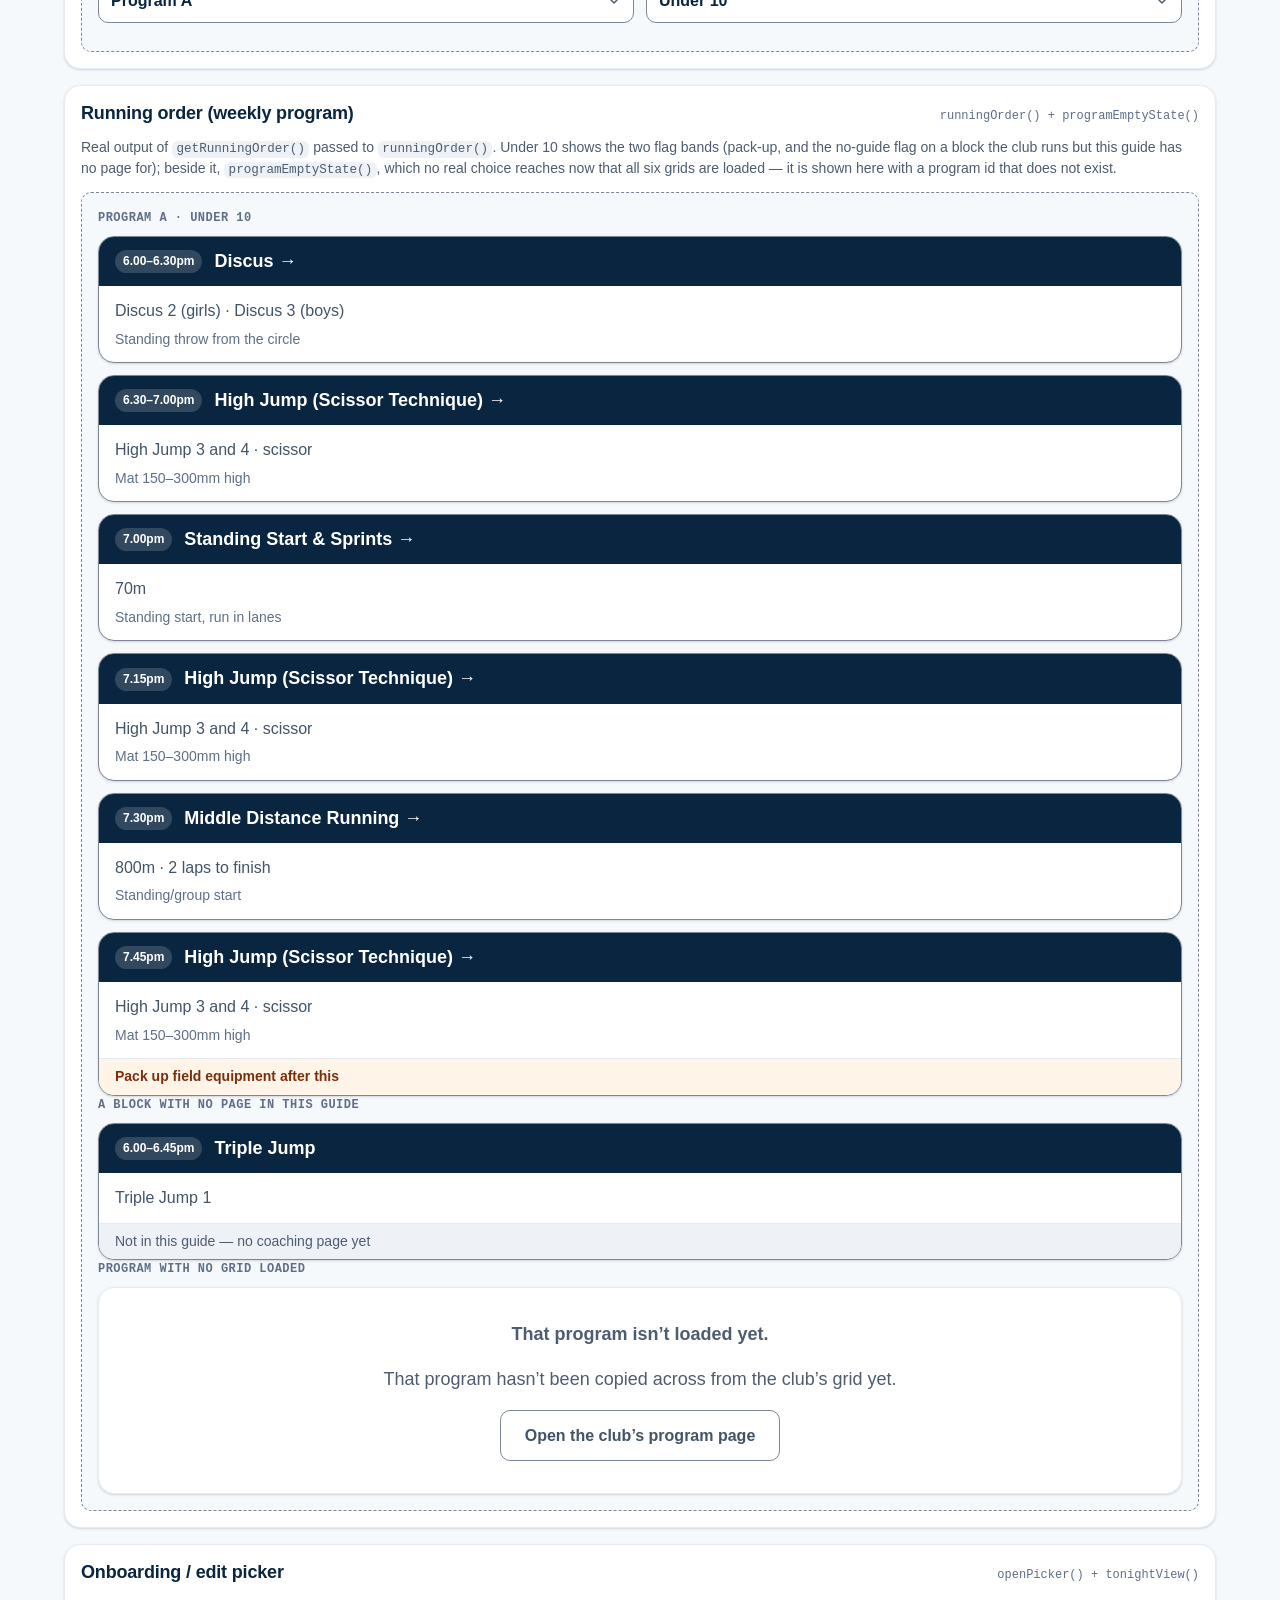
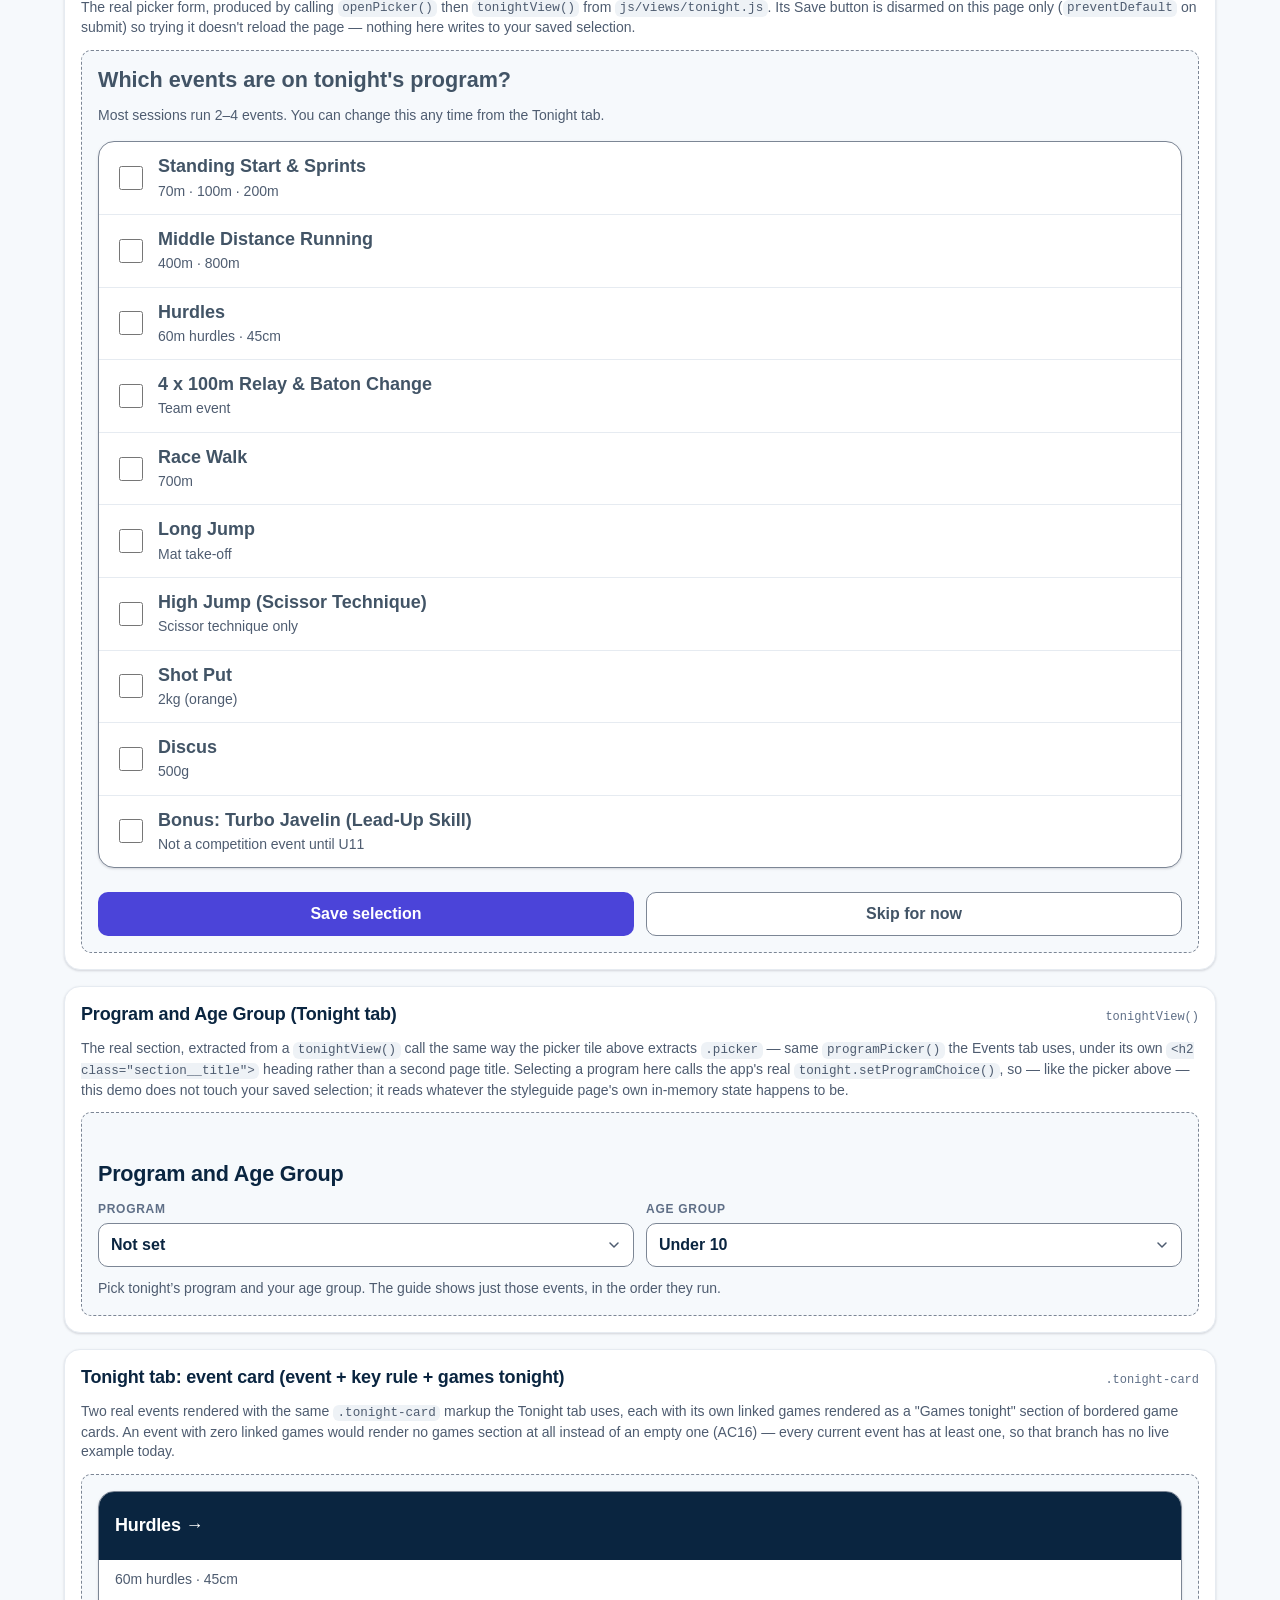
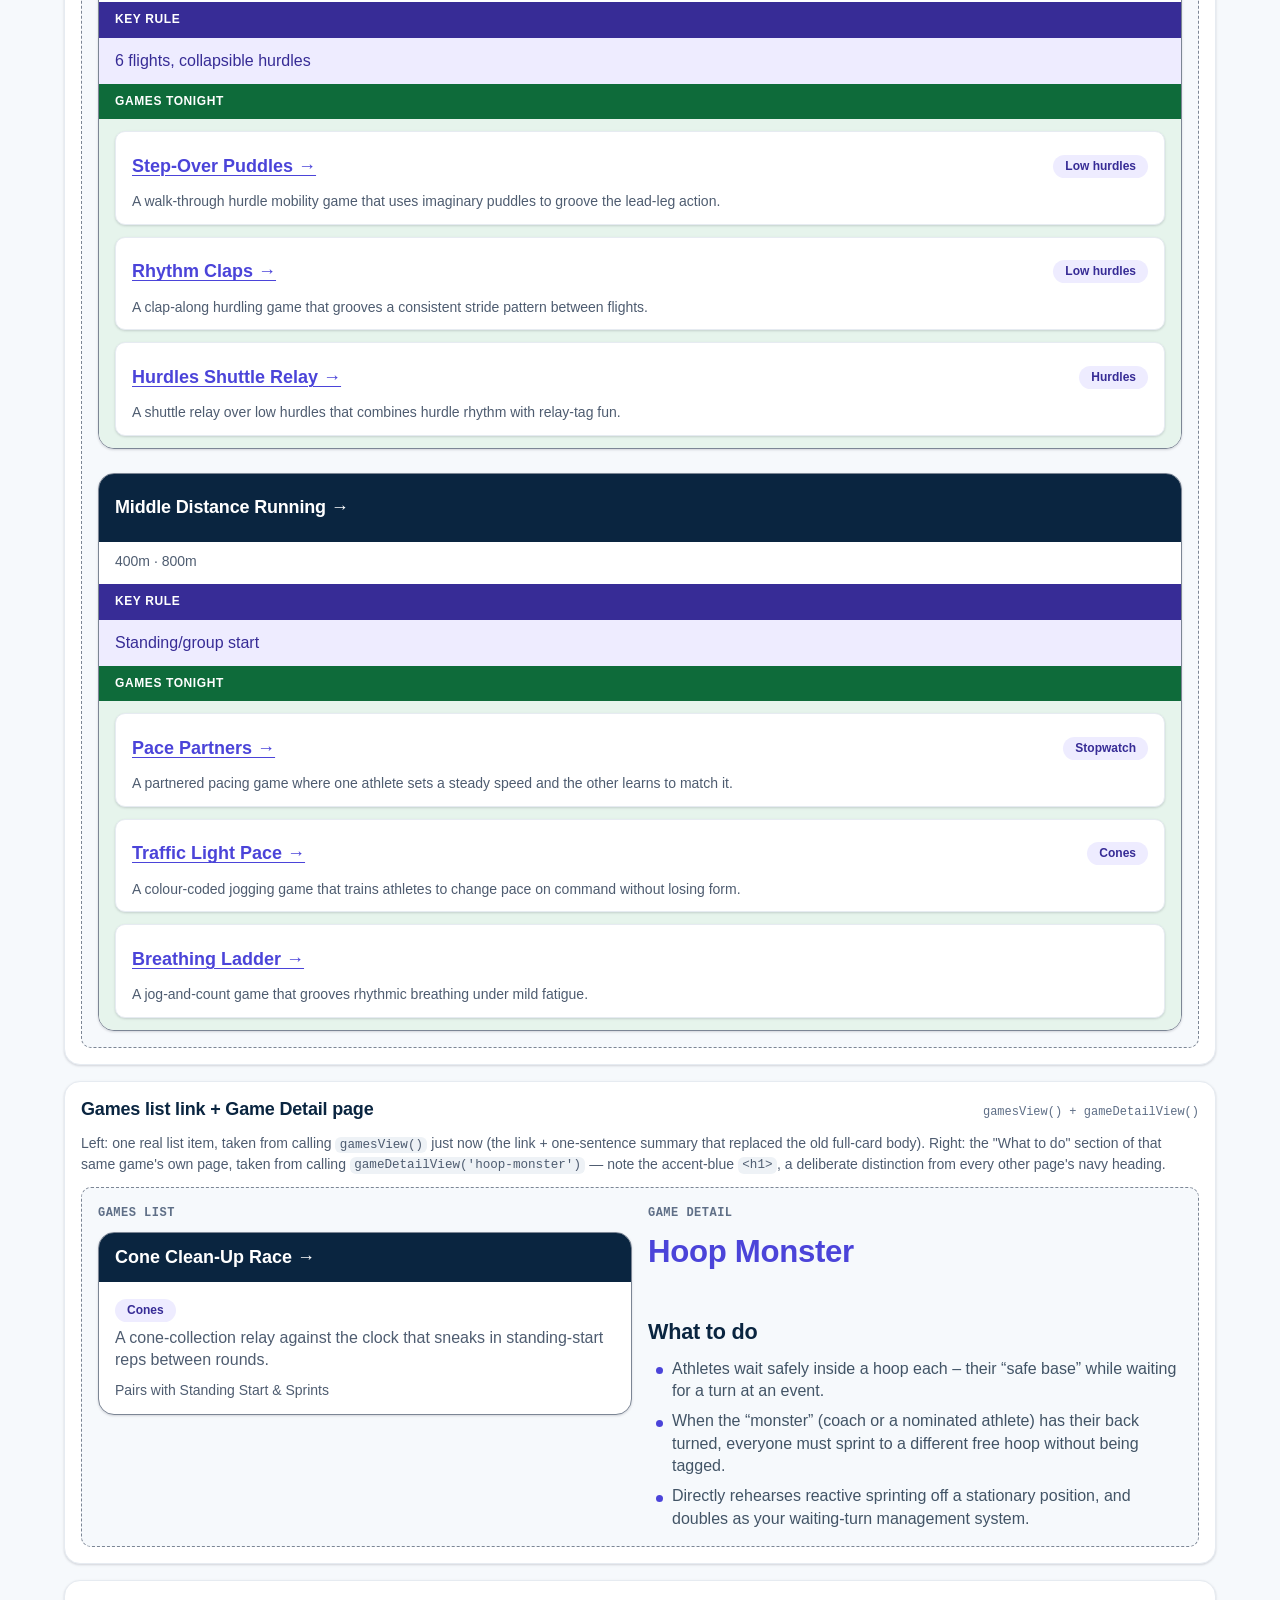
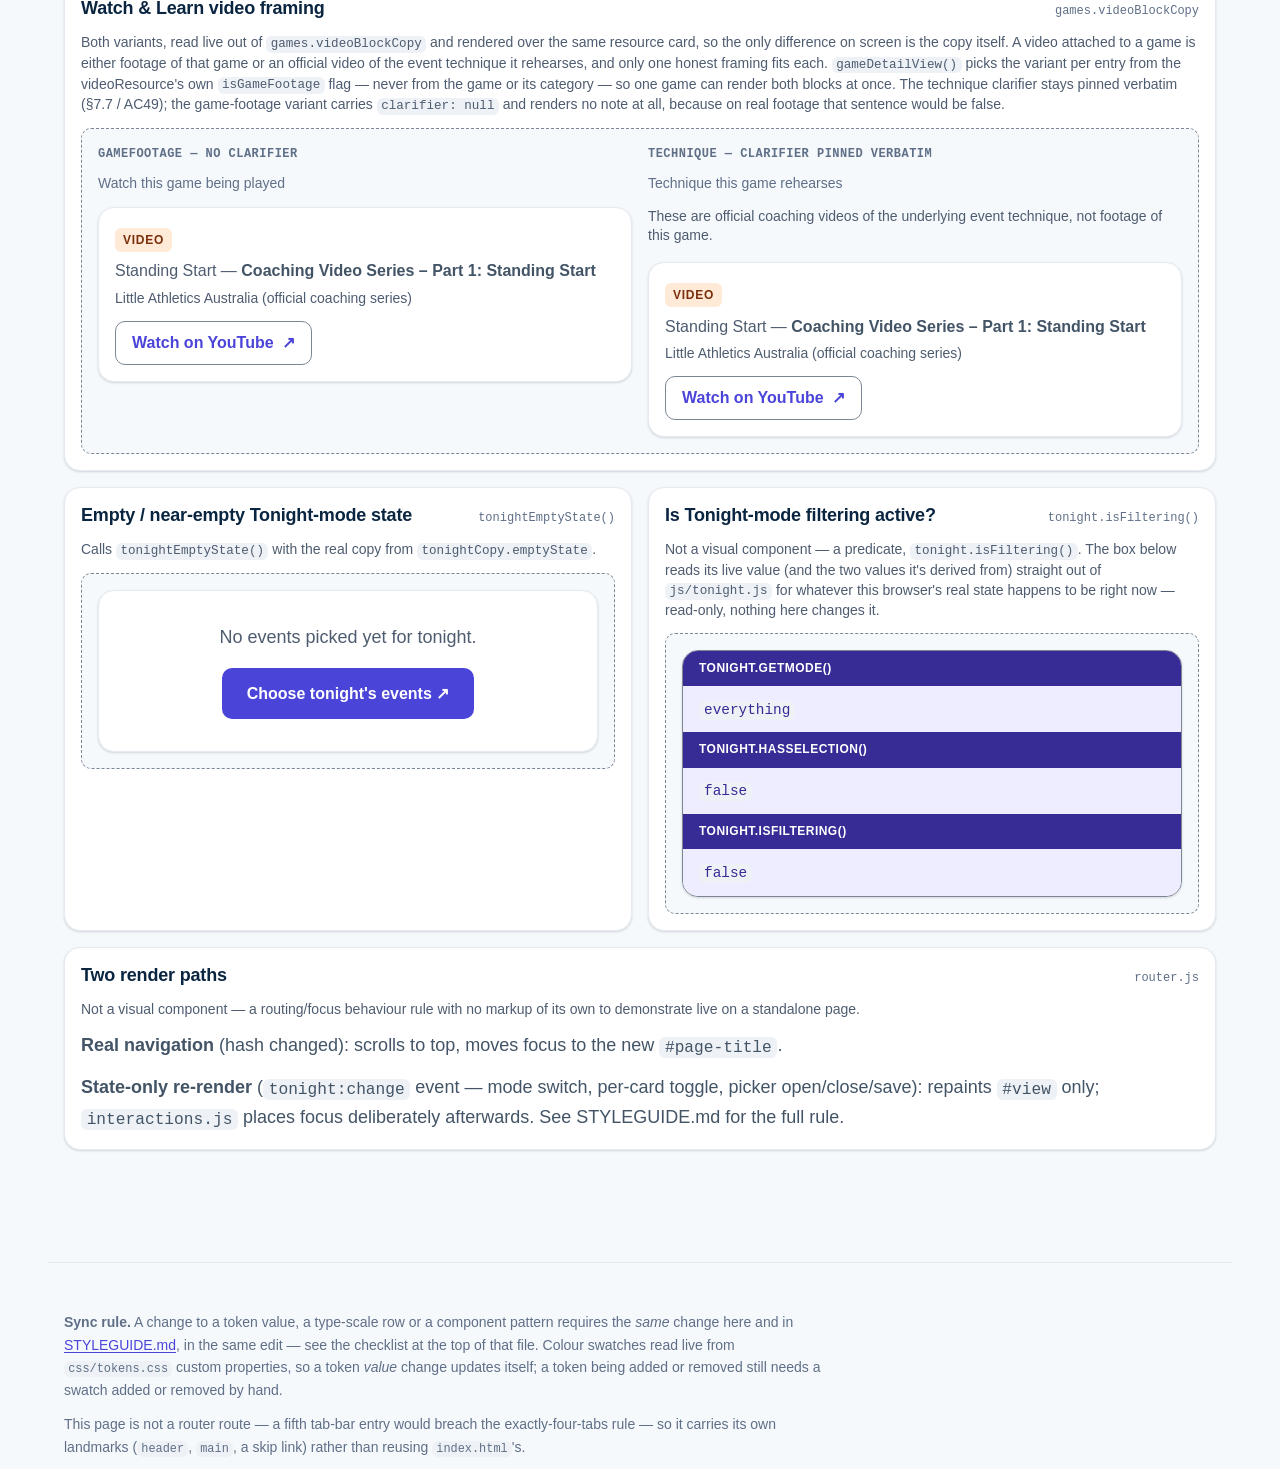
==== commit 51290b36: "Drop the U10 Boys heading; move tonight's mode onto Program and Age Group Three changes, all downstr" ====
--- a/styleguide.html
+++ b/styleguide.html
@@ -3,11 +3,11 @@
 <head>
   <meta charset="utf-8">
   <meta name="viewport" content="width=device-width, initial-scale=1, viewport-fit=cover">
-  <meta name="description" content="Living, rendered style guide for the NSW Little Athletics Under 10 Boys Age Manager Guide app — derived from STYLEGUIDE.md.">
+  <meta name="description" content="Living, rendered style guide for the NSW Little Athletics Age Manager Guide app — derived from STYLEGUIDE.md.">
   <meta name="color-scheme" content="light">
   <meta name="robots" content="noindex">
   <link rel="icon" href="data:,">
-  <title>Style Guide — NSW Little Athletics U10 Boys Age Manager Guide</title>
+  <title>Style Guide — NSW Little Athletics Age Manager Guide</title>
 
   <!--
     Relative paths only, same as index.html — this must work under a GitHub
@@ -443,7 +443,7 @@
       <div class="sg-topnav__in">
         <a class="sg-brand" href="#main">
           <span class="sg-brand__mark" aria-hidden="true"></span>
-          <span class="sg-brand__name">U10 Boys Age Manager Guide</span>
+          <span class="sg-brand__name">Age Manager Guide</span>
           <span class="sg-brand__sub">/ Style Guide</span>
         </a>
         <div class="sg-navlinks" id="sg-navlinks">
@@ -460,9 +460,9 @@
       <p class="sg-eyebrow">Reference · rendered from STYLEGUIDE.md</p>
       <h1 id="page-title" tabindex="-1">Style Guide</h1>
       <p class="sg-hero__lede">
-        Stripe-derived design system for the NSW Little Athletics U10 Boys
-        Age Manager Guide — every colour, type size and component the app
-        uses, in one place. Colour swatches read live from
+        Stripe-derived design system for the NSW Little Athletics Age Manager
+        Guide — every colour, type size and component the app uses, in one
+        place. Colour swatches read live from
         <code>css/tokens.css</code>, type samples render at their real size,
         and every component example is produced by calling the exact same
         <code>js/ui.js</code> helper the live app calls, not by hand-copied
@@ -685,6 +685,22 @@
             saved selection.
           </p>
           <div class="sg-tile__stage" id="sg-picker-demo"></div>
+        </article>
+
+        <article class="sg-tile sg-tile--wide">
+          <div class="sg-tile__hd"><h3>Program and Age Group (Tonight tab)</h3><span class="sg-tile__spec">tonightView()</span></div>
+          <p class="sg-tile__note">
+            The real section, extracted from a <code>tonightView()</code>
+            call the same way the picker tile above extracts
+            <code>.picker</code> — same <code>programPicker()</code> the
+            Events tab uses, under its own <code>&lt;h2
+            class="section__title"&gt;</code> heading rather than a second
+            page title. Selecting a program here calls the app's real
+            <code>tonight.setProgramChoice()</code>, so — like the picker
+            above — this demo does not touch your saved selection; it reads
+            whatever the styleguide page's own in-memory state happens to be.
+          </p>
+          <div class="sg-tile__stage" id="sg-programage-demo"></div>
         </article>
 
         <article class="sg-tile sg-tile--wide">
@@ -1262,7 +1278,7 @@
     document.getElementById('sg-table-demo').innerHTML = responsiveTable({
       columns: eventsAtAGlance.columns,
       rows: eventsAtAGlance.rows.slice(0, 3).map((r) => r.cells),
-      caption: 'Style guide sample: three rows of the Under 10 Boys events-at-a-glance table.'
+      caption: 'Style guide sample: three rows of the events-at-a-glance table.'
     });
 
     // Safety callout — a real event's verbatim safety text.
@@ -1331,6 +1347,35 @@
       if (form) {
         demo.appendChild(form);
         form.addEventListener('submit', (e) => e.preventDefault());
+      }
+    }
+
+    // Program and Age Group — extracted from the SAME tonightView() render
+    // as the picker demo just above (still in the picker branch; the
+    // section renders identically in either branch, see tonight.js), by its
+    // aria-labelledby id rather than by class, since `.program-picker` names
+    // the fields inside it, not the section around them.
+    //
+    // Its programPicker() emits the SAME fixed ids (program-select /
+    // age-select) as the Weekly-program picker tile above, and the section's
+    // own heading id (program-age-heading) is both set AND referenced (the
+    // section's own aria-labelledby). withUniqueIds() (used elsewhere on
+    // this page) only rewrites `id` attributes, not the aria-labelledby that
+    // points at one — using it here would rename the id and silently break
+    // that reference. Suffix both occurrences of each known id by hand
+    // instead, so the heading stays correctly labelled.
+    {
+      const html = tonightView().html;
+      const tmp = document.createElement('div');
+      tmp.innerHTML = html;
+      const section = tmp.querySelector('[aria-labelledby="program-age-heading"]');
+      const demo = document.getElementById('sg-programage-demo');
+      if (section) {
+        let out = section.outerHTML;
+        ['program-age-heading', 'program-select', 'age-select'].forEach((id) => {
+          out = out.split(`"${id}"`).join(`"${id}--programage-demo"`);
+        });
+        demo.innerHTML = out;
       }
     }
 
--- a/css/components.css
+++ b/css/components.css
@@ -479,14 +479,26 @@
   text-decoration: underline;
 }
 
-/* --- Event list (card redesign) --------------------------------------------
-   Each event renders as its own bordered/rounded `.event-card` — same
-   header-band-over-body-band language as `.game-list__link` (js/views/
-   games.js): the name reverses white out of `--color-heading` in a full-
-   bleed `.event-card__strip`, directly above a lighter `.event-card__body`
-   band holding the tagline. `overflow: hidden` on the card's own link clips
-   both bands to its rounded corners. No numeral badge — the name alone
-   identifies the event. */
+/* --- Event list (state-first card redesign, "Option A") --------------------
+   Each event renders as its own bordered/rounded `.event-card` — the
+   border/radius/shadow/clip live on the `<li>` itself, not on the link,
+   because the link (`.event-card__link`) now wraps only the name strip; the
+   tagline + toggle row (`.event-card__body`) is a SIBLING of the link, not a
+   child of it — a <button> cannot be a descendant of <a> (the browser
+   silently reparents it out). See js/views/events.js and ui.js's
+   tonightToggleButton(). The name reverses white out of `--color-heading`
+   in a full-bleed `.event-card__strip` — same header-band language as
+   `.game-list__link` (js/views/games.js). `overflow: hidden` on `.event-card`
+   clips both bands to its rounded corners. No numeral badge — the name alone
+   identifies the event.
+
+   `.event-card--selected` (js/views/events.js, applied when the event is in
+   tonight's selection) tints the WHOLE card — border colour and the body
+   band's fill — so a coach can tell what's already added from the card
+   itself while scanning, not just from the small toggle. This is on top of,
+   not instead of, the toggle's own non-colour signals (glyph + border style,
+   see `.tonight-toggle` below) — colour is never the only signal (SC 1.4.1).
+   See STYLEGUIDE.md's "Event card" section for the full rationale. */
 
 .event-cards {
   list-style: none;
@@ -496,40 +508,35 @@
   gap: var(--space-3);
 }
 
-/* The <li> wraps the card's <a> and the toggle <button> as SIBLINGS — a
-   <button> cannot be a descendant of <a> (the browser silently reparents it
-   out). See js/views/events.js and ui.js's tonightToggleButton(). The toggle
-   floats over the card's top-right corner (positioned against this <li>)
-   rather than sitting beside the card in a flex row. */
 .event-card {
-  position: relative;
-}
-
-.event-card__link {
-  display: block;
-  min-height: var(--tap-min);
-  background: var(--color-surface);
-  border: 1px solid var(--color-border-interactive);
+  background: var(--color-surface);
+  border: 2px solid var(--color-border-interactive);
   border-radius: var(--radius-lg);
   box-shadow: var(--shadow-1);
   overflow: hidden;
+}
+
+.event-card--selected {
+  border-color: var(--color-success);
+}
+
+.event-card:hover {
+  box-shadow: var(--shadow-2);
+}
+
+.event-card__link {
+  display: block;
   text-decoration: none;
   color: var(--color-text);
 }
 
-.event-card__link:hover {
-  box-shadow: var(--shadow-2);
-}
-
 .event-card__link:hover .event-card__name {
   text-decoration: underline;
 }
 
 .event-card__strip {
   display: block;
-  /* Extra right-hand padding keeps the name clear of the floating Tonight
-     toggle. */
-  padding: var(--space-3) calc(var(--tap-min) + var(--space-4)) var(--space-3) var(--space-4);
+  padding: var(--space-3) var(--space-4);
   background: var(--color-heading);
 }
 
@@ -541,15 +548,88 @@
   line-height: var(--lh-snug);
 }
 
+/* Row, not a stacked block, now that the toggle sits inline beside the
+   tagline instead of floating over the card's corner. */
 .event-card__body {
-  display: block;
+  display: flex;
+  align-items: center;
+  justify-content: space-between;
+  gap: var(--space-3);
   padding: var(--space-3) var(--space-4);
 }
 
+/* `--color-success` on `--color-success-tint` is the same already-measured
+   5.82:1 pairing used elsewhere in this app (see tokens.css), not a new
+   contrast claim. */
+.event-card--selected .event-card__body {
+  background: var(--color-success-tint);
+}
+
 .event-card__tag {
-  display: block;
+  flex: 1 1 auto;
+  min-width: 0;
   font-size: var(--fs-200);
   color: var(--color-text-muted);
+}
+
+.event-card--selected .event-card__tag {
+  color: var(--color-success);
+}
+
+/*
+  Per-card Tonight toggle — a labelled pill sitting inline in the card's
+  body row (state-first redesign, "Option A"), not the icon-only circle this
+  control used before. `min-height: var(--tap-min)` still guarantees the
+  44px tap-target floor even though the pill is no longer square; horizontal
+  padding gives it room for the glyph + visible "Add"/"Added" label.
+
+  Off: dashed grey border, "+" glyph, muted text, "Add" label. On: solid
+  --color-success fill, white "✓" glyph, "Added" label.
+
+  Pressed state is never colour-only (SC 1.4.1): border STYLE changes
+  (dashed -> solid) and the glyph changes (+ -> ✓), on top of the
+  background/text colour change and the visible label word itself
+  (Add -> Added) — see tonightToggleButton()'s doc comment in js/ui.js and
+  STYLEGUIDE.md's "Per-card Tonight toggle" section.
+
+  Fill is a solid --color-success (not a tint) so the white glyph/label read
+  clearly against it — 6.60:1 on white / 6.24:1 on canvas, well clear of the
+  4.5:1 floor (see tokens.css). Green, not the accent purple, reads as a
+  positive/"on" confirmation distinct from the app's link/brand colour.
+*/
+.tonight-toggle {
+  display: inline-flex;
+  flex: none;
+  align-items: center;
+  justify-content: center;
+  gap: var(--space-1);
+  min-height: var(--tap-min);
+  padding: 0 var(--space-4);
+  border: 2px dashed var(--color-border-interactive);
+  border-radius: var(--radius-pill);
+  background: var(--color-surface);
+  color: var(--color-text-muted);
+  font-size: var(--fs-200);
+  font-weight: var(--fw-bold);
+  cursor: pointer;
+}
+
+.tonight-toggle--active {
+  border-style: solid;
+  border-color: var(--color-success);
+  background: var(--color-success);
+  color: var(--color-success-on);
+}
+
+.tonight-toggle__glyph {
+  display: inline-block;
+  font-size: var(--fs-300);
+  line-height: 1;
+}
+
+.tonight-toggle__label {
+  display: inline-block;
+  line-height: 1;
 }
 
 /* --- Weekly-program picker (`programPicker()` in ui.js) -----------------
@@ -775,58 +855,6 @@
   color: var(--color-heading);
   font-size: var(--fs-400);
   font-weight: var(--fw-semibold);
-}
-
-.event-card > .tonight-toggle {
-  position: absolute;
-  top: var(--space-3);
-  right: var(--space-4);
-}
-
-/*
-  Per-card Tonight toggle — a 44x44 icon-only circle (--tap-min doubles as
-  the diameter here, since it IS the tap-target floor). Off: dashed grey
-  border, "+" glyph. On: solid --color-success fill, white "✓" glyph.
-
-  Pressed state is never colour-only (SC 1.4.1): border STYLE changes
-  (dashed -> solid) and the glyph changes (+ -> ✓), in addition to
-  aria-pressed and the background/text colour change. The visible "Add"/"On"
-  text label was dropped as part of this redesign, but both of the required
-  non-colour signals above are unchanged from before it — see
-  tonightToggleButton()'s doc comment in js/ui.js and STYLEGUIDE.md's
-  "Per-card Tonight toggle" section.
-
-  Fill is a solid --color-success (not a tint) so the white glyph reads
-  clearly against it — 6.60:1 on white / 6.24:1 on canvas, well clear of the
-  4.5:1 floor (see tokens.css). Green, not the accent purple, reads as a
-  positive/"on" confirmation distinct from the app's link/brand colour.
-*/
-.tonight-toggle {
-  display: inline-flex;
-  flex: none;
-  align-items: center;
-  justify-content: center;
-  width: var(--tap-min);
-  height: var(--tap-min);
-  border: 2px dashed var(--color-border-interactive);
-  border-radius: var(--radius-pill);
-  background: var(--color-surface);
-  color: var(--color-text-muted);
-  cursor: pointer;
-}
-
-.tonight-toggle--active {
-  border-style: solid;
-  border-color: var(--color-success);
-  background: var(--color-success);
-  color: var(--color-success-on);
-}
-
-.tonight-toggle__glyph {
-  display: inline-block;
-  font-size: var(--fs-400);
-  font-weight: var(--fw-bold);
-  line-height: 1;
 }
 
 /* --- Definition list (quick facts, at-a-glance) --------------------------
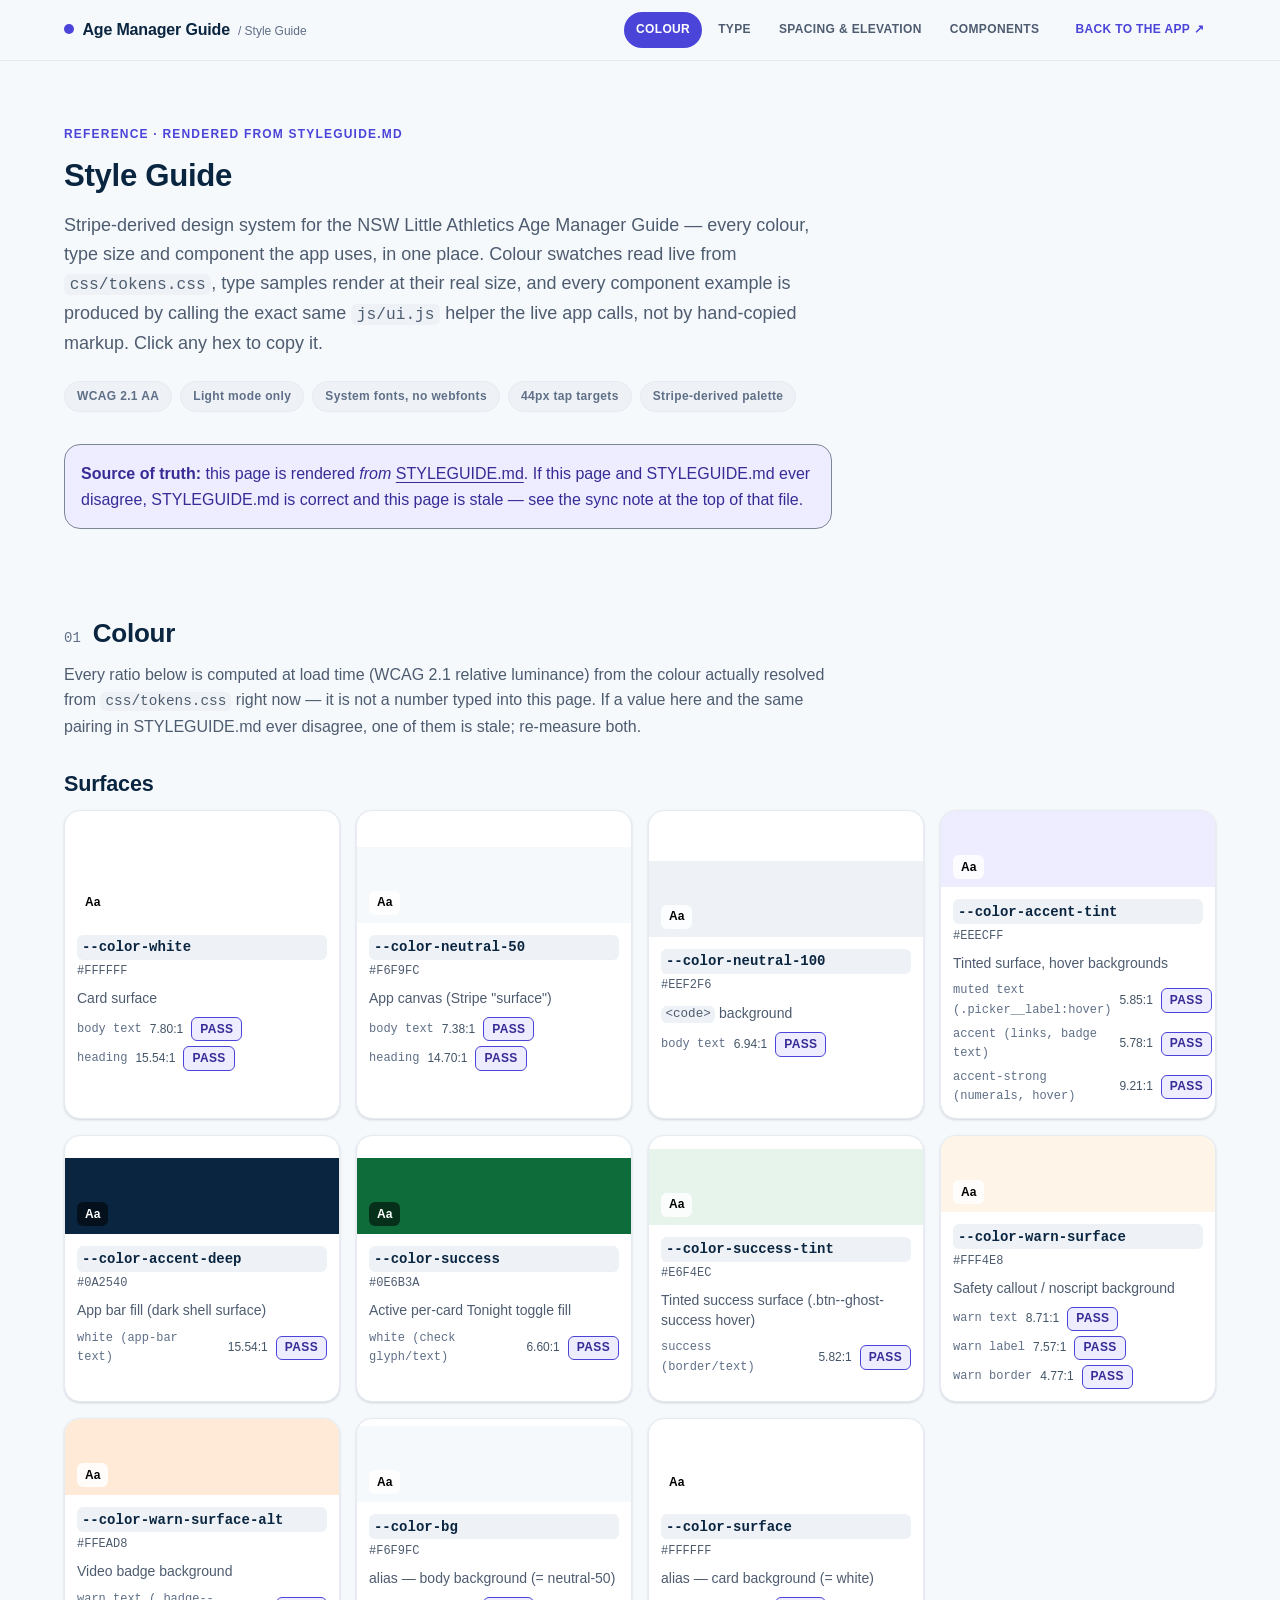
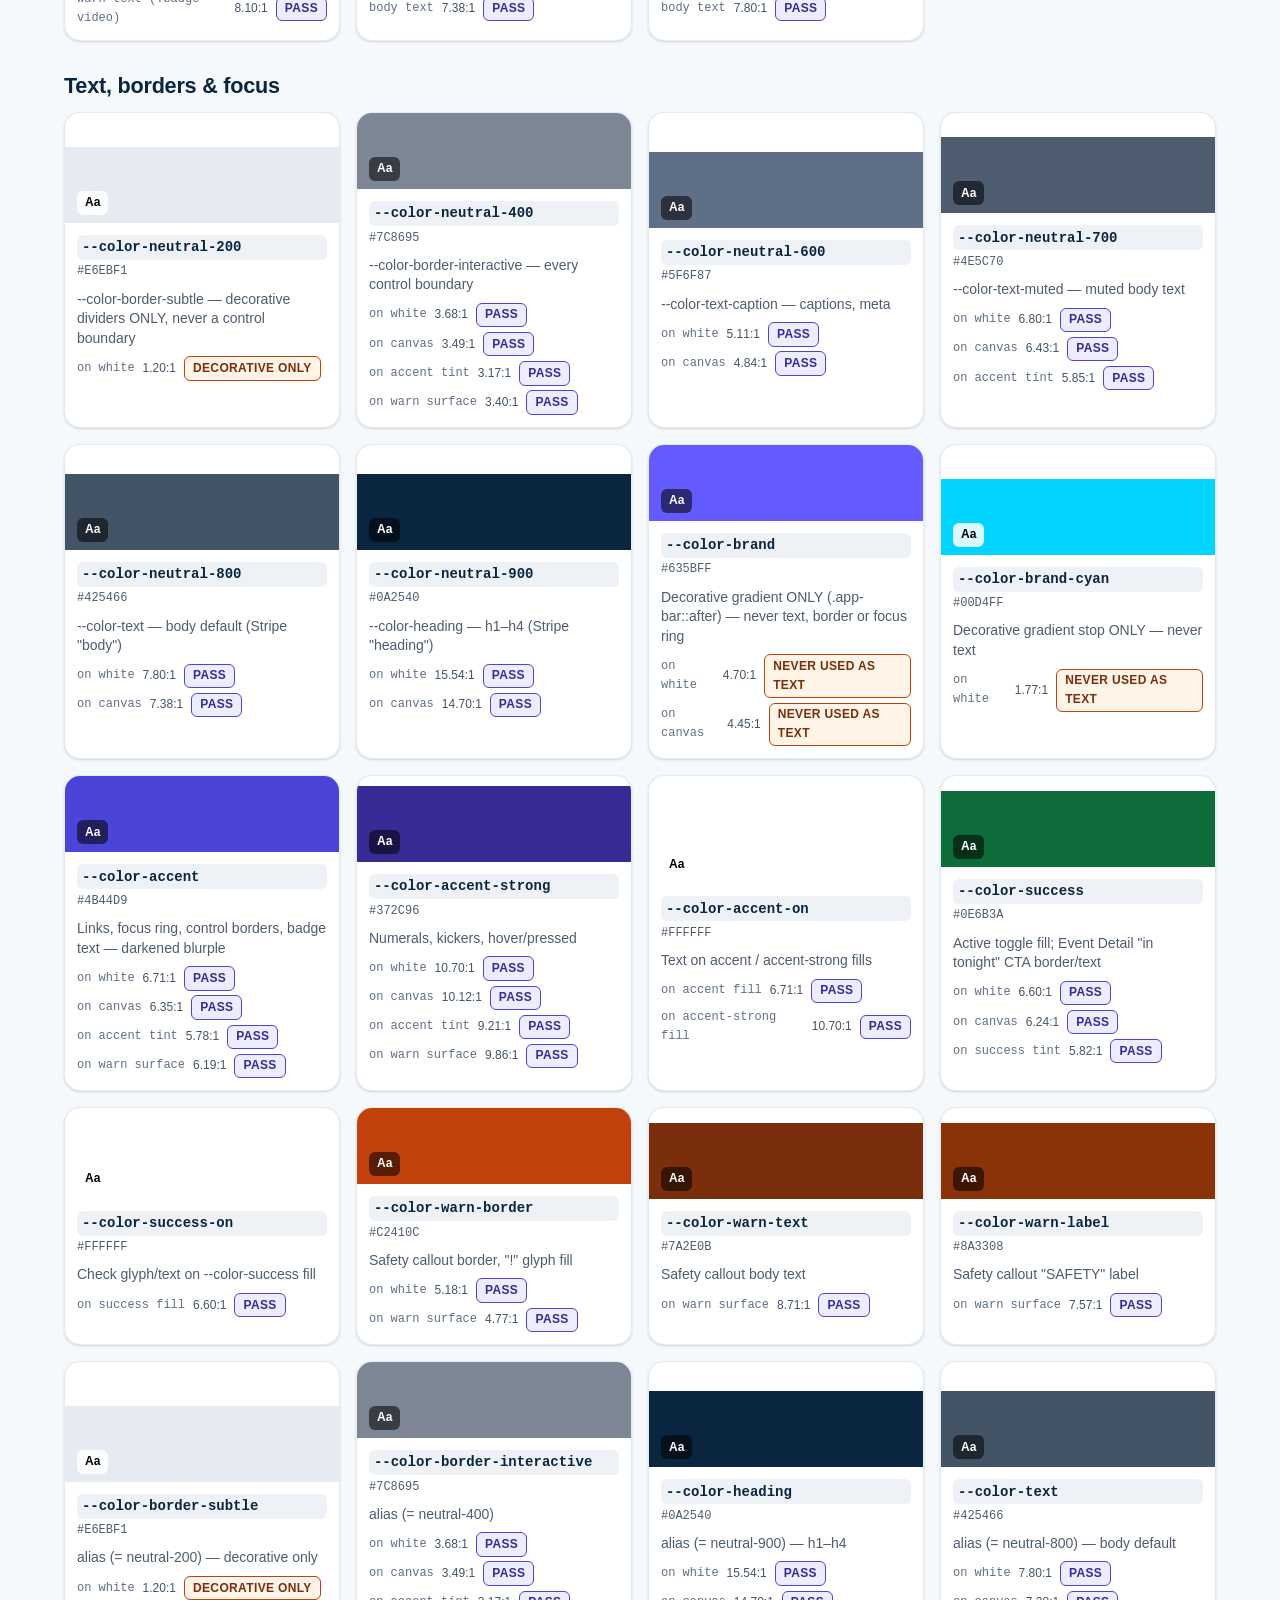
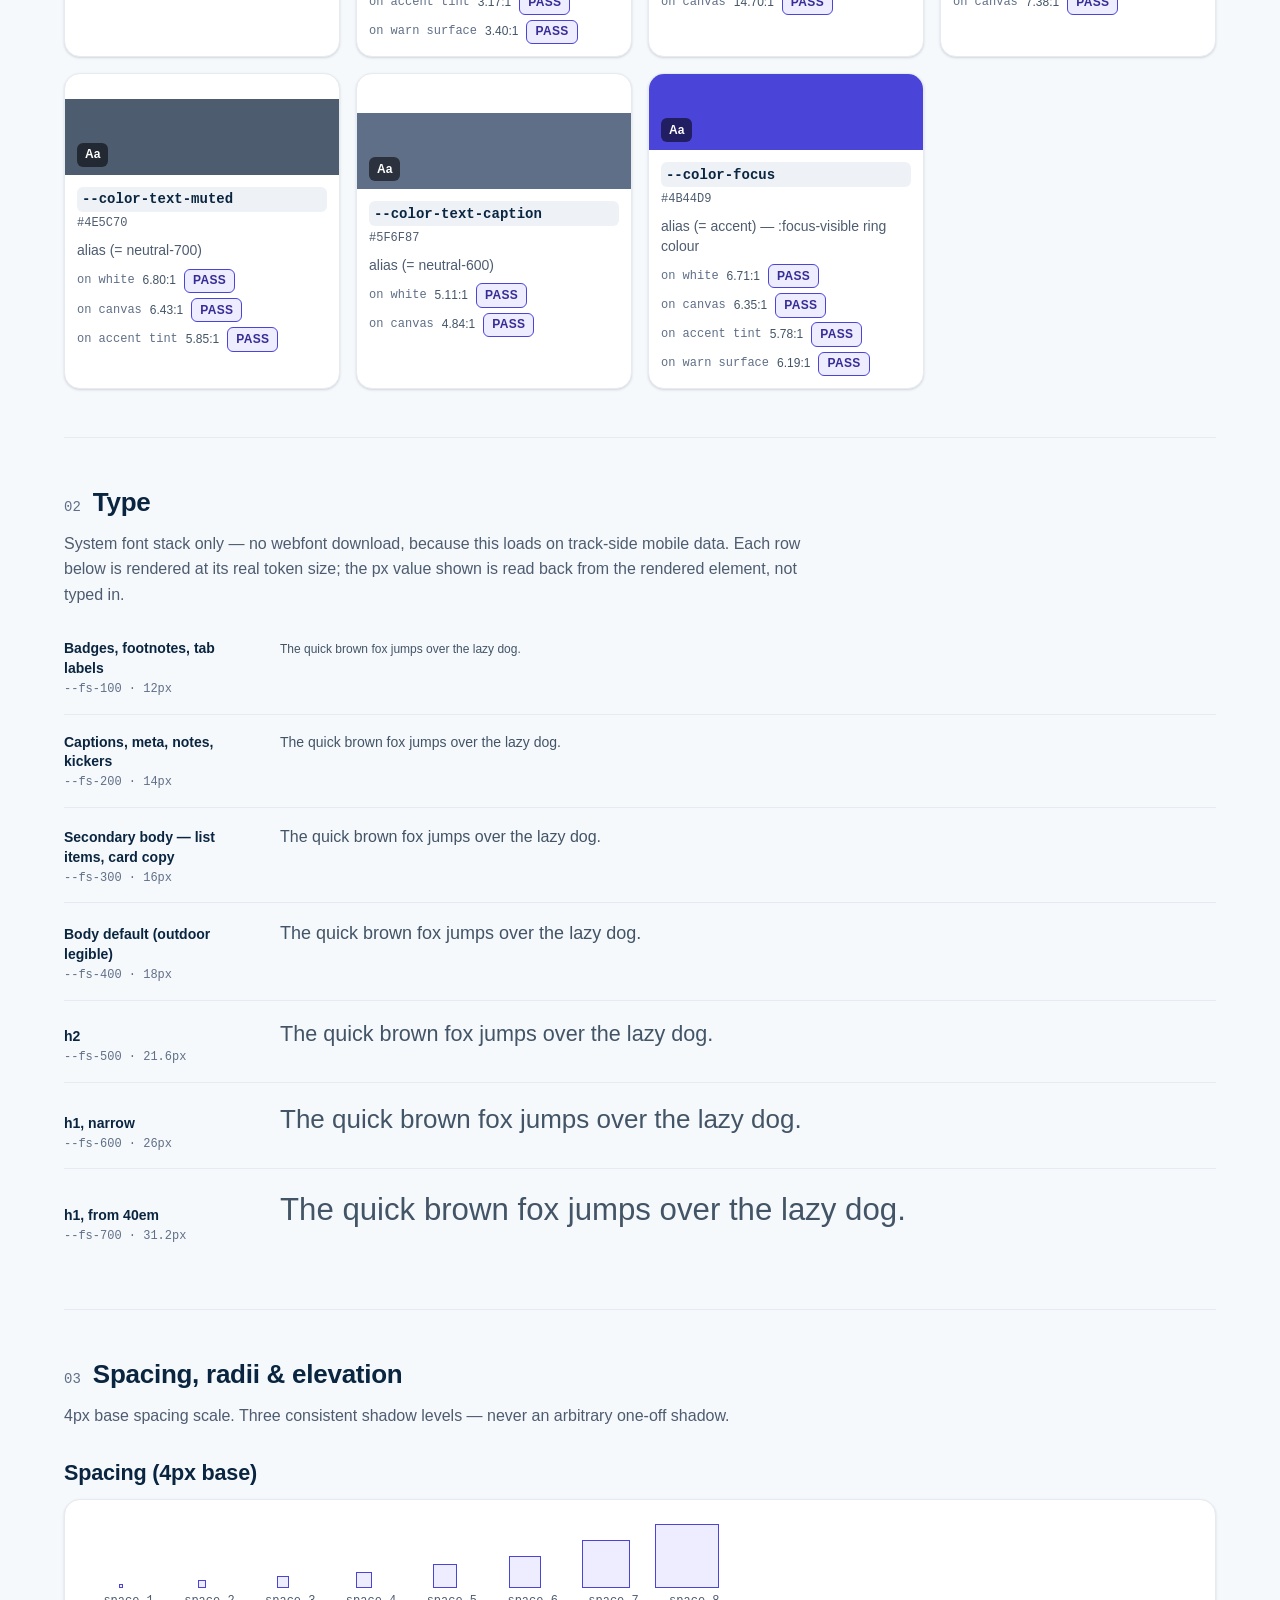
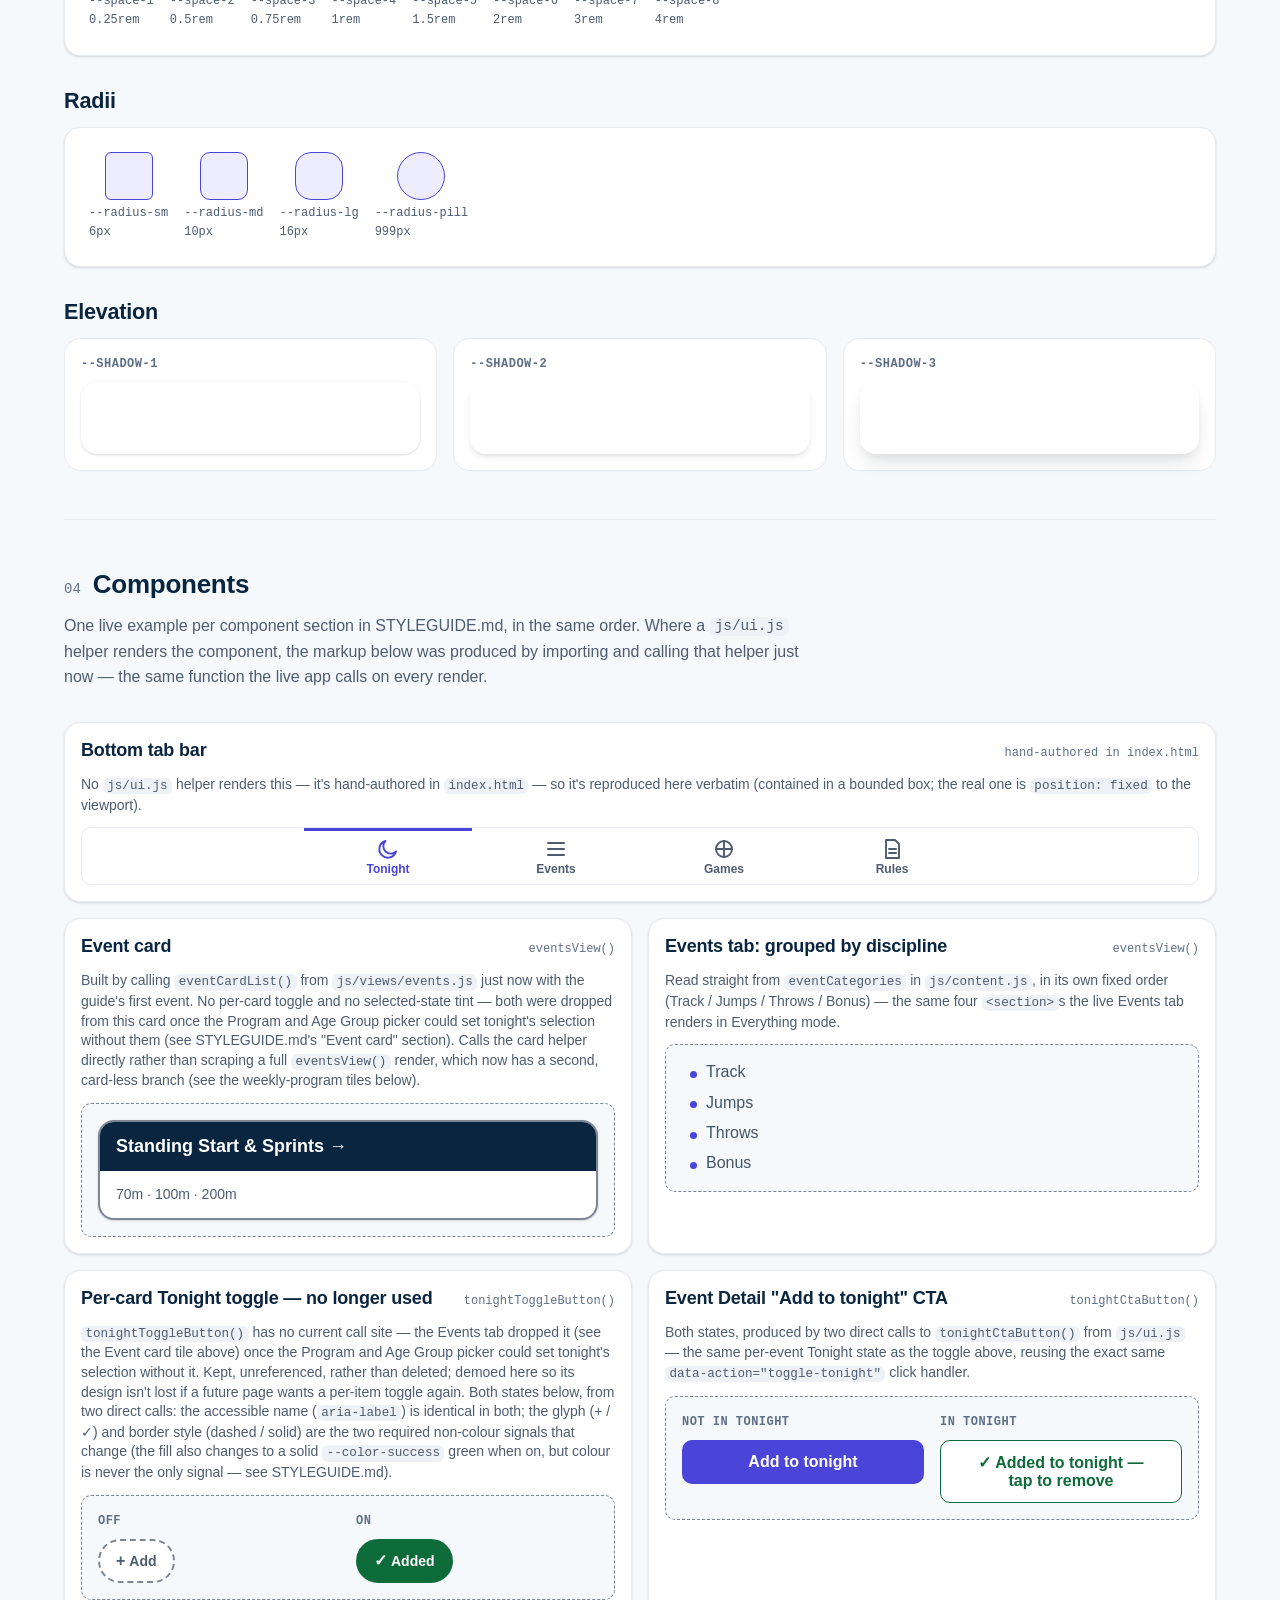
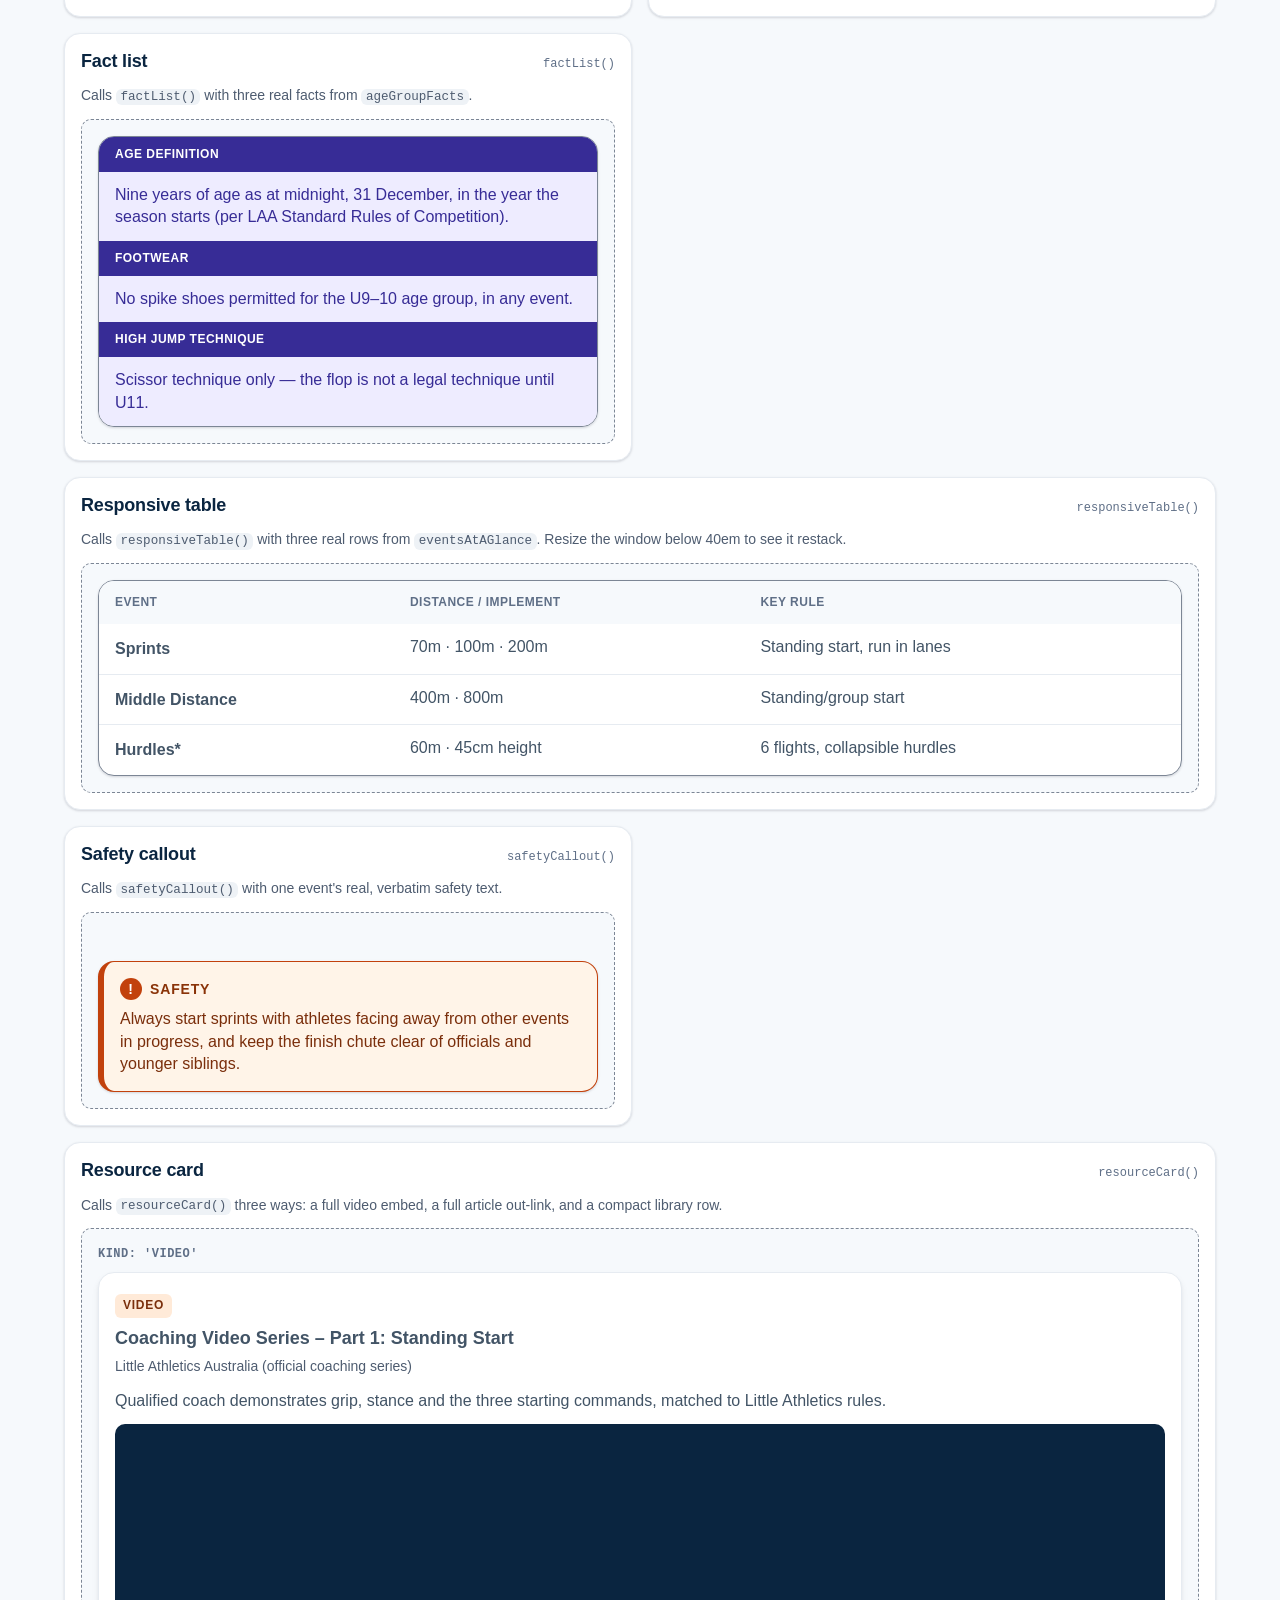
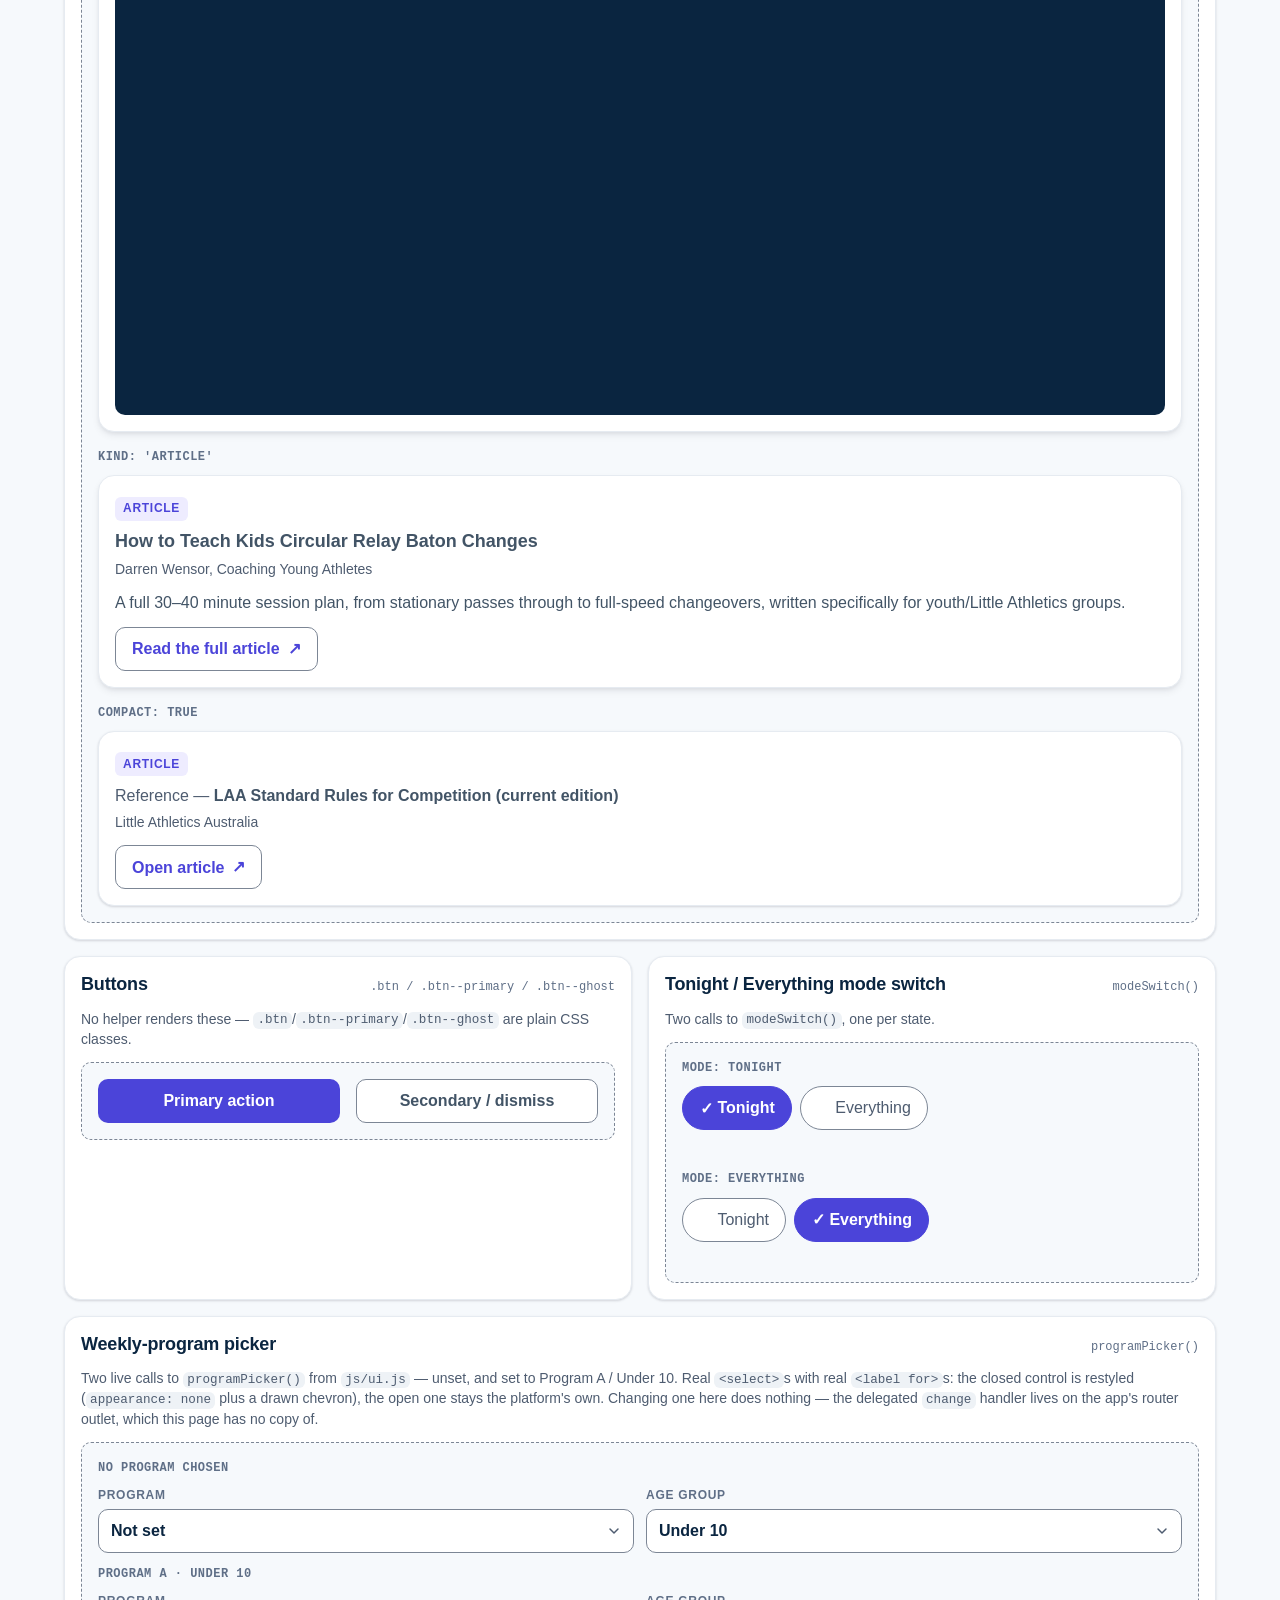
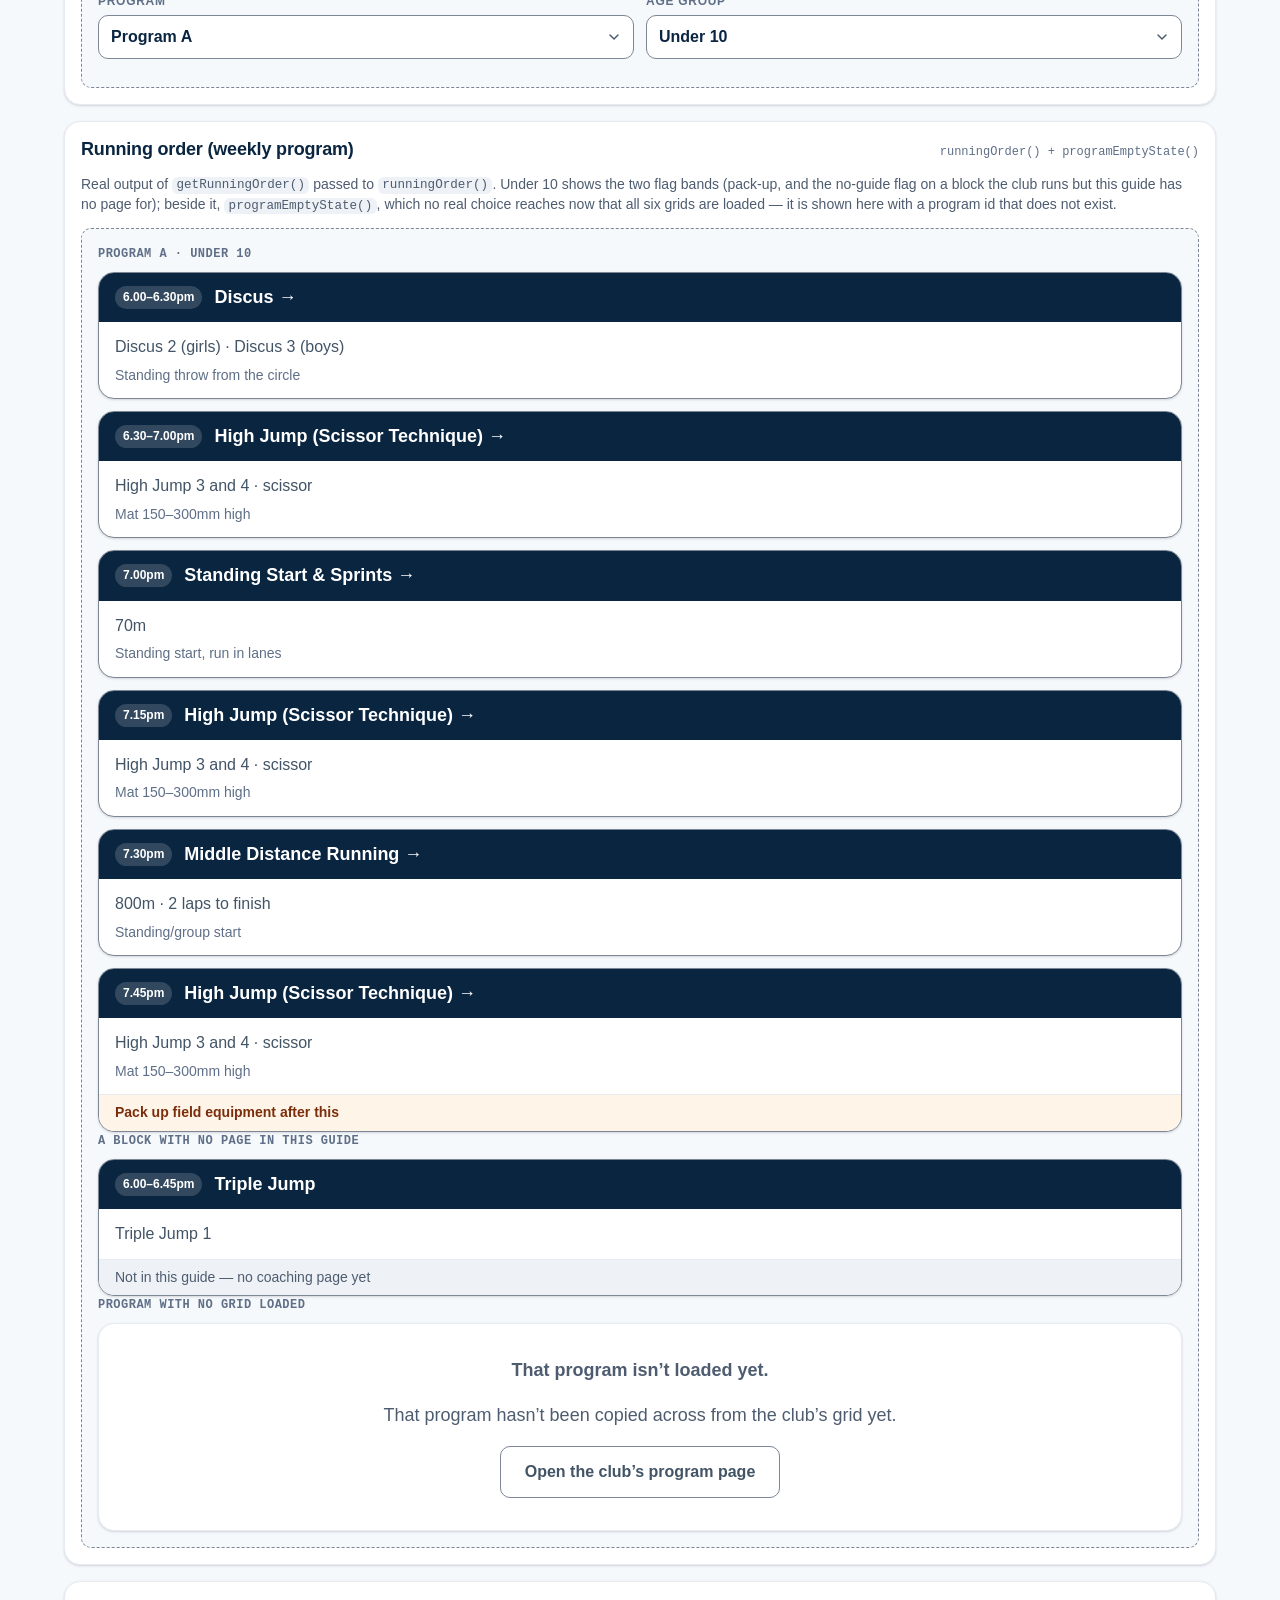
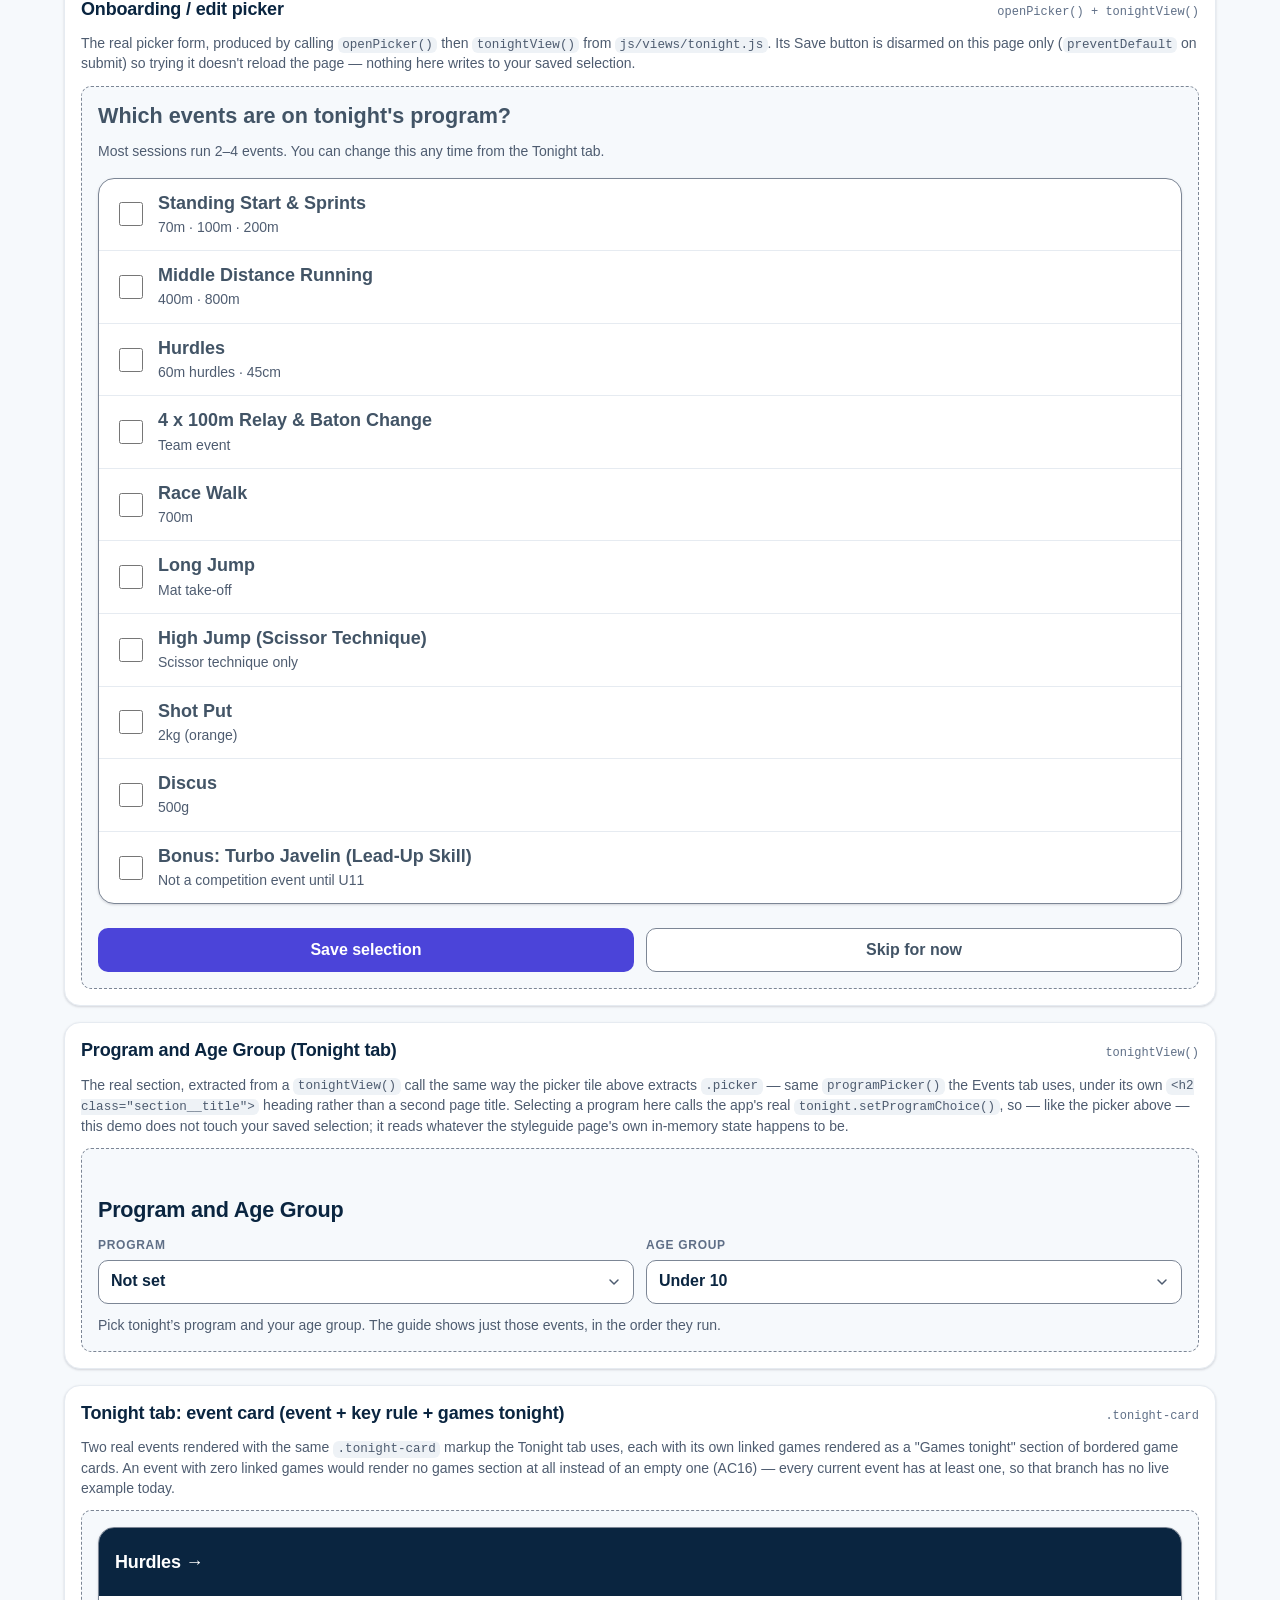
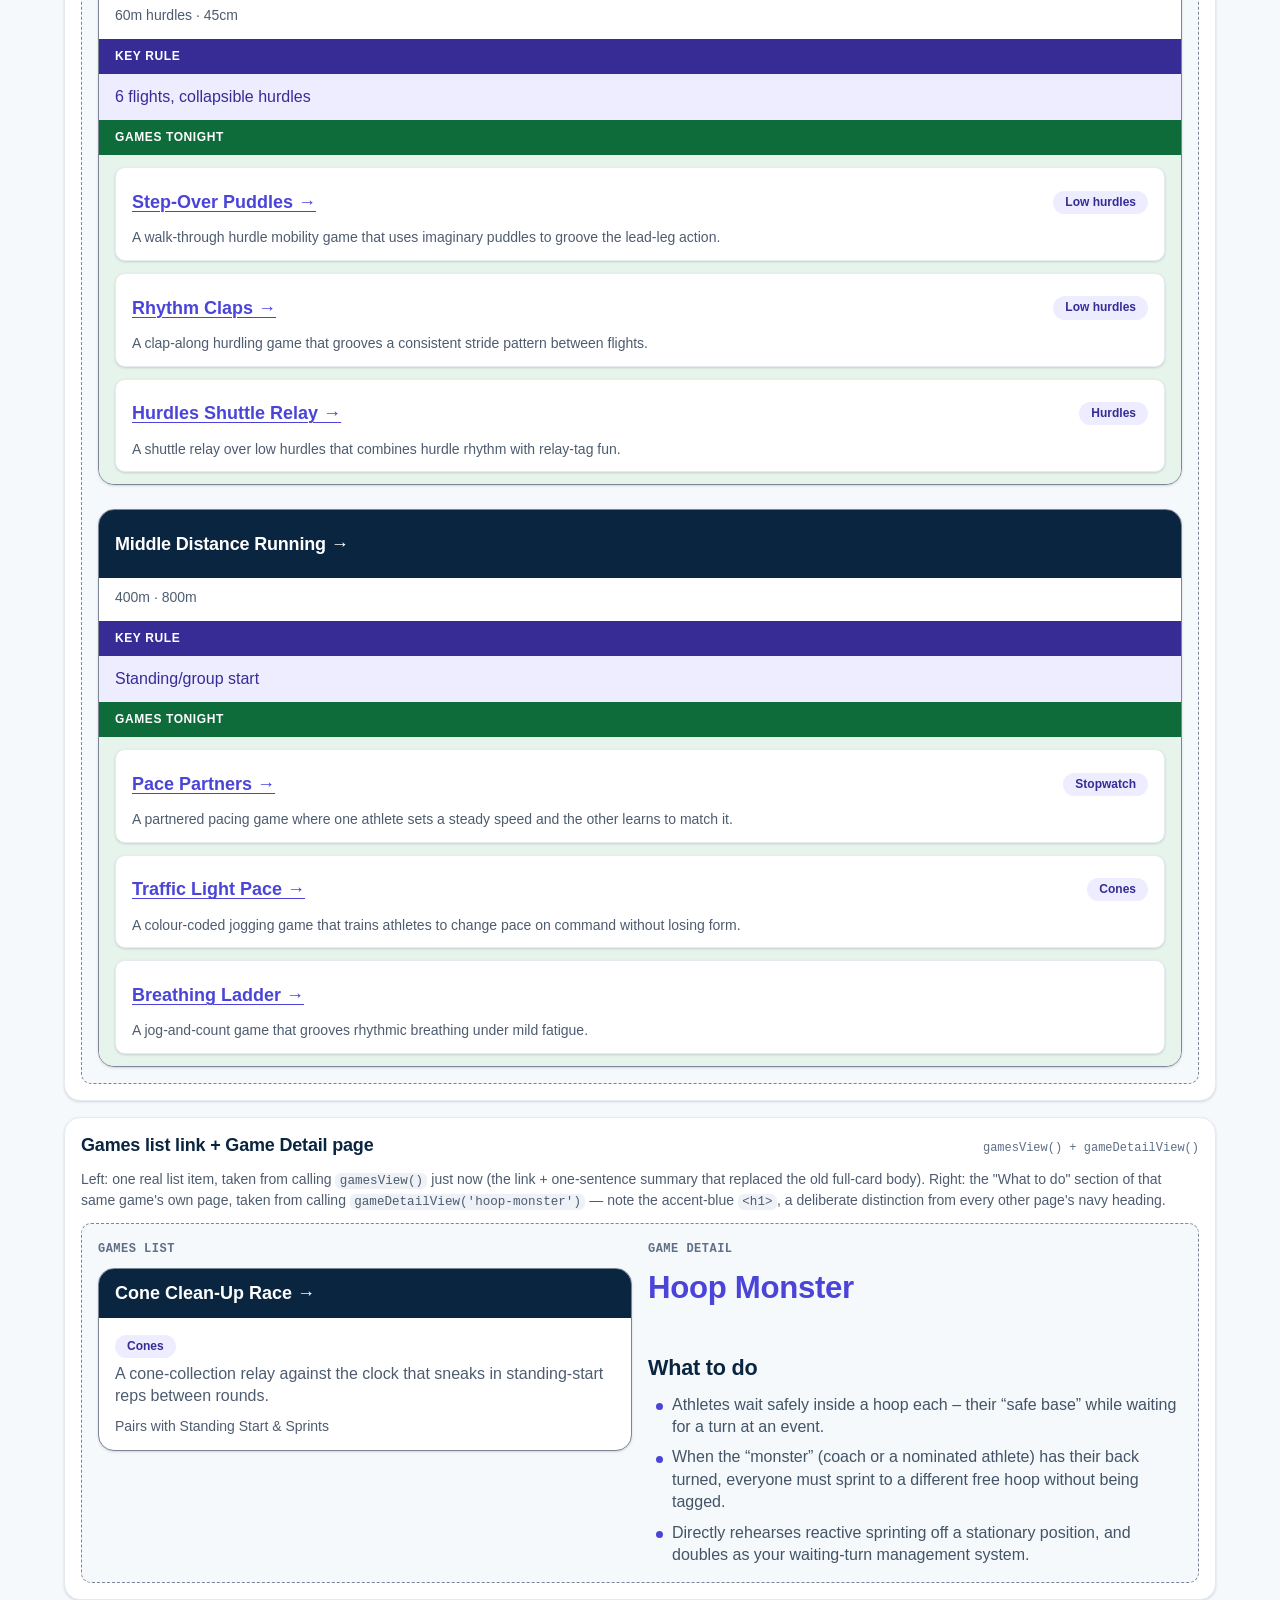
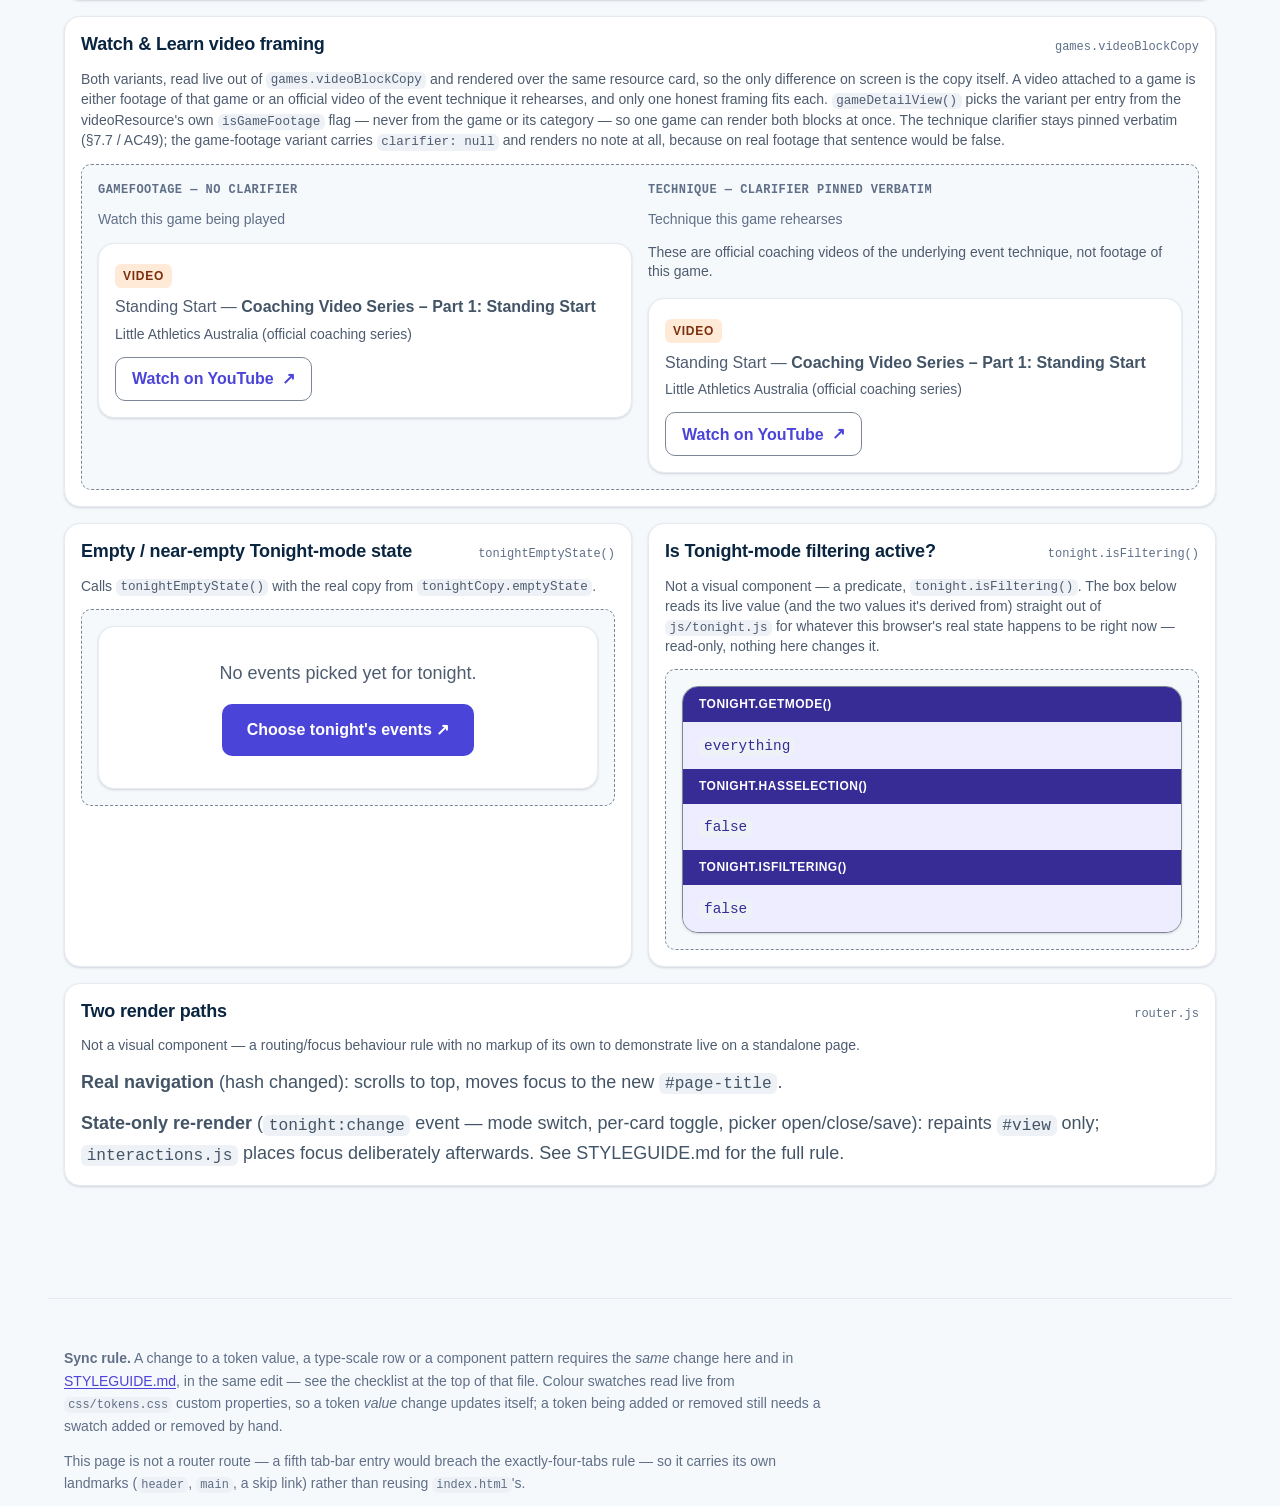
==== commit 609308d4: "Events tab: remove the per-card Add button and the mode switch Both superseded by the Program and Ag" ====
--- a/styleguide.html
+++ b/styleguide.html
@@ -554,12 +554,13 @@
           <p class="sg-tile__note">
             Built by calling <code>eventCardList()</code> from
             <code>js/views/events.js</code> just now with the guide's first
-            event — including its per-card toggle, in whatever state your
-            browser's saved selection currently has it (nothing on this page
-            ever writes to that selection). Calls the card helper directly
-            rather than scraping a full <code>eventsView()</code> render,
-            which now has a second, card-less branch (see the weekly-program
-            tiles below).
+            event. No per-card toggle and no selected-state tint — both were
+            dropped from this card once the Program and Age Group picker
+            could set tonight's selection without them (see STYLEGUIDE.md's
+            "Event card" section). Calls the card helper directly rather
+            than scraping a full <code>eventsView()</code> render, which now
+            has a second, card-less branch (see the weekly-program tiles
+            below).
           </p>
           <div class="sg-tile__stage" id="sg-event-card-demo"></div>
         </article>
@@ -577,16 +578,19 @@
         </article>
 
         <article class="sg-tile">
-          <div class="sg-tile__hd"><h3>Per-card Tonight toggle</h3><span class="sg-tile__spec">tonightToggleButton()</span></div>
+          <div class="sg-tile__hd"><h3>Per-card Tonight toggle — no longer used</h3><span class="sg-tile__spec">tonightToggleButton()</span></div>
           <p class="sg-tile__note">
-            Both states, produced by two direct calls to
-            <code>tonightToggleButton()</code> from <code>js/ui.js</code> —
-            a 44&times;44 icon-only circle. The accessible name
-            (<code>aria-label</code>) is identical in both; the glyph
-            (+ / &check;) and border style (dashed / solid) are the two
-            required non-colour signals that change (the fill also changes
-            to a solid <code>--color-success</code> green when on, but
-            colour is never the only signal — see STYLEGUIDE.md).
+            <code>tonightToggleButton()</code> has no current call site — the
+            Events tab dropped it (see the Event card tile above) once the
+            Program and Age Group picker could set tonight's selection
+            without it. Kept, unreferenced, rather than deleted; demoed here
+            so its design isn't lost if a future page wants a per-item
+            toggle again. Both states below, from two direct calls: the
+            accessible name (<code>aria-label</code>) is identical in both;
+            the glyph (+ / &check;) and border style (dashed / solid) are
+            the two required non-colour signals that change (the fill also
+            changes to a solid <code>--color-success</code> green when on,
+            but colour is never the only signal — see STYLEGUIDE.md).
           </p>
           <div class="sg-tile__stage sg-tile__stage--row" id="sg-toggle-demo"></div>
         </article>
--- a/css/components.css
+++ b/css/components.css
@@ -480,25 +480,36 @@
 }
 
 /* --- Event list (state-first card redesign, "Option A") --------------------
+   `.event-card--selected` and every `.tonight-toggle*` rule below are UNUSED
+   by any current view — js/views/events.js stopped emitting the selected
+   class and the toggle once the Program and Age Group picker could set
+   tonight's selection without either (see STYLEGUIDE.md's "Event card" and
+   "Per-card Tonight toggle" sections). Kept, not deleted, in case a future
+   page wants a per-item toggle again; the rationale below describes the
+   design as it existed with a live caller.
+
    Each event renders as its own bordered/rounded `.event-card` — the
    border/radius/shadow/clip live on the `<li>` itself, not on the link,
-   because the link (`.event-card__link`) now wraps only the name strip; the
-   tagline + toggle row (`.event-card__body`) is a SIBLING of the link, not a
-   child of it — a <button> cannot be a descendant of <a> (the browser
-   silently reparents it out). See js/views/events.js and ui.js's
-   tonightToggleButton(). The name reverses white out of `--color-heading`
-   in a full-bleed `.event-card__strip` — same header-band language as
-   `.game-list__link` (js/views/games.js). `overflow: hidden` on `.event-card`
-   clips both bands to its rounded corners. No numeral badge — the name alone
-   identifies the event.
-
-   `.event-card--selected` (js/views/events.js, applied when the event is in
-   tonight's selection) tints the WHOLE card — border colour and the body
-   band's fill — so a coach can tell what's already added from the card
-   itself while scanning, not just from the small toggle. This is on top of,
-   not instead of, the toggle's own non-colour signals (glyph + border style,
-   see `.tonight-toggle` below) — colour is never the only signal (SC 1.4.1).
-   See STYLEGUIDE.md's "Event card" section for the full rationale. */
+   because the link (`.event-card__link`) wraps only the name strip; the
+   body (`.event-card__body`) is a SIBLING of the link, not a child of it —
+   a <button> cannot be a descendant of <a> (the browser silently reparents
+   it out), which is why this split exists even now that the body holds no
+   button. See js/views/events.js and ui.js's tonightToggleButton(). The name
+   reverses white out of `--color-heading` in a full-bleed `.event-card__strip`
+   — same header-band language as `.game-list__link` (js/views/games.js).
+   `overflow: hidden` on `.event-card` clips both bands to its rounded
+   corners. No numeral badge — the name alone identifies the event.
+
+   `.event-card--selected` (js/views/events.js, formerly applied when the
+   event was in tonight's selection) tinted the WHOLE card — border colour
+   and the body band's fill — so a coach could tell what's already added
+   from the card itself while scanning, not just from the small toggle. That
+   was on top of, not instead of, the toggle's own non-colour signals (glyph
+   + border style, see `.tonight-toggle` below) — colour was never the only
+   signal (SC 1.4.1). Once the toggle went, so did this: a card-wide tint
+   with no accompanying non-colour signal would have BEEN a colour-only
+   distinction, not merely lost one. See STYLEGUIDE.md's "Event card" section
+   for the full rationale. */
 
 .event-cards {
   list-style: none;
@@ -548,8 +559,9 @@
   line-height: var(--lh-snug);
 }
 
-/* Row, not a stacked block, now that the toggle sits inline beside the
-   tagline instead of floating over the card's corner. */
+/* A row (not a stacked block) for historical reasons — it used to also hold
+   the per-card toggle inline beside the tagline; now it holds only the
+   tagline, but the flex row still lays out correctly with one child. */
 .event-card__body {
   display: flex;
   align-items: center;
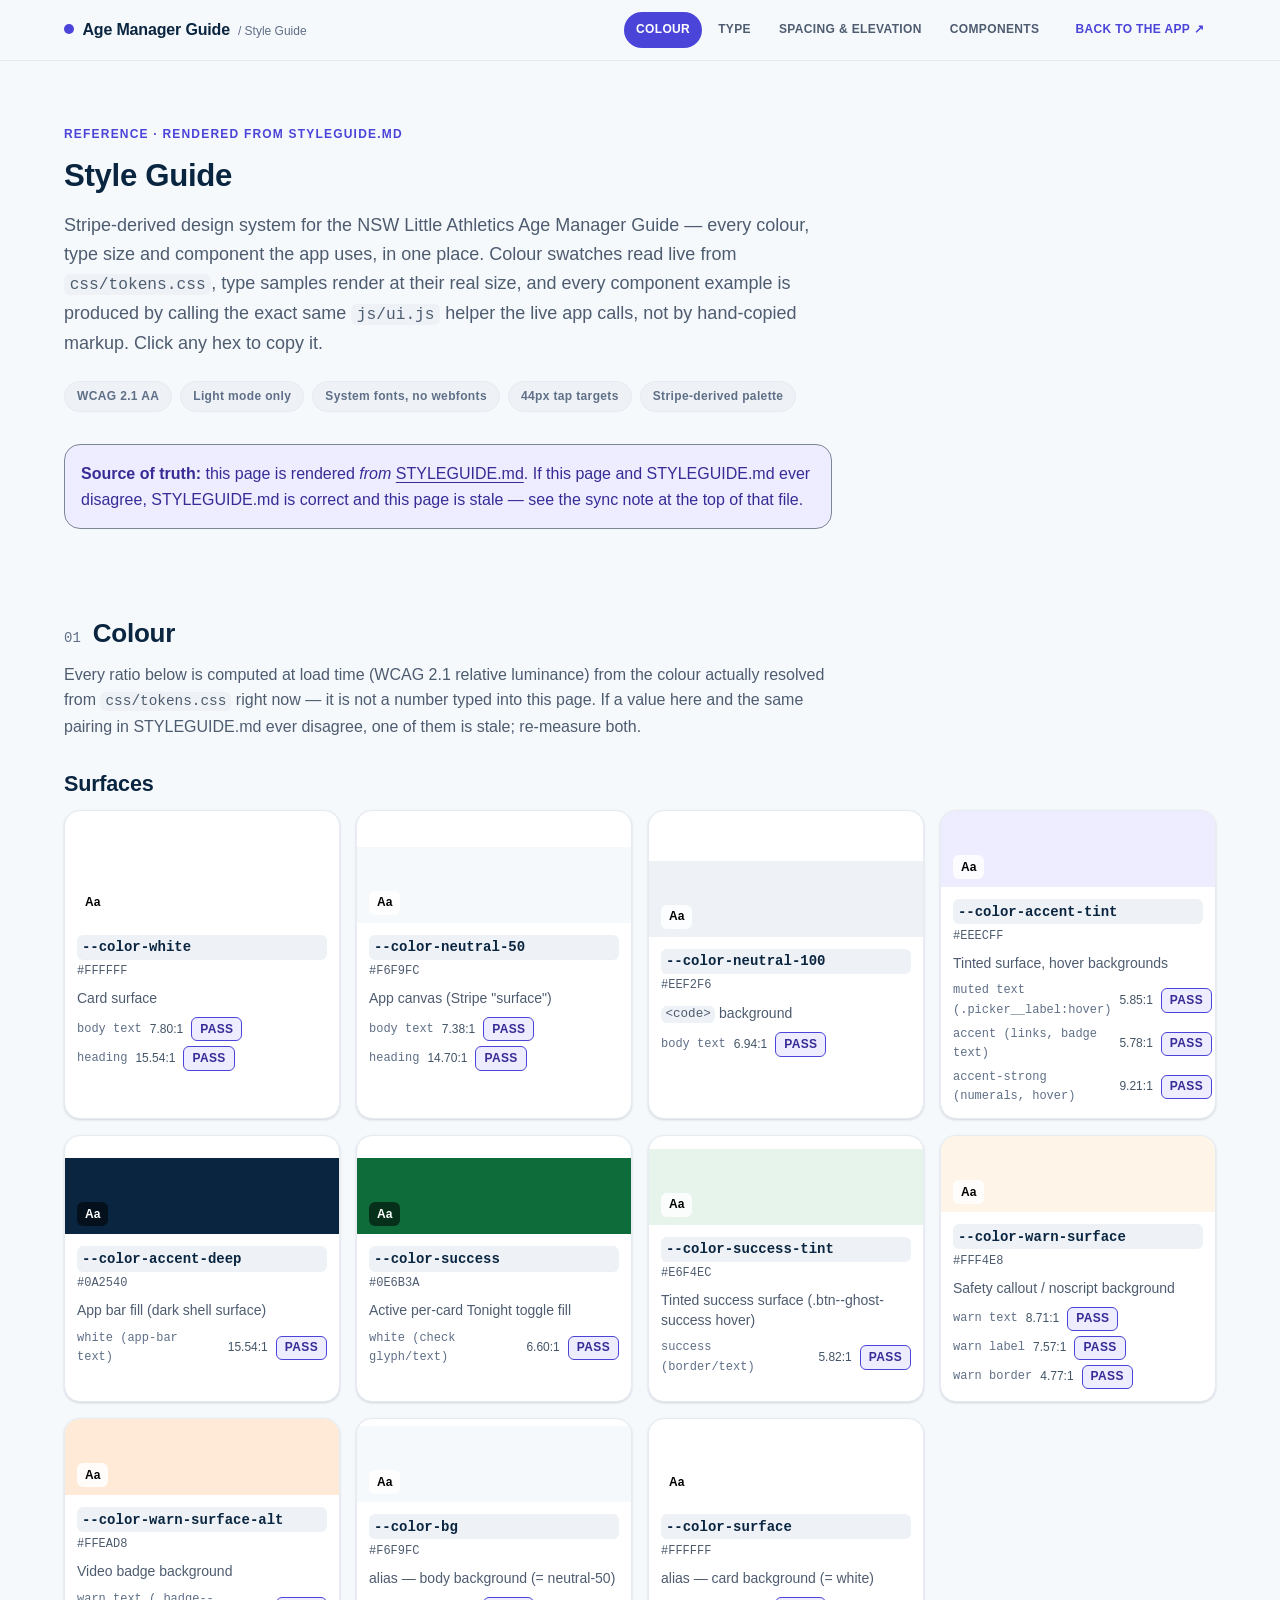
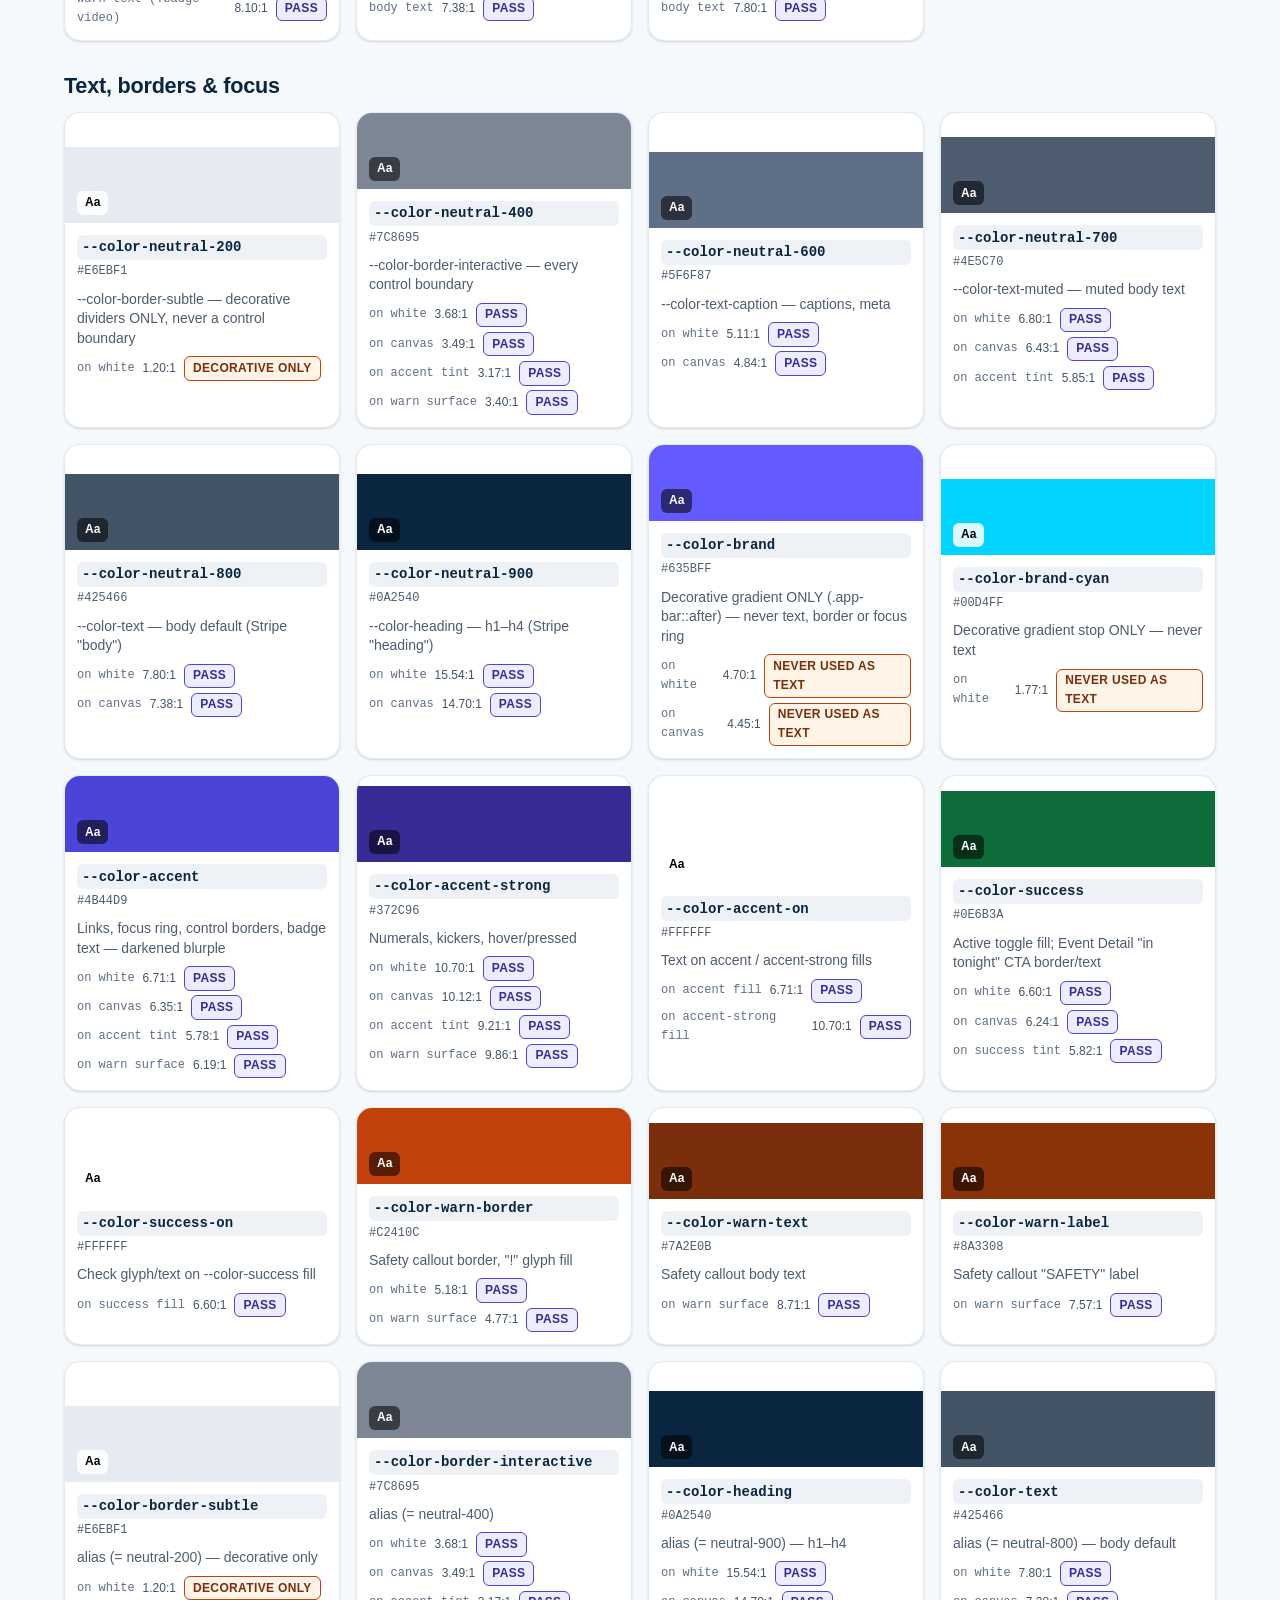
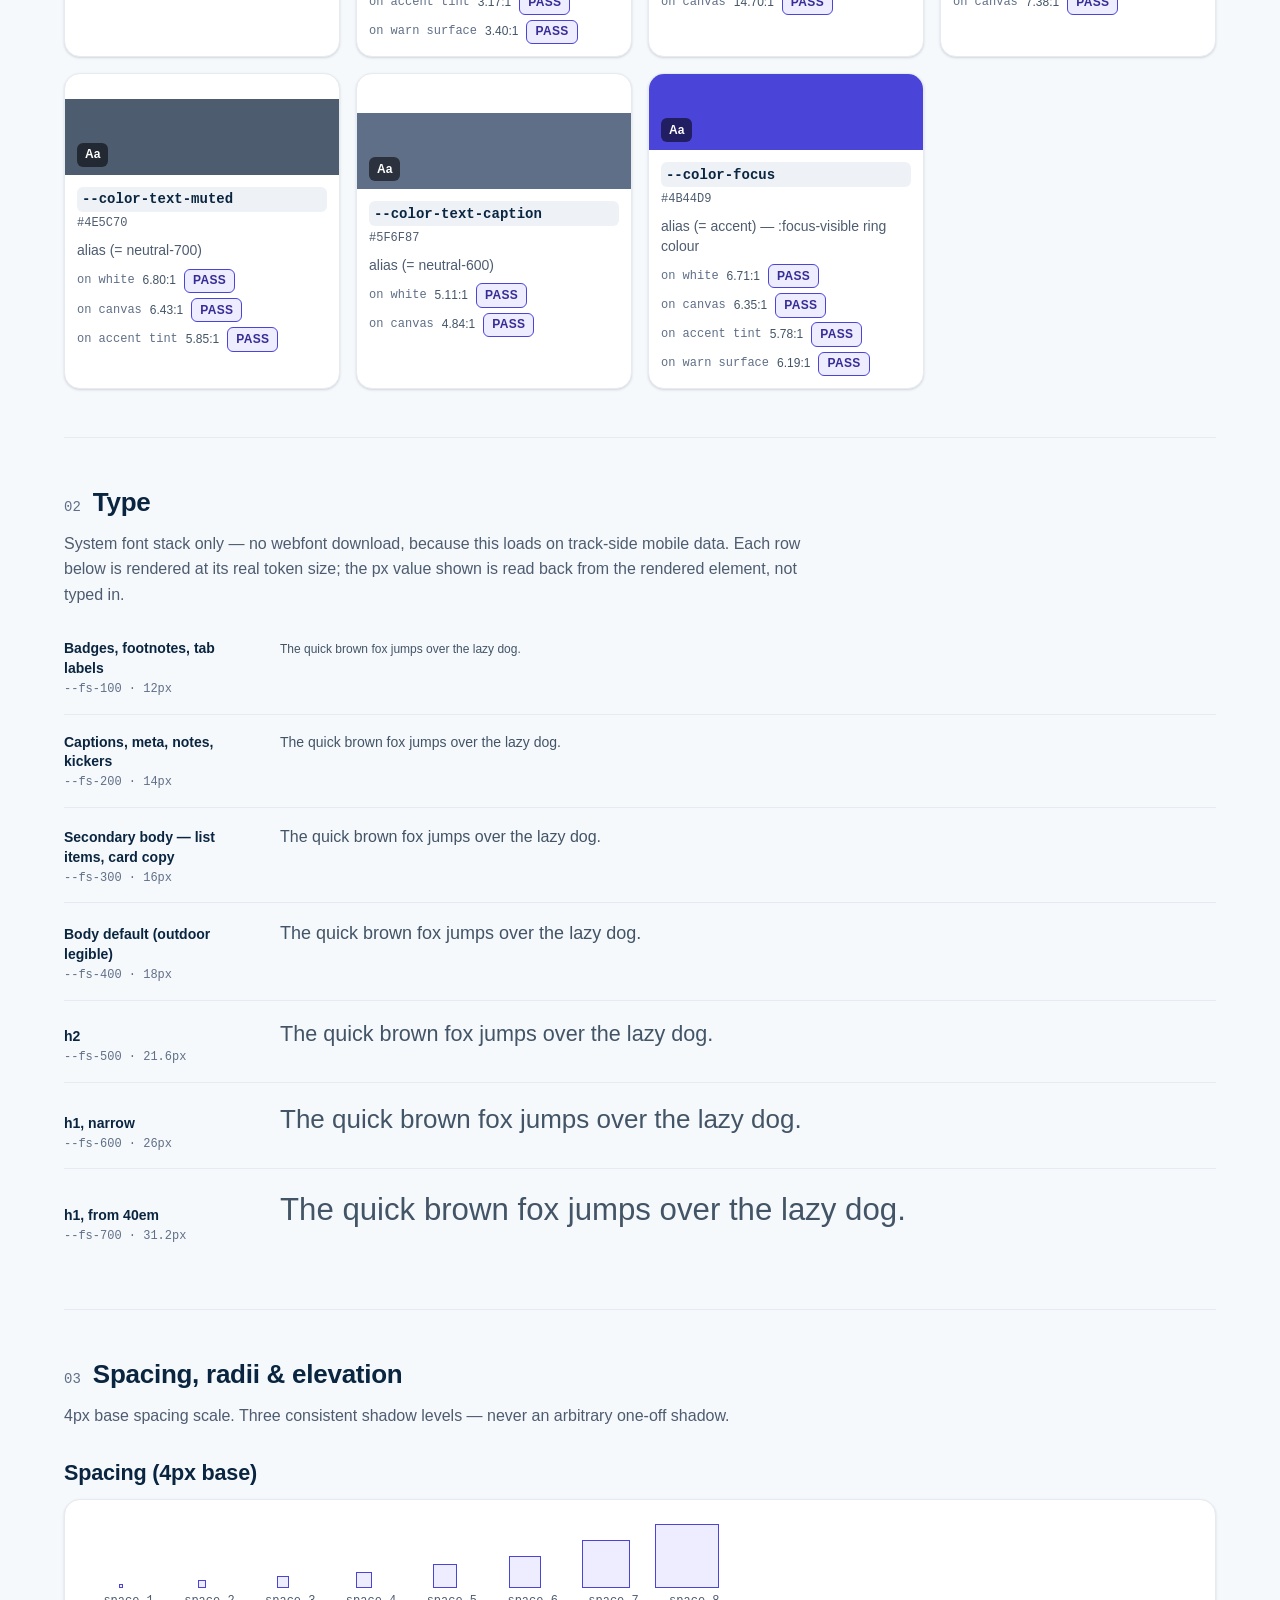
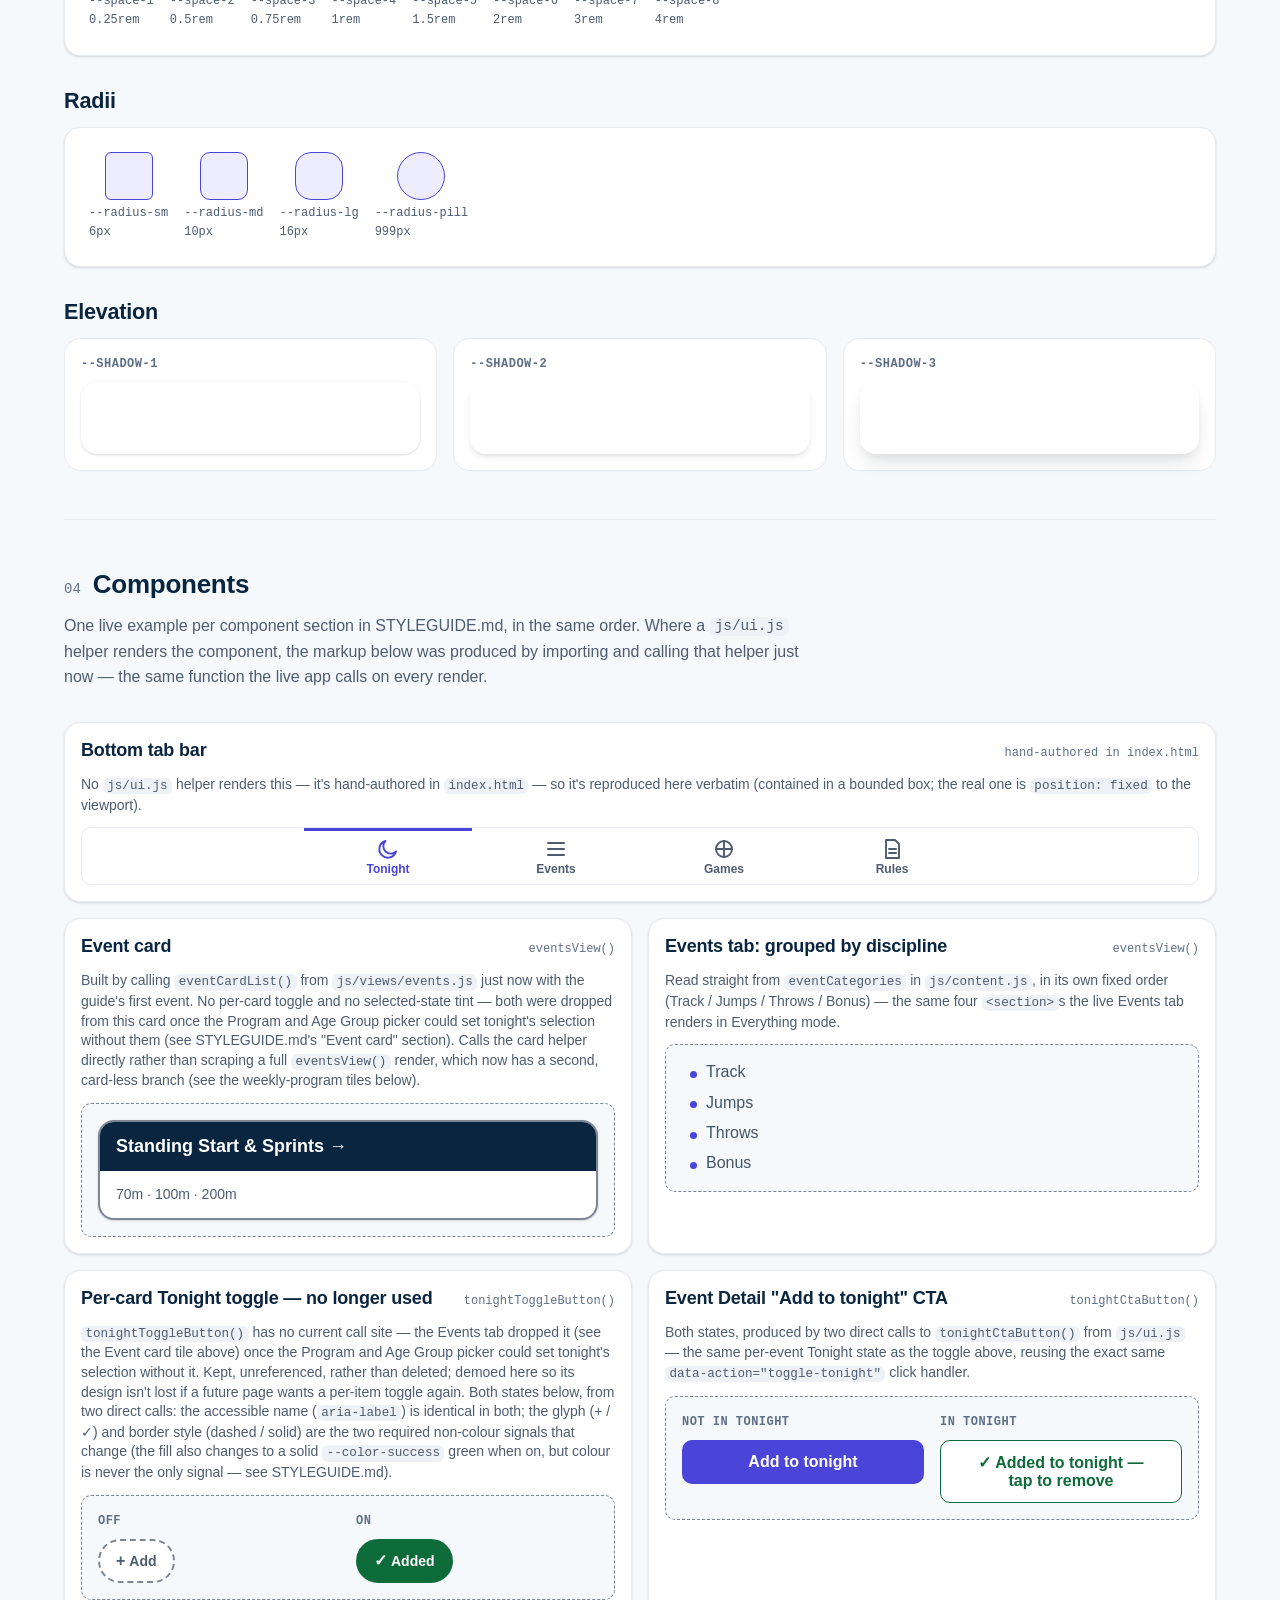
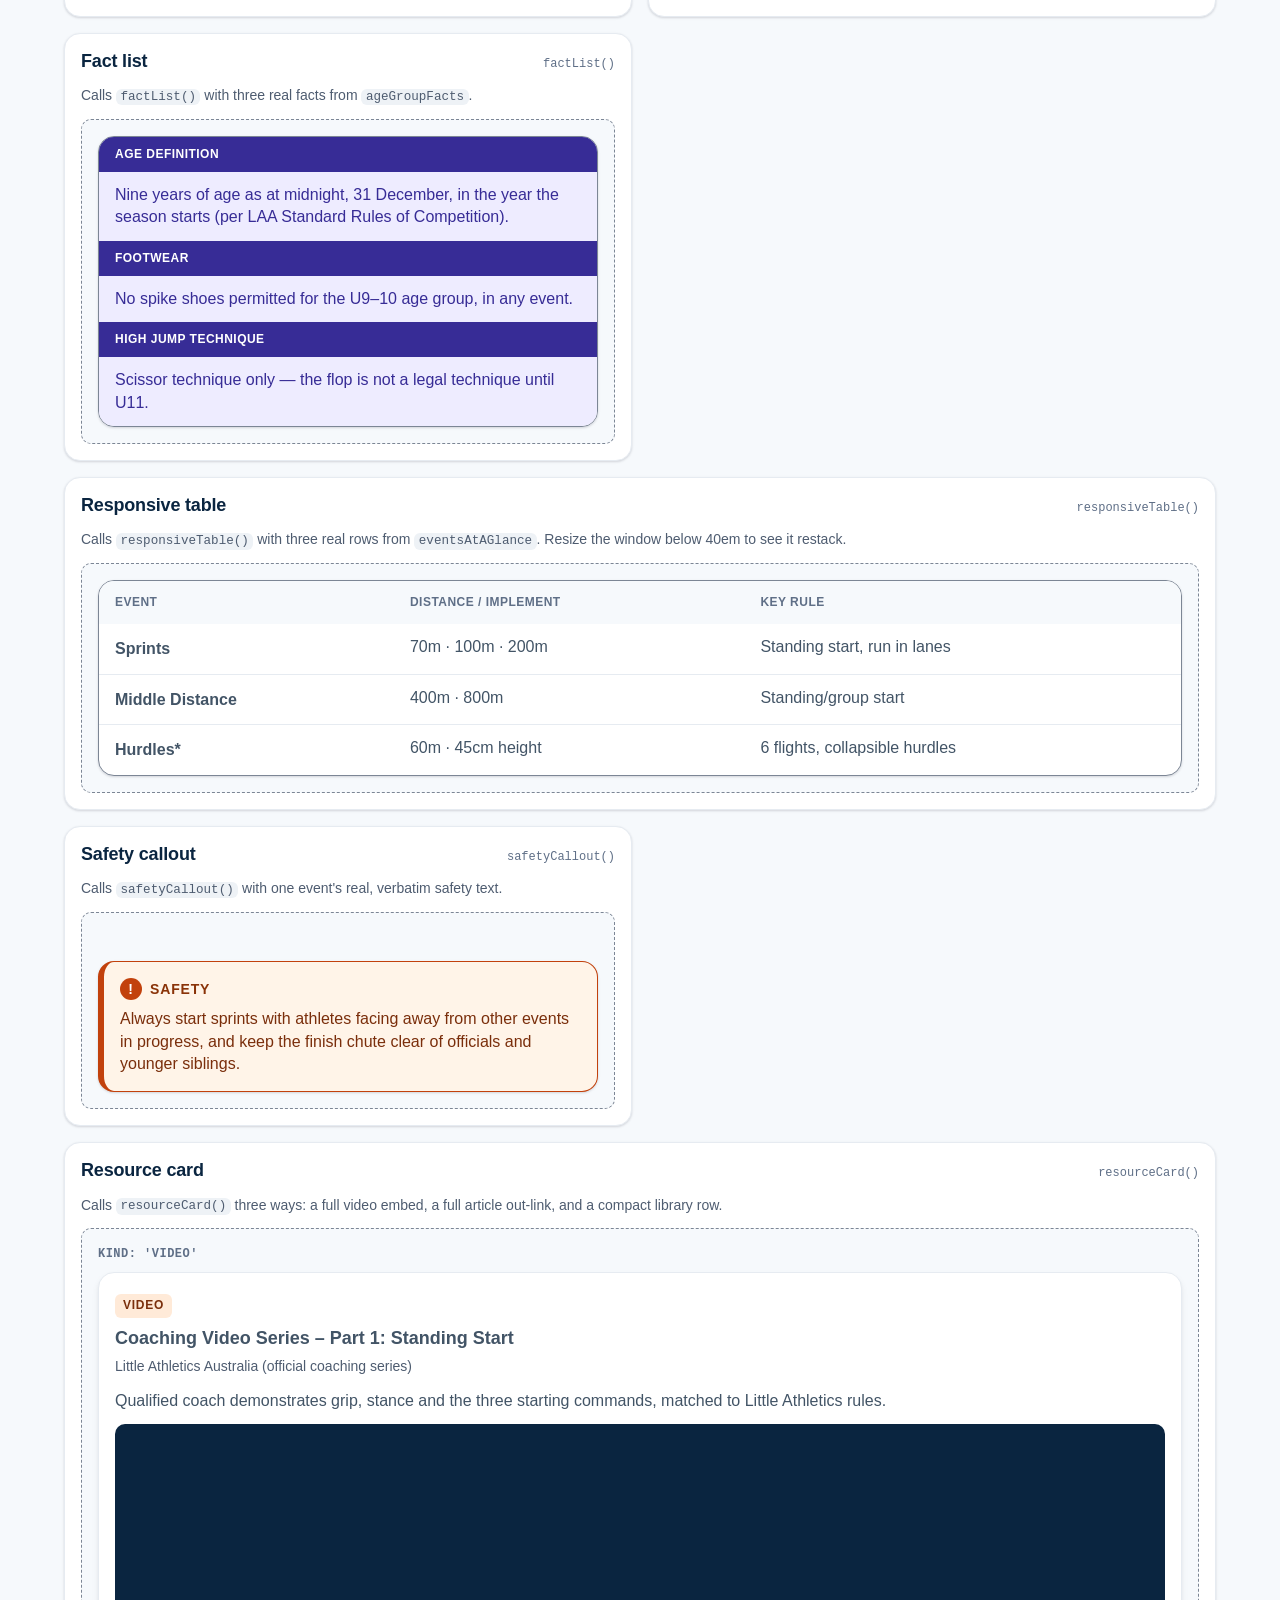
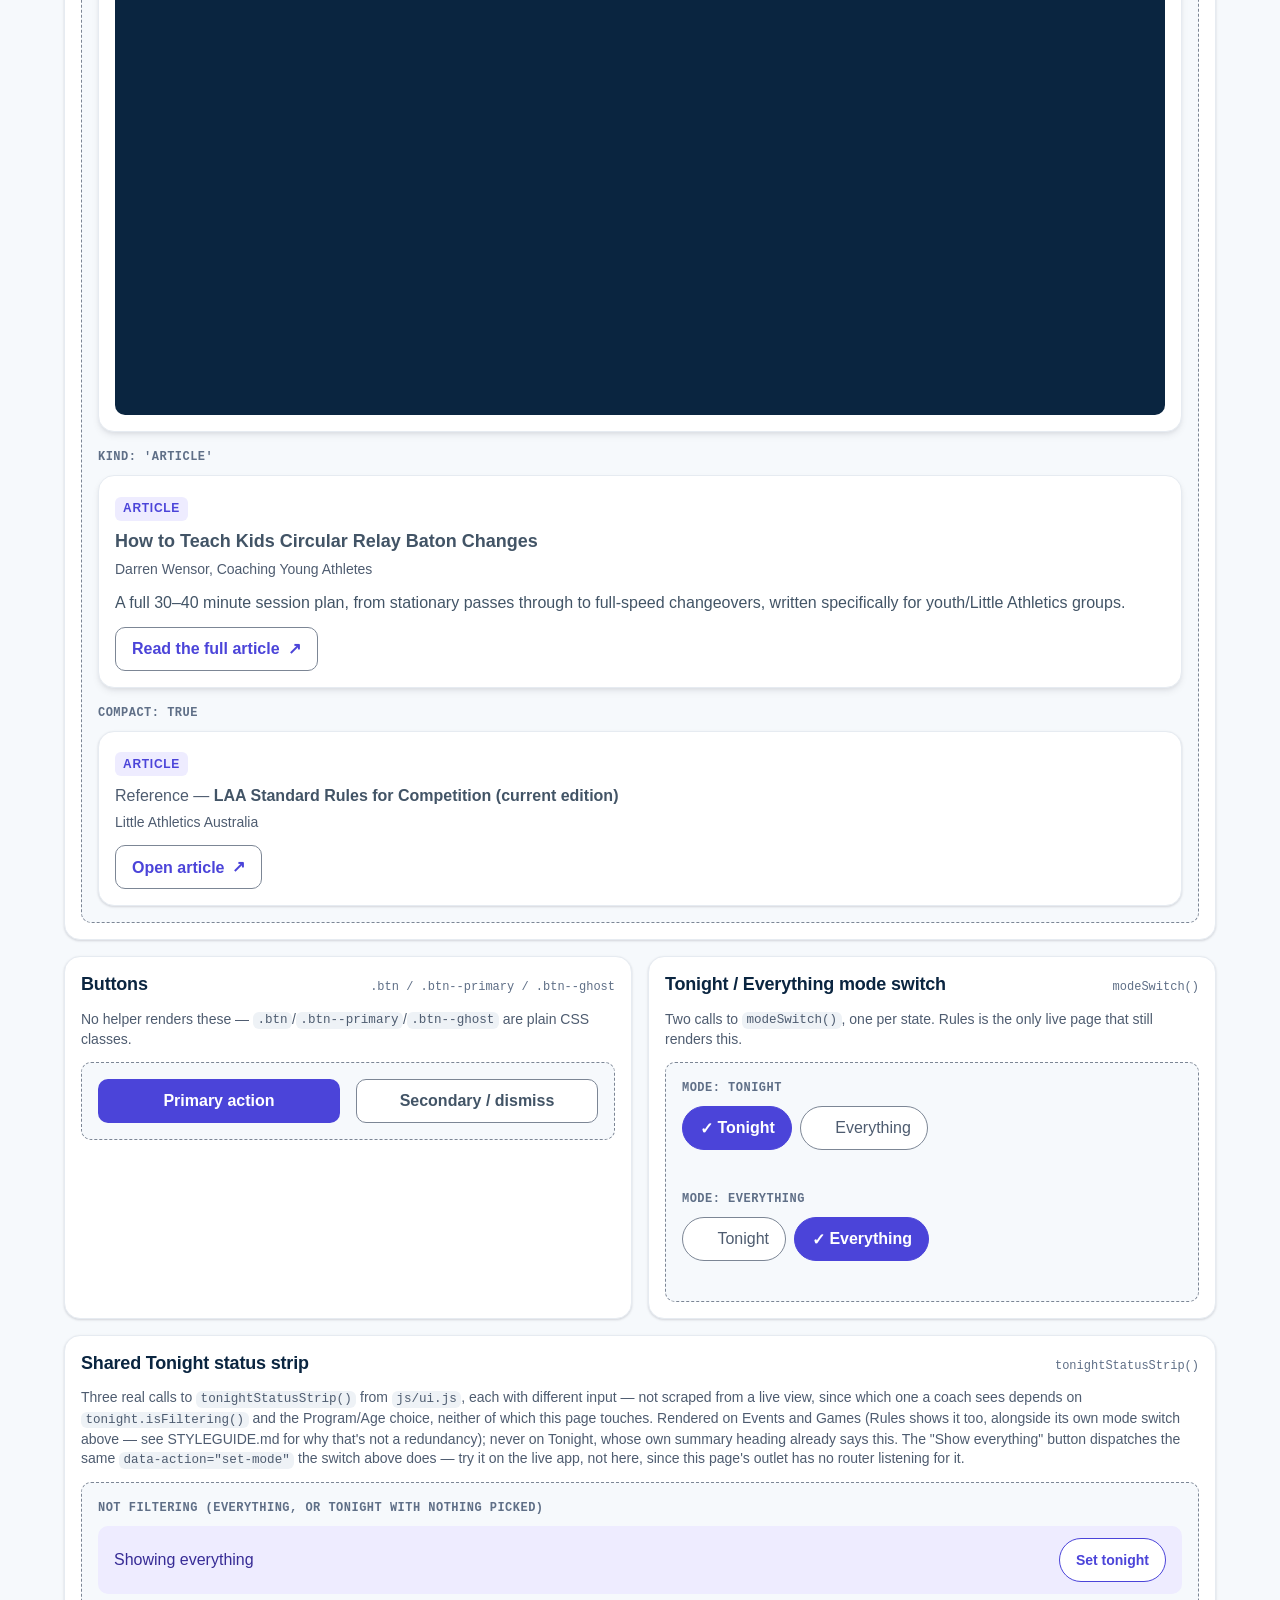
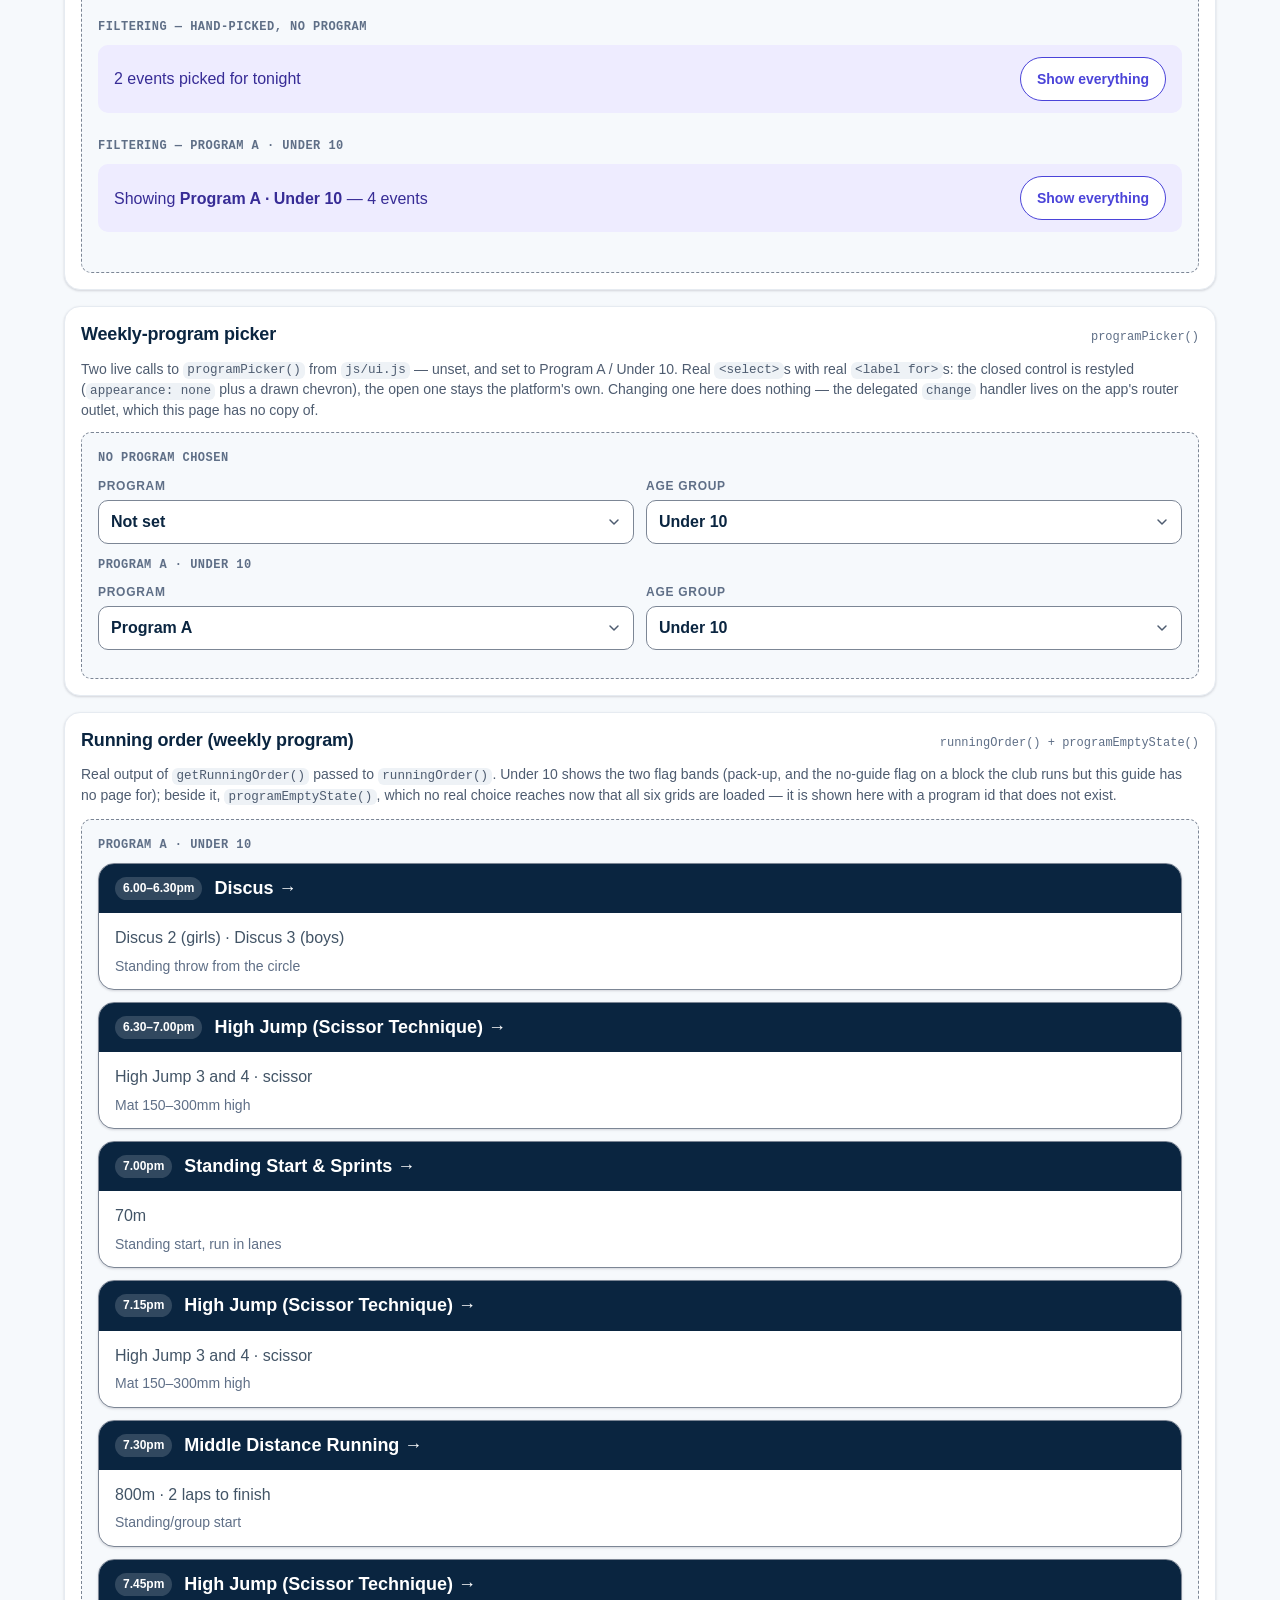
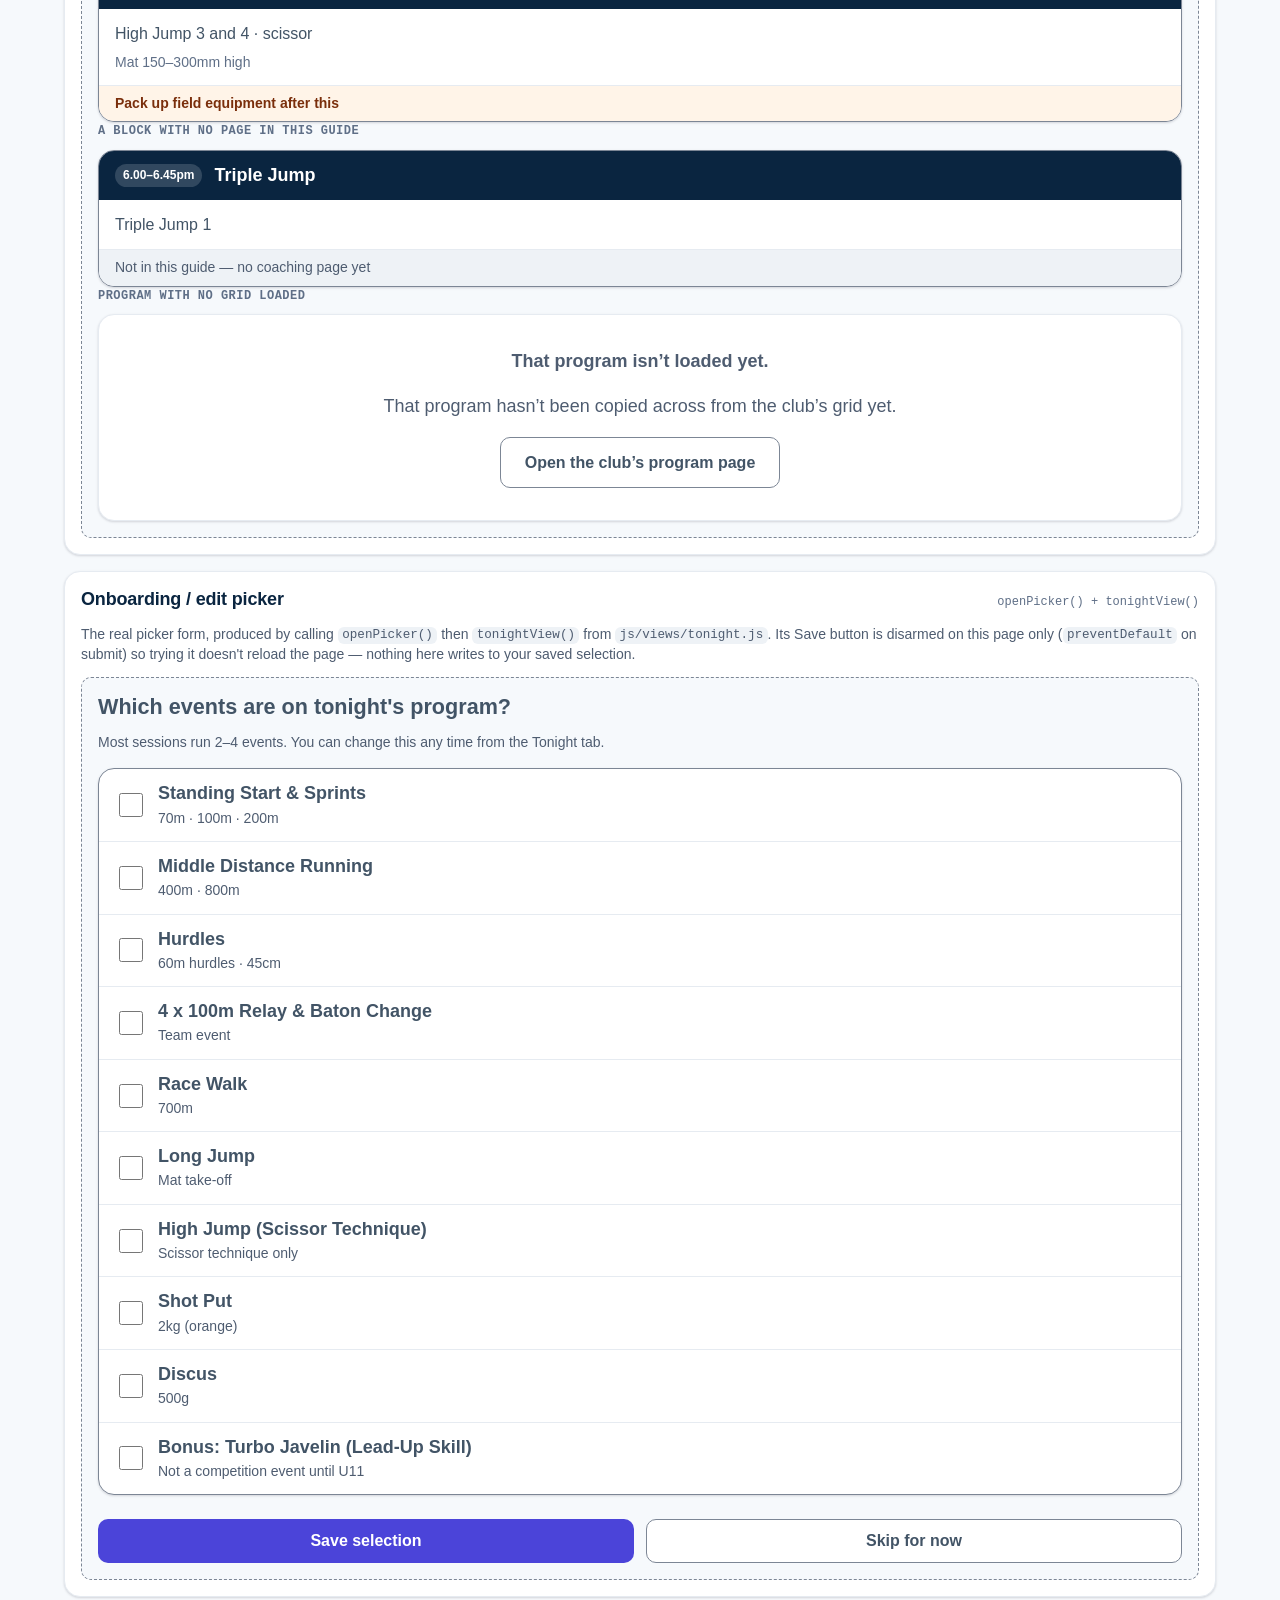
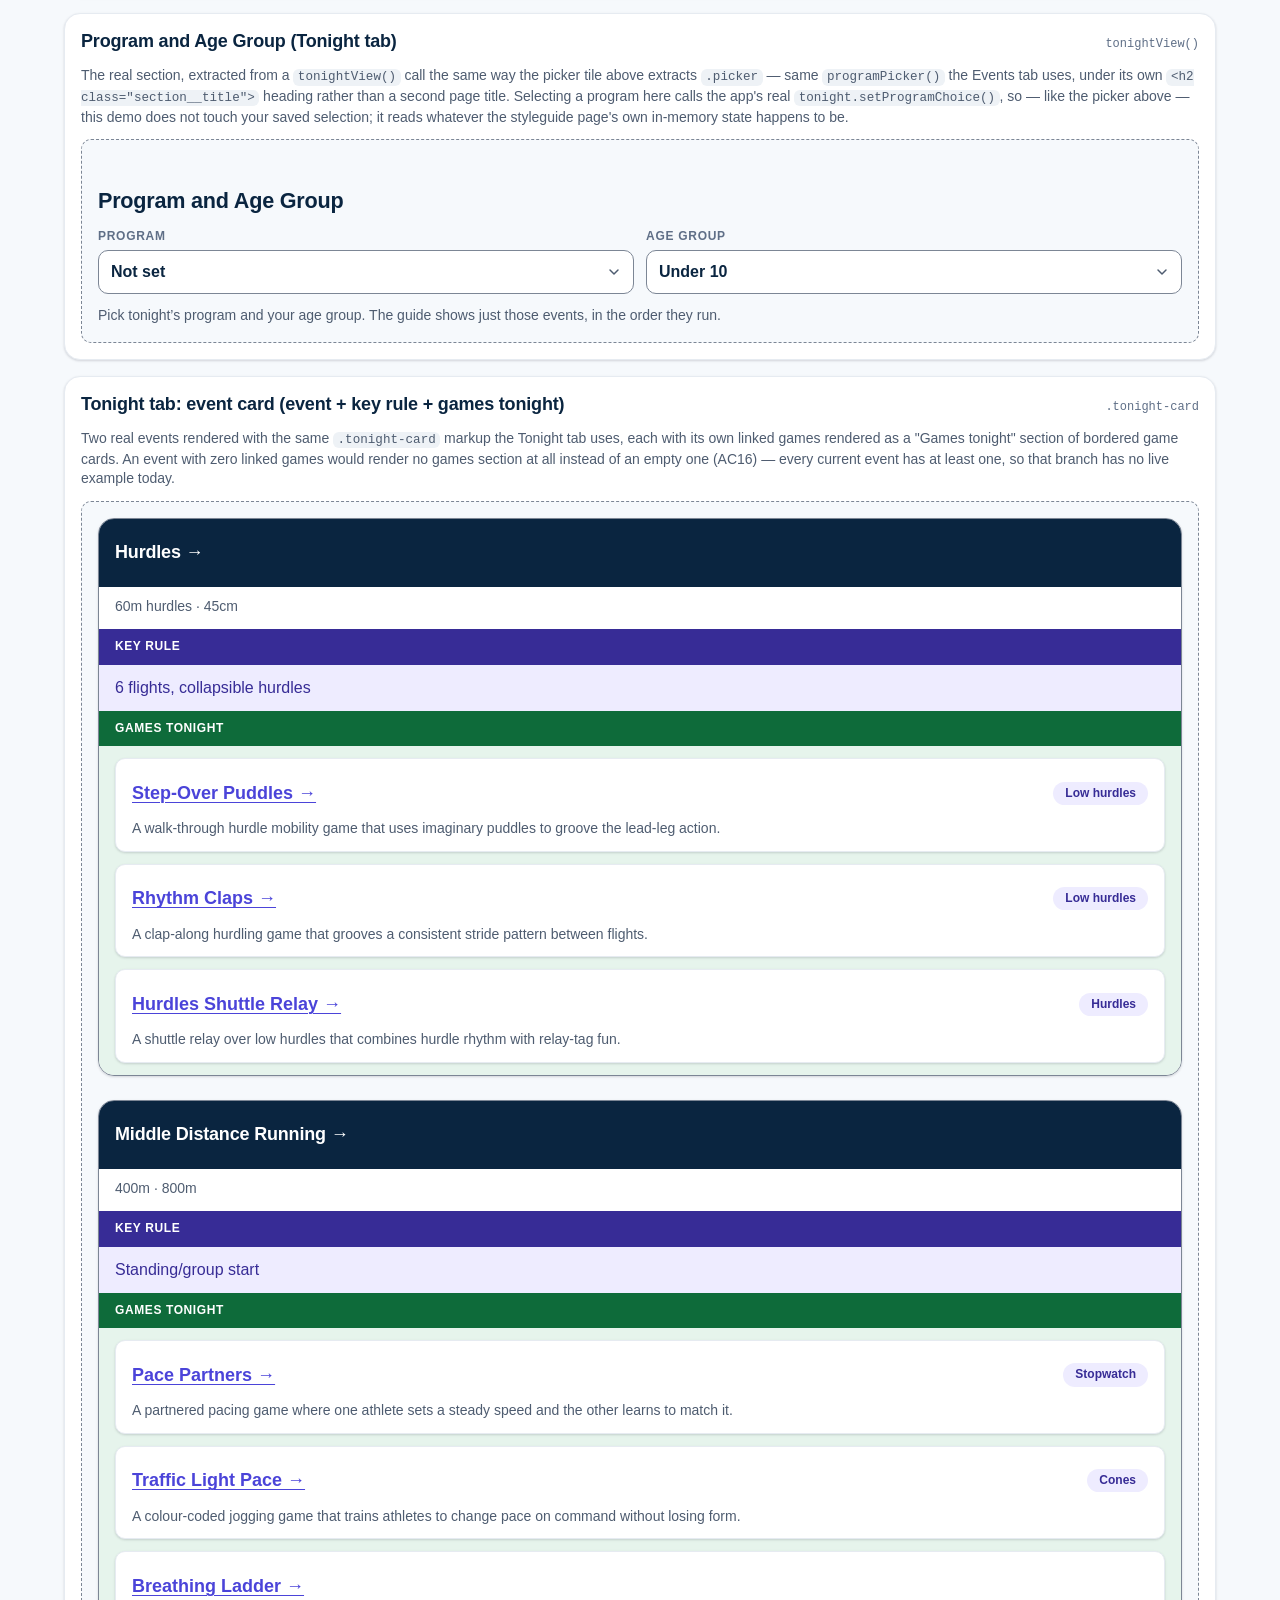
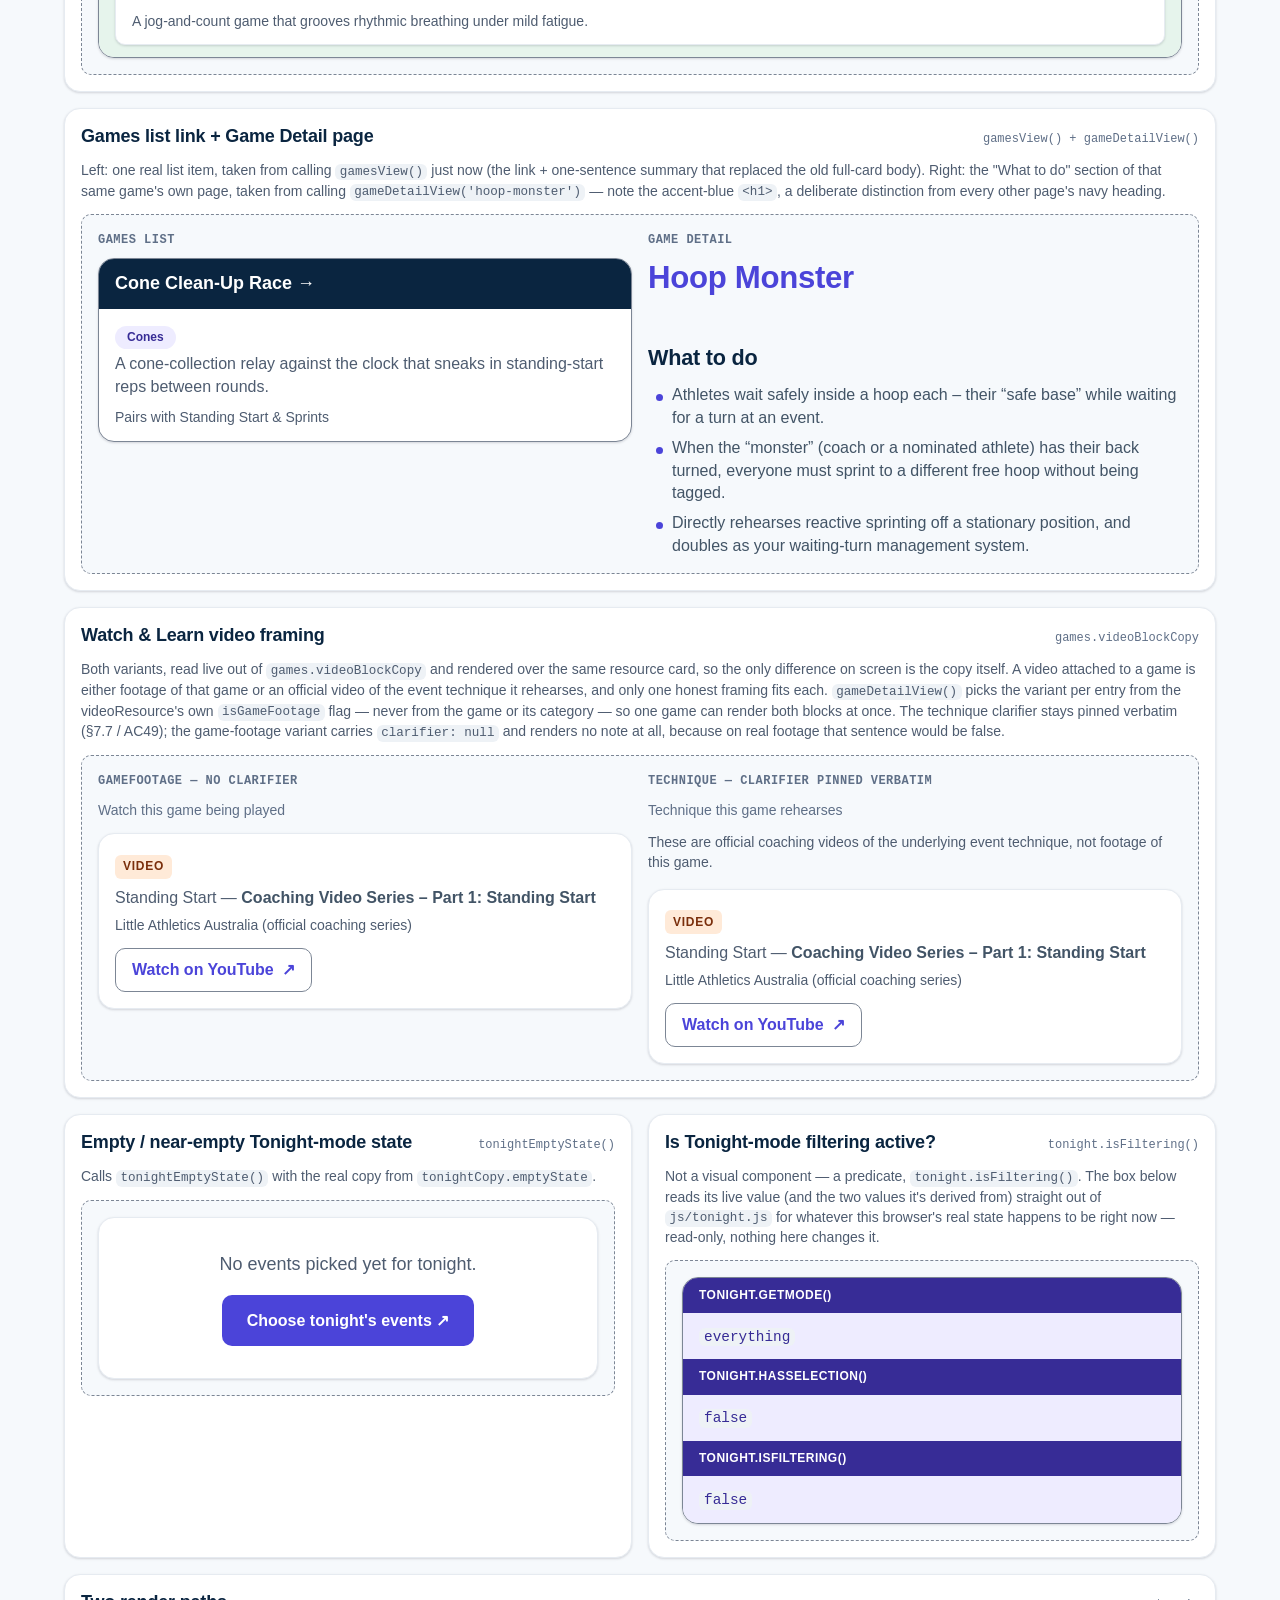
==== commit 816c7700: "Add a shared Tonight status strip to Events, Games and Rules Implements Direction 1 from the UX revi" ====
--- a/styleguide.html
+++ b/styleguide.html
@@ -645,8 +645,27 @@
 
         <article class="sg-tile">
           <div class="sg-tile__hd"><h3>Tonight / Everything mode switch</h3><span class="sg-tile__spec">modeSwitch()</span></div>
-          <p class="sg-tile__note">Two calls to <code>modeSwitch()</code>, one per state.</p>
+          <p class="sg-tile__note">Two calls to <code>modeSwitch()</code>, one per state. Rules is the only live page that still renders this.</p>
           <div class="sg-tile__stage sg-tile__stage--row" id="sg-modeswitch-demo"></div>
+        </article>
+
+        <article class="sg-tile sg-tile--wide">
+          <div class="sg-tile__hd"><h3>Shared Tonight status strip</h3><span class="sg-tile__spec">tonightStatusStrip()</span></div>
+          <p class="sg-tile__note">
+            Three real calls to <code>tonightStatusStrip()</code> from
+            <code>js/ui.js</code>, each with different input — not scraped
+            from a live view, since which one a coach sees depends on
+            <code>tonight.isFiltering()</code> and the Program/Age choice,
+            neither of which this page touches. Rendered on Events and Games
+            (Rules shows it too, alongside its own mode switch above — see
+            STYLEGUIDE.md for why that's not a redundancy); never on Tonight,
+            whose own summary heading already says this. The "Show
+            everything" button dispatches the same
+            <code>data-action="set-mode"</code> the switch above does — try
+            it on the live app, not here, since this page's outlet has no
+            router listening for it.
+          </p>
+          <div class="sg-tile__stage" id="sg-statusstrip-demo"></div>
         </article>
 
         <article class="sg-tile sg-tile--wide">
@@ -837,7 +856,8 @@
       programEmptyState,
       tonightToggleButton,
       tonightCtaButton,
-      tonightEmptyState
+      tonightEmptyState,
+      tonightStatusStrip
     } from './js/ui.js';
     import * as tonight from './js/tonight.js';
     import { eventsView, eventCardList } from './js/views/events.js';
@@ -1308,6 +1328,34 @@
       <div><span class="sg-demo-label">mode: tonight</span>${withUniqueIds(modeSwitch('tonight'), 'mode-demo-tonight')}</div>
       <div><span class="sg-demo-label">mode: everything</span>${withUniqueIds(modeSwitch('everything'), 'mode-demo-everything')}</div>`;
 
+    // Shared Tonight status strip — three states, from three direct calls.
+    // tonightStatusStrip() emits one fixed id (tonight-status-action) with
+    // no other element referencing it by attribute (unlike the Program and
+    // Age Group heading's aria-labelledby elsewhere on this page), so plain
+    // withUniqueIds() is enough here — nothing extra to re-point.
+    document.getElementById('sg-statusstrip-demo').innerHTML = `
+      <div style="margin-bottom:var(--space-3)">
+        <span class="sg-demo-label">not filtering (Everything, or Tonight with nothing picked)</span>
+        ${withUniqueIds(
+          tonightStatusStrip({ isFiltering: false, choice: { programId: null, ageId: weeklyProgram.defaultAgeId }, count: 0 }),
+          'status-demo-everything'
+        )}
+      </div>
+      <div style="margin-bottom:var(--space-3)">
+        <span class="sg-demo-label">filtering — hand-picked, no program</span>
+        ${withUniqueIds(
+          tonightStatusStrip({ isFiltering: true, choice: { programId: null, ageId: weeklyProgram.defaultAgeId }, count: 2 }),
+          'status-demo-manual'
+        )}
+      </div>
+      <div>
+        <span class="sg-demo-label">filtering — Program A · Under 10</span>
+        ${withUniqueIds(
+          tonightStatusStrip({ isFiltering: true, choice: { programId: 'A', ageId: '10' }, count: 4 }),
+          'status-demo-program'
+        )}
+      </div>`;
+
     // Weekly-program picker — both states, from two direct calls.
     // programPicker() emits fixed ids (program-select / age-select), so two
     // calls emit each id twice; namespace per call (see withUniqueIds).
--- a/css/components.css
+++ b/css/components.css
@@ -208,6 +208,62 @@
   display: inline-block;
   min-width: 0.9em;
   text-align: center;
+}
+
+/* --- Shared Tonight status strip (tonightStatusStrip() in ui.js) --------
+   Events, Games and Rules — closes the "only Rules can get back to
+   Everything" gap left once Games and Events dropped their own copy of
+   .mode-switch above. Extends .note--flag's existing visual language
+   (accent-tint fill, accent-strong text — see that rule's own comment for
+   why the modifier must stay declared after .note) rather than inventing a
+   new colour; the action pill reuses .mode-switch__btn's own shape
+   (pill radius, --tap-min height, 1px border) so the two controls read as
+   the same family without being the same component. Text colour
+   --color-accent-strong on --color-accent-tint is the same 9.21:1 pairing
+   already measured for .note--flag, not a new contrast claim; the action's
+   --color-accent text on --color-surface white is the same 6.71:1 pairing
+   already measured under "Accent" in STYLEGUIDE.md's Colour section. */
+.tonight-status {
+  display: flex;
+  align-items: center;
+  justify-content: space-between;
+  flex-wrap: wrap;
+  gap: var(--space-3);
+  margin-bottom: var(--space-5);
+  padding: var(--space-3) var(--space-4);
+  background: var(--color-accent-tint);
+  border-radius: var(--radius-md);
+}
+
+.tonight-status__text {
+  margin: 0;
+  color: var(--color-accent-strong);
+  font-weight: var(--fw-medium);
+  font-size: var(--fs-300);
+}
+
+.tonight-status__text strong {
+  font-weight: var(--fw-bold);
+}
+
+.tonight-status__action {
+  flex: none;
+  display: inline-flex;
+  align-items: center;
+  min-height: var(--tap-min);
+  padding: 0 var(--space-4);
+  border: 1px solid var(--color-accent);
+  border-radius: var(--radius-pill);
+  background: var(--color-surface);
+  color: var(--color-accent);
+  font-weight: var(--fw-semibold);
+  font-size: var(--fs-200);
+  text-decoration: none;
+  cursor: pointer;
+}
+
+.tonight-status__action:hover {
+  background: var(--color-accent-tint);
 }
 
 /* --- Empty / near-empty Tonight-mode state --------------------------------
